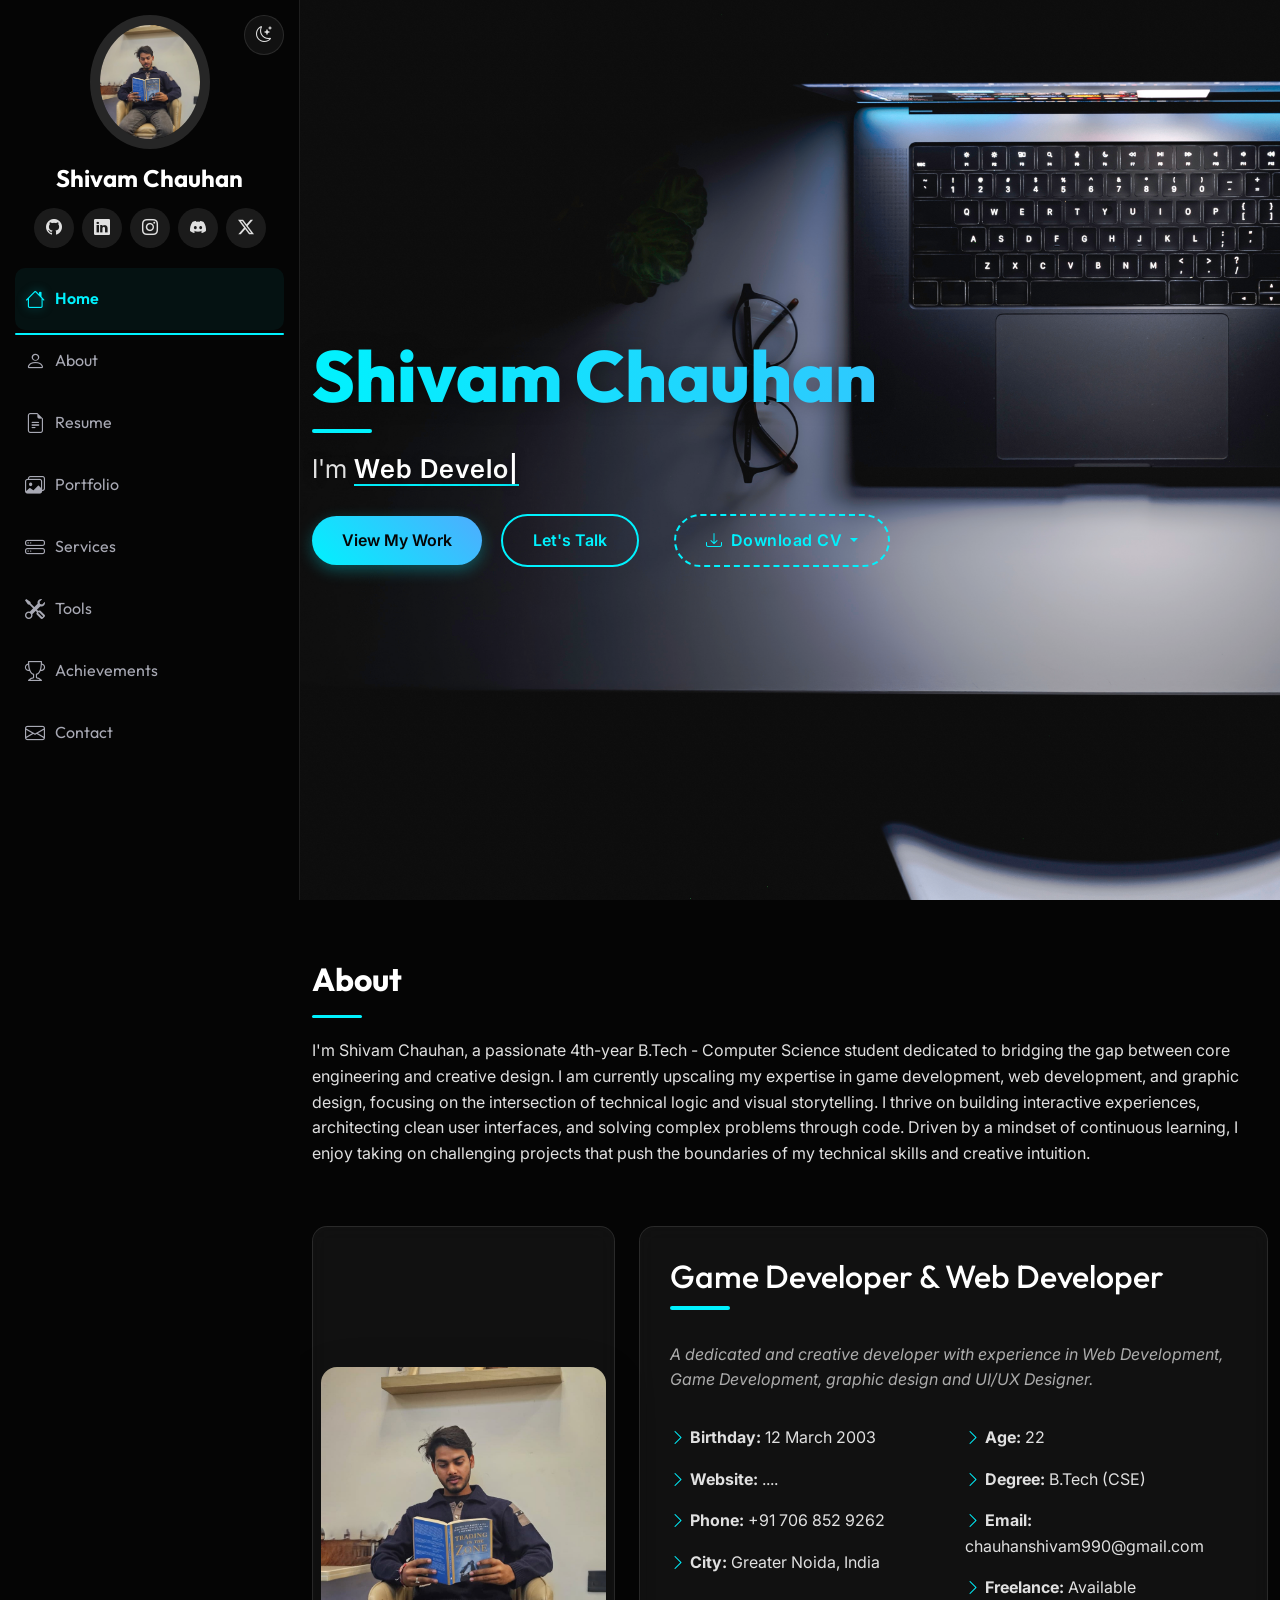
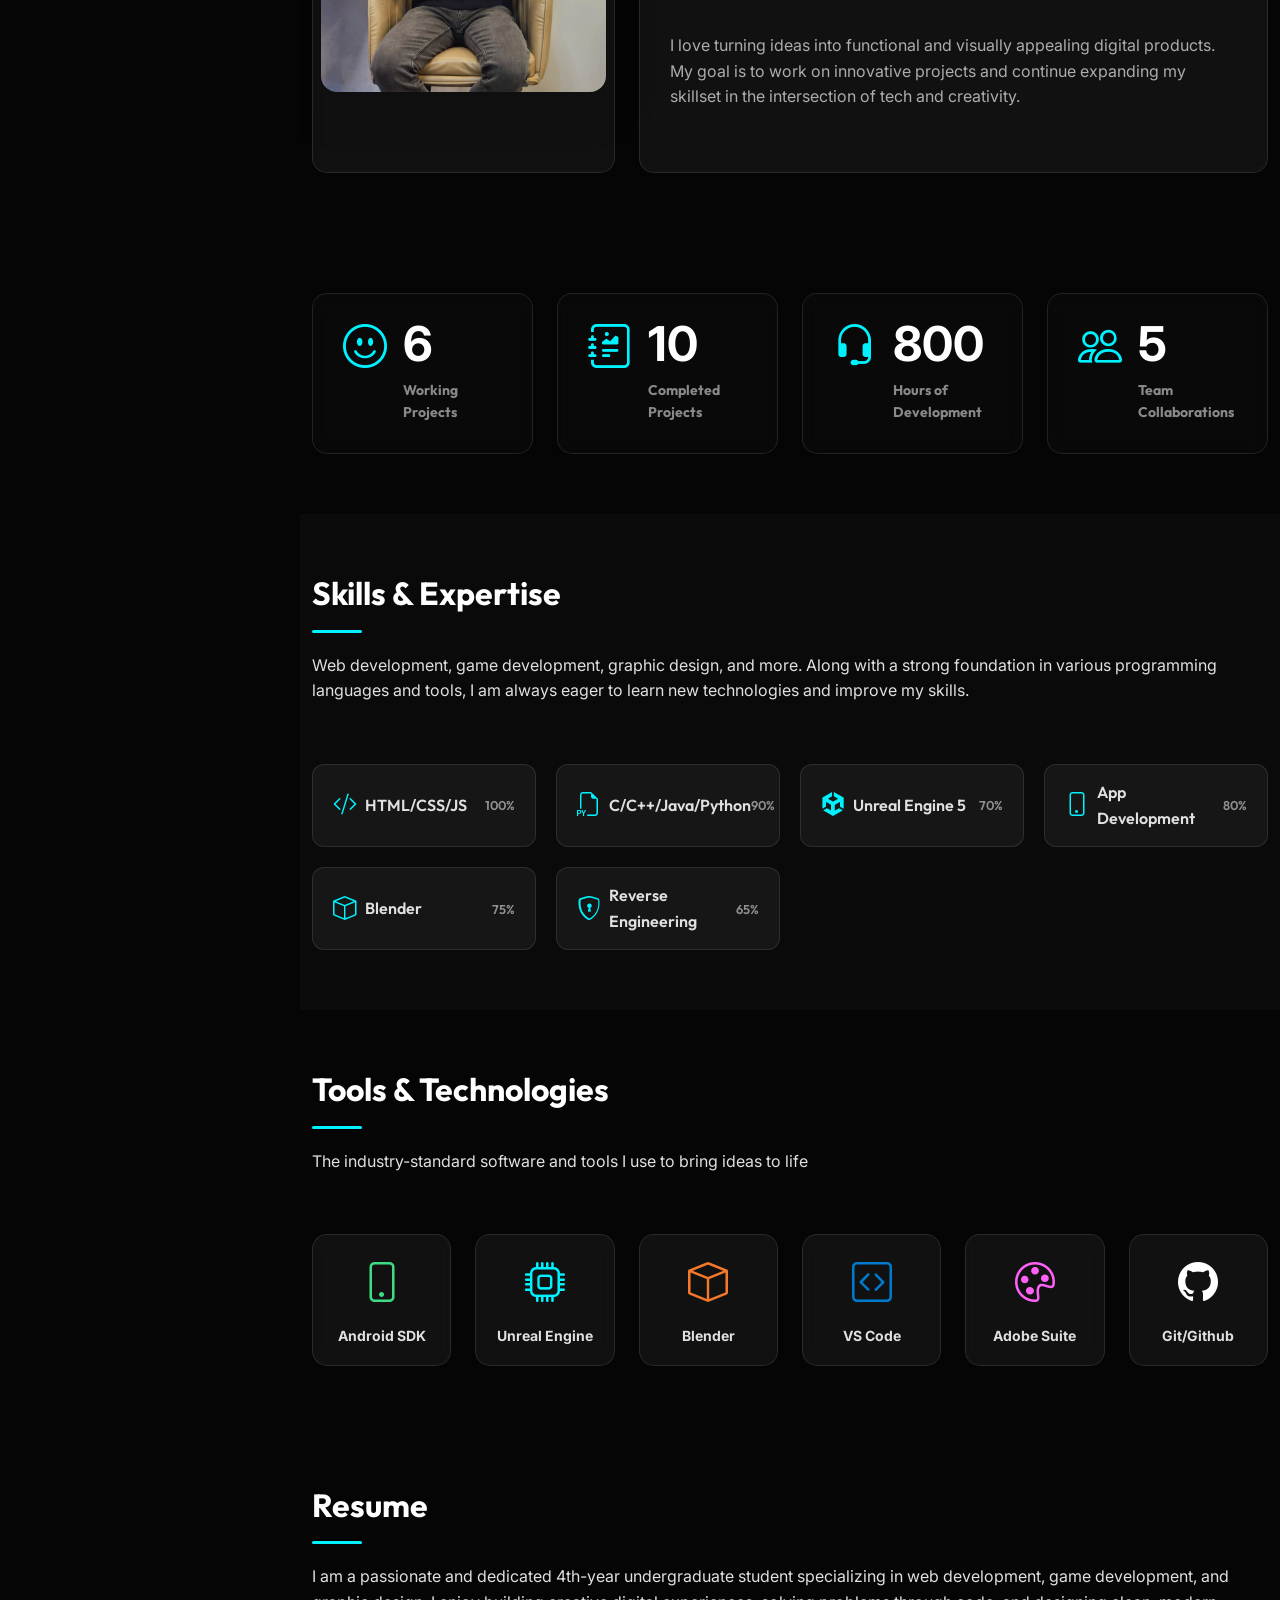
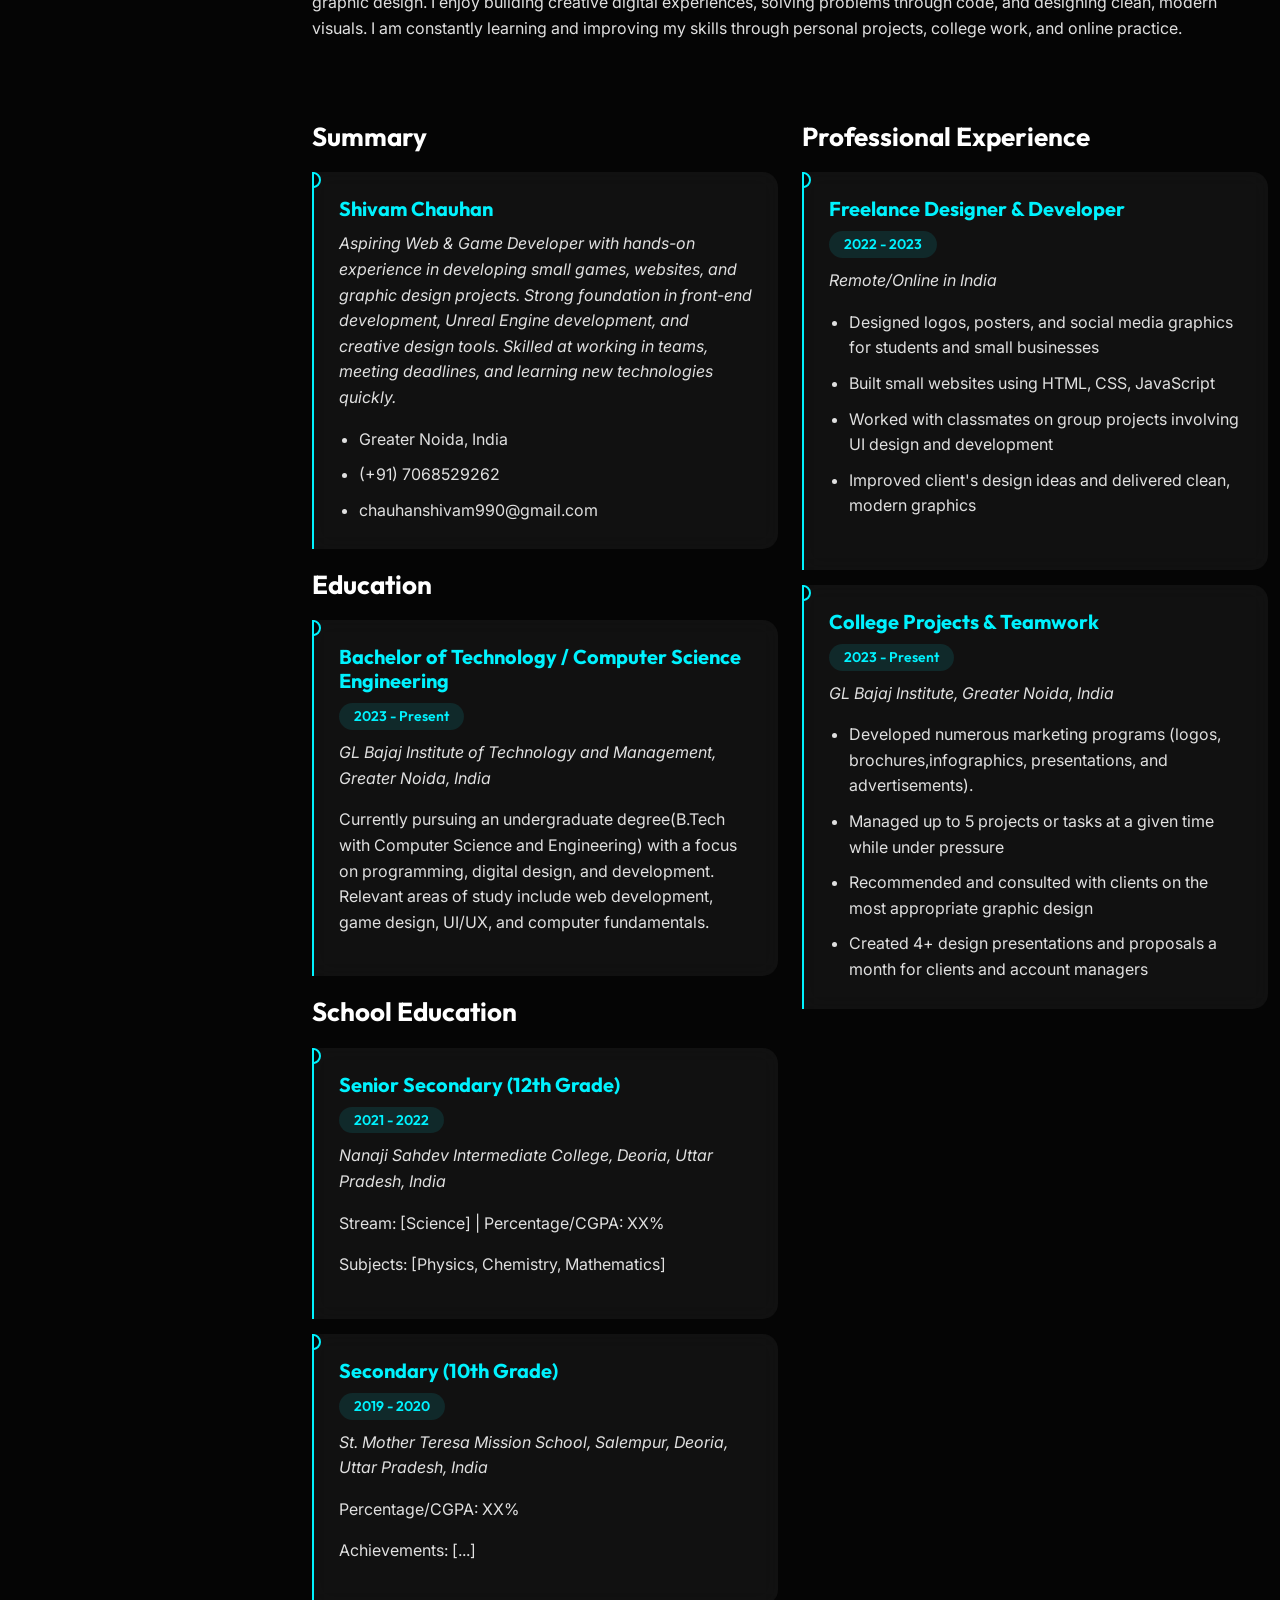
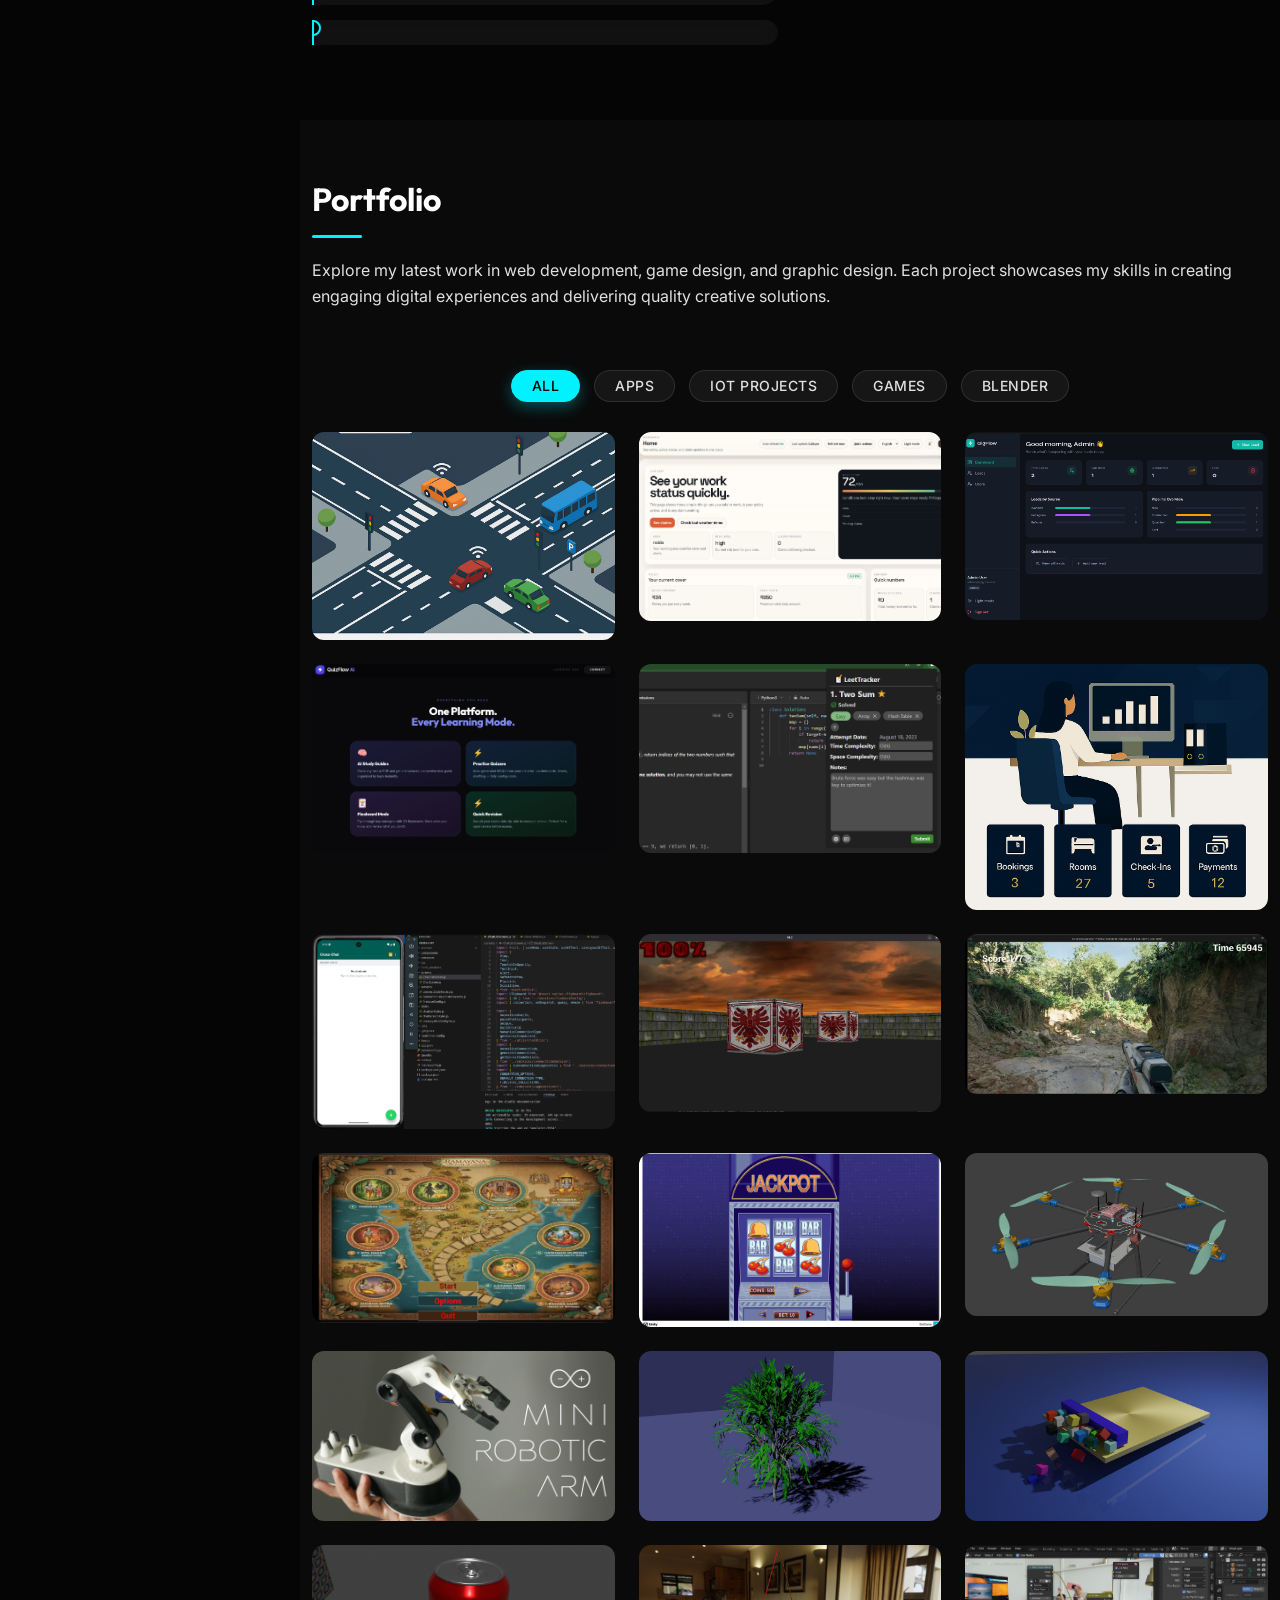
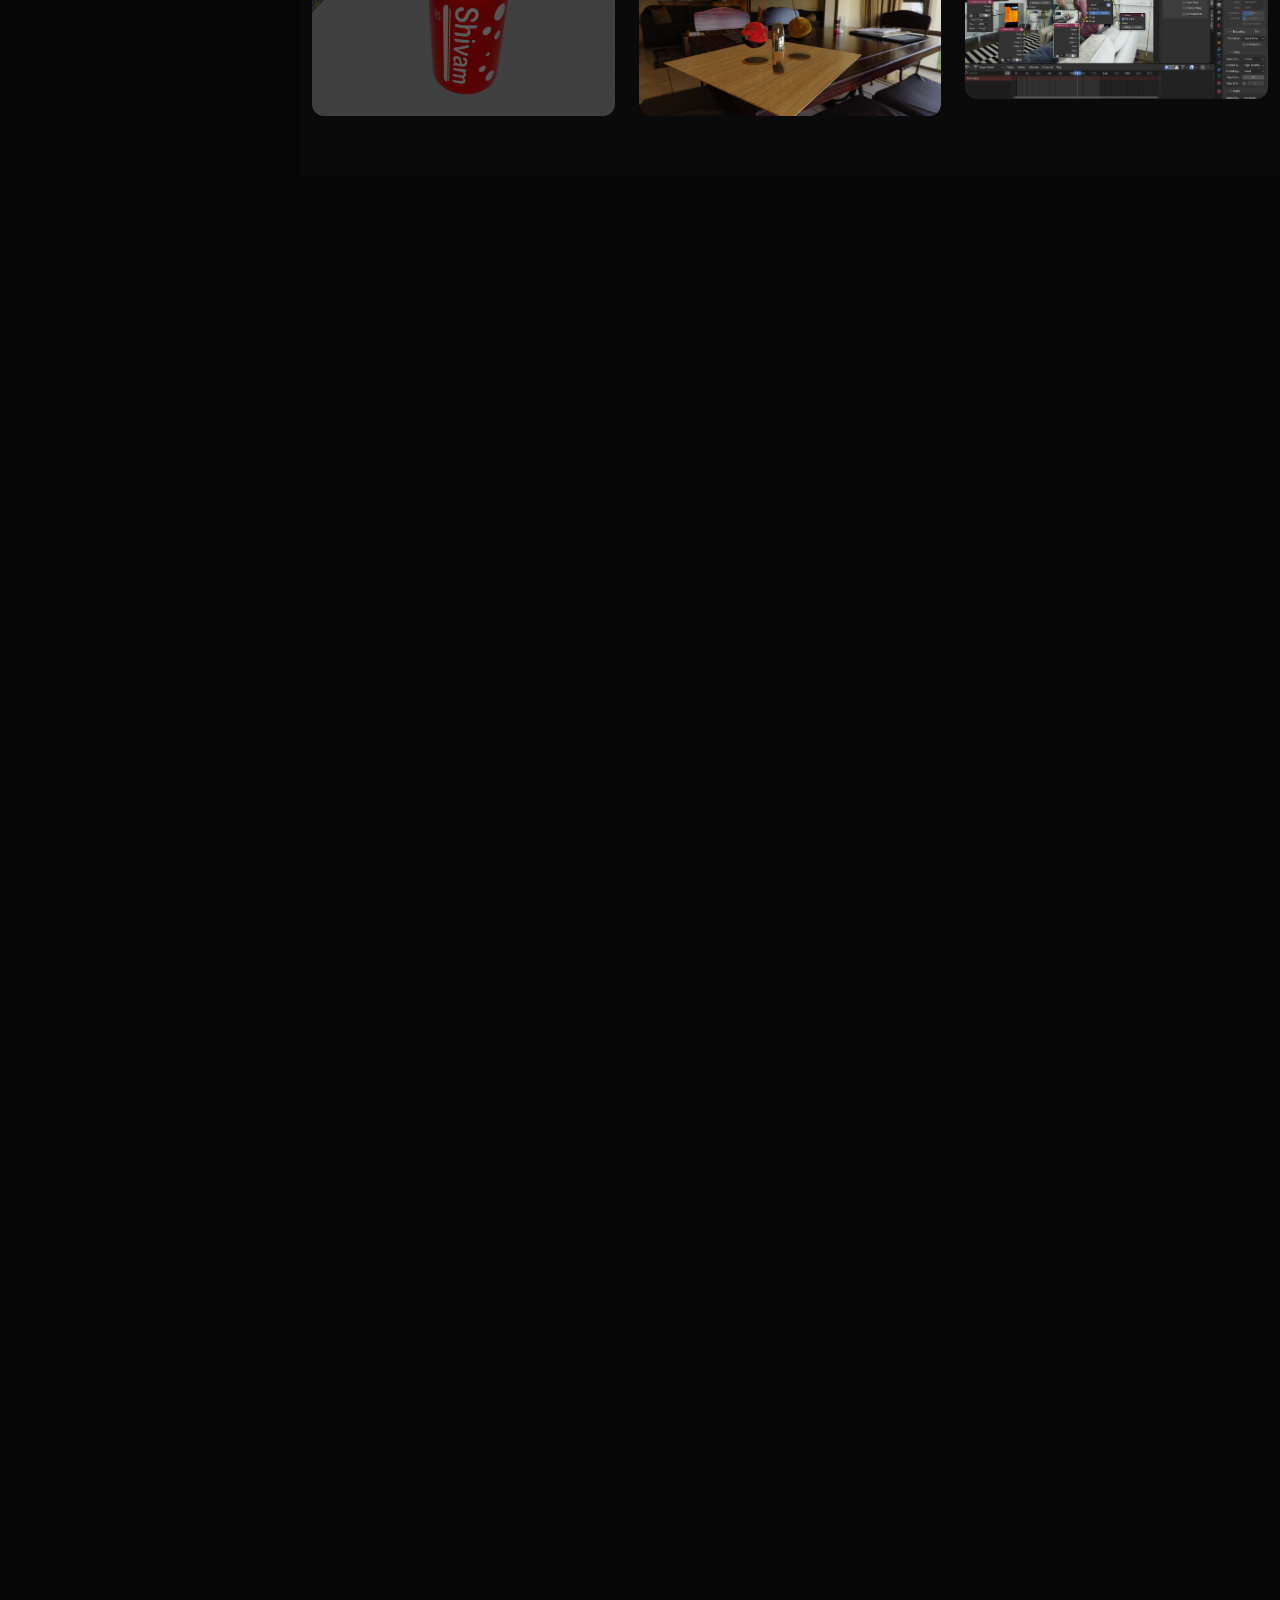
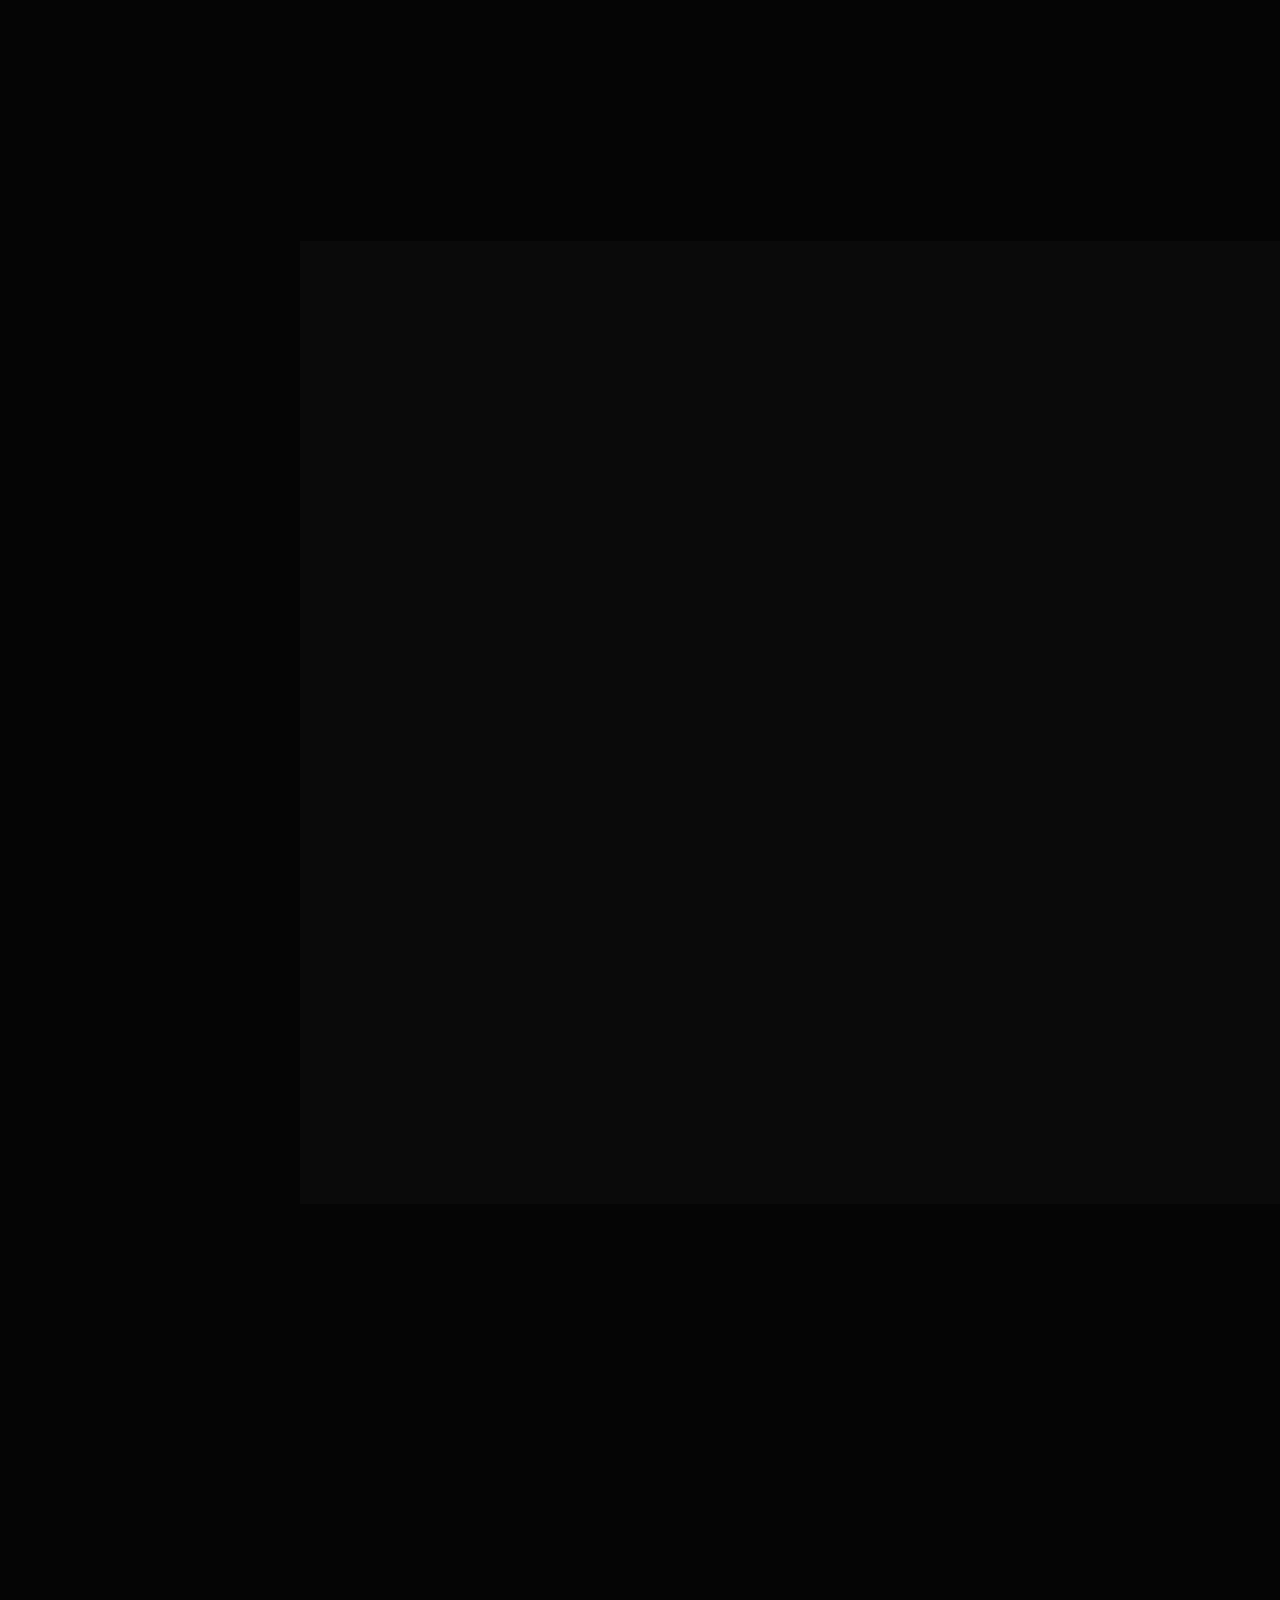
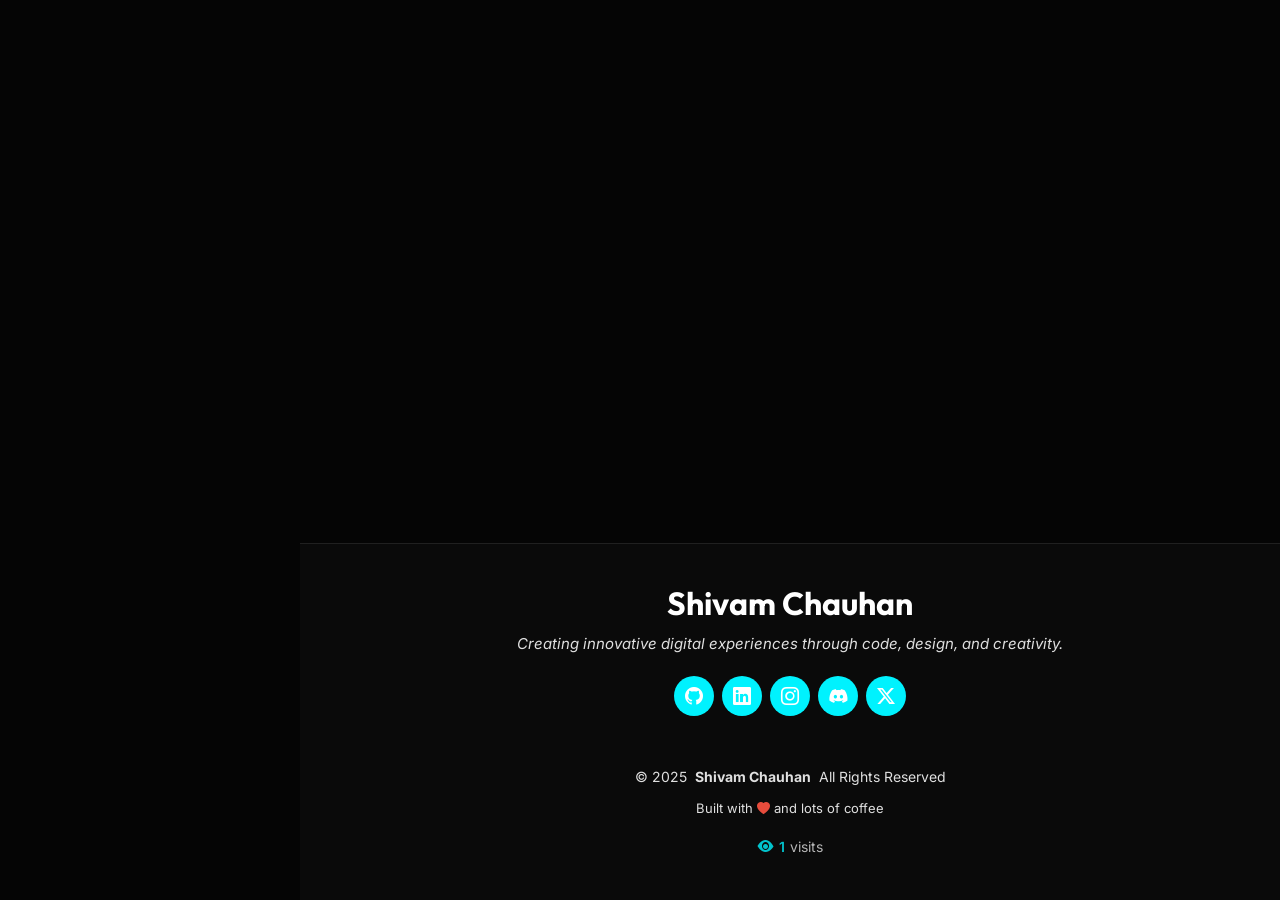
==== index.html @ 2ec89a2a "professional update" ====
<!DOCTYPE html>
<html lang="en">

<head>
  <meta charset="utf-8">
  <meta content="width=device-width, initial-scale=1.0, maximum-scale=5.0, user-scalable=yes" name="viewport">
  <title>Shivam Chauhan - Web Developer, Game Developer & Graphic Designer</title>
  <meta content="Shivam Chauhan - Portfolio showcasing web development, game development, and graphic design projects" name="description">
  <meta content="WebApps development,App development, game development, graphic design, UI/UX, portfolio" name="keywords">
  <meta content="Shivam Chauhan" name="author">
  <meta content="#149ddd" name="theme-color">
  <meta name="mobile-web-app-capable" content="yes">
  <meta name="apple-mobile-web-app-capable" content="yes">
  <meta name="apple-mobile-web-app-status-bar-style" content="black-translucent">
  <meta property="og:title" content="Shivam Chauhan - Web Developer & Game Developer">
  <meta property="og:description" content="Professional portfolio showcasing creative projects in web development, game development, and design">
  <meta property="og:type" content="website">

  <!-- Favicons -->
  <link href="assets/img/favicon.png" rel="icon">
  <link href="assets/img/apple-touch-icon.png" rel="apple-touch-icon">

  <!-- Fonts -->
  <link href="https://fonts.googleapis.com" rel="preconnect">
  <link href="https://fonts.gstatic.com" rel="preconnect" crossorigin>
  <link href="https://fonts.googleapis.com/css2?family=Inter:wght@100;200;300;400;500;600;700;800;900&family=Outfit:wght@100;200;300;400;500;600;700;800;900&display=swap" rel="stylesheet">

  <!-- Vendor CSS Files -->
  <link href="assets/vendor/bootstrap/css/bootstrap.min.css" rel="stylesheet">
  <link href="assets/vendor/bootstrap-icons/bootstrap-icons.css" rel="stylesheet">
  <link href="assets/vendor/aos/aos.css" rel="stylesheet">
  <link href="assets/vendor/glightbox/css/glightbox.min.css" rel="stylesheet">
  <link href="assets/vendor/swiper/swiper-bundle.min.css" rel="stylesheet">

  <!-- Main CSS File -->
  <link href="assets/css/main.css" rel="stylesheet">

  <!-- Google Analytics -->
  <!-- Replace 'G-XXXXXXXXXX' with your actual Google Analytics Measurement ID -->
  <script async src="https://www.googletagmanager.com/gtag/js?id=G-NN6TX69HTN"></script>
  <script>
    window.dataLayer = window.dataLayer || [];
    function gtag(){dataLayer.push(arguments);}
    gtag('js', new Date());
    gtag('config', 'G-NN6TX69HTN'); // Replace with your Measurement ID
  </script>

  <!-- =======================================================
  * Template Name: iPortfolio
  * Template URL: https://bootstrapmade.com/iportfolio-bootstrap-portfolio-websites-template/
  * Updated: Jun 29 2024 with Bootstrap v5.3.3
  * Author: BootstrapMade.com
  * License: https://bootstrapmade.com/license/
  ======================================================== -->
</head>

<body class="index-page">

  <header id="header" class="header dark-background d-flex flex-column">
    <i class="header-toggle d-xl-none bi bi-list"></i>

    <div class="theme-toggle" id="theme-toggle" title="Toggle Theme">
      <i class="bi bi-moon-stars" id="theme-icon"></i>
    </div>

    <div class="profile-img">
      <img src="assets/img/my-profile-img.jpg" alt="" class="img-fluid rounded-circle">
    </div>

    <a href="index.html" class="logo d-flex align-items-center justify-content-center">
      <!-- Uncomment the line below if you also wish to use an image logo -->
      <!-- <img src="assets/img/logo.png" alt=""> -->
      <h1 class="sitename">Shivam Chauhan</h1>
    </a>

    <div class="social-links text-center">
      <!-- <a href="https://leetcode.com/shiv06" class="leetcode"><i class="bi bi-leetcode"></i></a> -->
      <a href="https://github.com/shiv0-6" class="github"><i class="bi bi-github"></i></a>
      <a href="https://www.linkedin.com/in/shivam2306" class="linkedin"><i class="bi bi-linkedin"></i></a>
      <a href="https://www.instagram.com/shiv_eden" class="instagram"><i class="bi bi-instagram"></i></a>
      <a href="https://discord.com/users/shivam0-01" class="google-plus"><i class="bi bi-discord"></i></a>
      <a href="https://x.com/sibbu464" class="twitter"><i class="bi bi-twitter-x"></i></a>
    </div>

    <nav id="navmenu" class="navmenu">
      <ul>
        <li><a href="#hero" class="active"><i class="bi bi-house navicon"></i>Home</a></li>
        <li><a href="#about"><i class="bi bi-person navicon"></i> About</a></li>
        <li><a href="#resume"><i class="bi bi-file-earmark-text navicon"></i> Resume</a></li>
        <li><a href="#portfolio"><i class="bi bi-images navicon"></i> Portfolio</a></li>
        <li><a href="#services"><i class="bi bi-hdd-stack navicon"></i> Services</a></li>
        <li><a href="#tools"><i class="bi bi-tools navicon"></i> Tools</a></li>
        <li><a href="#achievements"><i class="bi bi-trophy navicon"></i> Achievements</a></li>
        <li><a href="#contact"><i class="bi bi-envelope navicon"></i> Contact</a></li>
      </ul>
    </nav>

  </header>

  <main class="main">

    <!-- Hero Section -->
    <section id="hero" class="hero section dark-background">

      <img src="assets/img/Background.jpg" alt="" class="hero-bg">

      <div class="container" data-aos="fade-up" data-aos-delay="100">
        <h2>Shivam Chauhan</h2>
        <p>I'm <span class="typed" data-typed-items="Software Engineer, Web Developer, Android App Developer, Game Developer, 3D Artist">Software Engineer</span></p>
        <div class="hero-actions mt-4">
          <a href="#portfolio" class="btn-hero">View My Work</a>
          <a href="#contact" class="btn-hero secondary">Let's Talk</a>
          <div class="dropdown d-inline-block ms-lg-3 mt-3 mt-lg-0">
            <button type="button" class="btn-hero outline dropdown-toggle" data-bs-toggle="dropdown" aria-expanded="false"><i class="bi bi-download me-2"></i>Download CV</button>
            <ul class="dropdown-menu resume-download-menu">
              <li>
                <a class="dropdown-item resume-download-item" href="assets/resumes/Resume_SDE.pdf" download="Shivam_Chauhan_Resume_SDE.pdf">
                  <i class="bi bi-code-slash"></i>
                  <span>
                    <strong>Software Engineer (SDE)</strong>
                    <small>Web, Android &amp; full-stack</small>
                  </span>
                </a>
              </li>
              <li>
                <a class="dropdown-item resume-download-item" href="assets/resumes/Game_Dev.pdf" download="Shivam_Chauhan_Resume_GameDev.pdf">
                  <i class="bi bi-controller"></i>
                  <span>
                    <strong>Game Developer</strong>
                    <small>Unreal Engine &amp; 3D</small>
                  </span>
                </a>
              </li>
              <li>
                <a class="dropdown-item resume-download-item" href="assets/resumes/Game_QA.pdf" download="Shivam_Chauhan_Resume_GameTester.pdf">
                  <i class="bi bi-bug"></i>
                  <span>
                    <strong>Game Tester</strong>
                    <small>QA &amp; playtesting</small>
                  </span>
                </a>
              </li>
            </ul>
          </div>
        </div>
      </div>

    </section><!-- /Hero Section -->

    <!-- About Section -->
    <section id="about" class="about section">

      <!-- Section Title -->
      <div class="container section-title" data-aos="fade-up">
        <h2>About</h2>
        <p>I'm Shivam Chauhan, a passionate 4th-year B.Tech - Computer Science student dedicated to bridging the gap between core engineering and creative design. I am currently upscaling my expertise in game development, web development, and graphic design, focusing on the intersection of technical logic and visual storytelling. I thrive on building interactive experiences, architecting clean user interfaces, and solving complex problems through code. Driven by a mindset of continuous learning, I enjoy taking on challenging projects that push the boundaries of my technical skills and creative intuition.</p>
      </div><!-- End Section Title -->

      <div class="container" data-aos="fade-up" data-aos-delay="100">

        <div class="row gy-4 justify-content-center">
          <div class="col-lg-4" data-aos="fade-right">
            <div class="glass-card p-2 text-center h-100 d-flex align-items-center justify-content-center">
              <img src="assets/img/my-profile-img.jpg" class="img-fluid rounded-4 shadow-lg" alt="Shivam Chauhan" style="max-height: 400px; object-fit: cover;">
            </div>
          </div>
          <div class="col-lg-8" data-aos="fade-left">
            <div class="glass-card h-100">
              <h2 class="mb-4">Game Developer &amp; Web Developer</h2>
              <p class="fst-italic py-2 opacity-75">
                  A dedicated and creative developer with experience in Web Development, Game Development, graphic design and UI/UX Designer.
              </p>
              <div class="row mt-4">
                <div class="col-lg-6">
                  <ul class="list-unstyled">
                    <li class="mb-3"><i class="bi bi-chevron-right text-accent"></i> <strong>Birthday:</strong> <span>12 March 2003</span></li>
                    <li class="mb-3"><i class="bi bi-chevron-right text-accent"></i> <strong>Website:</strong> <span>....</span></li>
                    <li class="mb-3"><i class="bi bi-chevron-right text-accent"></i> <strong>Phone:</strong> <span>+91 706 852 9262</span></li>
                    <li class="mb-3"><i class="bi bi-chevron-right text-accent"></i> <strong>City:</strong> <span>Greater Noida, India</span></li>
                  </ul>
                </div>
                <div class="col-lg-6">
                  <ul class="list-unstyled">
                    <li class="mb-3"><i class="bi bi-chevron-right text-accent"></i> <strong>Age:</strong> <span>22</span></li>
                    <li class="mb-3"><i class="bi bi-chevron-right text-accent"></i> <strong>Degree:</strong> <span>B.Tech (CSE)</span></li>
                    <li class="mb-3"><i class="bi bi-chevron-right text-accent"></i> <strong>Email:</strong> <span>chauhanshivam990@gmail.com</span></li>
                    <li class="mb-3"><i class="bi bi-chevron-right text-accent"></i> <strong>Freelance:</strong> <span>Available</span></li>
                  </ul>
                </div>
              </div>
              <p class="py-3 opacity-75">
              I love turning ideas into functional and visually appealing digital products. My goal is to work on innovative projects and continue expanding my skillset in the intersection of tech and creativity.
              </p>
            </div>
          </div>
        </div>

      </div>

    </section><!-- /About Section -->

    <!-- Stats Section -->
    <section id="stats" class="stats section">

      <div class="container" data-aos="fade-up" data-aos-delay="100">

        <div class="row gy-4">

          <div class="col-lg-3 col-md-6">
            <div class="stats-item">
              <i class="bi bi-emoji-smile"></i>
              <span data-purecounter-start="0" data-purecounter-end="6" data-purecounter-duration="1" class="purecounter"></span>
              <p><strong>Working Projects</strong></p>
            </div>
          </div><!-- End Stats Item -->

          <div class="col-lg-3 col-md-6">
            <div class="stats-item">
              <i class="bi bi-journal-richtext"></i>
              <span data-purecounter-start="0" data-purecounter-end="10" data-purecounter-duration="1" class="purecounter"></span>
              <p><strong>Completed Projects</strong></p>
            </div>
          </div><!-- End Stats Item -->

          <div class="col-lg-3 col-md-6">
            <div class="stats-item">
              <i class="bi bi-headset"></i>
              <span data-purecounter-start="0" data-purecounter-end="800" data-purecounter-duration="1" class="purecounter"></span>
              <p><strong>Hours of Development</strong></p>
            </div>
          </div><!-- End Stats Item -->

          <div class="col-lg-3 col-md-6">
            <div class="stats-item">
              <i class="bi bi-people"></i>
              <span data-purecounter-start="0" data-purecounter-end="5" data-purecounter-duration="1" class="purecounter"></span>
              <p><strong>Team Collaborations</strong></p>
            </div>
          </div><!-- End Stats Item -->

        </div>

      </div>

    </section><!-- /Stats Section -->

    <!-- Skills Section -->
    <section id="skills" class="skills section light-background">

      <!-- Section Title -->
      <div class="container section-title" data-aos="fade-up">
        <h2>Skills & Expertise</h2>
        <p>Web development, game development, graphic design, and more. Along with a strong foundation in various programming languages and tools, I am always eager to learn new technologies and improve my skills.</p>
      </div><!-- End Section Title -->

      <div class="container" data-aos="fade-up" data-aos-delay="100">

        <div class="skill-grid">
          <div class="skill-chip" data-aos="zoom-in" data-aos-delay="100">
            <div class="d-flex align-items-center">
              <i class="bi bi-code-slash me-2"></i>
              <span>HTML/CSS/JS</span>
            </div>
            <span class="val">100%</span>
          </div>
          <div class="skill-chip" data-aos="zoom-in" data-aos-delay="200">
            <div class="d-flex align-items-center">
              <i class="bi bi-filetype-py me-2"></i>
              <span>C/C++/Java/Python</span>
            </div>
            <span class="val">90%</span>
          </div>
          <div class="skill-chip" data-aos="zoom-in" data-aos-delay="300">
            <div class="d-flex align-items-center">
              <i class="bi bi-unity me-2"></i>
              <span>Unreal Engine 5</span>
            </div>
            <span class="val">70%</span>
          </div>
          <div class="skill-chip" data-aos="zoom-in" data-aos-delay="400">
            <div class="d-flex align-items-center">
              <i class="bi bi-phone me-2"></i>
              <span>App Development</span>
            </div>
            <span class="val">80%</span>
          </div>
          <div class="skill-chip" data-aos="zoom-in" data-aos-delay="500">
            <div class="d-flex align-items-center">
              <i class="bi bi-box me-2"></i>
              <span>Blender</span>
            </div>
            <span class="val">75%</span>
          </div>
          <div class="skill-chip" data-aos="zoom-in" data-aos-delay="600">
            <div class="d-flex align-items-center">
              <i class="bi bi-shield-lock me-2"></i>
              <span>Reverse Engineering</span>
            </div>
            <span class="val">65%</span>
          </div>
        </div>

      </div>

    </section><!-- /Skills Section -->

    <!-- Tools Section -->
    <section id="tools" class="tools section">
      <div class="container section-title" data-aos="fade-up">
        <h2>Tools & Technologies</h2>
        <p>The industry-standard software and tools I use to bring ideas to life</p>
      </div>

      <div class="container">
        <div class="row gy-4 justify-content-center">
          <div class="col-6 col-md-3 col-lg-2" data-aos="zoom-in" data-aos-delay="100">
            <div class="glass-card text-center p-3">
              <i class="bi bi-phone d-block mb-2" style="font-size: 2.5rem; color: #3ddc84;"></i>
              <span class="small fw-bold">Android SDK</span>
            </div>
          </div>
          <div class="col-6 col-md-3 col-lg-2" data-aos="zoom-in" data-aos-delay="200">
            <div class="glass-card text-center p-3">
              <i class="bi bi-cpu d-block mb-2" style="font-size: 2.5rem; color: #00f2fe;"></i>
              <span class="small fw-bold">Unreal Engine</span>
            </div>
          </div>
          <div class="col-6 col-md-3 col-lg-2" data-aos="zoom-in" data-aos-delay="300">
            <div class="glass-card text-center p-3">
              <i class="bi bi-box d-block mb-2" style="font-size: 2.5rem; color: #f5792a;"></i>
              <span class="small fw-bold">Blender</span>
            </div>
          </div>
          <div class="col-6 col-md-3 col-lg-2" data-aos="zoom-in" data-aos-delay="400">
            <div class="glass-card text-center p-3">
              <i class="bi bi-code-square d-block mb-2" style="font-size: 2.5rem; color: #007acc;"></i>
              <span class="small fw-bold">VS Code</span>
            </div>
          </div>
          <div class="col-6 col-md-3 col-lg-2" data-aos="zoom-in" data-aos-delay="500">
            <div class="glass-card text-center p-3">
              <i class="bi bi-palette d-block mb-2" style="font-size: 2.5rem; color: #ff61f6;"></i>
              <span class="small fw-bold">Adobe Suite</span>
            </div>
          </div>
          <div class="col-6 col-md-3 col-lg-2" data-aos="zoom-in" data-aos-delay="600">
            <div class="glass-card text-center p-3">
              <i class="bi bi-github d-block mb-2" style="font-size: 2.5rem; color: #ffffff;"></i>
              <span class="small fw-bold">Git/Github</span>
            </div>
          </div>
        </div>
      </div>
    </section><!-- /Tools Section -->

    <!-- Resume Section -->
    <section id="resume" class="resume section">

      <!-- Section Title -->
      <div class="container section-title" data-aos="fade-up">
        <h2>Resume</h2>
        <p>I am a passionate and dedicated 4th-year undergraduate student specializing in web development, game development, and graphic design. I enjoy building creative digital experiences, solving problems through code, and designing clean, modern visuals. I am constantly learning and improving my skills through personal projects, college work, and online practice.</p>
      </div><!-- End Section Title -->

      <div class="container">

        <div class="row">

          <div class="col-lg-6" data-aos="fade-up" data-aos-delay="100">
            <h3 class="resume-title">Summary</h3>

            <div class="resume-item pb-0">
              <h4>Shivam Chauhan</h4>
              <p><em>Aspiring Web & Game Developer with hands-on experience in developing small games, websites, and graphic design projects. Strong foundation in front-end development, Unreal Engine development, and creative design tools. Skilled at working in teams, meeting deadlines, and learning new technologies quickly.</em></p>
              <ul>
                <li>Greater Noida, India</li>
                <li>(+91) 7068529262</li>
                <li>chauhanshivam990@gmail.com</li>
              </ul>
            </div><!-- Edn Resume Item -->

            <h3 class="resume-title">Education</h3>
            <div class="resume-item">
              <h4>Bachelor of Technology / Computer Science Engineering</h4>
              <h5>2023 - Present</h5>
              <p><em>GL Bajaj Institute of Technology and Management, Greater Noida, India</em></p>
              <p>Currently pursuing an undergraduate degree(B.Tech with Computer Science and Engineering) with a focus on programming, digital design, and development.
Relevant areas of study include web development, game design, UI/UX, and computer fundamentals.</p>
            </div><!-- Edn Resume Item -->

            <h3 class="resume-title">School Education</h3>
            
            <div class="resume-item">
              <h4>Senior Secondary (12th Grade)</h4>
              <h5>2021 - 2022</h5>
              <p><em>Nanaji Sahdev Intermediate College, Deoria, Uttar Pradesh, India</em></p>
              <p>Stream: [Science] | Percentage/CGPA: XX%</p>
              <p>Subjects: [Physics, Chemistry, Mathematics]</p>
            </div><!-- End Resume Item -->

            <div class="resume-item">
              <h4>Secondary (10th Grade)</h4>
              <h5>2019 - 2020</h5>
              <p><em>St. Mother Teresa Mission School, Salempur, Deoria, Uttar Pradesh, India</em></p>
              <p>Percentage/CGPA: XX%</p>
              <p>Achievements: [...]</p>
            </div><!-- End Resume Item -->

            <div class="resume-item">
            </div><!-- Edn Resume Item -->

          </div>

          <div class="col-lg-6" data-aos="fade-up" data-aos-delay="200">
            <h3 class="resume-title">Professional Experience</h3>
            <div class="resume-item">
              <h4>Freelance Designer & Developer</h4>
              <h5>2022 - 2023</h5>
              <p><em>Remote/Online in India</em></p>
              <ul>
                <li>Designed logos, posters, and social media graphics for students and small businesses</li>
                <li>Built small websites using HTML, CSS, JavaScript </li>
                <li>Worked with classmates on group projects involving UI design and development</li>
                <li>Improved client's design ideas and delivered clean, modern graphics</li>
              </ul>
            </div><!-- Edn Resume Item -->

            <div class="resume-item">
              <h4>College Projects & Teamwork</h4>
              <h5>2023 - Present</h5>
              <p><em>GL Bajaj Institute, Greater Noida, India</em></p>
              <ul>
                <li>Developed numerous marketing programs (logos, brochures,infographics, presentations, and advertisements).</li>
                <li>Managed up to 5 projects or tasks at a given time while under pressure</li>
                <li>Recommended and consulted with clients on the most appropriate graphic design</li>
                <li>Created 4+ design presentations and proposals a month for clients and account managers</li>
              </ul>
            </div><!-- Edn Resume Item -->

          </div>

        </div>

      </div>

    </section><!-- /Resume Section -->

    <!-- Portfolio Section -->
    <section id="portfolio" class="portfolio section light-background">

      <!-- Section Title -->
      <div class="container section-title" data-aos="fade-up">
        <h2>Portfolio</h2>
        <p>
          Explore my latest work in web development, game design, and graphic design. Each project showcases my skills in creating engaging digital experiences and delivering quality creative solutions.
        </p>
      </div><!-- End Section Title -->

      <div class="container">

        <div class="isotope-layout" data-default-filter="*" data-layout="fitRows" data-sort="original-order">

          <ul class="portfolio-filters isotope-filters" data-aos="fade-up" data-aos-delay="100">
            <li data-filter="*" class="filter-active">All</li>
            <li data-filter=".filter-app">Apps</li>
            <li data-filter=".filter-iot">IOT Projects</li>
            <li data-filter=".filter-games">Games</li>
            <li data-filter=".filter-product">Blender</li>
          </ul><!-- End Portfolio Filters -->

          <div class="row gy-4 isotope-container" data-aos="fade-up" data-aos-delay="200">

            <div class="col-lg-4 col-md-6 portfolio-item isotope-item filter-app">
              <div class="portfolio-content h-100">
                <img src="assets/img/portfolio/STMS.png" class="img-fluid" alt="STMS dashboard">
                <div class="portfolio-info">
                  <h4>App 1</h4>
                  <p>Smart Transportation Management System</p>
                  <a href="assets/img/portfolio/STMS.png" title="App 1" data-gallery="portfolio-gallery-app" class="glightbox preview-link"><i class="bi bi-zoom-in"></i></a>
                  <a href="https://github.com/Shiv0-6/Smart-Traffic-management-System" title="More Details" class="details-link"><i class="bi bi-link-45deg"></i></a>
                </div>
              </div>
            </div><!-- End Portfolio Item -->

            <div class="col-lg-4 col-md-6 portfolio-item isotope-item filter-app">
              <div class="portfolio-content h-100">
                <img src="assets/img/portfolio/GigShield-ai.png" class="img-fluid" alt="GigShield-AI dashboard">
                <div class="portfolio-info">
                  <h4>App 2</h4>
                  <p>Gigshield-AI</p>
                  <a href="assets/img/portfolio/GigShield-ai.png" title="App 2" data-gallery="portfolio-gallery-app" class="glightbox preview-link"><i class="bi bi-zoom-in"></i></a>
                  <a href="https://github.com/satsbee09/GigShield-AI" title="More Details" class="details-link"><i class="bi bi-link-45deg"></i></a>
                </div>
              </div>
            </div><!-- End Portfolio Item -->

            <div class="col-lg-4 col-md-6 portfolio-item isotope-item filter-app">
              <div class="portfolio-content h-100">
                <img src="assets/img/portfolio/GigFlow.png" class="img-fluid" alt="GigFlow dashboard">
                <div class="portfolio-info">
                  <h4>App 3</h4>
                  <p>GigFlow</p>
                  <a href="assets/img/portfolio/GigFlow.png" title="App 2" data-gallery="portfolio-gallery-app" class="glightbox preview-link"><i class="bi bi-zoom-in"></i></a>
                  <a href="https://github.com/shiv0-6/GigFlow" title="More Details" class="details-link"><i class="bi bi-link-45deg"></i></a>
                </div>
              </div>
            </div><!-- End Portfolio Item -->

            <div class="col-lg-4 col-md-6 portfolio-item isotope-item filter-app">
              <div class="portfolio-content h-100">
                <img src="assets/img/portfolio/QuizFlow-ai.png" class="img-fluid" alt="STMS dashboard">
                <div class="portfolio-info">
                  <h4>App 4</h4>
                  <p>QuizeFlow-AI</p>
                  <a href="assets/img/portfolio/QuizFlow-ai.png" title="App 3" data-gallery="portfolio-gallery-app" class="glightbox preview-link"><i class="bi bi-zoom-in"></i></a>
                  <a href="https://github.com/Shiv0-6/QuizFlow-Ai" title="More Details" class="details-link"><i class="bi bi-link-45deg"></i></a>
                </div>
              </div>
            </div><!-- End Portfolio Item -->


            <div class="col-lg-4 col-md-6 portfolio-item isotope-item filter-app">
              <div class="portfolio-content h-100">
                <img src="assets/img/portfolio/LeetSign.png" class="img-fluid" alt="LeetSign dashboard">
                <div class="portfolio-info">
                  <h4>App 5</h4>
                  <p>CodeVault</p>
                  <a href="assets/img/portfolio/LeetSign.png" title="App 4" data-gallery="portfolio-gallery-app" class="glightbox preview-link"><i class="bi bi-zoom-in"></i></a>
                  <a href="https://github.com/Shiv0-6/LeetSign" title="More Details" class="details-link"><i class="bi bi-link-45deg"></i></a>
                </div>
              </div>
            </div><!-- End Portfolio Item -->

            <div class="col-lg-4 col-md-6 portfolio-item isotope-item filter-app">
              <div class="portfolio-content h-100">
                <img src="assets/img/portfolio/HMS-1.png" class="img-fluid" alt="Hotel management dashboard">
                <div class="portfolio-info">
                  <h4>App 6</h4>
                  <p>Hotel Management System</p>
                  <a href="assets/img/portfolio/HMS-1.png" title="App 2" data-gallery="portfolio-gallery-app" class="glightbox preview-link"><i class="bi bi-zoom-in"></i></a>
                  <a href="https://github.com/satsbee09/HOTELMAANGEMT_SYSTEM" title="More Details" class="details-link"><i class="bi bi-link-45deg"></i></a>
                </div>
              </div>
            </div><!-- End Portfolio Item -->

                        <div class="col-lg-4 col-md-6 portfolio-item isotope-item filter-app">
              <div class="portfolio-content h-100">
                <img src="assets/img/portfolio/Cross-Chat.png" class="img-fluid" alt="Cross-Platform Application">
                <div class="portfolio-info">
                  <h4>App 3</h4>
                  <p>Cross-Platform Application</p>
                  <a href="assets/img/portfolio/Cross-Chat.png" title="App 3" data-gallery="portfolio-gallery-app" class="glightbox preview-link"><i class="bi bi-zoom-in"></i></a>
                  <a href="https://github.com/Shiv0-6/Cross-Chat" title="More Details" class="details-link"><i class="bi bi-link-45deg"></i></a>
                </div>
              </div>
            </div><!-- End Portfolio Item -->


            <div class="col-lg-4 col-md-6 portfolio-item isotope-item filter-games">
              <div class="portfolio-content h-100">
                <img src="assets/img/portfolio/game-1.jpg" class="img-fluid" alt="Game prototype">
                <div class="portfolio-info">
                  <h4>Doom-Game</h4>
                  <p>A pygame based game.</p>
                  <a href="assets/img/portfolio/game-1.jpg" title="Game 1" data-gallery="portfolio-gallery-games" class="glightbox preview-link"><i class="bi bi-zoom-in"></i></a>
                  <a href="https://github.com/Shiv0-6/Doom-Game" title="More Details" class="details-link"><i class="bi bi-link-45deg"></i></a>
                </div>
              </div>
            </div><!-- End Portfolio Item -->

            <div class="col-lg-4 col-md-6 portfolio-item isotope-item filter-games">
              <div class="portfolio-content h-100">
                <img src="assets/img/portfolio/BullesEyes1.png" class="img-fluid" alt="Game level design">
                <div class="portfolio-info">
                  <h4>Bulleseyes Challenge</h4>
                  <p>A target shooting high graphic 3D visual game using Unreal Engine 5 and Blender</p>
                  <a href="assets/img/portfolio/BullesEyes1.png" title="Game 2" data-gallery="portfolio-gallery-games" class="glightbox preview-link"><i class="bi bi-zoom-in"></i></a>
                  <a href="https://drive.google.com/drive/folders/1-fgWp3Gog7GTEkj0jB8euZ1Blaqgjf0W?usp=drive_link" title="More Details" class="details-link"><i class="bi bi-link-45deg"></i></a>
                </div>
              </div>
            </div><!-- End Portfolio Item -->

            <div class="col-lg-4 col-md-6 portfolio-item isotope-item filter-games">
              <div class="portfolio-content h-100">
                <img src="assets/img/portfolio/Astraverse1.png" class="img-fluid" alt="Game level design">
                <div class="portfolio-info">
                  <h4>Astraverse</h4>
                  <p>A Cultural based Game that bind people together with their culture(Unreal Engine 5 and Blender)--Ongoing</p>
                  <a href="assets/img/portfolio/Astraverse1.png" title="Game 3" data-gallery="portfolio-gallery-games" class="glightbox preview-link"><i class="bi bi-zoom-in"></i></a>
                  <a href="https://drive.google.com/drive/folders/1nUlCOl8LWo-eucXUzgLZdv_29Klc-bCn?usp=drive_link" title="More Details" class="details-link"><i class="bi bi-link-45deg"></i></a>
                </div>
              </div>
            </div><!-- End Portfolio Item -->

            <div class="col-lg-4 col-md-6 portfolio-item isotope-item filter-games">
              <div class="portfolio-content h-100">
                <img src="assets/img/portfolio/SlotGame.png" class="img-fluid" alt="Game level design">
                <div class="portfolio-info">
                  <h4>Slot Game</h4>
                  <p>A simple slot machine game with engaging visuals and sound effects</p>
                  <a href="assets/img/portfolio/SlotGame.png" title="Game 4" data-gallery="portfolio-gallery-games" class="glightbox preview-link"><i class="bi bi-zoom-in"></i></a>
                  <a href="https://github.com/shiv0-6/SlotGame" title="More Details" class="details-link"><i class="bi bi-link-45deg"></i></a>
                </div>
              </div>
            </div><!-- End Portfolio Item -->

            <div class="col-lg-4 col-md-6 portfolio-item isotope-item filter-iot">
              <div class="portfolio-content h-100">
                <img src="assets/img/portfolio/Drone.jpg" class="img-fluid" alt="IOT device dashboard">
                <div class="portfolio-info">
                  <h4>Nidar-Drone</h4>
                  <p>Fully Automated Drone System for Surveillance and Monitoring</p>
                  <a href="assets/img/portfolio/Drone.jpg" title="Nidar-Drone" data-gallery="portfolio-gallery-iot" class="glightbox preview-link"><i class="bi bi-zoom-in"></i></a>
                  <a href="https://github.com/Skydra-Drone" title="More Details" class="details-link"><i class="bi bi-link-45deg"></i></a>
                </div>
              </div>
            </div><!-- End Portfolio Item -->

            <div class="col-lg-4 col-md-6 portfolio-item isotope-item filter-iot">
              <div class="portfolio-content h-100">
                <img src="assets/img/portfolio/Robotic-Arm.jpg" class="img-fluid" alt="IoT hardware setup">
                <div class="portfolio-info">
                  <h4>Robotic Arm</h4>
                  <p>A robotic arm for automated tasks and precision operations</p>
                  <a href="assets/img/portfolio/Robotic-Arm.jpg" title="Robotic Arm" data-gallery="portfolio-gallery-iot" class="glightbox preview-link"><i class="bi bi-zoom-in"></i></a>
                  <a href="portfolio-details.html" title="More Details" class="details-link"><i class="bi bi-link-45deg"></i></a>
                </div>
              </div>
            </div><!-- End Portfolio Item -->


            <div class="col-lg-4 col-md-6 portfolio-item isotope-item filter-product">
              <div class="portfolio-content h-100">
                <img src="assets/img/portfolio/Tree_anim.jpg" class="img-fluid" alt="Product render">
                <div class="portfolio-info">
                  <h4>Tree Animation</h4>
                  <p>3D animation of a tree showing my starting journey in animation</p>
                  <a href="assets/img/portfolio/Tree_anim.jpg" title="Tree Animation" data-gallery="portfolio-gallery-product" class="glightbox preview-link"><i class="bi bi-zoom-in"></i></a>
                  <a href="portfolio-details.html" title="More Details" class="details-link"><i class="bi bi-link-45deg"></i></a>
                </div>
              </div>
            </div><!-- End Portfolio Item -->

            <div class="col-lg-4 col-md-6 portfolio-item isotope-item filter-product">
              <div class="portfolio-content h-100">
                <img src="assets/img/portfolio/Slide_anim.jpg" class="img-fluid" alt="Product visualization">
                <div class="portfolio-info">
                  <h4>Slide Animation</h4>
                  <p>3D product visualization and rendering</p>
                  <a href="assets/img/portfolio/Slide_anim.jpg" title="Slide Animation" data-gallery="portfolio-gallery-product" class="glightbox preview-link"><i class="bi bi-zoom-in"></i></a>
                  <a href="https://drive.google.com/file/d/1sojG0h0Q83EP8W0pNRK6UTkQdblhM1rl/view?usp=drive_link" title="More Details" class="details-link"><i class="bi bi-link-45deg"></i></a>
                </div>
              </div>
            </div><!-- End Portfolio Item -->

            <div class="col-lg-4 col-md-6 portfolio-item isotope-item filter-product">
              <div class="portfolio-content h-100">
                <img src="assets/img/portfolio/Can.png" class="img-fluid" alt="Product visualization">
                <div class="portfolio-info">
                  <h4>Can</h4>
                  <p>Just a simple can design showcasing my product visualization skills</p>
                  <a href="assets/img/portfolio/Can.png" title="Can" data-gallery="portfolio-gallery-product" class="glightbox preview-link"><i class="bi bi-zoom-in"></i></a>
                  <a href="portfolio-details.html" title="More Details" class="details-link"><i class="bi bi-link-45deg"></i></a>
                </div>
              </div>
            </div><!-- End Portfolio Item -->

            <div class="col-lg-4 col-md-6 portfolio-item isotope-item filter-product">
              <div class="portfolio-content h-100">
                <img src="assets/img/portfolio/Pendulam.png" class="img-fluid" alt="Product visualization">
                <div class="portfolio-info">
                  <h4>Pendulam</h4>
                  <p>Just a simple pendulam design showcasing my product visualization skills</p>
                  <a href="assets/img/portfolio/Pendulam.png" title="Pendulam" data-gallery="portfolio-gallery-product" class="glightbox preview-link"><i class="bi bi-zoom-in"></i></a>
                  <a href="portfolio-details.html" title="More Details" class="details-link"><i class="bi bi-link-45deg"></i></a>
                </div>
              </div>
            </div><!-- End Portfolio Item -->

            <div class="col-lg-4 col-md-6 portfolio-item isotope-item filter-product">
              <div class="portfolio-content h-100">
                <img src="assets/img/portfolio/node.png" class="img-fluid" alt="Product visualization">
                <div class="portfolio-info">
                  <h4>Motion_tracking</h4>
                  <p>Just a simple motion tracking design showcasing my product visualization skills</p>
                  <a href="assets/img/portfolio/node.png" title="Motion_tracking" data-gallery="portfolio-gallery-product" class="glightbox preview-link"><i class="bi bi-zoom-in"></i></a>
                  <a href="portfolio-details.html" title="More Details" class="details-link"><i class="bi bi-link-45deg"></i></a>
                </div>
              </div>
            </div><!-- End Portfolio Item -->

          </div><!-- End Portfolio Container -->

        </div>

      </div>

    </section><!-- /Portfolio Section -->

    <!-- Services Section -->
    <section id="services" class="services section">

      <!-- Section Title -->
      <div class="container section-title" data-aos="fade-up">
        <h2>Services</h2>
        <!-- <p>Magnam dolores commodi suscipit. Necessitatibus eius consequatur ex aliquid fuga eum quidem. Sit sint consectetur velit. Quisquam quos quisquam cupiditate. Et nemo qui impedit suscipit alias ea. Quia fugiat sit in iste officiis commodi quidem hic quas.</p> -->
      </div><!-- End Section Title -->

      <div class="container">

        <div class="row gy-4">

          <div class="col-lg-4 col-md-6 service-item d-flex" data-aos="fade-up" data-aos-delay="100">
            <div class="glass-card w-100 h-100 d-flex flex-column">
              <div class="icon flex-shrink-0 mb-3"><i class="bi bi-briefcase"></i></div>
              <div>
                <h4 class="title"><a href="service-details.html" class="stretched-link">Graphic Design</a></h4>
                <p class="description">I create clean, modern, and visually appealing designs including logos, posters, banners, and social media graphics.</p>
              </div>
            </div>
          </div>
          <!-- End Service Item -->

          <div class="col-lg-4 col-md-6 service-item d-flex" data-aos="fade-up" data-aos-delay="200">
            <div class="glass-card w-100 h-100 d-flex flex-column">
              <div class="icon flex-shrink-0 mb-3"><i class="bi bi-card-checklist"></i></div>
              <div>
                <h4 class="title"><a href="service-details.html" class="stretched-link">Web Development</a></h4>
                <p class="description">I build responsive and user-friendly websites using HTML, CSS, and JavaScript with optimized layouts.</p>
              </div>
            </div>
          </div><!-- End Service Item -->

          <div class="col-lg-4 col-md-6 service-item d-flex" data-aos="fade-up" data-aos-delay="300">
            <div class="glass-card w-100 h-100 d-flex flex-column">
              <div class="icon flex-shrink-0 mb-3"><i class="bi bi-bar-chart"></i></div>
              <div>
                <h4 class="title"><a href="service-details.html" class="stretched-link">Game Development</a></h4>
                <p class="description">I develop 2D & 3D games using Unity and Unreal Engine, focusing on mechanics and interactive experiences.</p>
              </div>
            </div>
          </div><!-- End Service Item -->

          <div class="col-lg-4 col-md-6 service-item d-flex" data-aos="fade-up" data-aos-delay="400">
            <div class="glass-card w-100 h-100 d-flex flex-column">
              <div class="icon flex-shrink-0 mb-3"><i class="bi bi-binoculars"></i></div>
              <div>
                <h4 class="title"><a href="service-details.html" class="stretched-link">UI/UX Design</a></h4>
                <p class="description">I design intuitive and visually consistent user interfaces for websites and apps with modern styles.</p>
              </div>
            </div>
          </div><!-- End Service Item -->

          <div class="col-lg-4 col-md-6 service-item d-flex" data-aos="fade-up" data-aos-delay="500">
            <div class="glass-card w-100 h-100 d-flex flex-column">
              <div class="icon flex-shrink-0 mb-3"><i class="bi bi-brightness-high"></i></div>
              <div>
                <h4 class="title"><a href="service-details.html" class="stretched-link">IOT & Visual Identity</a></h4>
                <p class="description">I help create cohesive brand identities through logos and typography that communicate your brand’s values.</p>
              </div>
            </div>
          </div><!-- End Service Item -->

          <div class="col-lg-4 col-md-6 service-item d-flex" data-aos="fade-up" data-aos-delay="600">
            <div class="glass-card w-100 h-100 d-flex flex-column">
              <div class="icon flex-shrink-0 mb-3"><i class="bi bi-calendar4-week"></i></div>
              <div>
                <h4 class="title"><a href="service-details.html" class="stretched-link">Collaboration</a></h4>
                <p class="description">I assist students and small teams with design ideas, coding help, and development tasks.</p>
              </div>
            </div>
          </div><!-- End Service Item -->

        </div>

      </div>

    </section><!-- /Services Section -->

    <!-- Achievements Section -->
    <section id="achievements" class="achievements section">
      
      <div class="container section-title" data-aos="fade-up">
        <h2>Achievements & Certifications</h2>
        <p>Recognition and credentials that showcase my skills and dedication</p>
      </div><!-- End Section Title -->

      <div class="container">

        <div class="row gy-4">

          <div class="col-lg-6" data-aos="fade-up" data-aos-delay="100">
            <div class="glass-card achievement-item position-relative h-100">
              <div class="icon mb-3"><i class="bi bi-trophy-fill" style="font-size: 2rem; color: var(--accent-color);"></i></div>
              <h3>Hackathon Participant</h3>
              <p>Participated in multiple coding hackathons and competitive programming events, solving real-world problems.</p>
            </div>
          </div><!-- End Achievement Item -->

          <div class="col-lg-6" data-aos="fade-up" data-aos-delay="200">
            <div class="glass-card achievement-item position-relative h-100">
              <div class="icon mb-3"><i class="bi bi-code-square" style="font-size: 2rem; color: var(--accent-color);"></i></div>
              <h3>Full-Stack Development</h3>
              <p>Completed comprehensive web development training covering modern development practices.</p>
            </div>
          </div><!-- End Achievement Item -->

          <div class="col-lg-6" data-aos="fade-up" data-aos-delay="300">
            <div class="achievement-item position-relative">
              <div class="icon"><i class="bi bi-joystick"></i></div>
              <h3>Game Development</h3>
              <p>Proficient in Unity and Unreal Engine with experience in 2D/3D game mechanics, level design, and interactive gameplay systems.</p>
            </div>
          </div><!-- End Achievement Item -->

          <div class="col-lg-6" data-aos="fade-up" data-aos-delay="400">
            <div class="achievement-item position-relative">
              <div class="icon"><i class="bi bi-palette-fill"></i></div>
              <h3>Design Excellence</h3>
              <p>Strong foundation in UI/UX principles, Adobe Creative Suite, and modern design tools for creating visually appealing interfaces.</p>
            </div>
          </div><!-- End Achievement Item -->

        </div>

      </div>

    </section><!-- /Achievements Section -->

    <!-- FAQ Section -->
    <section id="faq" class="faq section light-background">

      <div class="container section-title" data-aos="fade-up">
        <h2>Frequently Asked Questions</h2>
        <p>Quick answers to common questions about my work and services</p>
      </div><!-- End Section Title -->

      <div class="container">

        <div class="row justify-content-center">

          <div class="col-lg-10" data-aos="fade-up" data-aos-delay="100">

            <div class="faq-container">

              <div class="faq-item faq-active">
                <h3>What technologies do you work with?</h3>
                <div class="faq-content">
                  <p>I work with HTML, CSS, JavaScript, React, Node.js for web development. I use Blender for asset creation and Unreal Engine for game development. I'm also proficient in Adobe Creative Suite (Photoshop, Illustrator, After Effects) for design work.</p>
                </div>
                <i class="faq-toggle bi bi-chevron-right"></i>
              </div><!-- End Faq item-->

              <div class="faq-item">
                <h3>How long does it take to complete a typical project?</h3>
                <div class="faq-content">
                  <p>Project timelines vary based on complexity and requirements. A simple website might take 1-2 weeks, while a full web application or game could take 1-3 months. I always provide a detailed timeline after understanding your specific needs.</p>
                </div>
                <i class="faq-toggle bi bi-chevron-right"></i>
              </div><!-- End Faq item-->

              <div class="faq-item">
                <h3>Do you work with teams or collaborate on projects?</h3>
                <div class="faq-content">
                  <p>Absolutely! I enjoy collaborating with teams and other developers. Whether it's contributing to open-source projects, helping students with their assignments, or working with small teams, I'm always open to collaboration.</p>
                </div>
                <i class="faq-toggle bi bi-chevron-right"></i>
              </div><!-- End Faq item-->

              <div class="faq-item">
                <h3>Can you help with existing projects or only new ones?</h3>
                <div class="faq-content">
                  <p>I can work on both! Whether you need help improving an existing website, debugging code, adding new features, or starting from scratch, I'm here to assist. I'm comfortable jumping into ongoing projects and understanding existing codebases.</p>
                </div>
                <i class="faq-toggle bi bi-chevron-right"></i>
              </div><!-- End Faq item-->

              <div class="faq-item">
                <h3>What's your approach to responsive design?</h3>
                <div class="faq-content">
                  <p>I follow a mobile-first approach using modern CSS frameworks like Bootstrap and custom responsive CSS. All my projects are tested across multiple devices and screen sizes to ensure a seamless experience on desktop, tablet, and mobile.</p>
                </div>
                <i class="faq-toggle bi bi-chevron-right"></i>
              </div><!-- End Faq item-->

              <div class="faq-item">
                <h3>How can I get started working with you?</h3>
                <div class="faq-content">
                  <p>Simply reach out through the contact form below or connect with me on LinkedIn or GitHub. Share your project details, timeline, and budget, and I'll get back to you within 24 hours to discuss how we can work together!</p>
                </div>
                <i class="faq-toggle bi bi-chevron-right"></i>
              </div><!-- End Faq item-->

            </div>

          </div><!-- End Faq Column-->

        </div>

      </div>

    </section><!-- /FAQ Section -->

    <!-- Testimonials Section -->
    <!-- <section id="testimonials" class="testimonials section light-background">

      <div class="container section-title" data-aos="fade-up">
        <h2>Testimonials</h2>
        <p>Necessitatibus eius consequatur ex aliquid fuga eum quidem sint consectetur velit</p>
      </div>

      <div class="container" data-aos="fade-up" data-aos-delay="100">

        <div class="swiper init-swiper">
          <script type="application/json" class="swiper-config">
            {
              "loop": true,
              "speed": 600,
              "autoplay": {
                "delay": 5000
              },
              "slidesPerView": "auto",
              "pagination": {
                "el": ".swiper-pagination",
                "type": "bullets",
                "clickable": true
              },
              "breakpoints": {
                "320": {
                  "slidesPerView": 1,
                  "spaceBetween": 40
                },
                "1200": {
                  "slidesPerView": 3,
                  "spaceBetween": 1
                }
              }
            }
          </script>
          <div class="swiper-wrapper">

            <div class="swiper-slide">
              <div class="testimonial-item">
                <p>
                  <i class="bi bi-quote quote-icon-left"></i>
                  <span>Proin iaculis purus consequat sem cure digni ssim donec porttitora entum suscipit rhoncus. Accusantium quam, ultricies eget id, aliquam eget nibh et. Maecen aliquam, risus at semper.</span>
                  <i class="bi bi-quote quote-icon-right"></i>
                </p>
                <img src="assets/img/testimonials/testimonials-1.jpg" class="testimonial-img" alt="">
                <h3>Saul Goodman</h3>
                <h4>Ceo &amp; Founder</h4>
              </div>
            </div>

            <div class="swiper-slide">
              <div class="testimonial-item">
                <p>
                  <i class="bi bi-quote quote-icon-left"></i>
                  <span>Export tempor illum tamen malis malis eram quae irure esse labore quem cillum quid malis quorum velit fore eram velit sunt aliqua noster fugiat irure amet legam anim culpa.</span>
                  <i class="bi bi-quote quote-icon-right"></i>
                </p>
                <img src="assets/img/testimonials/testimonials-2.jpg" class="testimonial-img" alt="">
                <h3>Sara Wilsson</h3>
                <h4>Designer</h4>
              </div>
            </div>

            <div class="swiper-slide">
              <div class="testimonial-item">
                <p>
                  <i class="bi bi-quote quote-icon-left"></i>
                  <span>Enim nisi quem export duis labore cillum quae magna enim sint quorum nulla quem veniam duis minim tempor labore quem eram duis noster aute amet eram fore quis sint minim.</span>
                  <i class="bi bi-quote quote-icon-right"></i>
                </p>
                <img src="assets/img/testimonials/testimonials-3.jpg" class="testimonial-img" alt="">
                <h3>Jena Karlis</h3>
                <h4>Store Owner</h4>
              </div>
            </div>

            <div class="swiper-slide">
              <div class="testimonial-item">
                <p>
                  <i class="bi bi-quote quote-icon-left"></i>
                  <span>Fugiat enim eram quae cillum dolore dolor amet nulla culpa multos export minim fugiat dolor enim duis veniam ipsum anim magna sunt elit fore quem dolore labore illum veniam.</span>
                  <i class="bi bi-quote quote-icon-right"></i>
                </p>
                <img src="assets/img/testimonials/testimonials-4.jpg" class="testimonial-img" alt="">
                <h3>Matt Brandon</h3>
                <h4>Freelancer</h4>
              </div>
            </div>

            <div class="swiper-slide">
              <div class="testimonial-item">
                <p>
                  <i class="bi bi-quote quote-icon-left"></i>
                  <span>Quis quorum aliqua sint quem legam fore sunt eram irure aliqua veniam tempor noster veniam sunt culpa nulla illum cillum fugiat legam esse veniam culpa fore nisi cillum quid.</span>
                  <i class="bi bi-quote quote-icon-right"></i>
                </p>
                <img src="assets/img/testimonials/testimonials-5.jpg" class="testimonial-img" alt="">
                <h3>John Larson</h3>
                <h4>Entrepreneur</h4>
              </div>
            </div>

          </div>
          <div class="swiper-pagination"></div>
        </div>

      </div>

    </section> -->
    <!-- /Testimonials Section -->

    <!-- Contact Section -->
    <section id="contact" class="contact section">

      <!-- Section Title -->
      <div class="container section-title" data-aos="fade-up">
        <h2>Get In Touch</h2>
        <p>I'm currently looking for new opportunities. Whether you have a question or just want to say hi, I'll get back to you as soon as possible!</p>
      </div><!-- End Section Title -->

      <div class="container" data-aos="fade-up" data-aos-delay="100">

        <div class="row gy-4">

          <div class="col-lg-5">
            <div class="info-wrap glass-card">
              <div class="info-item d-flex" data-aos="fade-up" data-aos-delay="200">
                <i class="bi bi-geo-alt flex-shrink-0"></i>
                <div>
                  <h3>Address</h3>
                  <p>3rd Cross street, Beta II, Greater Noida, India </p>
                </div>
              </div><!-- End Info Item -->

              <div class="info-item d-flex" data-aos="fade-up" data-aos-delay="300">
                <i class="bi bi-telephone flex-shrink-0"></i>
                <div>
                  <h3>Call</h3>
                  <p>+91 70685 29262</p>
                </div>
              </div><!-- End Info Item -->

              <div class="info-item d-flex" data-aos="fade-up" data-aos-delay="400">
                <i class="bi bi-envelope flex-shrink-0"></i>
                <div>
                  <h3>Email</h3>
                  <p>chauhanshivam990@gmail.com</p>
                </div>
              </div><!-- End Info Item -->

              <iframe src="https://www.google.com/maps/embed?pb=!1m14!1m12!1m3!1d22062.354752733692!2d77.51403077800099!3d28.483653215856993!2m3!1f0!2f0!3f0!3m2!1i1024!2i768!4f13.1!5e0!3m2!1sen!2sin!4v1764865936262!5m2!1sen!2sin" width="100%" height="270" style="border:0; border-radius: 10px; filter: invert(90%) hue-rotate(180deg);" allowfullscreen="" loading="lazy" referrerpolicy="no-referrer-when-downgrade"></iframe>
            </div>
          </div>

          <div class="col-lg-7">
            <form action="https://formspree.io/f/xwvayoga" method="POST" class="glass-card h-100 p-4" data-aos="fade-up" data-aos-delay="200">
              <div class="row gy-4">

                <div class="col-md-6">
                  <label for="name-field" class="pb-2">Your Name</label>
                  <input type="text" name="name" id="name-field" class="form-control glass-input" required="">
                </div>

                <div class="col-md-6">
                  <label for="email-field" class="pb-2">Your Email</label>
                  <input type="email" class="form-control glass-input" name="email" id="email-field" required="">
                </div>

                <div class="col-md-12">
                  <label for="subject-field" class="pb-2">Subject</label>
                  <input type="text" class="form-control glass-input" name="subject" id="subject-field" required="">
                </div>

                <div class="col-md-12">
                  <label for="message-field" class="pb-2">Message</label>
                  <textarea class="form-control glass-input" name="message" rows="8" id="message-field" required=""></textarea>
                </div>

                <div class="col-md-12 text-center">
                  <button type="submit" class="btn-hero w-100">Send Message</button>
                </div>

              </div>
            </form>
          </div><!-- End Contact Form -->

        </div>

      </div>

    </section><!-- /Contact Section -->

  </main>

  <footer id="footer" class="footer position-relative light-background">

    <div class="container">
      
      <h3 class="sitename">Shivam Chauhan</h3>
      <p>Creating innovative digital experiences through code, design, and creativity.</p>
      
      <div class="social-links d-flex justify-content-center">
        <a href="https://github.com/shiv0-6"><i class="bi bi-github"></i></a>
        <a href="https://www.linkedin.com/in/shivam2306"><i class="bi bi-linkedin"></i></a>
        <a href="https://www.instagram.com/shiv_eden"><i class="bi bi-instagram"></i></a>
        <a href="https://discord.com/users/shivam0-01"><i class="bi bi-discord"></i></a>
        <a href="https://x.com/sibbu464"><i class="bi bi-twitter-x"></i></a>
      </div>

      <div class="container">
        <div class="copyright">
          <span>© 2025 </span> <strong class="px-1 sitename">Shivam Chauhan</strong> <span>All Rights Reserved</span>
        </div>
        <div class="credits">
          Built with <i class="bi bi-heart-fill"></i> and lots of coffee
        </div>
        <!-- Visitor Counter -->
        <div class="visitor-counter" id="visitorCounter">
          <i class="bi bi-eye-fill"></i> <span id="visitorCount">0</span> visits
        </div>
      </div>
    </div>

  </footer>

  <!-- Scroll Top -->
  <a href="#" id="scroll-top" class="scroll-top d-flex align-items-center justify-content-center"><i class="bi bi-arrow-up-short"></i></a>

  <!-- Preloader -->
  <div id="preloader"></div>

  <!-- Vendor JS Files -->
  <script src="assets/vendor/bootstrap/js/bootstrap.bundle.min.js"></script>
  <script src="assets/vendor/php-email-form/validate.js"></script>
  <script src="assets/vendor/aos/aos.js"></script>
  <script src="assets/vendor/typed.js/typed.umd.js"></script>
  <script src="assets/vendor/purecounter/purecounter_vanilla.js"></script>
  <script src="assets/vendor/waypoints/noframework.waypoints.js"></script>
  <script src="assets/vendor/glightbox/js/glightbox.min.js"></script>
  <script src="assets/vendor/imagesloaded/imagesloaded.pkgd.min.js"></script>
  <script src="assets/vendor/isotope-layout/isotope.pkgd.min.js"></script>
  <script src="assets/vendor/swiper/swiper-bundle.min.js"></script>

  <!-- Main JS File -->
  <script src="assets/js/main.js"></script>

</body>

</html>
---- assets/css/main.css ----
/**
* Template Name: iPortfolio
* Template URL: https://bootstrapmade.com/iportfolio-bootstrap-portfolio-websites-template/
* Updated: Jun 29 2024 with Bootstrap v5.3.3
* Author: BootstrapMade.com
* License: https://bootstrapmade.com/license/
*/

/*--------------------------------------------------------------
# Font & Color Variables
# Help: https://bootstrapmade.com/color-system/
--------------------------------------------------------------*/
/* Fonts */
:root {
  --default-font: "Inter",  system-ui, -apple-system, "Segoe UI", Roboto, "Helvetica Neue", Arial, "Noto Sans", "Liberation Sans", sans-serif, "Apple Color Emoji", "Segoe UI Emoji", "Segoe UI Symbol", "Noto Color Emoji";
  --heading-font: "Outfit",  sans-serif;
  --nav-font: "Outfit",  sans-serif;
}

/* Global Colors */
:root { 
  --accent-color: #00f2fe;
  --accent-secondary: #4facfe;
  --contrast-color: #ffffff;
}

body.dark-theme {
  --background-color: #050505;
  --secondary-background: #0a0a0a;
  --default-color: #e0e0e0;
  --heading-color: #ffffff;
  --surface-color: rgba(255, 255, 255, 0.05);
  --glass-border: rgba(255, 255, 255, 0.1);
  --nav-color: #a8a9b4;
  --nav-hover-color: #00f2fe;
  --nav-dropdown-background-color: #0a0a0a;
  --nav-dropdown-color: #a8a9b4;
  --nav-dropdown-hover-color: #00f2fe;
  --overlay-color: transparent;
  --accent-text: var(--accent-color);
  --accent-gradient: linear-gradient(to right, #00f2fe, #4facfe);
}

body.light-theme {
  --background-color: #ffffff;
  --secondary-background: #f4f6fd;
  --default-color: #272829;
  --heading-color: #050d18;
  --surface-color: #ffffff;
  --glass-border: rgba(0, 0, 0, 0.1);
  --nav-color: #272829;
  --nav-hover-color: #0563bb;
  --nav-dropdown-background-color: #ffffff;
  --nav-dropdown-color: #272829;
  --nav-dropdown-hover-color: #0563bb;
  --overlay-color: transparent;
  --accent-text: #0563bb;
  --accent-gradient: linear-gradient(to right, #0563bb, #007bff);
}

.light-background {
  background-color: var(--secondary-background) !important;
}

.dark-background {
  background-color: var(--background-color) !important;
}

/* Smooth scroll */
:root {
  scroll-behavior: smooth;
}

/*--------------------------------------------------------------
# General Styling & Shared Classes
--------------------------------------------------------------*/
body {
  color: var(--default-color);
  background-color: var(--background-color);
  font-family: var(--default-font);
  line-height: 1.6;
}

/* Custom Scrollbar */
::-webkit-scrollbar {
  width: 8px;
}

::-webkit-scrollbar-track {
  background: var(--background-color);
}

::-webkit-scrollbar-thumb {
  background: var(--surface-color);
  border-radius: 10px;
  border: 2px solid var(--background-color);
}

::-webkit-scrollbar-thumb:hover {
  background: var(--accent-color);
}

/* Glassmorphism Utility */
/* Glassmorphism & Card Utility */
.glass-card {
  background: var(--surface-color);
  backdrop-filter: blur(10px);
  border: 1px solid var(--glass-border);
  border-radius: 15px;
  padding: 30px;
  transition: all 0.3s ease;
}

body.light-theme .glass-card {
  box-shadow: 0 5px 25px rgba(0, 0, 0, 0.05);
}

.glass-card:hover {
  transform: translateY(-2px);
  box-shadow: 0 8px 20px rgba(0, 0, 0, 0.4);
  border-color: rgba(255, 255, 255, 0.2);
}

body.light-theme .glass-card:hover {
  box-shadow: 0 8px 20px rgba(0, 0, 0, 0.08);
  border-color: rgba(0, 0, 0, 0.2);
}

a {
  color: var(--accent-color);
  text-decoration: none;
  transition: 0.3s;
}

a:hover {
  color: color-mix(in srgb, var(--accent-color), transparent 25%);
  text-decoration: none;
}

h1,
h2,
h3,
h4,
h5,
h6 {
  color: var(--heading-color);
  font-family: var(--heading-font);
}

/* PHP Email Form Messages
------------------------------*/
.text-accent {
  color: var(--accent-color) !important;
}

.php-email-form .error-message {
  display: none;
  background: #df1529;
  color: #ffffff;
  text-align: left;
  padding: 15px;
  margin-bottom: 24px;
  font-weight: 600;
}

.php-email-form .sent-message {
  display: none;
  color: #ffffff;
  background: #059652;
  text-align: center;
  padding: 15px;
  margin-bottom: 24px;
  font-weight: 600;
}

.php-email-form .loading {
  display: none;
  background: var(--surface-color);
  text-align: center;
  padding: 15px;
  margin-bottom: 24px;
}

.php-email-form .loading:before {
  content: "";
  display: inline-block;
  border-radius: 50%;
  width: 24px;
  height: 24px;
  margin: 0 10px -6px 0;
  border: 3px solid var(--accent-color);
  border-top-color: var(--surface-color);
  animation: php-email-form-loading 1s linear infinite;
}

@keyframes php-email-form-loading {
  0% {
    transform: rotate(0deg);
  }

  100% {
    transform: rotate(360deg);
  }
}

/*--------------------------------------------------------------
# Global Header
--------------------------------------------------------------*/
.header {
  color: var(--default-color);
  background-color: color-mix(in srgb, var(--background-color), transparent 15%);
  backdrop-filter: blur(15px);
  position: fixed;
  top: 0;
  left: 0;
  bottom: 0;
  padding: 0 15px;
  width: 300px;
  transition: all ease-in-out 0.3s;
  overflow-y: auto;
  z-index: 997;
  border-right: 1px solid var(--glass-border);
}

.header .profile-img img {
  margin: 15px auto;
  display: block;
  width: 120px;
  border: 10px solid color-mix(in srgb, var(--default-color), transparent 85%);
}
.header .logo {
  line-height: 1;
  margin-bottom: 15px;
}

.header .logo img {
  max-height: 32px;
  margin-right: 8px;
}

.header .logo h1 {
  font-size: 24px;
  margin: 0;
  font-weight: 700;
  color: var(--heading-color);
}

.theme-toggle {
  position: absolute;
  top: 15px;
  right: 15px;
  width: 40px;
  height: 40px;
  background: var(--surface-color);
  border: 1px solid var(--glass-border);
  border-radius: 50%;
  display: flex;
  align-items: center;
  justify-content: center;
  cursor: pointer;
  transition: 0.3s;
  z-index: 1000;
}

.theme-toggle:hover {
  background: var(--accent-color);
  color: #050505;
  transform: rotate(20deg);
}

.header .social-links {
  margin: 0 0 20px 0;
}

.header .social-links a {
  font-size: 16px;
  display: inline-flex;
  align-items: center;
  justify-content: center;
  background: color-mix(in srgb, var(--default-color), transparent 90%);
  color: var(--default-color);
  margin: 0 2px;
  border-radius: 50%;
  text-align: center;
  width: 40px;
  height: 40px;
  transition: 0.3s;
}

.header .social-links a:hover {
  color: var(--contrast-color);
  background: var(--accent-color);
}

@media (min-width: 1200px) {

  .header~main,
  .header~#footer {
    margin-left: 300px;
  }
}

@media (max-width: 1199px) {
  .header {
    left: -100%;
  }
}

.header.header-show {
  left: 0;
}

.header .header-toggle {
  color: var(--contrast-color);
  background-color: var(--accent-color);
  font-size: 22px;
  display: flex;
  align-items: center;
  justify-content: center;
  width: 40px;
  height: 40px;
  border-radius: 50%;
  cursor: pointer;
  position: fixed;
  top: 15px;
  right: 15px;
  z-index: 9999;
  transition: background-color 0.3s;
}

.header .header-toggle:hover {
  color: var(--contrast-color);
  background-color: color-mix(in srgb, var(--accent-color) 90%, white 15%);
}

/*--------------------------------------------------------------
# Navigation Menu
--------------------------------------------------------------*/
.mobile-nav-toggle {
  display: none;
}

.navmenu {
  padding: 0;
  z-index: 9997;
}

.navmenu ul {
  list-style: none;
  padding: 0 0 20px 0;
  margin: 0;
}

.navmenu a,
.navmenu a:focus {
  color: var(--nav-color);
  padding: 15px 10px;
  font-family: var(--nav-font);
  font-size: 16px;
  font-weight: 400;
  display: flex;
  align-items: center;
  white-space: nowrap;
  transition: 0.3s;
  width: 100%;
}

.navmenu a .navicon,
.navmenu a:focus .navicon {
  font-size: 20px;
  margin-right: 10px;
}

.navmenu a .toggle-dropdown,
.navmenu a:focus .toggle-dropdown {
  font-size: 12px;
  line-height: 0;
  margin-left: auto;
  width: 30px;
  height: 30px;
  display: flex;
  align-items: center;
  justify-content: center;
  border-radius: 50%;
  transition: 0.3s;
  flex-shrink: 0;
  background-color: color-mix(in srgb, var(--accent-color), transparent 90%);
}

.navmenu a .toggle-dropdown:hover,
.navmenu a:focus .toggle-dropdown:hover {
  background-color: var(--accent-color);
  color: var(--contrast-color);
}

.navmenu a:hover,
.navmenu .active,
.navmenu .active:focus {
  color: var(--nav-hover-color);
  background: rgba(0, 242, 254, 0.05);
  border-radius: 10px;
}

.navmenu a:hover .navicon,
.navmenu .active .navicon,
.navmenu .active:focus .navicon {
  color: var(--accent-color);
  text-shadow: 0 0 10px rgba(0, 242, 254, 0.5);
}

.navmenu .active .toggle-dropdown,
.navmenu .active:focus .toggle-dropdown {
  background-color: var(--accent-color);
  color: var(--contrast-color);
  transform: rotate(180deg);
}

.navmenu .dropdown {
  display: block;
}

.navmenu .dropdown a,
.navmenu .dropdown a:focus {
  color: --nav-dropdown-color;
}

.navmenu .dropdown a:hover,
.navmenu .dropdown .active,
.navmenu .dropdown .active:focus {
  color: var(--nav-dropdown-hover-color);
}

.navmenu .dropdown ul {
  position: static;
  display: none;
  z-index: 99;
  padding: 5px 10px;
  margin: 5px 10px;
  background-color: var(--nav-dropdown-background-color);
  border: 1px solid color-mix(in srgb, var(--default-color), transparent 90%);
  box-shadow: none;
  transition: all 0.5s ease-in-out;
}

.navmenu .dropdown ul ul {
  background-color: rgba(33, 37, 41, 0.1);
}

.navmenu .dropdown>.dropdown-active {
  display: block;
  background-color: rgba(33, 37, 41, 0.03);
}

/*--------------------------------------------------------------
# Global Footer
--------------------------------------------------------------*/
.footer {
  color: var(--default-color);
  background-color: var(--background-color);
  font-size: 14px;
  padding: 40px 0;
  position: relative;
  border-top: 1px solid color-mix(in srgb, var(--default-color), transparent 90%);
}

.footer .copyright p {
  margin-bottom: 0;
}

.footer .credits {
  margin-top: 4px;
  font-size: 13px;
  text-align: center;
}

/*--------------------------------------------------------------
# Preloader
--------------------------------------------------------------*/
#preloader {
  position: fixed;
  inset: 0;
  z-index: 999999;
  overflow: hidden;
  background: var(--background-color);
  transition: all 0.6s ease-out;
  display: flex;
  align-items: center;
  justify-content: center;
}

#preloader:before {
  content: "";
  border: 6px solid #ffffff;
  border-color: var(--accent-color) transparent var(--accent-color) transparent;
  border-radius: 50%;
  width: 60px;
  height: 60px;
  animation: animate-preloader 1.5s linear infinite;
}

@keyframes animate-preloader {
  0% {
    transform: rotate(0deg);
  }

  100% {
    transform: rotate(360deg);
  }
}

/*--------------------------------------------------------------
# Scroll Top Button
--------------------------------------------------------------*/
.scroll-top {
  position: fixed;
  visibility: hidden;
  opacity: 0;
  right: 15px;
  bottom: -15px;
  z-index: 99999;
  background-color: var(--accent-color);
  width: 44px;
  height: 44px;
  border-radius: 50px;
  transition: all 0.4s;
}

.scroll-top i {
  font-size: 24px;
  color: var(--contrast-color);
  line-height: 0;
}

.scroll-top:hover {
  background-color: color-mix(in srgb, var(--accent-color), transparent 20%);
  color: var(--contrast-color);
}

.scroll-top.active {
  visibility: visible;
  opacity: 1;
  bottom: 15px;
}

/*--------------------------------------------------------------
# Disable aos animation delay on mobile devices
--------------------------------------------------------------*/
@media screen and (max-width: 768px) {
  [data-aos-delay] {
    transition-delay: 0 !important;
  }
}

/*--------------------------------------------------------------
# Global Page Titles & Breadcrumbs
--------------------------------------------------------------*/
.page-title {
  color: var(--default-color);
  background-color: var(--background-color);
  padding: 25px 0;
  position: relative;
}

.page-title h1 {
  font-size: 24px;
  font-weight: 700;
}

.page-title .breadcrumbs ol {
  display: flex;
  flex-wrap: wrap;
  list-style: none;
  padding: 0;
  margin: 0;
  font-size: 14px;
  font-weight: 400;
}

.page-title .breadcrumbs ol li+li {
  padding-left: 10px;
}

.page-title .breadcrumbs ol li+li::before {
  content: "/";
  display: inline-block;
  padding-right: 10px;
  color: color-mix(in srgb, var(--default-color), transparent 70%);
}

/*--------------------------------------------------------------
# Global Sections
--------------------------------------------------------------*/
section,
.section {
  color: var(--default-color);
  background-color: var(--background-color);
  padding: 60px 0;
  overflow: clip;
}

/*--------------------------------------------------------------
# Global Section Titles
--------------------------------------------------------------*/
.section-title {
  padding-bottom: 60px;
  position: relative;
}

.section-title h2 {
  font-size: 32px;
  font-weight: 700;
  margin-bottom: 20px;
  padding-bottom: 20px;
  position: relative;
}

.section-title h2:after {
  content: "";
  position: absolute;
  display: block;
  width: 50px;
  height: 3px;
  background: var(--accent-color);
  left: 0;
  bottom: 0;
}

.section-title p {
  margin-bottom: 0;
}

/*--------------------------------------------------------------
# Hero Section
--------------------------------------------------------------*/
.hero {
  width: 100%;
  min-height: 100vh;
  position: relative;
  padding: 80px 0;
  display: flex;
  align-items: center;
  justify-content: center;
}

.hero .hero-bg {
  position: absolute;
  inset: 0;
  display: block;
  width: 100%;
  height: 100%;
  object-fit: cover;
  z-index: 1;
  filter: none !important;
  backdrop-filter: none !important;
  transition: none !important;
}

.hero:before {
  content: "";
  background: var(--overlay-color);
  backdrop-filter: none !important;
  filter: none !important;
  position: absolute;
  inset: 0;
  z-index: 2;
}

.hero .container {
  position: relative;
  z-index: 3;
}

.hero h2 {
  margin: 0;
  font-size: 72px;
  font-weight: 800;
  background: var(--accent-gradient);
  -webkit-background-clip: text;
  -webkit-text-fill-color: transparent;
  margin-bottom: 15px;
  filter: drop-shadow(0 2px 10px rgba(0,0,0,0.3));
}

.hero p {
  margin: 5px 0 0 0;
  font-size: 26px;
  color: var(--default-color);
  text-shadow: 0 2px 10px rgba(0,0,0,0.5);
}

.hero p span {
  letter-spacing: 1px;
  border-bottom: 2px solid var(--accent-color);
  color: var(--heading-color);
  font-weight: 600;
}

.hero .social-links {
  margin-top: 25px;
}

.hero .social-links a {
  font-size: 24px;
  display: inline-block;
  color: color-mix(in srgb, var(--default-color), transparent 50%);
  line-height: 1;
  margin-right: 20px;
  transition: 0.3s;
}

.hero .social-links a:hover {
  color: var(--accent-color);
}

.btn-hero {
  display: inline-block;
  padding: 12px 30px;
  background: linear-gradient(45deg, var(--accent-color), var(--accent-secondary));
  color: #050505;
  font-weight: 600;
  border-radius: 50px;
  margin-right: 15px;
  transition: 0.3s;
  box-shadow: 0 5px 15px rgba(0, 242, 254, 0.3);
}

.btn-hero:hover {
  transform: translateY(-2px);
  box-shadow: 0 5px 15px rgba(0, 0, 0, 0.3);
  color: #050505;
}

.btn-hero.secondary {
  background: transparent;
  border: 2px solid var(--accent-color);
  color: var(--accent-text);
  box-shadow: none;
}

.btn-hero.secondary:hover {
  background: var(--accent-color);
  color: #050505;
  box-shadow: 0 5px 15px rgba(0, 0, 0, 0.3);
  border-color: var(--accent-color);
}

body.light-theme .btn-hero.secondary:hover {
  background: var(--accent-text);
  color: #ffffff;
  box-shadow: 0 5px 15px rgba(0, 0, 0, 0.15);
  border-color: var(--accent-text);
}

.btn-hero.outline {
  background: transparent;
  border: 2px dashed var(--accent-color);
  color: var(--accent-text);
  box-shadow: none;
}

.btn-hero.outline:hover {
  background: rgba(0, 242, 254, 0.05);
  border-style: solid;
  color: var(--accent-color);
  transform: translateY(-2px);
  box-shadow: 0 5px 15px rgba(0, 0, 0, 0.2);
}

body.light-theme .btn-hero.outline {
  border-color: var(--accent-text);
}

body.light-theme .btn-hero.outline:hover {
  background: rgba(5, 99, 187, 0.05);
  color: var(--accent-text);
  box-shadow: 0 5px 15px rgba(0, 0, 0, 0.1);
}

/* Resume Download Dropdown */
.hero-actions .dropdown-toggle::after {
  margin-left: 0.5rem;
}

.resume-download-menu {
  min-width: 280px;
  padding: 8px;
  background: var(--secondary-background);
  border: 1px solid var(--glass-border);
  border-radius: 12px;
  box-shadow: 0 10px 30px rgba(0, 0, 0, 0.35);
}

body.light-theme .resume-download-menu {
  box-shadow: 0 10px 30px rgba(0, 0, 0, 0.12);
}

.resume-download-item {
  display: flex;
  align-items: center;
  gap: 12px;
  padding: 12px 14px;
  border-radius: 8px;
  color: var(--default-color);
  white-space: normal;
}

.resume-download-item i {
  display: flex;
  align-items: center;
  justify-content: center;
  width: 36px;
  height: 36px;
  border-radius: 8px;
  background: linear-gradient(45deg, var(--accent-color), var(--accent-secondary));
  color: #050505;
  font-size: 1rem;
  flex-shrink: 0;
}

.resume-download-item span {
  display: flex;
  flex-direction: column;
  min-width: 0;
}

.resume-download-item strong {
  color: var(--heading-color);
  font-size: 0.95rem;
  font-weight: 600;
}

.resume-download-item small {
  color: color-mix(in srgb, var(--default-color), transparent 25%);
  font-size: 0.8rem;
}

.resume-download-item:hover,
.resume-download-item:focus {
  background: color-mix(in srgb, var(--accent-color) 10%, var(--surface-color));
  color: var(--heading-color);
}

.resume-download-item:active {
  background: color-mix(in srgb, var(--accent-color) 15%, var(--surface-color));
  color: var(--heading-color);
}

@media (max-width: 768px) {
  .hero h2 {
    font-size: 32px;
  }

  .hero p {
    font-size: 20px;
  }
}
/*--------------------------------------------------------------
# About Section
--------------------------------------------------------------*/
.about img {
  margin-top: 60px;
}

.about .content h2 {
  font-weight: 700;
  font-size: 24px;
}

.about .content ul {
  list-style: none;
  padding: 0;
}

.about .content ul li {
  margin-bottom: 20px;
  display: flex;
  align-items: center;
}

.about .content ul strong {
  margin-right: 10px;
}

.about .content ul i {
  font-size: 16px;
  margin-right: 5px;
  color: var(--accent-color);
  line-height: 0;
}

/*--------------------------------------------------------------
# Stats Section
--------------------------------------------------------------*/
.stats .stats-item {
  background: var(--surface-color);
  backdrop-filter: blur(10px);
  border: 1px solid var(--glass-border);
  border-radius: 15px;
  padding: 30px;
  width: 100%;
  transition: 0.3s;
}

.stats .stats-item:hover {
  transform: translateY(-5px);
  border-color: var(--accent-color);
}

.stats .stats-item i {
  color: var(--accent-color);
  display: block;
  font-size: 44px;
  float: left;
  line-height: 0;
}

.stats .stats-item .purecounter {
  color: var(--heading-color);
  font-size: 48px;
  line-height: 40px;
  display: block;
  font-weight: 700;
  margin-left: 60px;
}

.stats .stats-item p {
  color: color-mix(in srgb, var(--default-color), transparent 40%);
  padding: 15px 0 0 0;
  margin: 0 0 0 60px;
  font-family: var(--heading-font);
  font-size: 14px;
}

/* Skills Section */
.skill-grid {
  display: grid;
  grid-template-columns: repeat(auto-fill, minmax(200px, 1fr));
  gap: 20px;
}

.skill-chip {
  background: var(--surface-color);
  border: 1px solid var(--glass-border);
  padding: 15px 20px;
  border-radius: 12px;
  display: flex;
  align-items: center;
  justify-content: space-between;
  transition: 0.3s;
}

.skill-chip:hover {
  border-color: var(--accent-color);
  background: rgba(0, 242, 254, 0.05);
  transform: scale(1.05);
}

.skill-chip i {
  color: var(--accent-color);
  font-size: 1.5rem;
}

.skill-chip span {
  font-weight: 600;
  font-family: var(--heading-font);
}

.skill-chip .val {
  font-size: 0.8rem;
  opacity: 0.6;
}

/*--------------------------------------------------------------
# Resume Section
--------------------------------------------------------------*/
.resume .resume-title {
  color: var(--heading-color);
  font-size: 26px;
  font-weight: 700;
  margin-top: 20px;
  margin-bottom: 20px;
}

.resume .resume-item {
  padding: 25px;
  margin-top: 15px;
  margin-bottom: 15px;
  border-left: 2px solid var(--accent-color);
  position: relative;
  background: var(--surface-color);
  backdrop-filter: blur(10px);
  border-radius: 0 15px 15px 0;
  transition: 0.3s;
}

.resume .resume-item:hover {
  background: rgba(255, 255, 255, 0.08);
  transform: translateX(5px);
}

.resume .resume-item h4 {
  line-height: 1.2;
  font-size: 20px;
  font-weight: 700;
  color: var(--accent-color);
  margin-bottom: 10px;
}

.resume .resume-item h5 {
  font-size: 14px;
  padding: 5px 15px;
  display: inline-block;
  font-weight: 600;
  margin-bottom: 10px;
  background: rgba(0, 242, 254, 0.1);
  color: var(--accent-color);
  border-radius: 50px;
}

.resume .resume-item ul {
  padding-left: 20px;
}

.resume .resume-item ul li {
  padding-bottom: 10px;
}

.resume .resume-item:last-child {
  padding-bottom: 0;
}

.resume .resume-item::before {
  content: "";
  position: absolute;
  width: 16px;
  height: 16px;
  border-radius: 50px;
  left: -9px;
  top: 0;
  background: var(--background-color);
  border: 2px solid var(--accent-color);
}

/*--------------------------------------------------------------
# Portfolio Section
--------------------------------------------------------------*/
.portfolio .portfolio-filters {
  padding: 0;
  margin: 0 auto 20px auto;
  list-style: none;
  text-align: center;
}

.portfolio .portfolio-filters li {
  cursor: pointer;
  display: inline-block;
  padding: 8px 20px;
  font-size: 14px;
  font-weight: 500;
  margin: 0 5px;
  line-height: 1;
  text-transform: uppercase;
  margin-bottom: 10px;
  transition: all 0.3s ease-in-out;
  border-radius: 50px;
  background: var(--surface-color);
  border: 1px solid var(--glass-border);
}

.portfolio .portfolio-filters li:hover,
.portfolio .portfolio-filters li.filter-active {
  color: #050505;
  background: var(--accent-color);
  border-color: var(--accent-color);
  box-shadow: 0 5px 15px rgba(0, 242, 254, 0.3);
}

.portfolio .portfolio-filters li:first-child {
  margin-left: 0;
}

.portfolio .portfolio-filters li:last-child {
  margin-right: 0;
}

@media (max-width: 575px) {
  .portfolio .portfolio-filters li {
    font-size: 14px;
    margin: 0 5px;
  }
}

.portfolio .portfolio-content {
  position: relative;
  overflow: hidden;
  border-radius: 8px;
}

.portfolio .portfolio-content img {
  transition: 0.3s;
  display: block;
  width: 100%;
  height: auto;
}

.portfolio .portfolio-content .portfolio-info {
  opacity: 0;
  position: absolute;
  inset: 0;
  z-index: 3;
  transition: all ease-in-out 0.3s;
  background: rgba(5, 13, 24, 0.85);
  backdrop-filter: blur(4px);
  display: flex;
  flex-direction: column;
  justify-content: center;
  align-items: center;
  padding: 15px;
  text-align: center;
}

.portfolio .portfolio-content .portfolio-info h4 {
  font-size: 18px;
  font-weight: 700;
  color: #ffffff;
  margin-bottom: 5px;
}

.portfolio .portfolio-content .portfolio-info p {
  color: rgba(255, 255, 255, 0.7);
  font-size: 13px;
  margin-bottom: 15px;
}

.portfolio .portfolio-content .portfolio-info .preview-link,
.portfolio .portfolio-content .portfolio-info .details-link {
  display: inline-block;
  font-size: 24px;
  color: rgba(255, 255, 255, 0.7);
  transition: 0.3s;
  margin: 0 10px;
  line-height: 1;
}

.portfolio .portfolio-content .portfolio-info .preview-link:hover,
.portfolio .portfolio-content .portfolio-info .details-link:hover {
  color: var(--accent-color);
}

.portfolio .portfolio-content .portfolio-info .details-link {
  font-size: 30px;
}

.portfolio .portfolio-content:hover .portfolio-info {
  opacity: 1;
}

.portfolio .portfolio-content:hover img {
  transform: scale(1.1);
  will-change: transform;
}

.portfolio .portfolio-item {
  will-change: auto;
}

.portfolio .isotope-container {
  will-change: auto;
  min-height: 400px;
}

.portfolio .portfolio-filter-hidden {
  display: none !important;
}

/*--------------------------------------------------------------
# Services Section
--------------------------------------------------------------*/
.services .service-item {
  position: relative;
}

.services .service-item .icon {
  background: var(--accent-color);
  display: flex;
  align-items: center;
  justify-content: center;
  width: 54px;
  height: 54px;
  border-radius: 50%;
  transition: 0.5s;
  border: 1px solid var(--accent-color);
  margin-right: 20px;
}

.services .service-item .icon i {
  color: var(--contrast-color);
  font-size: 24px;
  line-height: 0;
}

.services .service-item:hover .icon {
  background: var(--surface-color);
}

.services .service-item:hover .icon i {
  color: var(--accent-color);
}

.services .service-item .title {
  font-weight: 700;
  margin-bottom: 15px;
  font-size: 18px;
}

.services .service-item .title a {
  color: var(--heading-color);
}

.services .service-item .title a:hover {
  color: var(--accent-color);
}

.services .service-item .description {
  line-height: 24px;
  font-size: 14px;
}

/*--------------------------------------------------------------
# Testimonials Section
--------------------------------------------------------------*/
.testimonials .testimonials-carousel,
.testimonials .testimonials-slider {
  overflow: hidden;
}

.testimonials .testimonial-item {
  box-sizing: content-box;
  text-align: center;
  min-height: 320px;
}

.testimonials .testimonial-item .testimonial-img {
  width: 90px;
  border-radius: 50%;
  margin: 0 auto;
}

.testimonials .testimonial-item h3 {
  font-size: 18px;
  font-weight: bold;
  margin: 10px 0 5px 0;
}

.testimonials .testimonial-item h4 {
  font-size: 14px;
  color: color-mix(in srgb, var(--default-color), transparent 20%);
  margin: 0;
}

.testimonials .testimonial-item .quote-icon-left,
.testimonials .testimonial-item .quote-icon-right {
  color: color-mix(in srgb, var(--accent-color), transparent 40%);
  font-size: 26px;
  line-height: 0;
}

.testimonials .testimonial-item .quote-icon-left {
  display: inline-block;
  left: -5px;
  position: relative;
}

.testimonials .testimonial-item .quote-icon-right {
  display: inline-block;
  right: -5px;
  position: relative;
  top: 10px;
  transform: scale(-1, -1);
}

.testimonials .testimonial-item p {
  font-style: italic;
  margin: 0 15px 15px 15px;
  padding: 20px;
  background-color: var(--surface-color);
  position: relative;
  margin-bottom: 35px;
  border-radius: 6px;
  box-shadow: 0px 2px 15px rgba(0, 0, 0, 0.1);
}

.testimonials .testimonial-item p::after {
  content: "";
  width: 0;
  height: 0;
  border-top: 20px solid var(--surface-color);
  border-right: 20px solid transparent;
  border-left: 20px solid transparent;
  position: absolute;
  bottom: -20px;
  left: calc(50% - 20px);
}

.testimonials .swiper-wrapper {
  height: auto;
}

.testimonials .swiper-pagination {
  margin-top: 40px;
  position: relative;
}

.testimonials .swiper-pagination .swiper-pagination-bullet {
  width: 12px;
  height: 12px;
  background-color: var(--background-color);
  opacity: 1;
  border: 1px solid var(--accent-color);
}

.testimonials .swiper-pagination .swiper-pagination-bullet-active {
  background-color: var(--accent-color);
}

/*--------------------------------------------------------------
# Contact Section
--------------------------------------------------------------*/
.contact .info-wrap {
  padding: 30px;
}

@media (max-width: 575px) {
  .contact .info-wrap {
    padding: 20px;
  }
}

.contact .info-item {
  margin-bottom: 40px;
}

.contact .info-item i {
  font-size: 20px;
  color: var(--accent-color);
  background: rgba(0, 242, 254, 0.1);
  width: 44px;
  height: 44px;
  display: flex;
  justify-content: center;
  align-items: center;
  border-radius: 50px;
  transition: all 0.3s ease-in-out;
  margin-right: 15px;
}

.contact .info-item h3 {
  padding: 0;
  font-size: 18px;
  font-weight: 700;
  margin-bottom: 5px;
  color: var(--heading-color);
}

.contact .info-item p {
  padding: 0;
  margin-bottom: 0;
  font-size: 14px;
  color: var(--default-color);
  opacity: 0.8;
}

.contact .info-item:hover i {
  background: var(--accent-color);
  color: #050505;
}

.contact .php-email-form {
  padding: 30px;
}

.glass-input {
  background: rgba(255, 255, 255, 0.05) !important;
  border: 1px solid var(--glass-border) !important;
  color: var(--default-color) !important;
  border-radius: 10px !important;
  padding: 12px 15px !important;
  transition: 0.3s !important;
}

.glass-input:focus {
  background: rgba(255, 255, 255, 0.08) !important;
  border-color: var(--accent-color) !important;
  box-shadow: 0 0 15px rgba(0, 242, 254, 0.1) !important;
}

@media (max-width: 575px) {
  .contact .php-email-form {
    padding: 20px;
  }
}

.contact .php-email-form input[type=text],
.contact .php-email-form input[type=email],
.contact .php-email-form textarea {
  font-size: 14px;
  padding: 10px 15px;
  box-shadow: none;
  border-radius: 0;
  color: var(--default-color);
  background-color: var(--surface-color);
  border-color: color-mix(in srgb, var(--default-color), transparent 80%);
}

.contact .php-email-form input[type=text]:focus,
.contact .php-email-form input[type=email]:focus,
.contact .php-email-form textarea:focus {
  border-color: var(--accent-color);
}

.contact .php-email-form input[type=text]::placeholder,
.contact .php-email-form input[type=email]::placeholder,
.contact .php-email-form textarea::placeholder {
  color: color-mix(in srgb, var(--default-color), transparent 70%);
}

.contact .php-email-form button[type=submit] {
  color: var(--contrast-color);
  background: linear-gradient(135deg, var(--accent-color) 0%, #0ea5e9 100%);
  border: 0;
  padding: 12px 35px;
  transition: all 0.4s cubic-bezier(0.25, 0.46, 0.45, 0.94);
  border-radius: 50px;
  font-weight: 600;
  letter-spacing: 0.5px;
  cursor: pointer;
  position: relative;
  overflow: hidden;
}

.contact .php-email-form button[type=submit]:hover {
  background: linear-gradient(135deg, #0ea5e9 0%, var(--accent-color) 100%);
  transform: translateY(-3px);
  box-shadow: 0 10px 30px rgba(20, 157, 221, 0.4);
}

/*--------------------------------------------------------------
# Portfolio Details Section
--------------------------------------------------------------*/
.portfolio-details .portfolio-details-slider img {
  width: 100%;
}

.portfolio-details .portfolio-details-slider .swiper-pagination {
  margin-top: 20px;
  position: relative;
}

.portfolio-details .portfolio-details-slider .swiper-pagination .swiper-pagination-bullet {
  width: 12px;
  height: 12px;
  background-color: color-mix(in srgb, var(--default-color), transparent 85%);
  opacity: 1;
}

.portfolio-details .portfolio-details-slider .swiper-pagination .swiper-pagination-bullet-active {
  background-color: var(--accent-color);
}

.portfolio-details .portfolio-info {
  padding: 30px;
  box-shadow: 0px 0 30px rgba(0, 0, 0, 0.1);
}

.portfolio-details .portfolio-info h3 {
  font-size: 22px;
  font-weight: 700;
  margin-bottom: 20px;
  padding-bottom: 20px;
  border-bottom: 1px solid color-mix(in srgb, var(--default-color), transparent 85%);
}

.portfolio-details .portfolio-info ul {
  list-style: none;
  padding: 0;
  font-size: 15px;
}

.portfolio-details .portfolio-info ul li+li {
  margin-top: 10px;
}

.portfolio-details .portfolio-description {
  padding-top: 30px;
}

.portfolio-details .portfolio-description h2 {
  font-size: 26px;
  font-weight: 700;
  margin-bottom: 20px;
}

.portfolio-details .portfolio-description p {
  padding: 0;
  color: color-mix(in srgb, var(--default-color), transparent 30%);
}

/*--------------------------------------------------------------
# Service Details Section
--------------------------------------------------------------*/
.service-details .services-list {
  padding: 10px 30px;
  border: 1px solid color-mix(in srgb, var(--default-color), transparent 90%);
  margin-bottom: 20px;
}

.service-details .services-list a {
  display: block;
  line-height: 1;
  padding: 8px 0 8px 15px;
  border-left: 3px solid color-mix(in srgb, var(--default-color), transparent 70%);
  margin: 20px 0;
  color: color-mix(in srgb, var(--default-color), transparent 20%);
  transition: 0.3s;
}

.service-details .services-list a.active {
  color: var(--heading-color);
  font-weight: 700;
  border-color: var(--accent-color);
}

.service-details .services-list a:hover {
  border-color: var(--accent-color);
}

.service-details .services-img {
  margin-bottom: 20px;
}

.service-details h3 {
  font-size: 26px;
  font-weight: 700;
}

.service-details h4 {
  font-size: 20px;
  font-weight: 700;
}

.service-details p {
  font-size: 15px;
}

.service-details ul {
  list-style: none;
  padding: 0;
  font-size: 15px;
}

.service-details ul li {
  padding: 5px 0;
  display: flex;
  align-items: center;
}

.service-details ul i {
  font-size: 20px;
  margin-right: 8px;
  color: var(--accent-color);
}

/*--------------------------------------------------------------
# Starter Section Section
--------------------------------------------------------------*/
.faq .faq-container .faq-item {
  background-color: var(--surface-color);
  backdrop-filter: blur(10px);
  border: 1px solid var(--glass-border);
  padding: 20px;
  margin-bottom: 20px;
  border-radius: 12px;
  position: relative;
  transition: 0.3s;
}

.faq .faq-container .faq-item:hover {
  border-color: var(--accent-color);
}

.faq .faq-container .faq-item h3 {
  font-weight: 600;
  font-size: 18px;
  line-height: 24px;
  margin: 0 30px 0 0;
  transition: 0.3s;
  cursor: pointer;
  color: var(--heading-color);
}

.faq .faq-container .faq-item .faq-content {
  display: none;
  padding-top: 10px;
}

.faq .faq-container .faq-item .faq-toggle {
  position: absolute;
  top: 20px;
  right: 20px;
  font-size: 16px;
  line-height: 0;
  transition: 0.3s;
  cursor: pointer;
}

.faq .faq-container .faq-item.faq-active h3 {
  color: var(--accent-color);
}

.faq .faq-container .faq-item.faq-active .faq-content {
  display: block;
}

.faq .faq-container .faq-item.faq-active .faq-toggle {
  transform: rotate(90deg);
  color: var(--accent-color);
}

/*--------------------------------------------------------------
# Modern Enhancements - Dark Mode & Advanced Effects
--------------------------------------------------------------*/

/* Dark Mode Toggle Button */
.theme-toggle-btn {
  position: fixed;
  top: 20px;
  right: 20px;
  z-index: 9999;
  width: 50px;
  height: 50px;
  border-radius: 50%;
  border: 2px solid var(--accent-color);
  background: var(--surface-color);
  color: var(--accent-color);
  cursor: pointer;
  display: flex;
  align-items: center;
  justify-content: center;
  font-size: 20px;
  transition: all 0.3s ease;
  box-shadow: 0 4px 15px rgba(20, 157, 221, 0.2);
}

.theme-toggle-btn:hover {
  transform: scale(1.1) rotate(20deg);
  box-shadow: 0 6px 25px rgba(20, 157, 221, 0.4);
  background: var(--accent-color);
  color: var(--surface-color);
}

/* Smooth Page Transitions */
* {
  transition: background-color 0.3s ease, color 0.3s ease;
}

/* Enhanced Hover Effects for Cards */
.portfolio-content,
.service-item,
.resume-item,
.stats-item {
  border-radius: 12px;
  transition: all 0.3s cubic-bezier(0.25, 0.46, 0.45, 0.94);
  position: relative;
  overflow: hidden;
}

/* Ensure portfolio items remain visible during filtering */
.portfolio-item {
  opacity: 1 !important;
}

.portfolio-content:hover,
.service-item:hover,
.resume-item:hover {
  transform: translateY(-8px);
  box-shadow: 0 15px 40px rgba(20, 157, 221, 0.15);
}

/* Gradient Overlay on Images */
.portfolio-content img {
  transition: transform 0.4s ease;
  border-radius: 12px;
}

.portfolio-content:hover img {
  transform: scale(1.05);
}

.portfolio-info {
  background: linear-gradient(135deg, rgba(20, 157, 221, 0.9) 0%, rgba(20, 157, 221, 0.7) 100%);
  backdrop-filter: blur(10px);
  border-radius: 12px;
}

/* Modern Button Styles */
button,
a.btn,
.service-item .stretched-link::after {
  position: relative;
  overflow: hidden;
  border-radius: 8px;
  transition: all 0.3s ease;
  font-weight: 600;
  letter-spacing: 0.5px;
}

button:hover,
a.btn:hover {
  transform: translateY(-3px);
  box-shadow: 0 10px 30px rgba(20, 157, 221, 0.3);
}

/* Scroll Progress Bar */
.scroll-progress {
  position: fixed;
  top: 0;
  left: 0;
  height: 4px;
  background: linear-gradient(90deg, var(--accent-color), rgba(20, 157, 221, 0.5));
  width: 0%;
  z-index: 10000;
  transition: width 0.2s ease;
  box-shadow: 0 2px 10px rgba(20, 157, 221, 0.3);
}

/* Enhanced Form Elements */
.form-control,
textarea.form-control {
  border-radius: 8px;
  border: 2px solid color-mix(in srgb, var(--accent-color), transparent 80%);
  background: var(--surface-color);
  color: var(--default-color);
  transition: all 0.3s ease;
  padding: 12px 16px;
  font-size: 15px;
}

.form-control:focus,
textarea.form-control:focus {
  border-color: var(--accent-color);
  box-shadow: 0 0 0 4px rgba(20, 157, 221, 0.1);
  transform: translateY(-2px);
}

/* Enhanced Progress Bars */
.progress {
  background-color: color-mix(in srgb, var(--accent-color), transparent 90%);
  border-radius: 10px;
  height: 8px;
  overflow: hidden;
  box-shadow: inset 0 2px 4px rgba(0, 0, 0, 0.1);
}

.progress-bar {
  background: linear-gradient(90deg, var(--accent-color) 0%, #06b6d4 100%);
  border-radius: 10px;
  transition: width 0.8s cubic-bezier(0.25, 0.46, 0.45, 0.94);
  box-shadow: 0 2px 8px rgba(20, 157, 221, 0.3);
}

/* Floating Animation */
@keyframes float {
  0%, 100% {
    transform: translateY(0px);
  }
  50% {
    transform: translateY(-10px);
  }
}

.profile-img img {
  animation: float 3s ease-in-out infinite;
}

/* Glassmorphism Effect for Cards */
.stats-item {
  background: rgba(255, 255, 255, 0.05);
  backdrop-filter: blur(10px);
  border: 1px solid rgba(255, 255, 255, 0.1);
  border-radius: 16px;
  padding: 30px 25px;
}

body.dark-theme .stats-item {
  background: rgba(255, 255, 255, 0.02);
}

/* Smooth Section Transitions */
section {
  scroll-margin-top: 100px;
}

/* Enhanced Navigation Highlighting */
.navmenu a.active {
  color: var(--accent-color);
  font-weight: 600;
  position: relative;
}

.navmenu a.active::before {
  content: '';
  position: absolute;
  bottom: -5px;
  left: 0;
  width: 100%;
  height: 2px;
  background: var(--accent-color);
  border-radius: 1px;
  animation: slideIn 0.3s ease;
}

@keyframes slideIn {
  from {
    width: 0;
    left: 0;
  }
  to {
    width: 100%;
  }
}

/* Ripple Effect on Click */
button,
.service-item .stretched-link {
  position: relative;
}

button::before {
  content: '';
  position: absolute;
  top: 50%;
  left: 50%;
  width: 0;
  height: 0;
  border-radius: 50%;
  background: rgba(255, 255, 255, 0.5);
  transform: translate(-50%, -50%);
  transition: width 0.6s, height 0.6s;
}

button:active::before {
  width: 300px;
  height: 300px;
}

/* Enhanced Icon Styling */
.icon {
  font-size: 36px;
  color: var(--accent-color);
  transition: all 0.3s ease;
  width: 56px;
  height: 56px;
  display: flex;
  align-items: center;
  justify-content: center;
  background: rgba(20, 157, 221, 0.1);
  border-radius: 12px;
  margin-right: 20px;
}

.service-item:hover .icon {
  transform: scale(1.2) rotate(10deg);
  background: rgba(20, 157, 221, 0.2);
  color: var(--accent-color);
}

/* Smooth Link Transitions */
a {
  position: relative;
  transition: color 0.3s ease;
}

a::after {
  content: '';
  position: absolute;
  bottom: -2px;
  left: 0;
  width: 0;
  height: 2px;
  background: var(--accent-color);
  transition: width 0.3s ease;
}

a:hover::after {
  width: 100%;
}

/* Portfolio Filter Button Enhancement */
.portfolio-filters li {
  border-radius: 25px;
  padding: 8px 20px;
  border: 2px solid transparent;
  transition: all 0.3s ease;
  cursor: pointer;
  font-weight: 600;
  letter-spacing: 0.5px;
}

.portfolio-filters li.filter-active {
  background: var(--accent-color);
  color: white;
  border-color: var(--accent-color);
  box-shadow: 0 8px 25px rgba(20, 157, 221, 0.3);
}

.portfolio-filters li:hover {
  border-color: var(--accent-color);
  transform: translateY(-3px);
}

/* Heading Underline Animation */
h2::after {
  content: '';
  display: block;
  width: 60px;
  height: 4px;
  background: var(--accent-color);
  border-radius: 2px;
  margin: 10px 0 0 0;
  animation: expandWidth 0.6s ease;
}

@keyframes expandWidth {
  from {
    width: 0;
  }
  to {
    width: 60px;
  }
}

/* Smooth Footer Links */
footer a:hover {
  color: var(--accent-color);
  text-decoration: underline;
}

/* Mobile Optimization */
@media (max-width: 768px) {
  .theme-toggle-btn {
    width: 45px;
    height: 45px;
    top: 15px;
    right: 15px;
    font-size: 18px;
  }

  .profile-img {
    animation: none;
  }

  .portfolio-filters li {
    padding: 6px 14px;
    font-size: 13px;
  }

  /* Mobile Hero Enhancements */
  .hero h2 {
    font-size: 28px !important;
    line-height: 1.2;
  }

  .hero p {
    font-size: 18px !important;
  }

  /* Mobile Stats */
  .stats .stats-item {
    padding: 20px;
  }

  .stats .stats-item i {
    font-size: 32px;
  }

  .stats .stats-item span {
    font-size: 36px;
  }

  /* Mobile Skills */
  .skills .progress {
    height: 50px;
  }

  .skills .progress .skill {
    font-size: 13px;
  }

  /* Mobile Resume */
  .resume .resume-title {
    font-size: 22px;
  }

  .resume .resume-item h4 {
    font-size: 16px;
  }

  /* Mobile Portfolio */
  .portfolio .portfolio-filters {
    margin-bottom: 20px;
  }

  .portfolio .portfolio-item {
    margin-bottom: 20px;
  }

  /* Mobile Services */
  .services .service-item {
    padding: 25px;
  }

  /* Mobile Achievements */
  .achievements .achievement-item {
    padding: 25px;
    margin-bottom: 20px;
  }

  .achievements .achievement-item .icon {
    width: 50px;
    height: 50px;
    font-size: 24px;
  }

  .achievements .achievement-item h3 {
    font-size: 18px;
  }

  /* Mobile FAQ */
  .faq .faq-item {
    padding: 15px;
  }

  .faq .faq-item h3 {
    font-size: 16px;
    margin-right: 25px;
  }

  /* Mobile Contact */
  .contact .info-item {
    padding: 20px;
  }

  /* Mobile Footer */
  .footer h3 {
    font-size: 24px;
  }

  .footer .social-links a {
    width: 36px;
    height: 36px;
    font-size: 16px;
  }
}

/* Tablet Optimization (768px - 1024px) */
@media (min-width: 769px) and (max-width: 1024px) {
  .hero h2 {
    font-size: 36px;
  }

  .hero p {
    font-size: 22px;
  }

  .stats .stats-item {
    padding: 25px;
  }

  .portfolio .col-lg-4 {
    flex: 0 0 50%;
    max-width: 50%;
  }

  .services .col-lg-4 {
    flex: 0 0 50%;
    max-width: 50%;
  }

  .achievements .col-lg-6 {
    flex: 0 0 100%;
    max-width: 100%;
  }
}

/* Small Mobile (max-width: 576px) */
@media (max-width: 576px) {
  .scroll-progress-bar {
    height: 3px;
  }

  .section-title h2 {
    font-size: 28px;
  }

  .section-title p {
    font-size: 14px;
  }

  .stats .stats-item {
    margin-bottom: 15px;
  }

  .portfolio-filters {
    justify-content: center !important;
  }

  .portfolio-filters li {
    padding: 5px 10px;
    font-size: 12px;
    margin: 3px;
  }

  .contact iframe {
    height: 250px !important;
  }

  .faq .faq-item h3 {
    font-size: 15px;
    line-height: 1.4;
  }
}

/*--------------------------------------------------------------
# Achievements Section
--------------------------------------------------------------*/
.achievements .achievement-item {
  background: var(--surface-color);
  padding: 30px;
  border-radius: 15px;
  box-shadow: 0 5px 20px rgba(0, 0, 0, 0.1);
  transition: all 0.3s ease;
  height: 100%;
}

.achievements .achievement-item:hover {
  transform: translateY(-10px);
  box-shadow: 0 10px 30px rgba(20, 157, 221, 0.2);
}

.achievements .achievement-item .icon {
  width: 60px;
  height: 60px;
  background: linear-gradient(135deg, var(--accent-color), #0ea8d4);
  border-radius: 50%;
  display: flex;
  align-items: center;
  justify-content: center;
  margin-bottom: 20px;
  font-size: 28px;
  color: #fff;
  transition: all 0.3s ease;
}

.achievements .achievement-item:hover .icon {
  transform: rotate(360deg) scale(1.1);
}

.achievements .achievement-item h3 {
  font-size: 22px;
  font-weight: 700;
  margin-bottom: 15px;
  color: var(--heading-color);
}

.achievements .achievement-item p {
  color: var(--default-color);
  line-height: 1.6;
  margin-bottom: 0;
}

/* FAQ Section */
.faq .faq-container .faq-item {
  background-color: var(--surface-color);
  backdrop-filter: blur(15px);
  border: 1px solid var(--glass-border);
  padding: 25px;
  margin-bottom: 20px;
  border-radius: 15px;
  position: relative;
  transition: 0.3s;
}

.faq .faq-container .faq-item:hover {
  border-color: var(--accent-color);
  box-shadow: 0 10px 30px rgba(0, 242, 254, 0.1);
}

.faq .faq-item h3 {
  font-weight: 600;
  font-size: 18px;
  line-height: 24px;
  margin: 0 30px 0 0;
  transition: 0.3s;
  cursor: pointer;
  color: var(--heading-color);
}

.faq .faq-item h3:hover {
  color: var(--accent-color);
}

.faq .faq-item .faq-content {
  display: none;
  padding: 15px 0 0 0;
  color: var(--default-color);
  opacity: 0.8;
}

.faq .faq-item .faq-toggle {
  position: absolute;
  top: 25px;
  right: 25px;
  font-size: 16px;
  line-height: 0;
  transition: 0.3s;
  cursor: pointer;
  color: var(--accent-color);
}

.faq .faq-active h3 {
  color: var(--accent-color);
}

.faq .faq-active .faq-content {
  display: block;
}

.faq .faq-active .faq-toggle {
  transform: rotate(90deg);
}

/*--------------------------------------------------------------
# Enhanced Footer
--------------------------------------------------------------*/
.footer {
  padding: 40px 0;
  text-align: center;
}

.footer h3 {
  font-size: 32px;
  font-weight: 700;
  margin-bottom: 10px;
  color: var(--heading-color);
}

.footer p {
  font-size: 15px;
  font-style: italic;
  margin-bottom: 20px;
  color: var(--default-color);
}

.footer .social-links {
  margin: 0 auto 30px auto;
}

.footer .social-links a {
  font-size: 18px;
  display: inline-flex;
  align-items: center;
  justify-content: center;
  background: var(--accent-color);
  color: var(--contrast-color);
  line-height: 1;
  margin: 0 4px;
  border-radius: 50%;
  width: 40px;
  height: 40px;
  transition: 0.3s;
}

.footer .social-links a:hover {
  background: #0ea8d4;
  transform: translateY(-5px);
}

.footer .copyright {
  margin-top: 20px;
  padding-top: 20px;
  border-top: 1px solid rgba(var(--default-color-rgb), 0.1);
}

.footer .credits {
  margin-top: 10px;
  font-size: 13px;
  color: var(--default-color);
}

.footer .credits i {
  color: #e74c3c;
  animation: heartbeat 1.5s ease infinite;
}

.footer .visitor-counter {
  margin-top: 15px;
  font-size: 14px;
  color: var(--default-color);
  opacity: 0.8;
  display: flex;
  align-items: center;
  justify-content: center;
  gap: 5px;
}

.footer .visitor-counter i {
  color: var(--accent-color);
  font-size: 16px;
  animation: none;
}

.footer .visitor-counter span {
  font-weight: 600;
  color: var(--accent-color);
}

@keyframes heartbeat {
  0%, 100% { transform: scale(1); }
  50% { transform: scale(1.2); }
}

/*--------------------------------------------------------------
# Mobile Touch Enhancements
--------------------------------------------------------------*/
.mobile-device .portfolio-item.touch-active .portfolio-info {
  opacity: 1 !important;
}

.mobile-device .portfolio-item.touch-active img {
  transform: scale(1.05);
}

/* Smooth scrolling for mobile */
html.mobile-device {
  scroll-behavior: smooth;
  -webkit-overflow-scrolling: touch;
}

/* Better tap targets for mobile */
@media (max-width: 768px) {
  a, button, .portfolio-filters li {
    min-height: 44px;
    min-width: 44px;
    display: inline-flex;
    align-items: center;
    justify-content: center;
  }

  .portfolio-filters li {
    padding: 10px 16px;
  }

  /* Prevent text selection on touch */
  .portfolio-item, .service-item, .achievement-item, .faq-item {
    -webkit-tap-highlight-color: rgba(20, 157, 221, 0.1);
    -webkit-touch-callout: none;
    user-select: none;
  }

  /* Mobile-friendly spacing */
  .section {
    padding: 40px 0;
  }

  /* Improve readability on small screens */
  body {
    font-size: 15px;
    line-height: 1.6;
  }

  p {
    margin-bottom: 15px;
  }

  /* Mobile navigation improvements */
  .navmenu {
    -webkit-overflow-scrolling: touch;
  }

  .navmenu a {
    padding: 15px 25px;
    font-size: 16px;
  }

  /* Mobile button enhancements */
  button, .btn {
    padding: 12px 24px;
    font-size: 15px;
    border-radius: 8px;
  }

  /* Touch-friendly social links */
  .social-links a {
    width: 44px;
    height: 44px;
    font-size: 20px;
    margin: 0 6px;
  }

  /* Mobile header adjustments */
  .header {
    width: 280px;
  }

  .header .profile-img {
    width: 100px;
    height: 100px;
    margin: 15px auto;
  }

  .header .sitename {
    font-size: 24px;
  }
}

/* Landscape mobile optimization */
@media (max-width: 768px) and (orientation: landscape) {
  .hero {
    min-height: 60vh;
  }

  .header .profile-img {
    width: 80px;
    height: 80px;
  }

  .navmenu a {
    padding: 10px 20px;
  }

  .section {
    padding: 30px 0;
  }
}

/* High DPI screens (Retina) */
@media (-webkit-min-device-pixel-ratio: 2), (min-resolution: 192dpi) {
  .portfolio-content img,
  .profile-img img {
    image-rendering: -webkit-optimize-contrast;
    image-rendering: crisp-edges;
  }
}
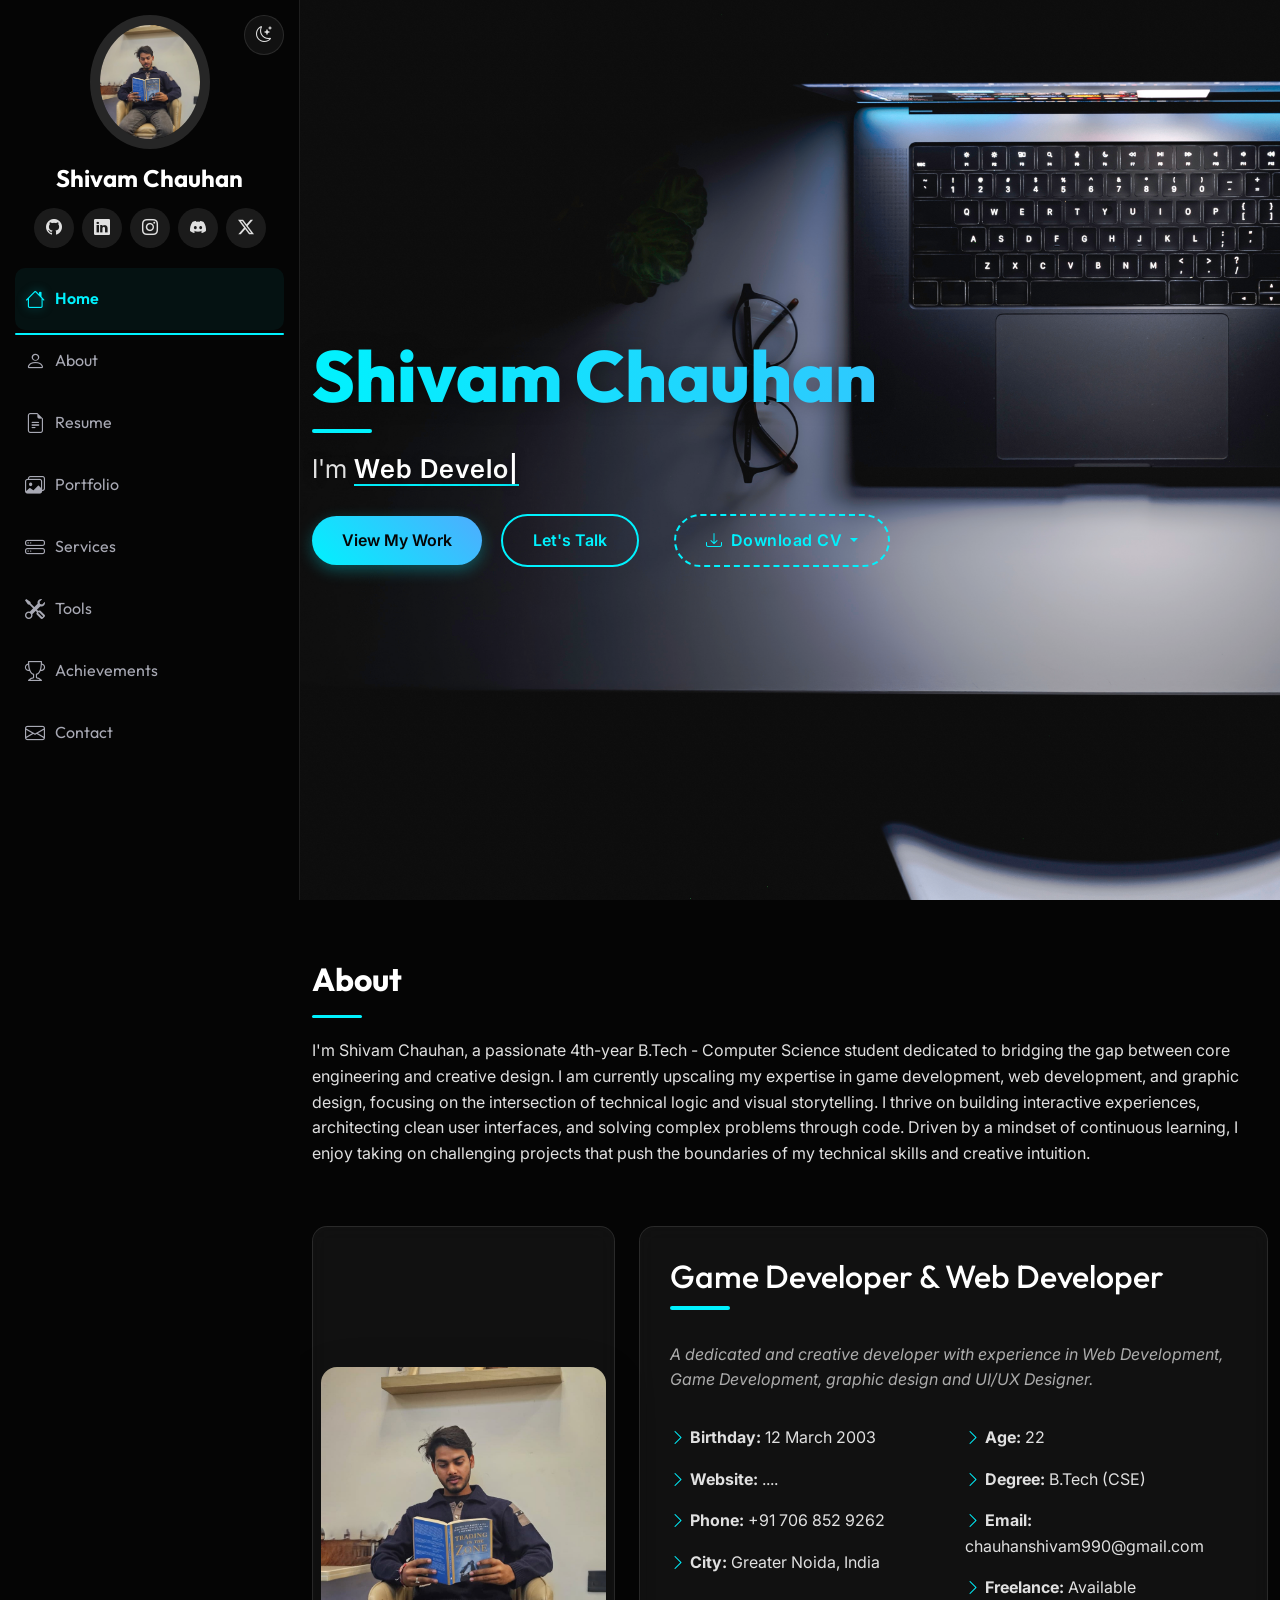
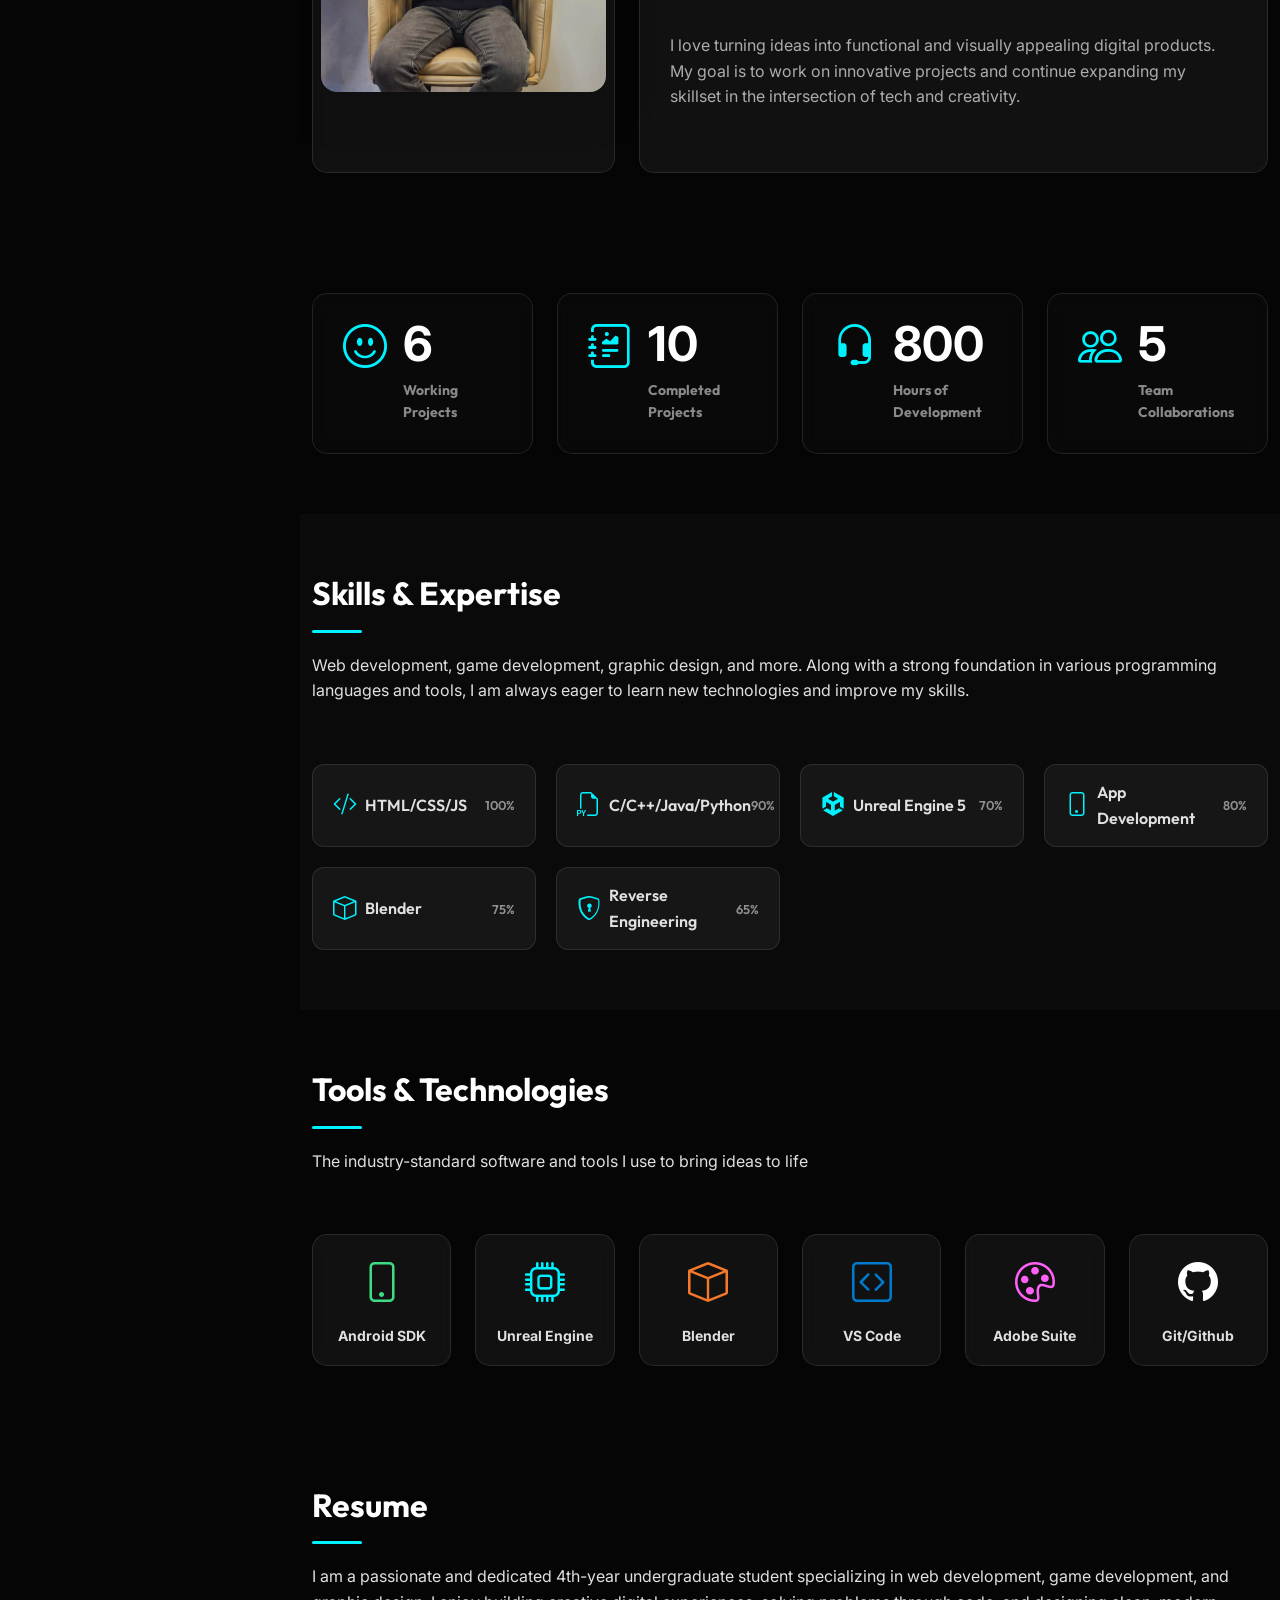
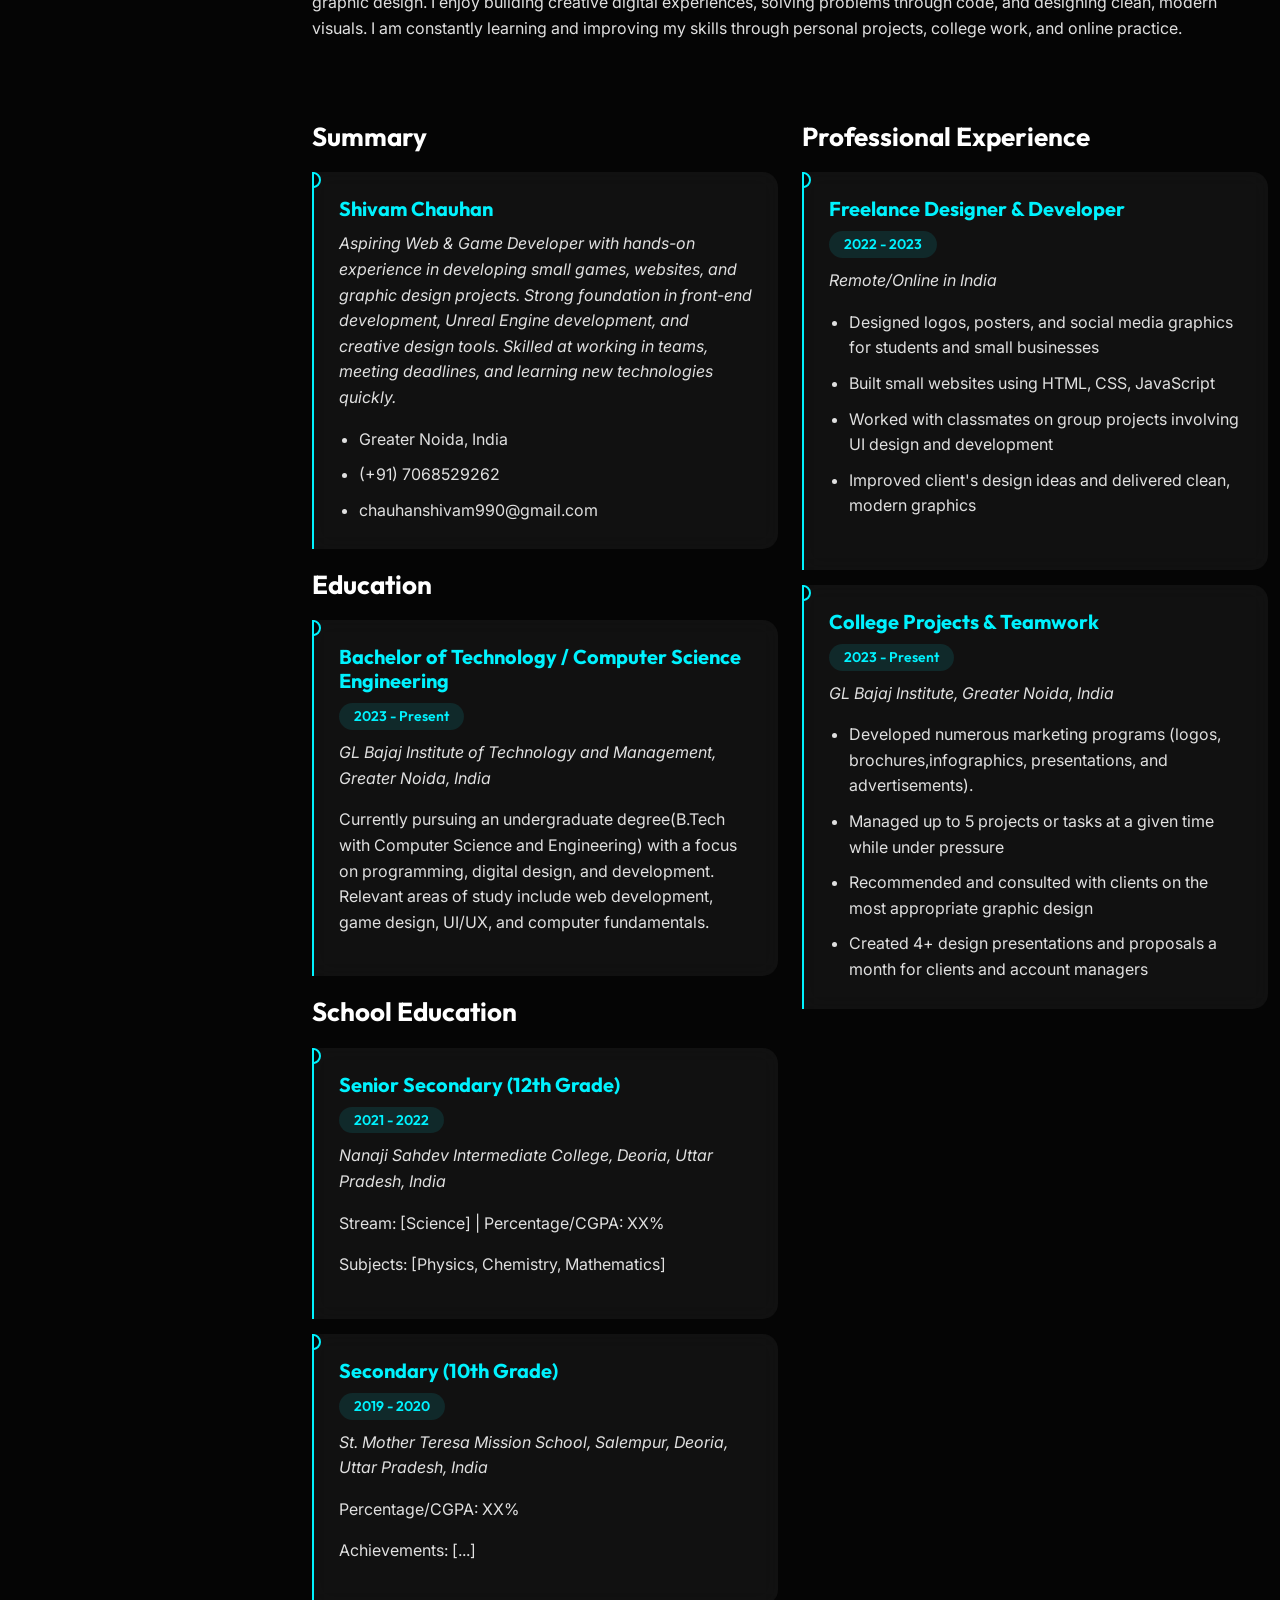
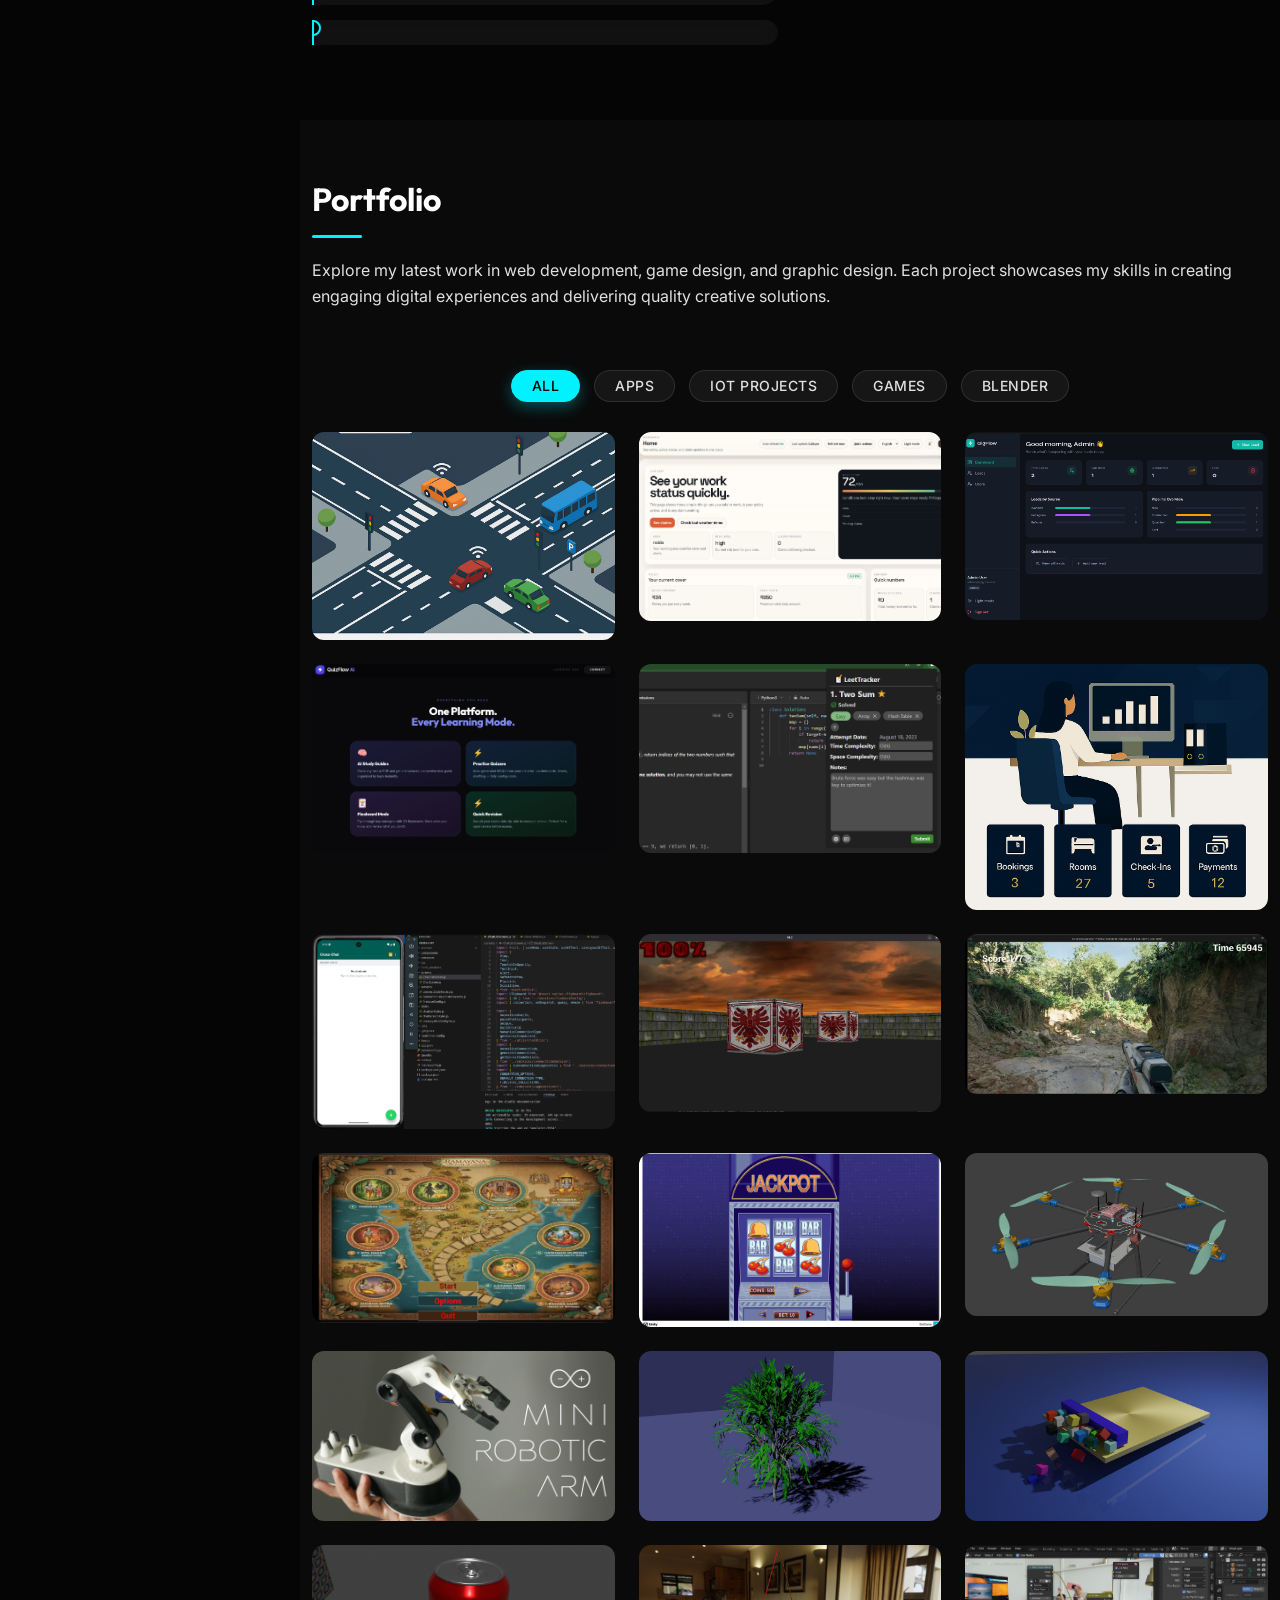
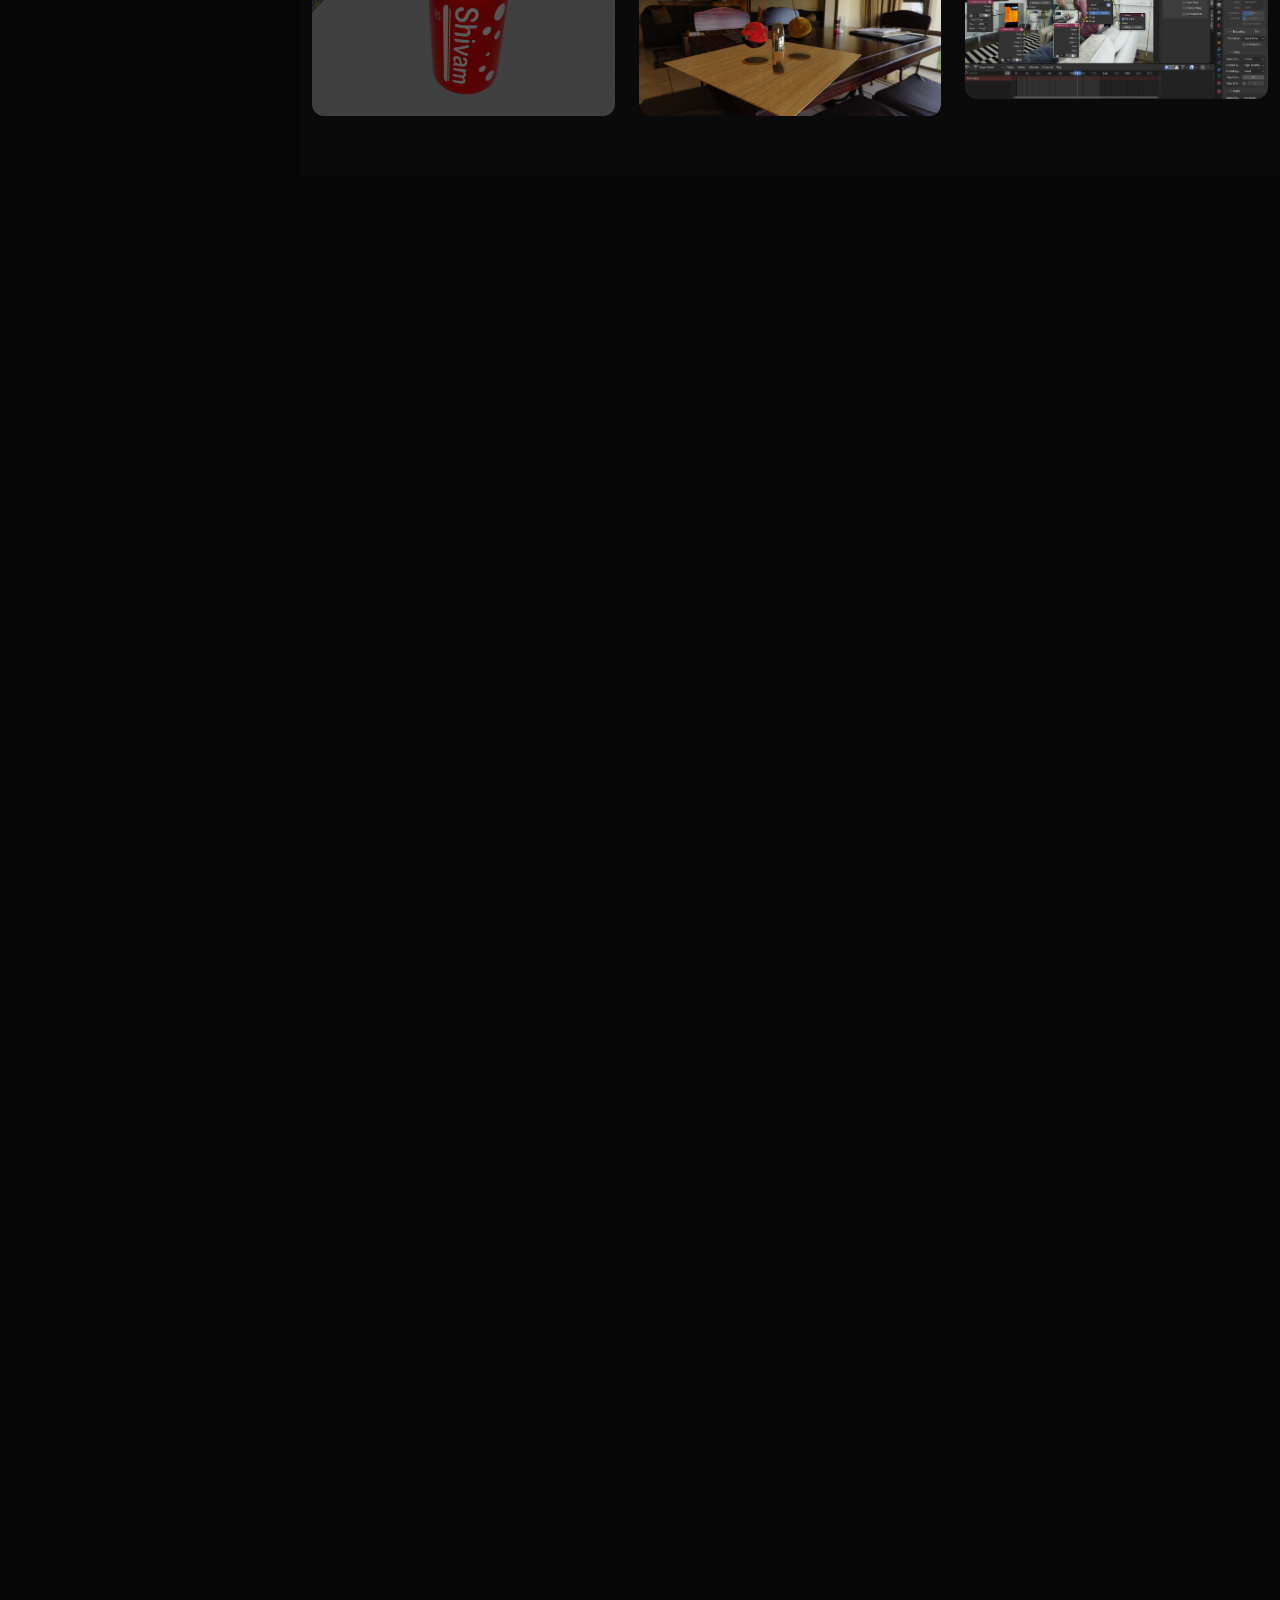
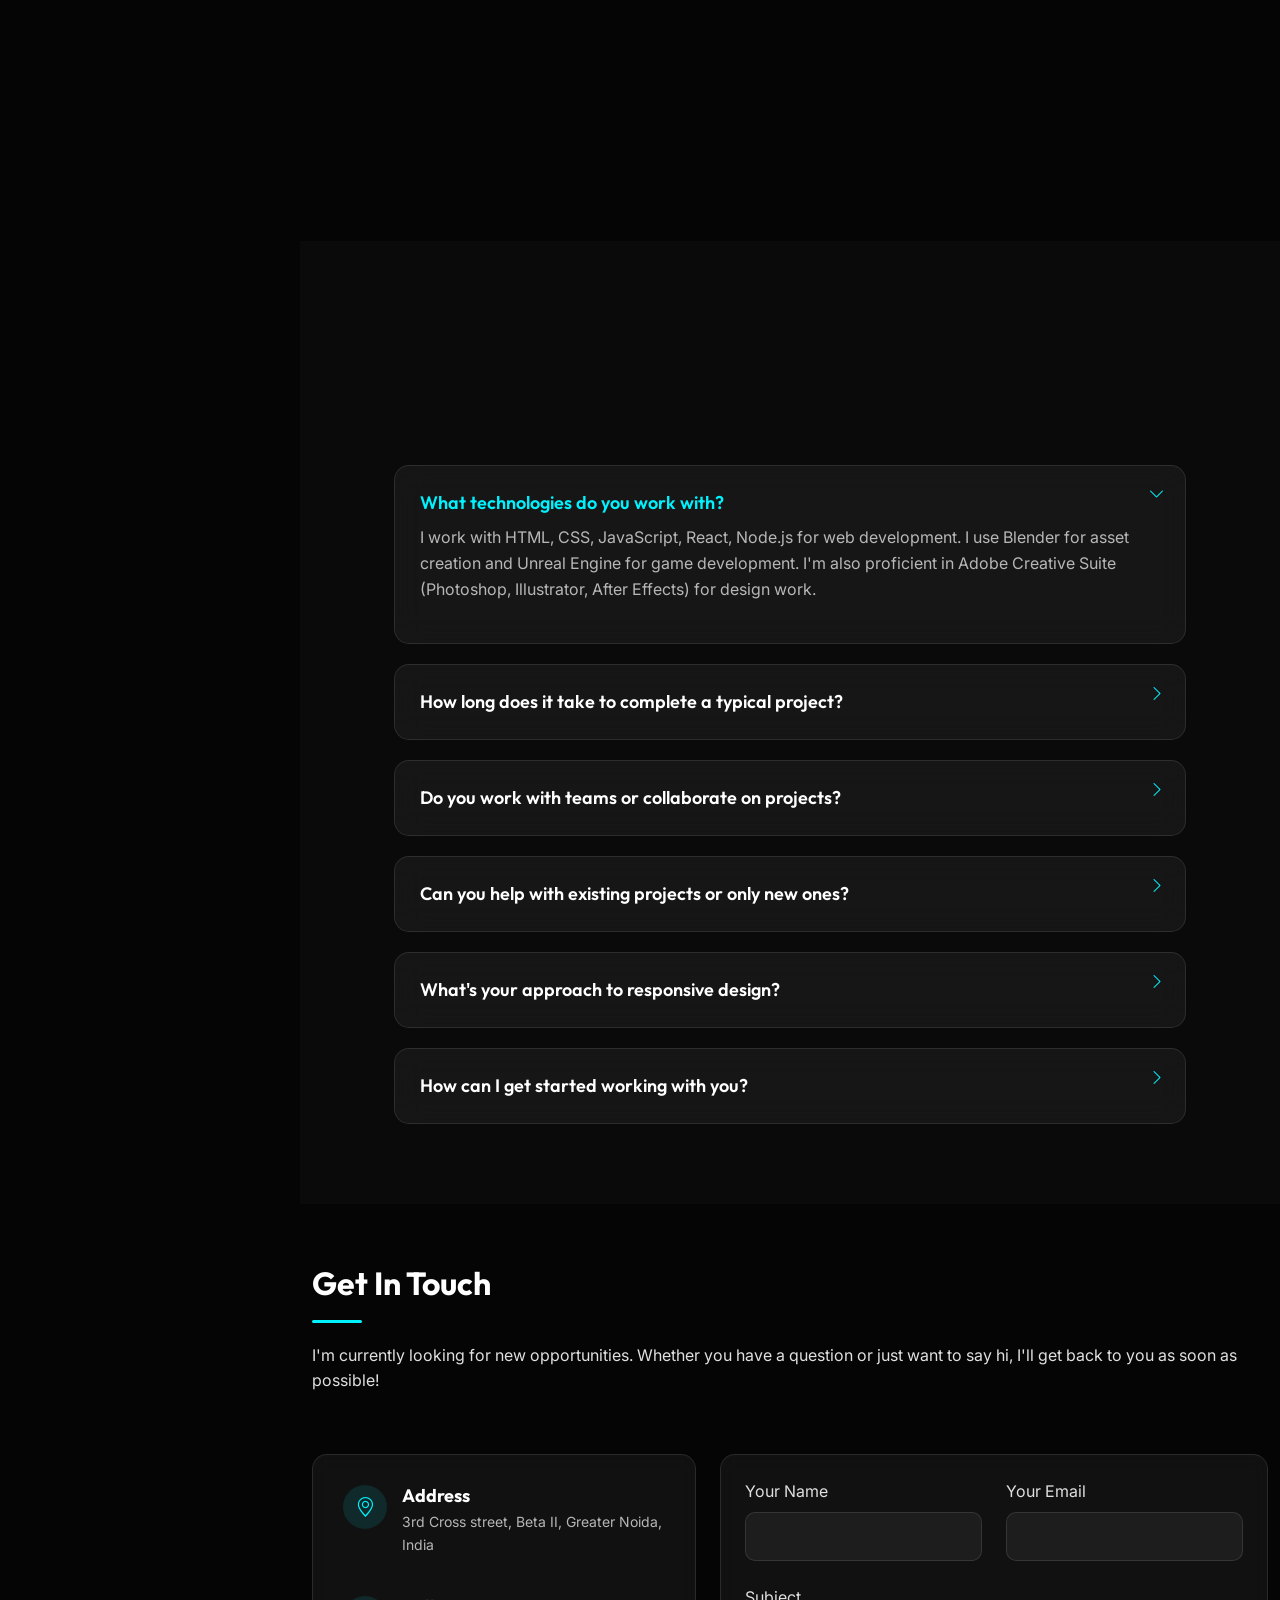
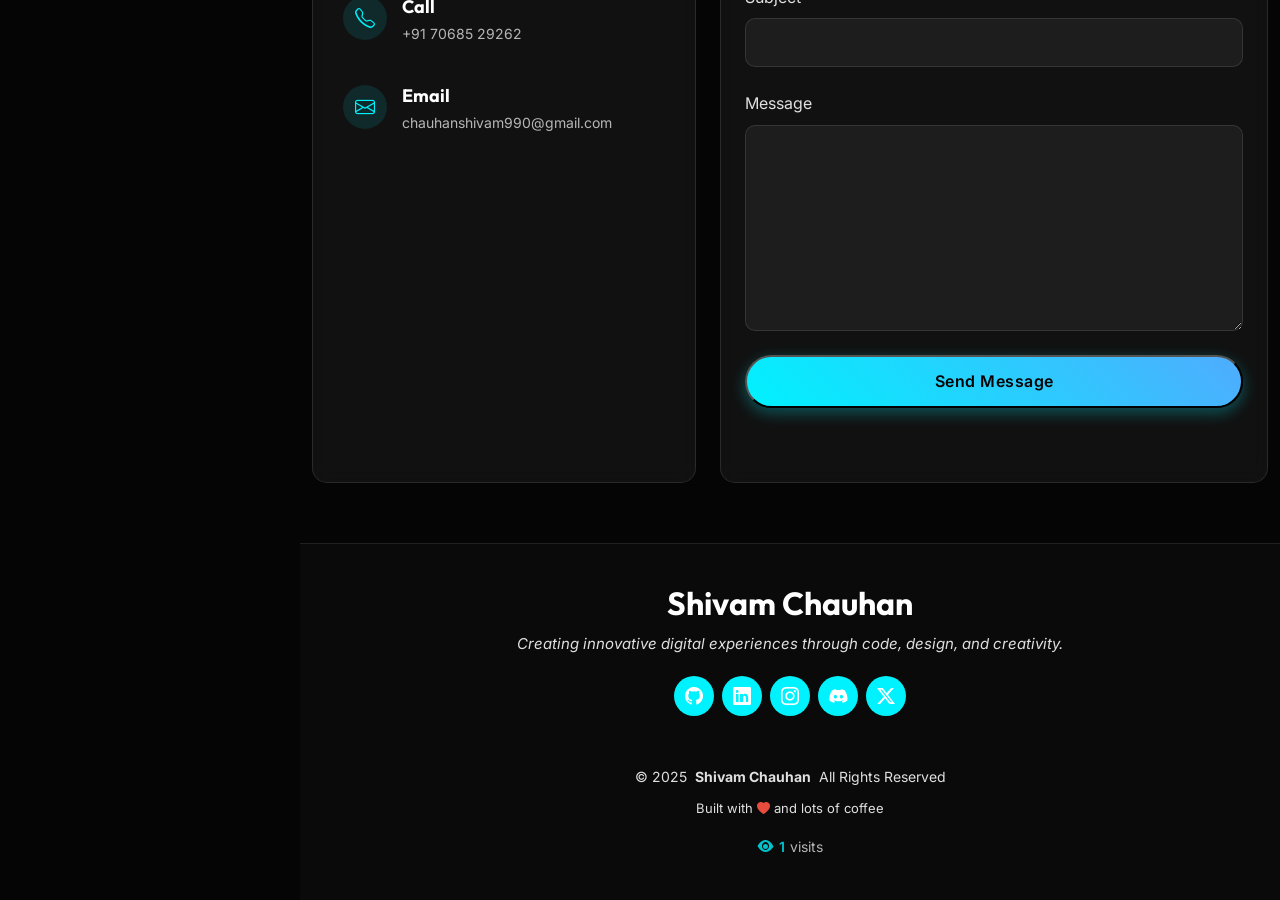
==== commit 97707b5f: "role" ====
--- a/index.html
+++ b/index.html
@@ -4,7 +4,7 @@
 <head>
   <meta charset="utf-8">
   <meta content="width=device-width, initial-scale=1.0, maximum-scale=5.0, user-scalable=yes" name="viewport">
-  <title>Shivam Chauhan - Web Developer, Game Developer & Graphic Designer</title>
+  <title>Shivam Chauhan - Software Engineer</title>
   <meta content="Shivam Chauhan - Portfolio showcasing web development, game development, and graphic design projects" name="description">
   <meta content="WebApps development,App development, game development, graphic design, UI/UX, portfolio" name="keywords">
   <meta content="Shivam Chauhan" name="author">
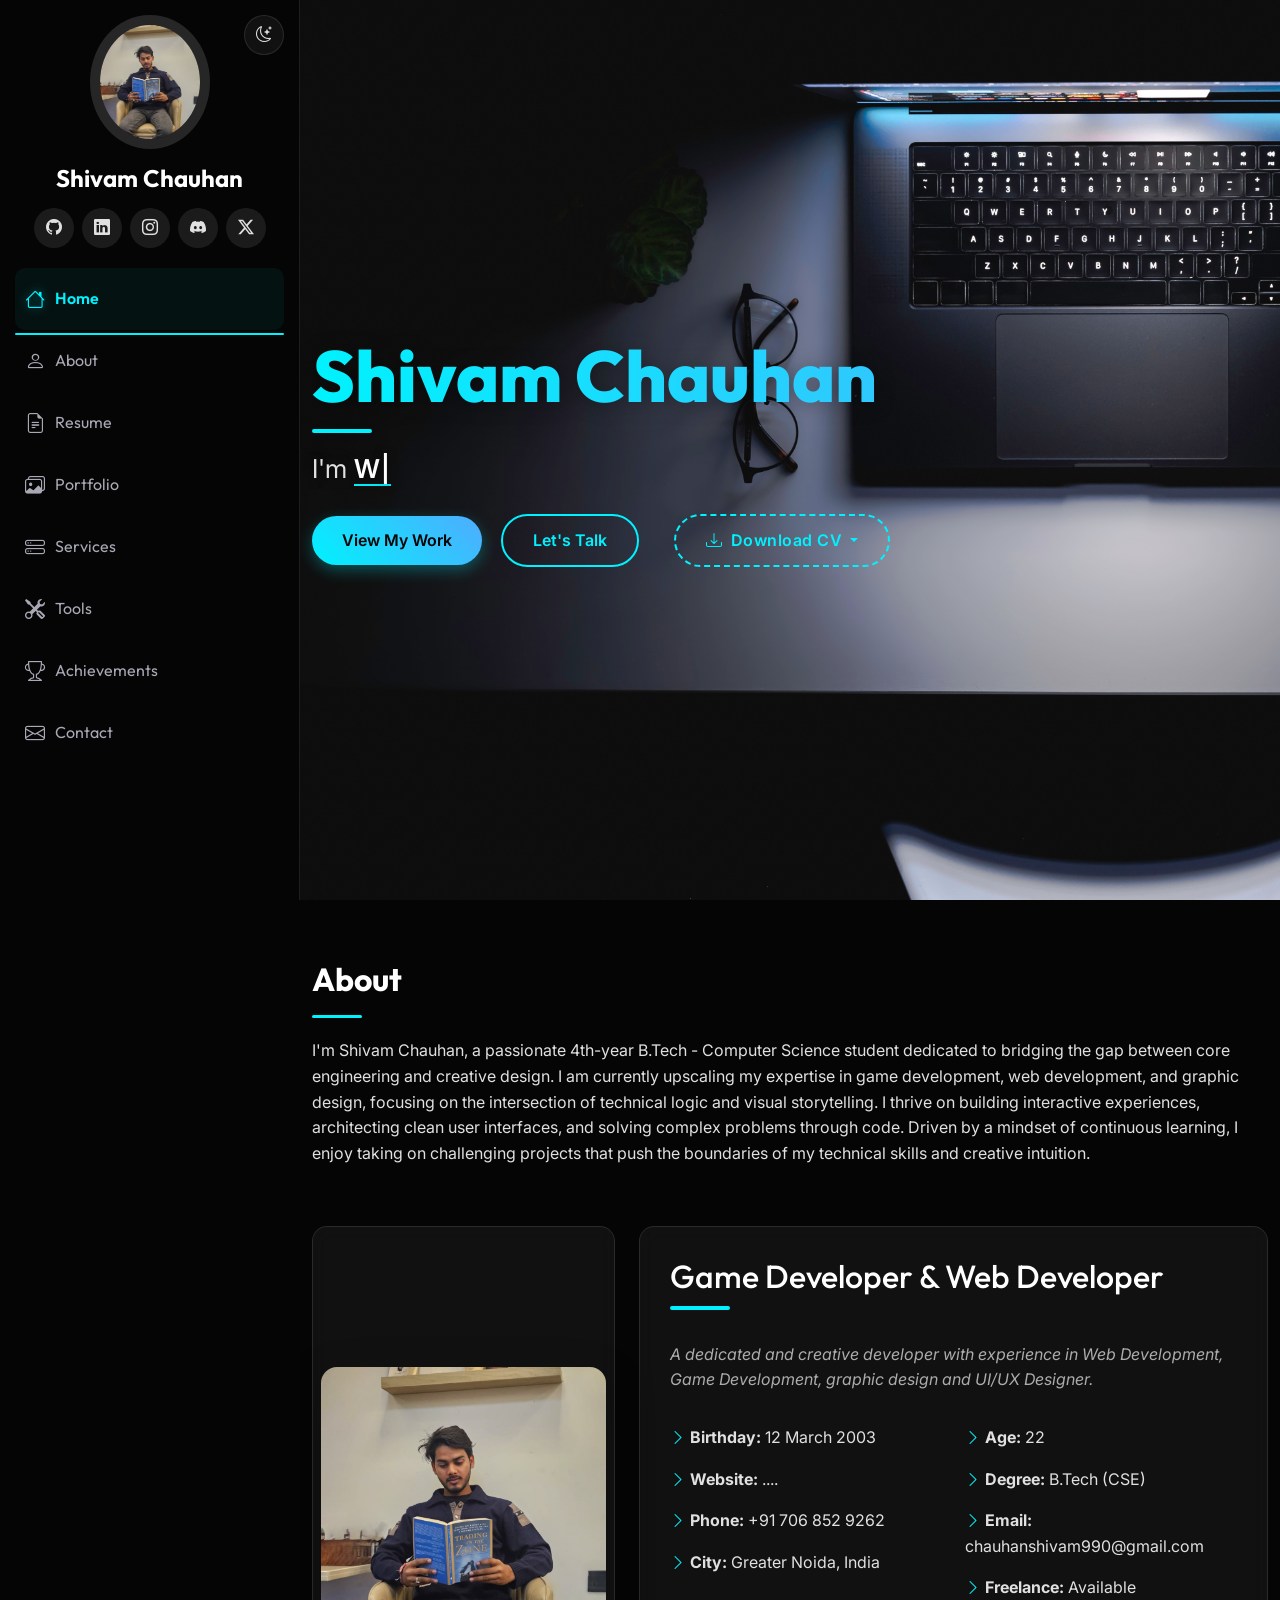
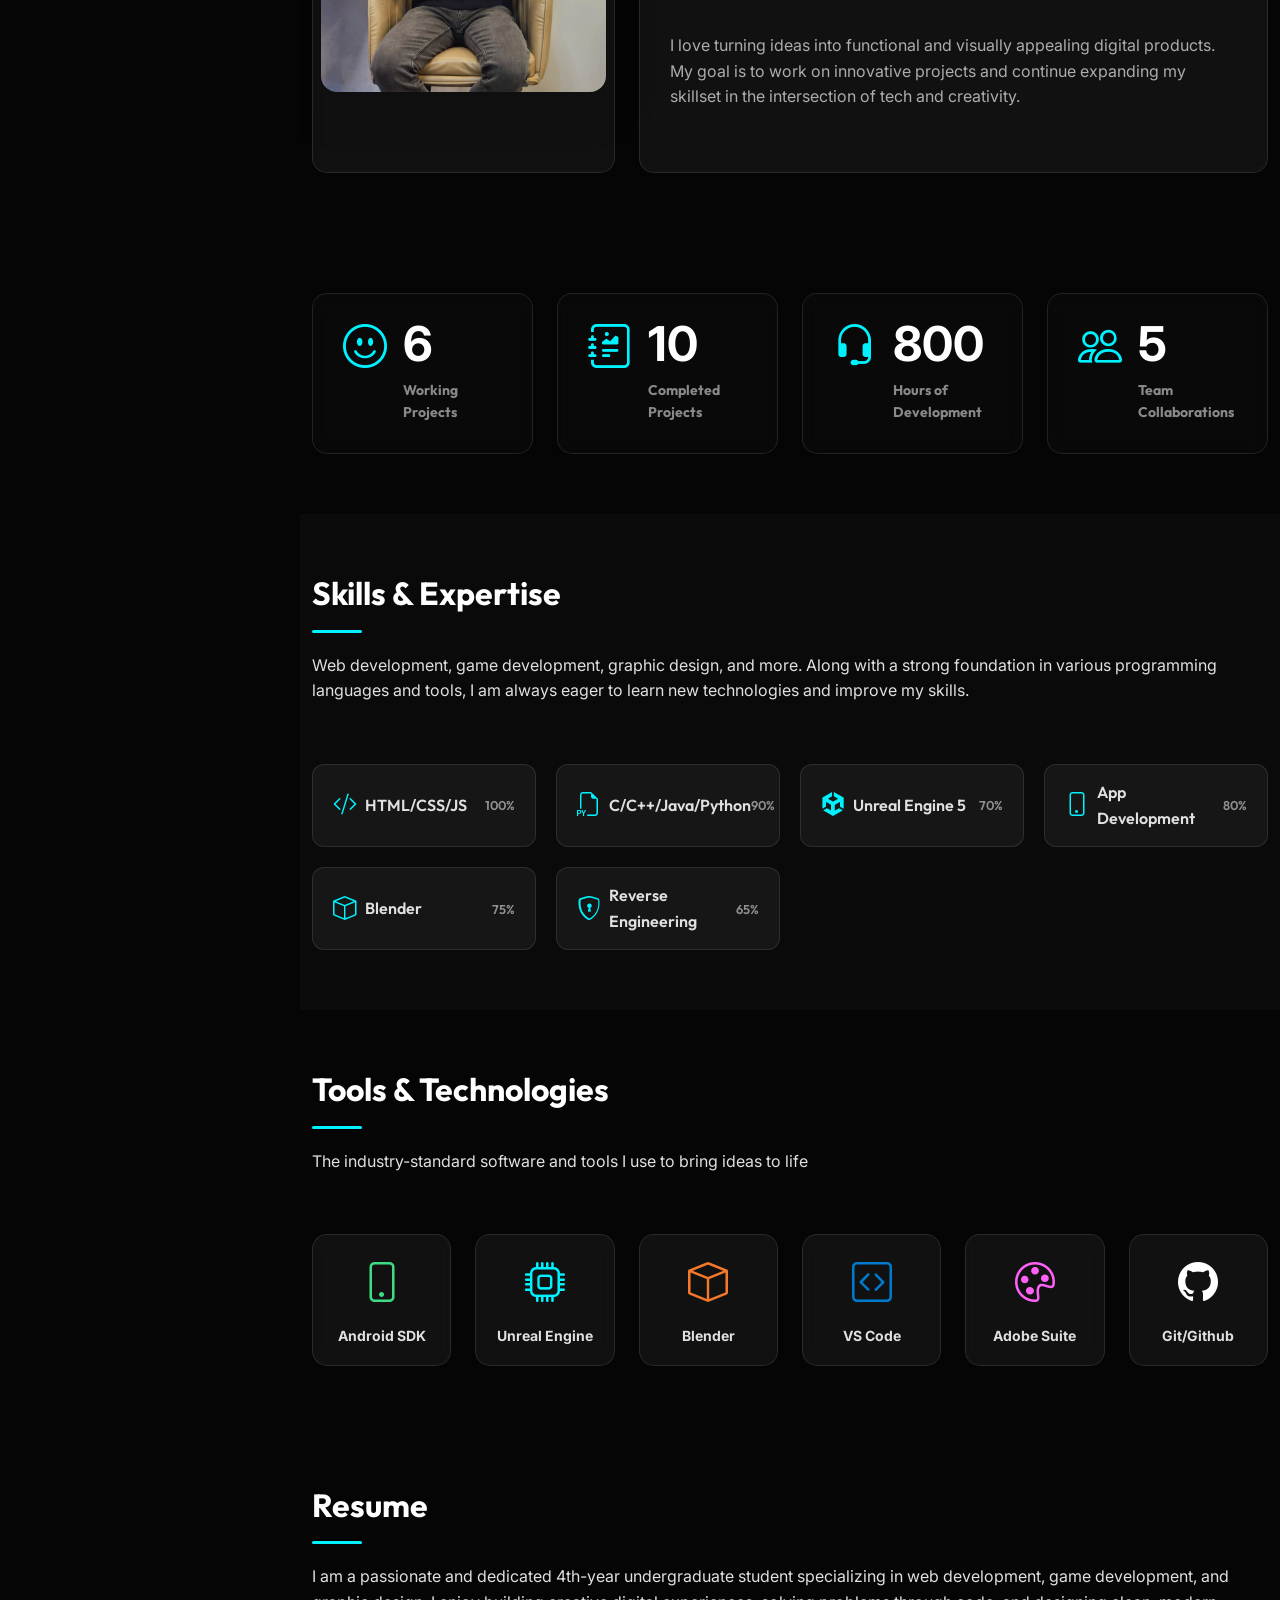
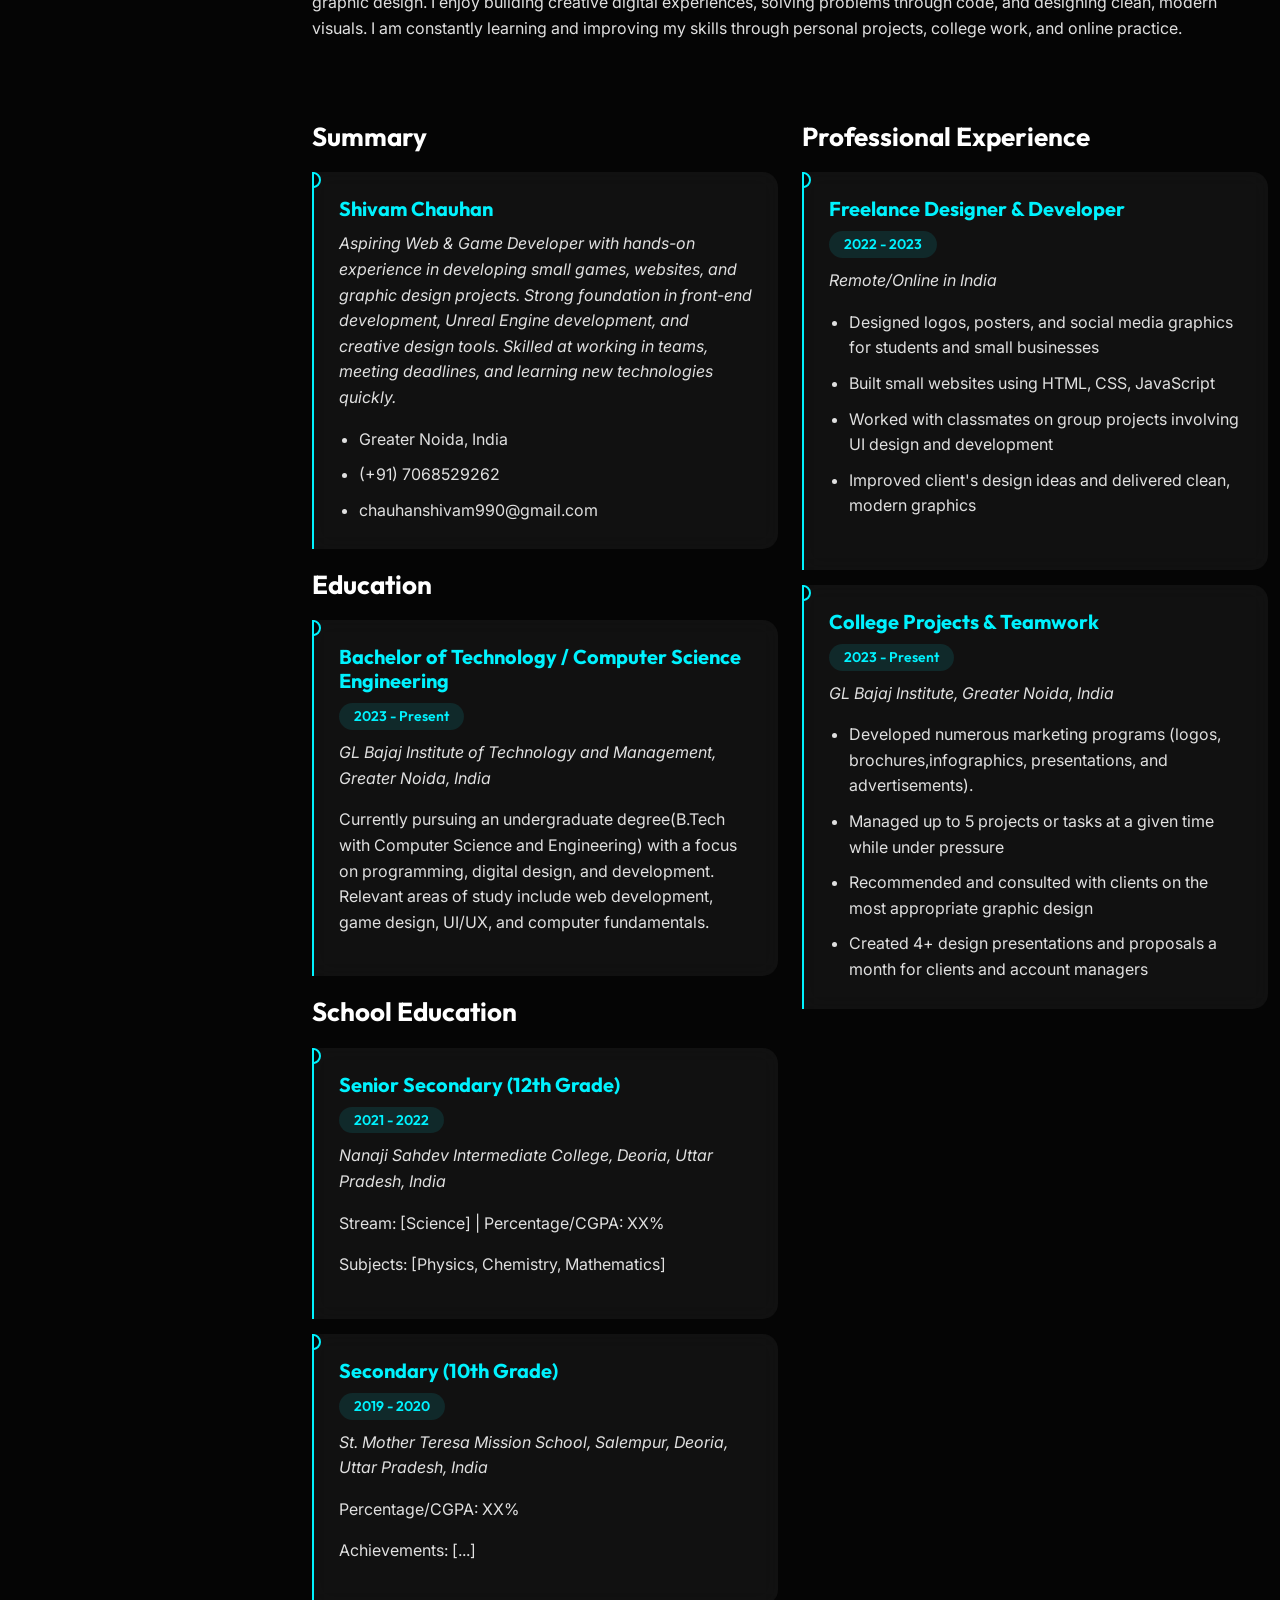
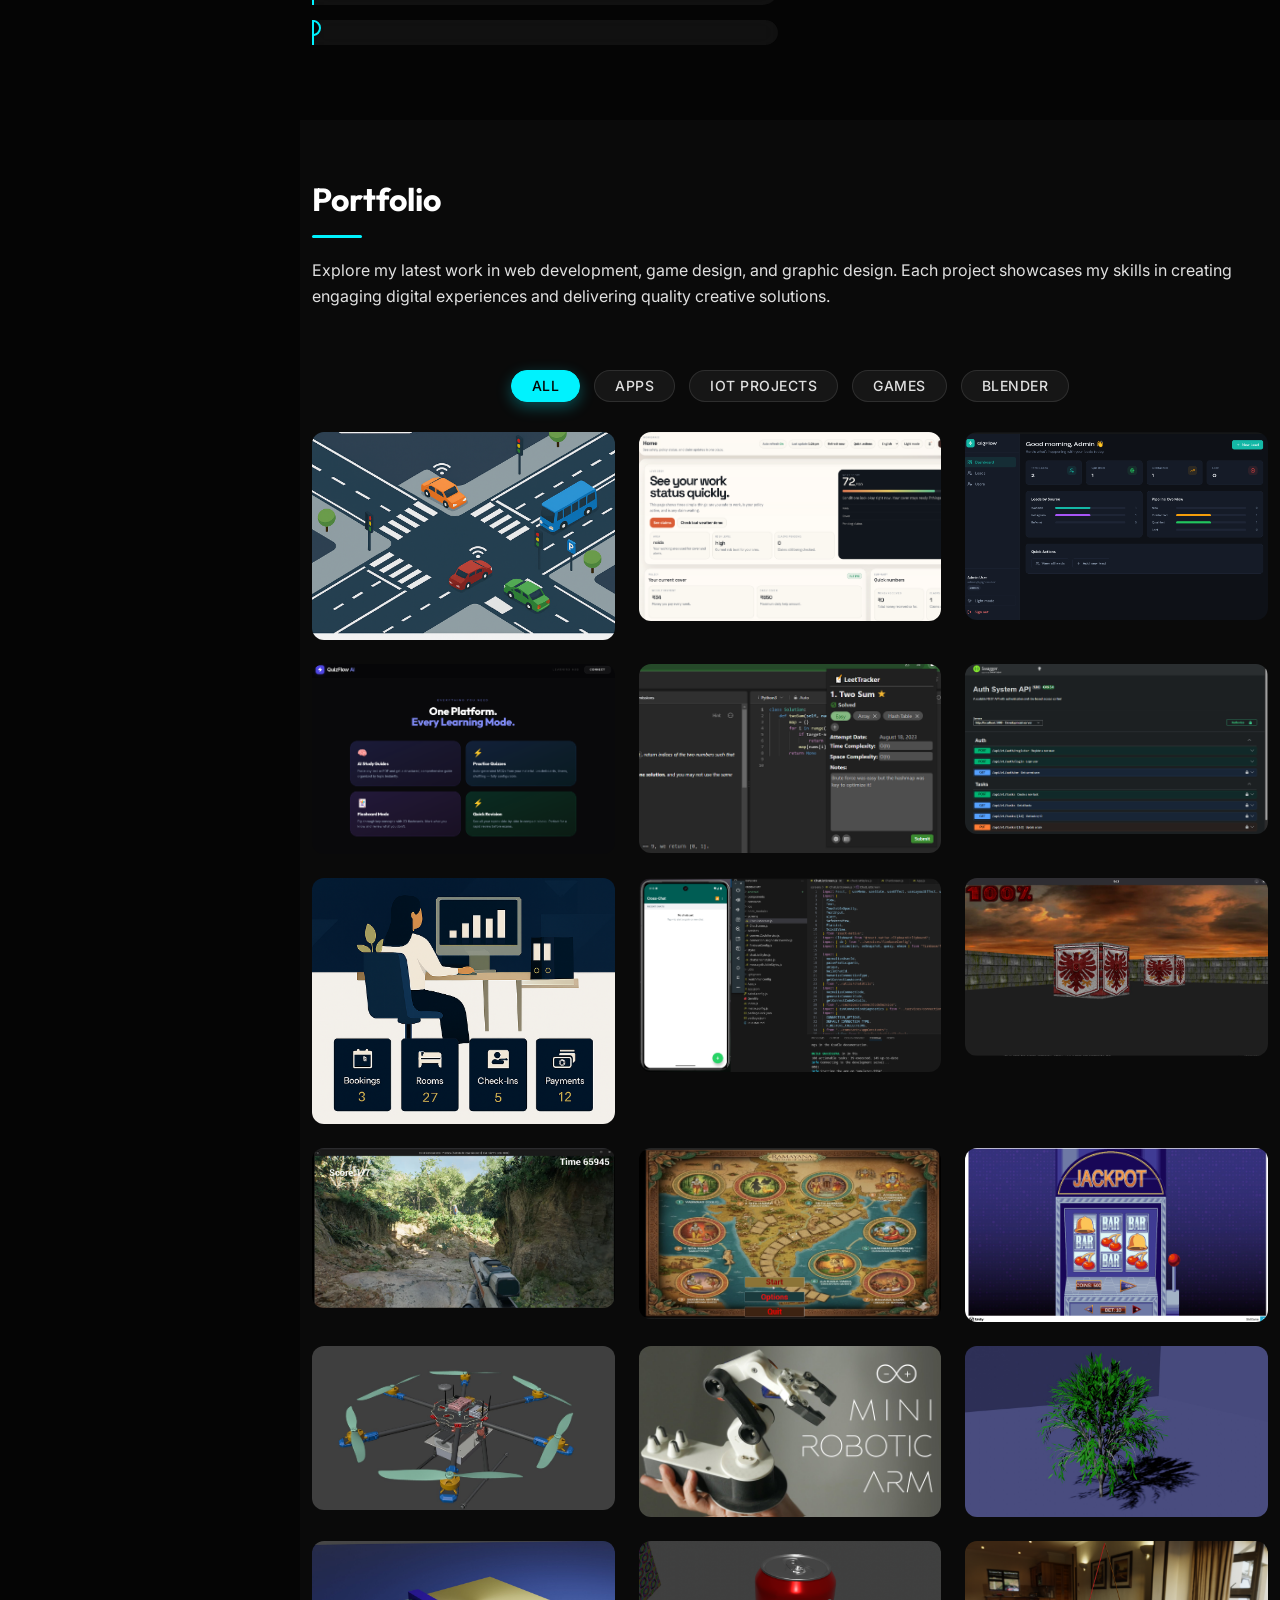
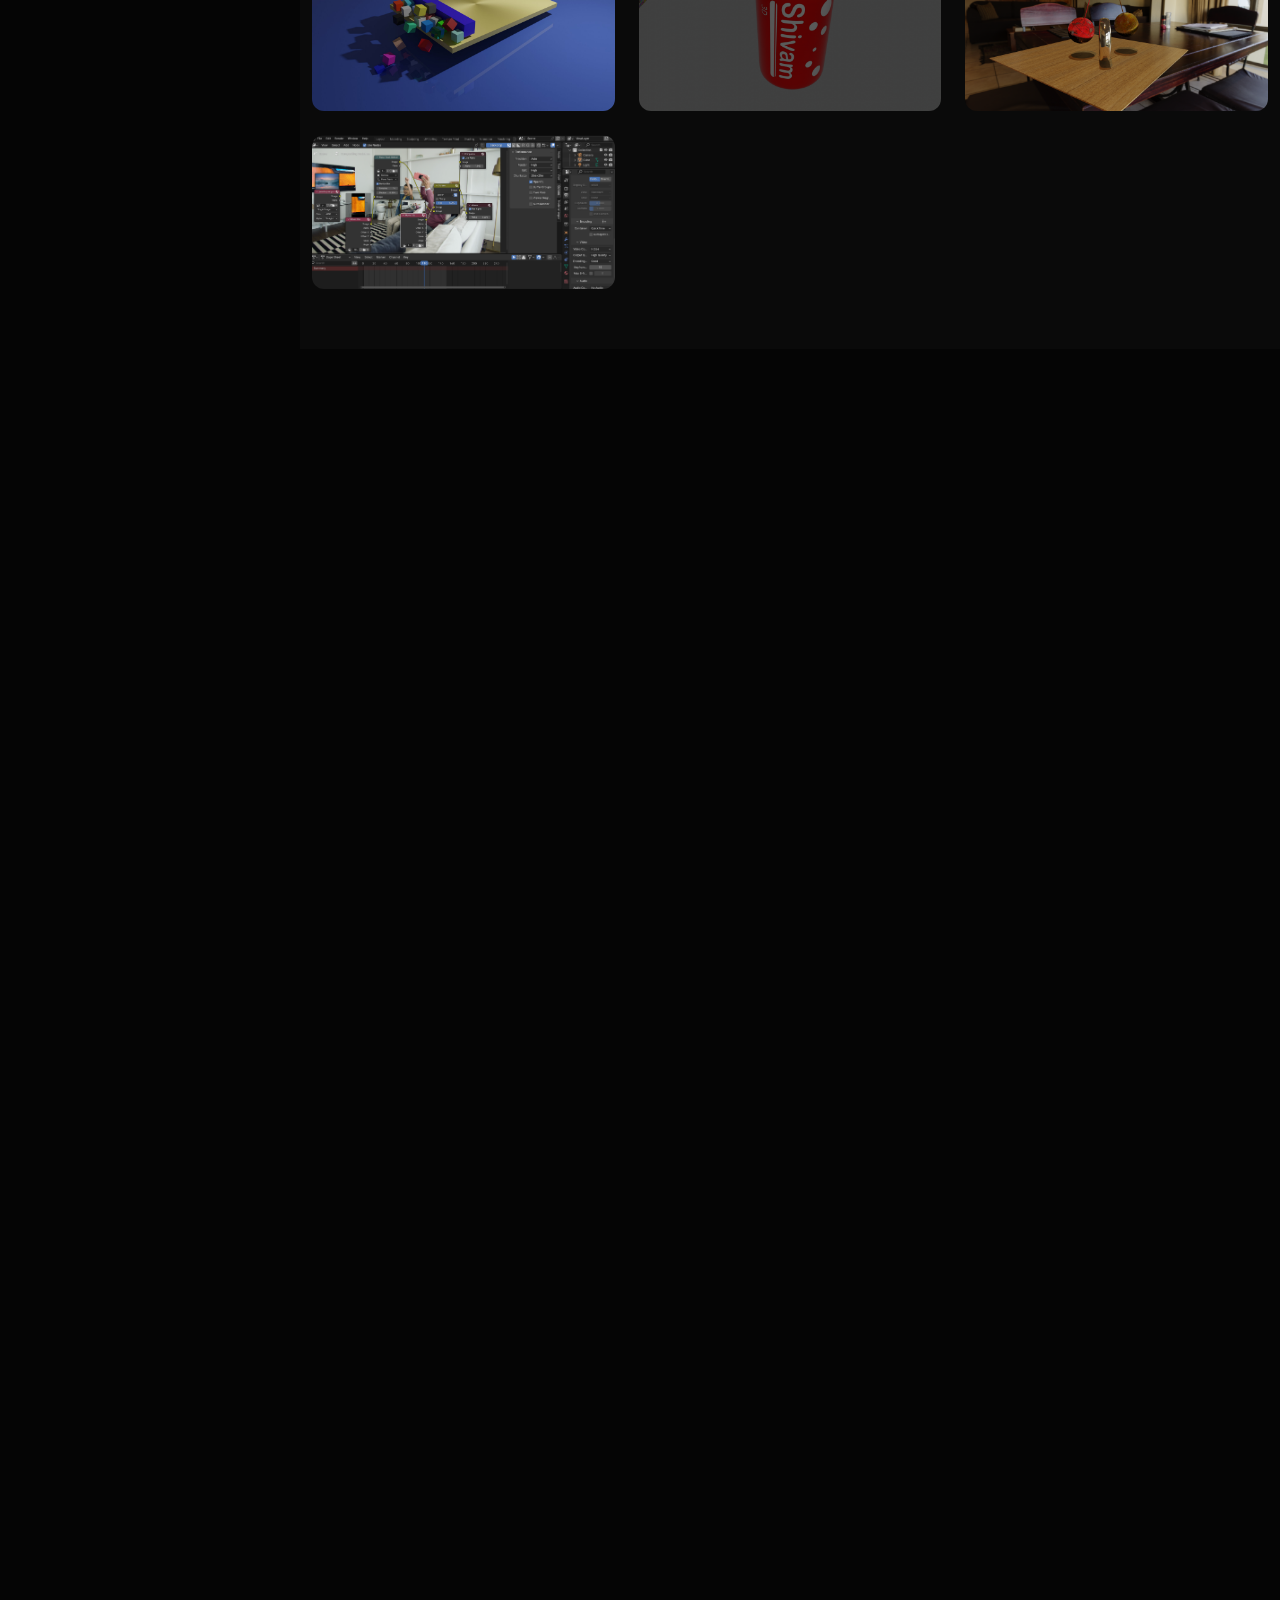
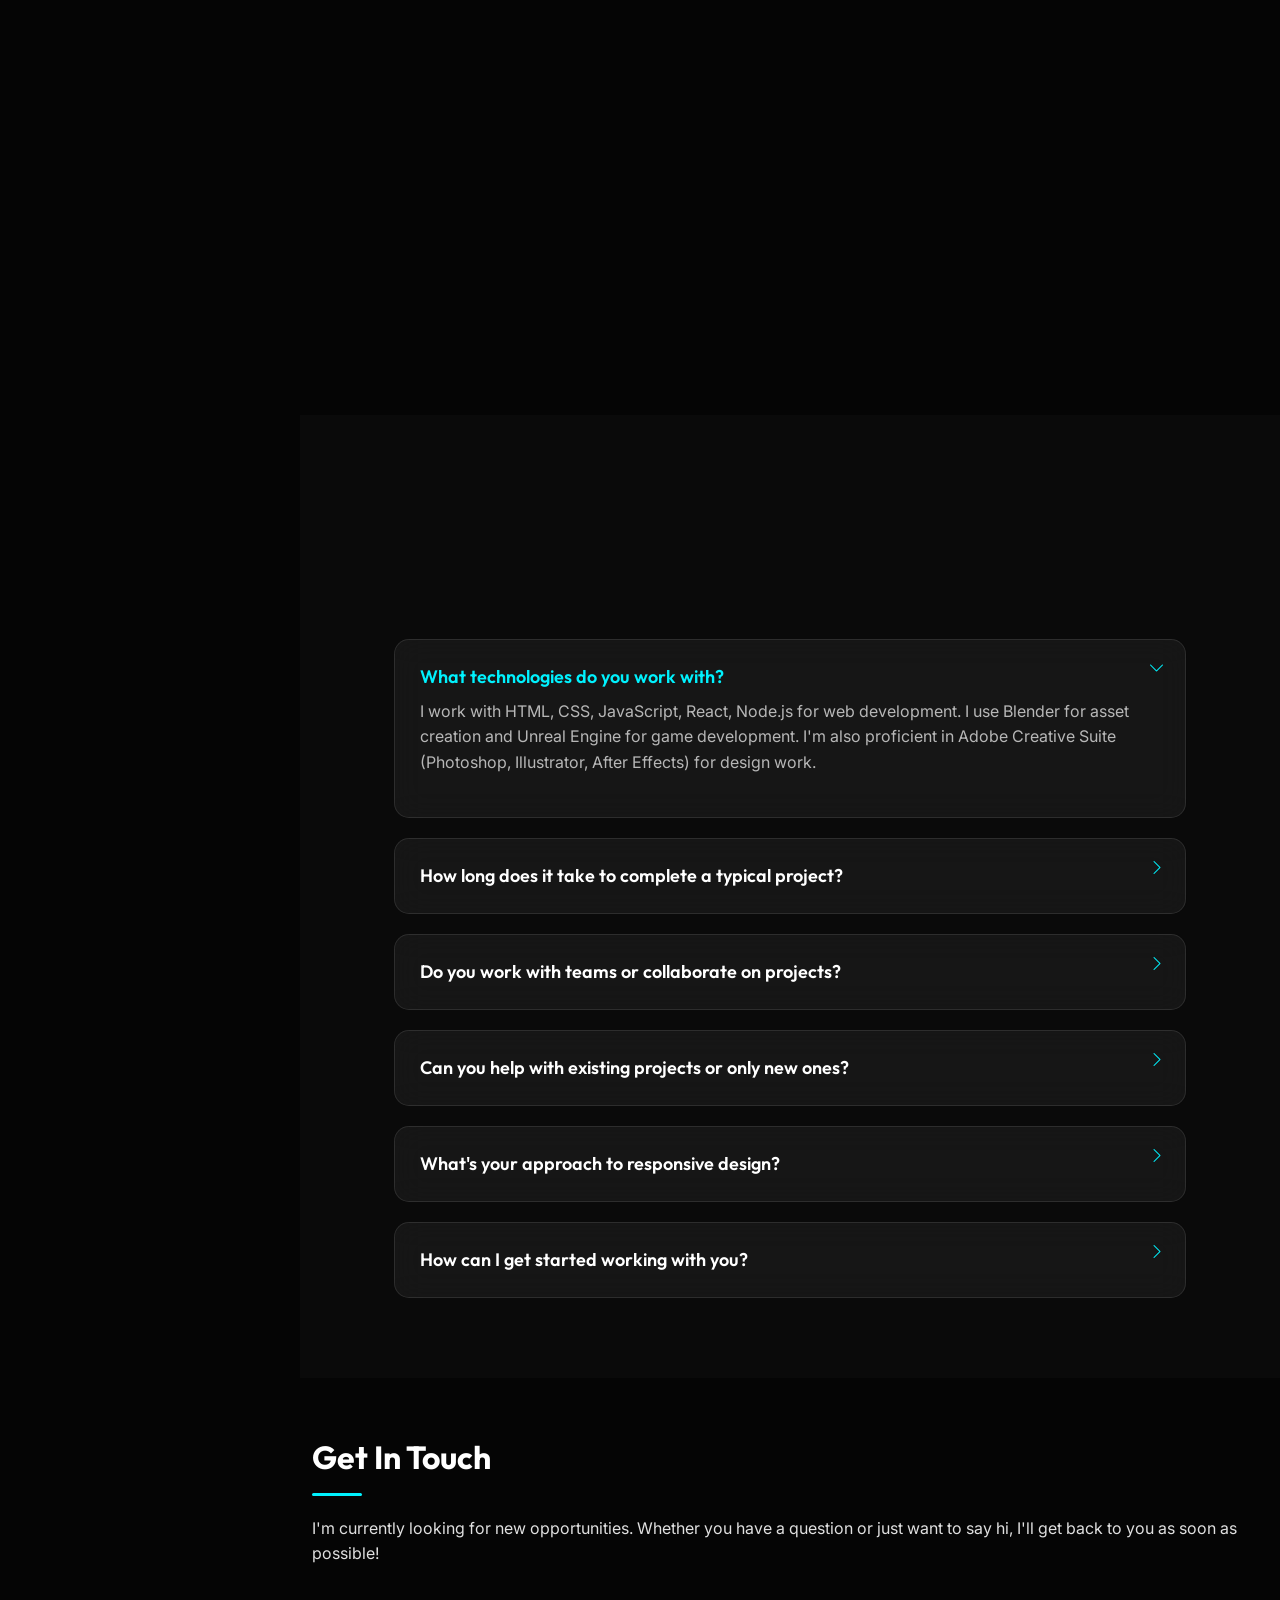
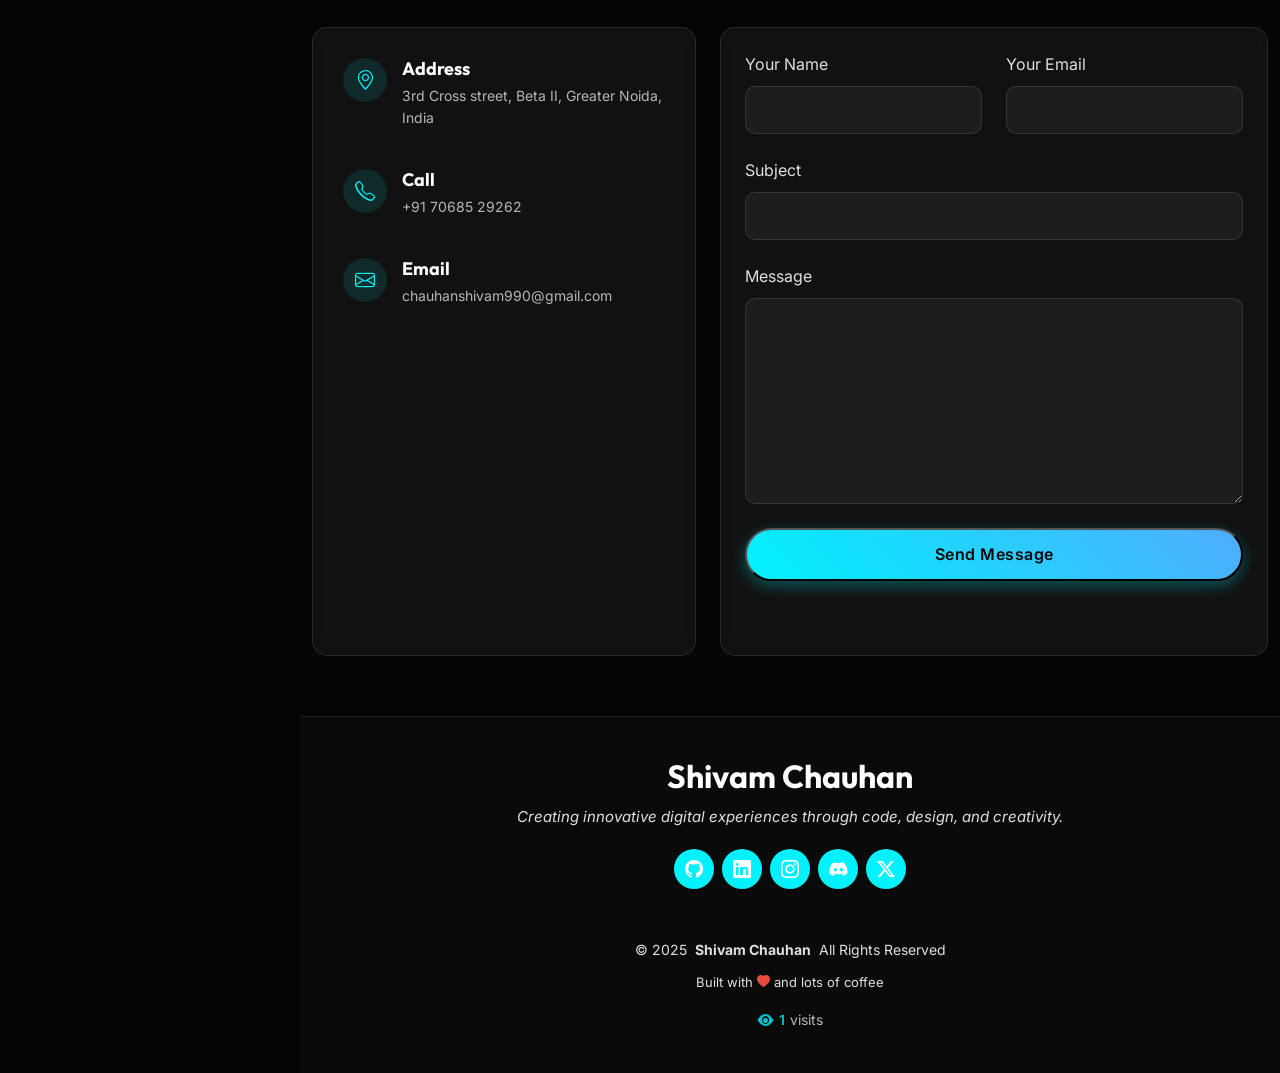
==== commit ae7c139f: "add Core Auth System project to portfolio section" ====
--- a/index.html
+++ b/index.html
@@ -533,6 +533,18 @@
 
             <div class="col-lg-4 col-md-6 portfolio-item isotope-item filter-app">
               <div class="portfolio-content h-100">
+                <img src="assets/img/portfolio/Core-Auth.png" class="img-fluid" alt="CoreAuth dashboard">
+                <div class="portfolio-info">
+                  <h4>App 6</h4>
+                  <p>Core Auth System</p>
+                  <a href="assets/img/portfolio/Core-Auth.png" title="App 6" data-gallery="portfolio-gallery-app" class="glightbox preview-link"><i class="bi bi-zoom-in"></i></a>
+                  <a href="https://github.com/Shiv0-6/core-api-auth-system" title="More Details" class="details-link"><i class="bi bi-link-45deg"></i></a>
+                </div>
+              </div>
+            </div><!-- End Portfolio Item -->
+
+            <div class="col-lg-4 col-md-6 portfolio-item isotope-item filter-app">
+              <div class="portfolio-content h-100">
                 <img src="assets/img/portfolio/HMS-1.png" class="img-fluid" alt="Hotel management dashboard">
                 <div class="portfolio-info">
                   <h4>App 6</h4>
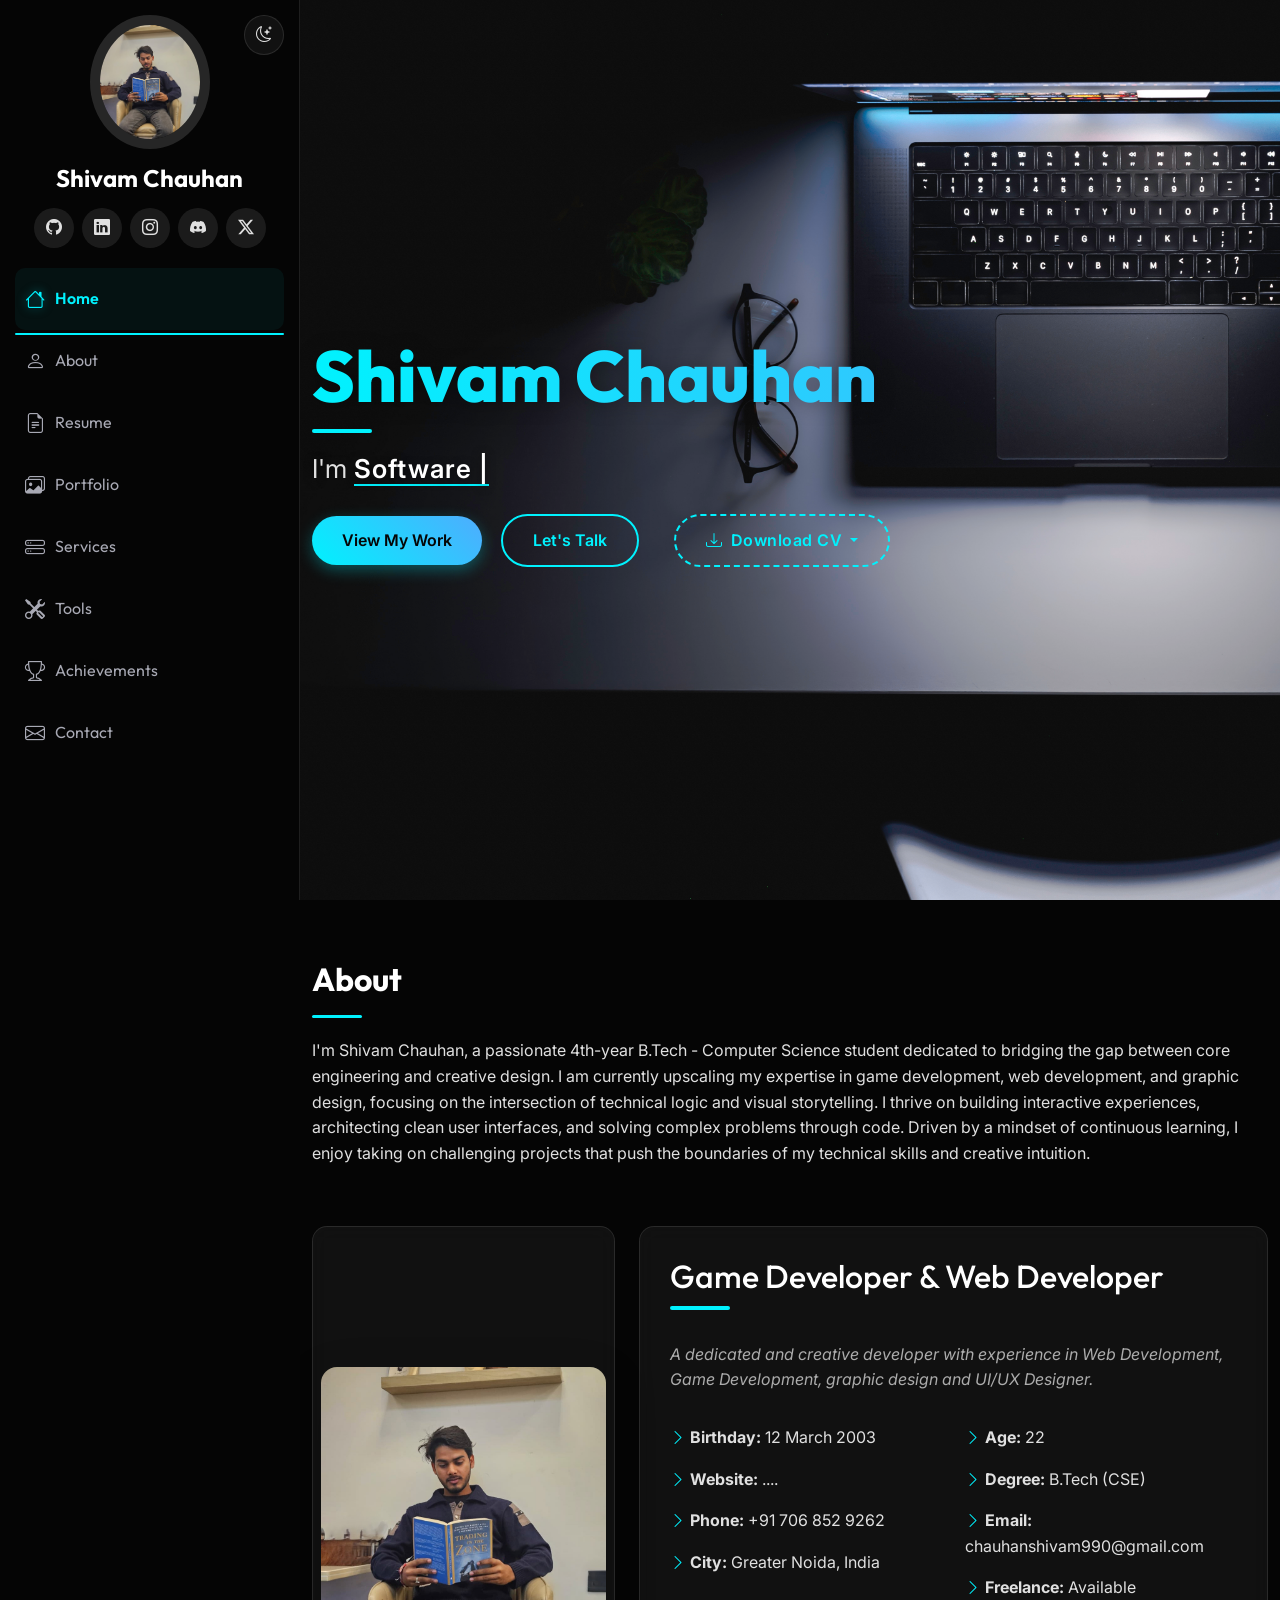
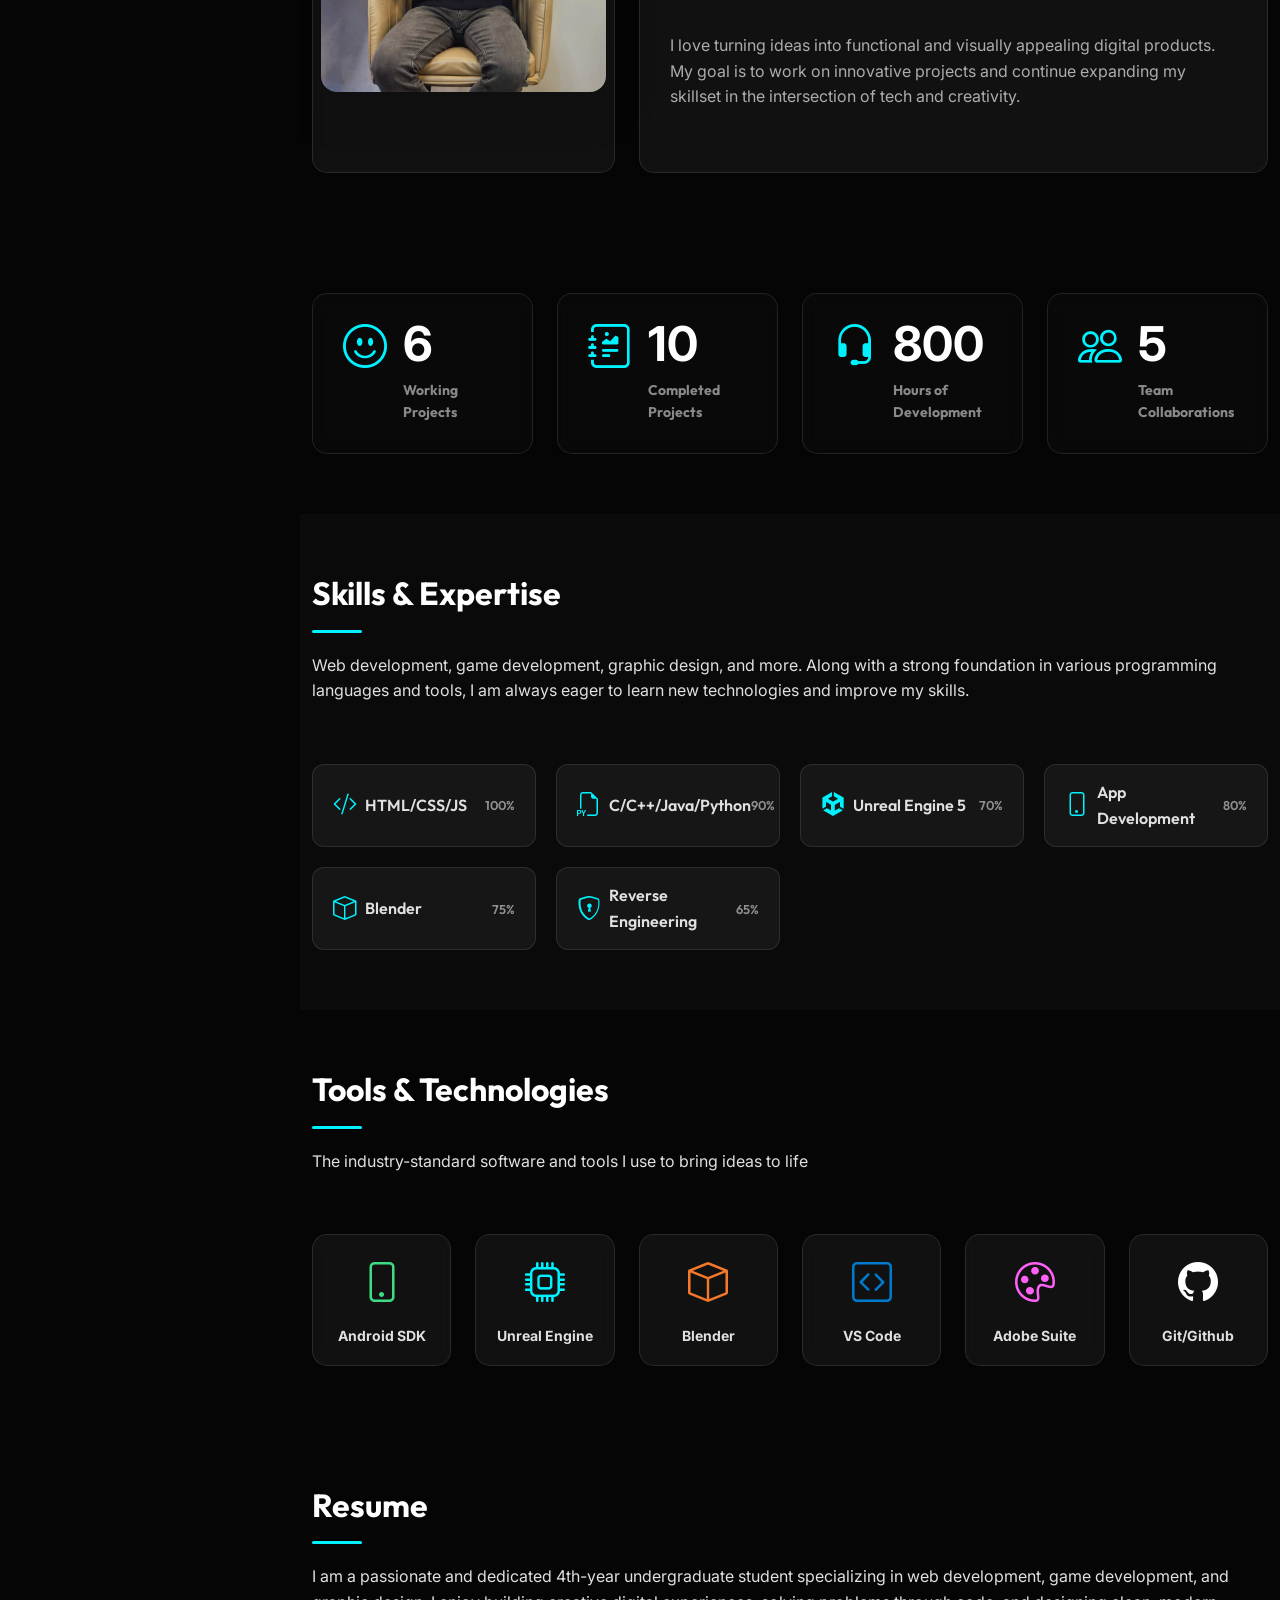
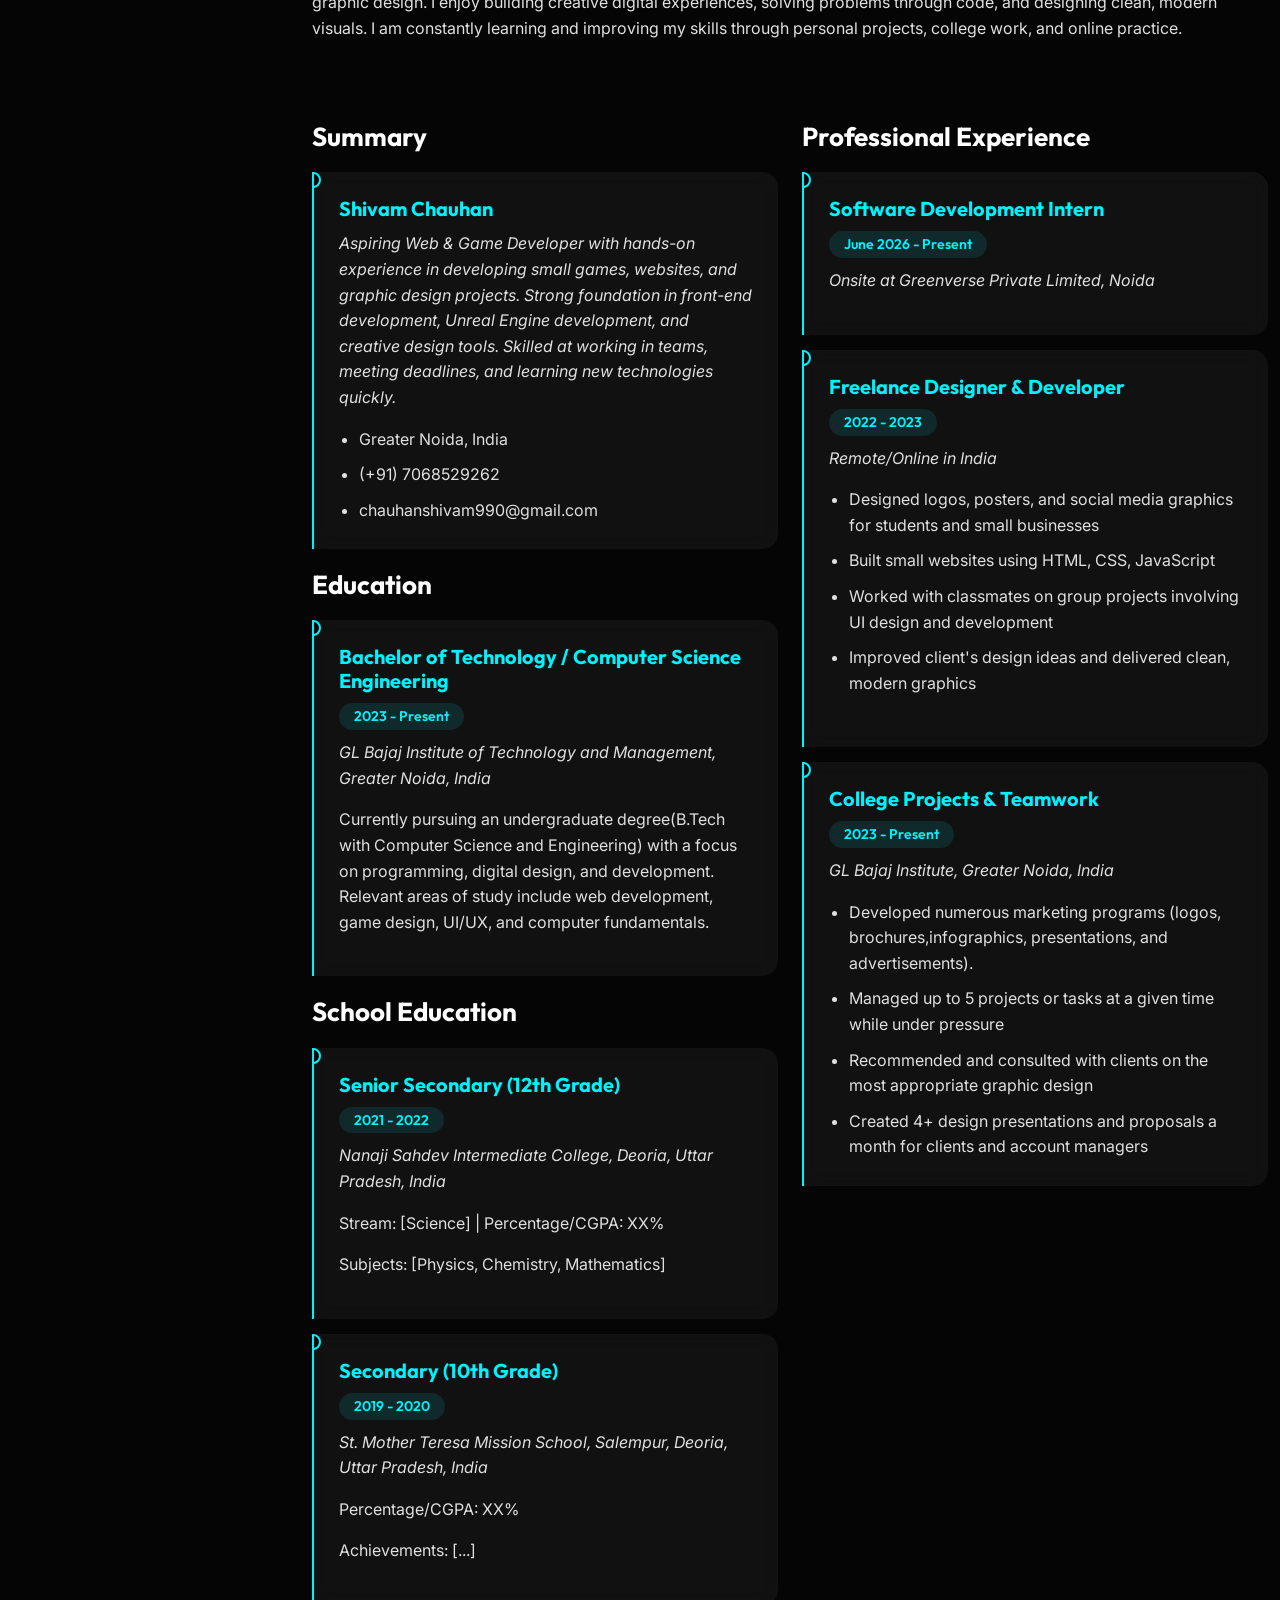
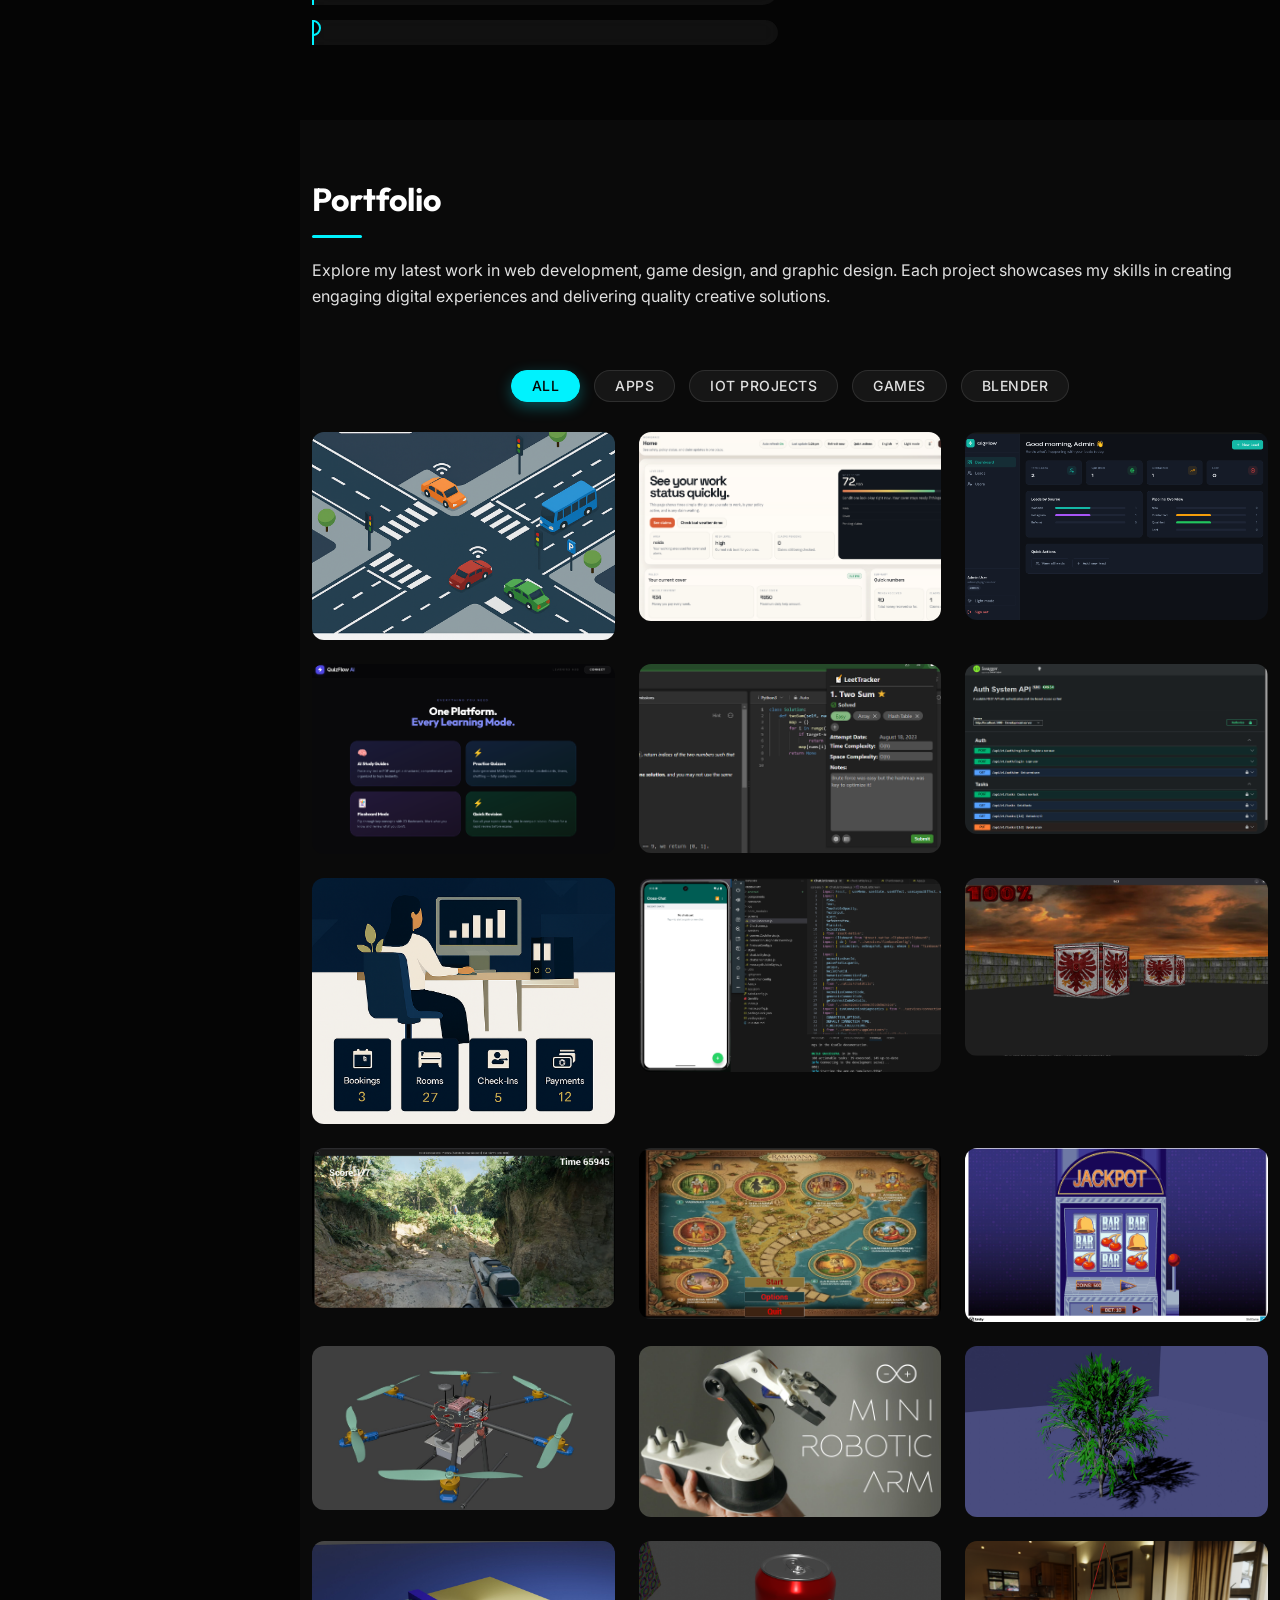
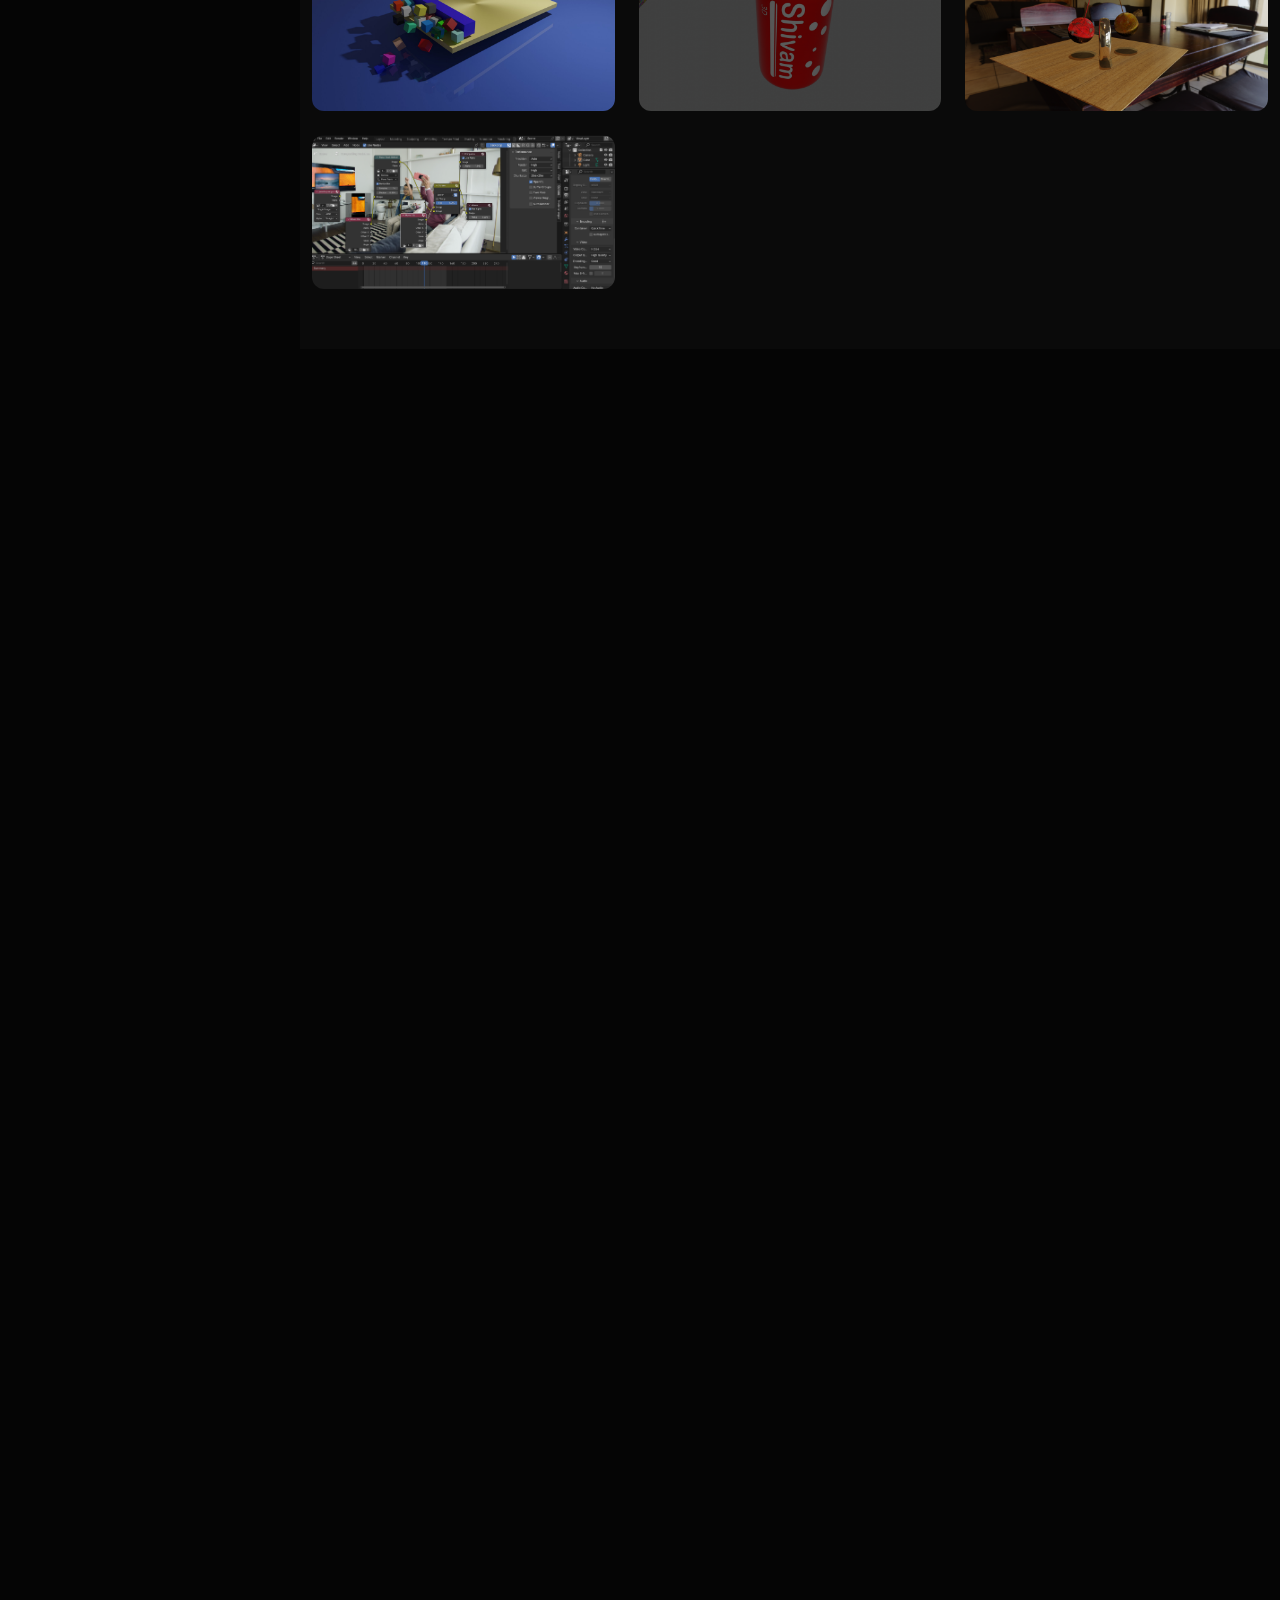
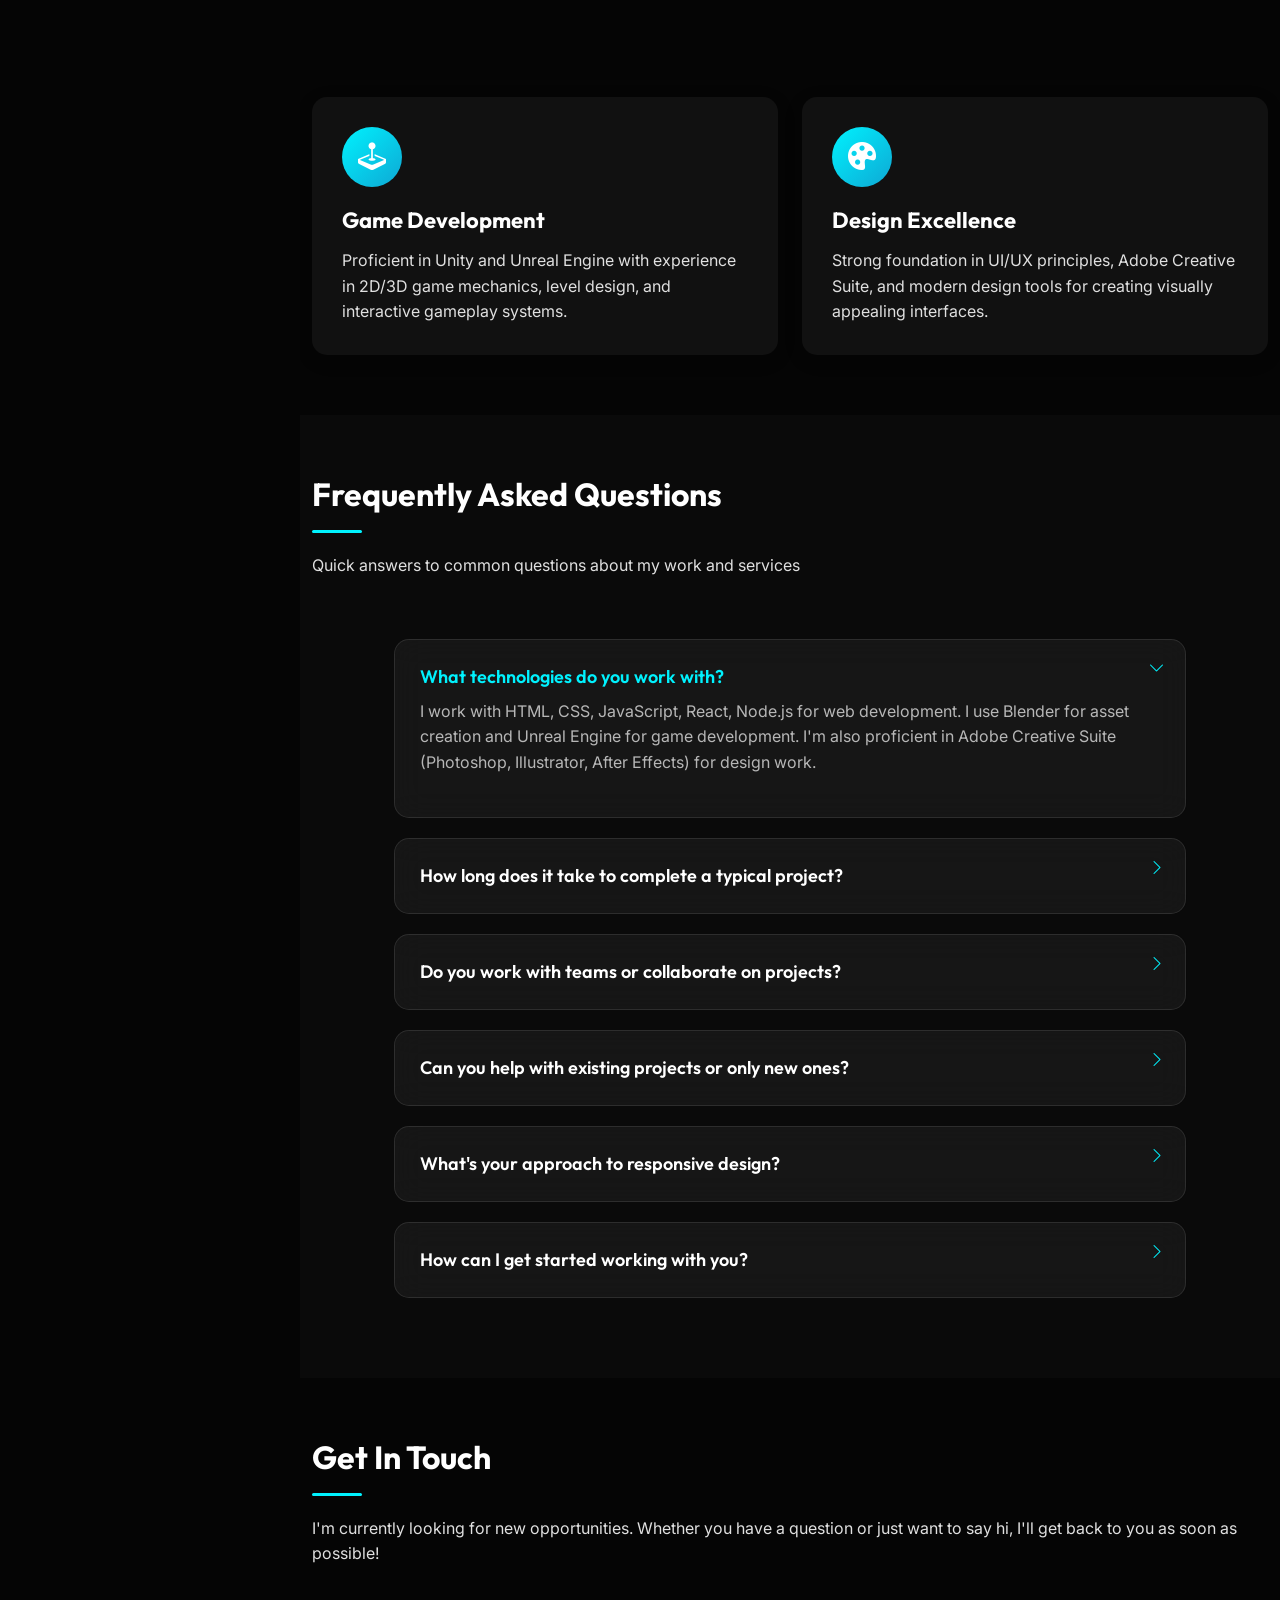
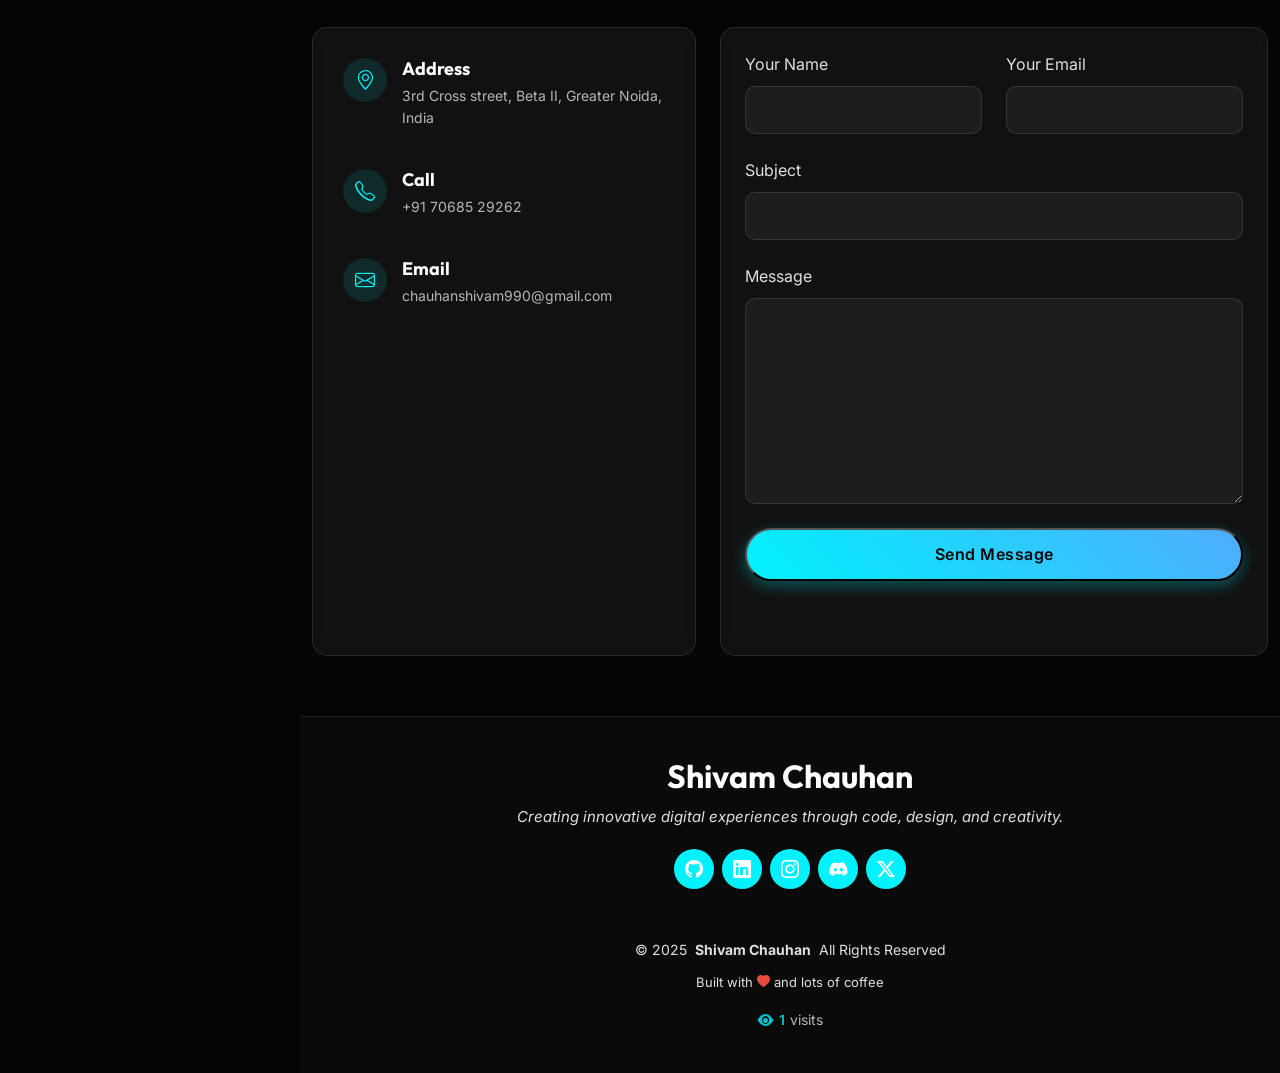
==== commit f63d48f5: "adding experinence" ====
--- a/index.html
+++ b/index.html
@@ -413,6 +413,19 @@
 
           <div class="col-lg-6" data-aos="fade-up" data-aos-delay="200">
             <h3 class="resume-title">Professional Experience</h3>
+            
+            <div class="resume-item">
+              <h4>Software Development Intern</h4>
+              <h5>June 2026 - Present</h5>
+              <p><em>Onsite at Greenverse Private Limited, Noida</em></p>
+              <!-- <ul>
+                <li>Designed logos, posters, and social media graphics for students and small businesses</li>
+                <li>Built small websites using HTML, CSS, JavaScript </li>
+                <li>Worked with classmates on group projects involving UI design and development</li>
+                <li>Improved client's design ideas and delivered clean, modern graphics</li>
+              </ul> -->
+            </div><!-- Edn Resume Item -->
+
             <div class="resume-item">
               <h4>Freelance Designer & Developer</h4>
               <h5>2022 - 2023</h5>
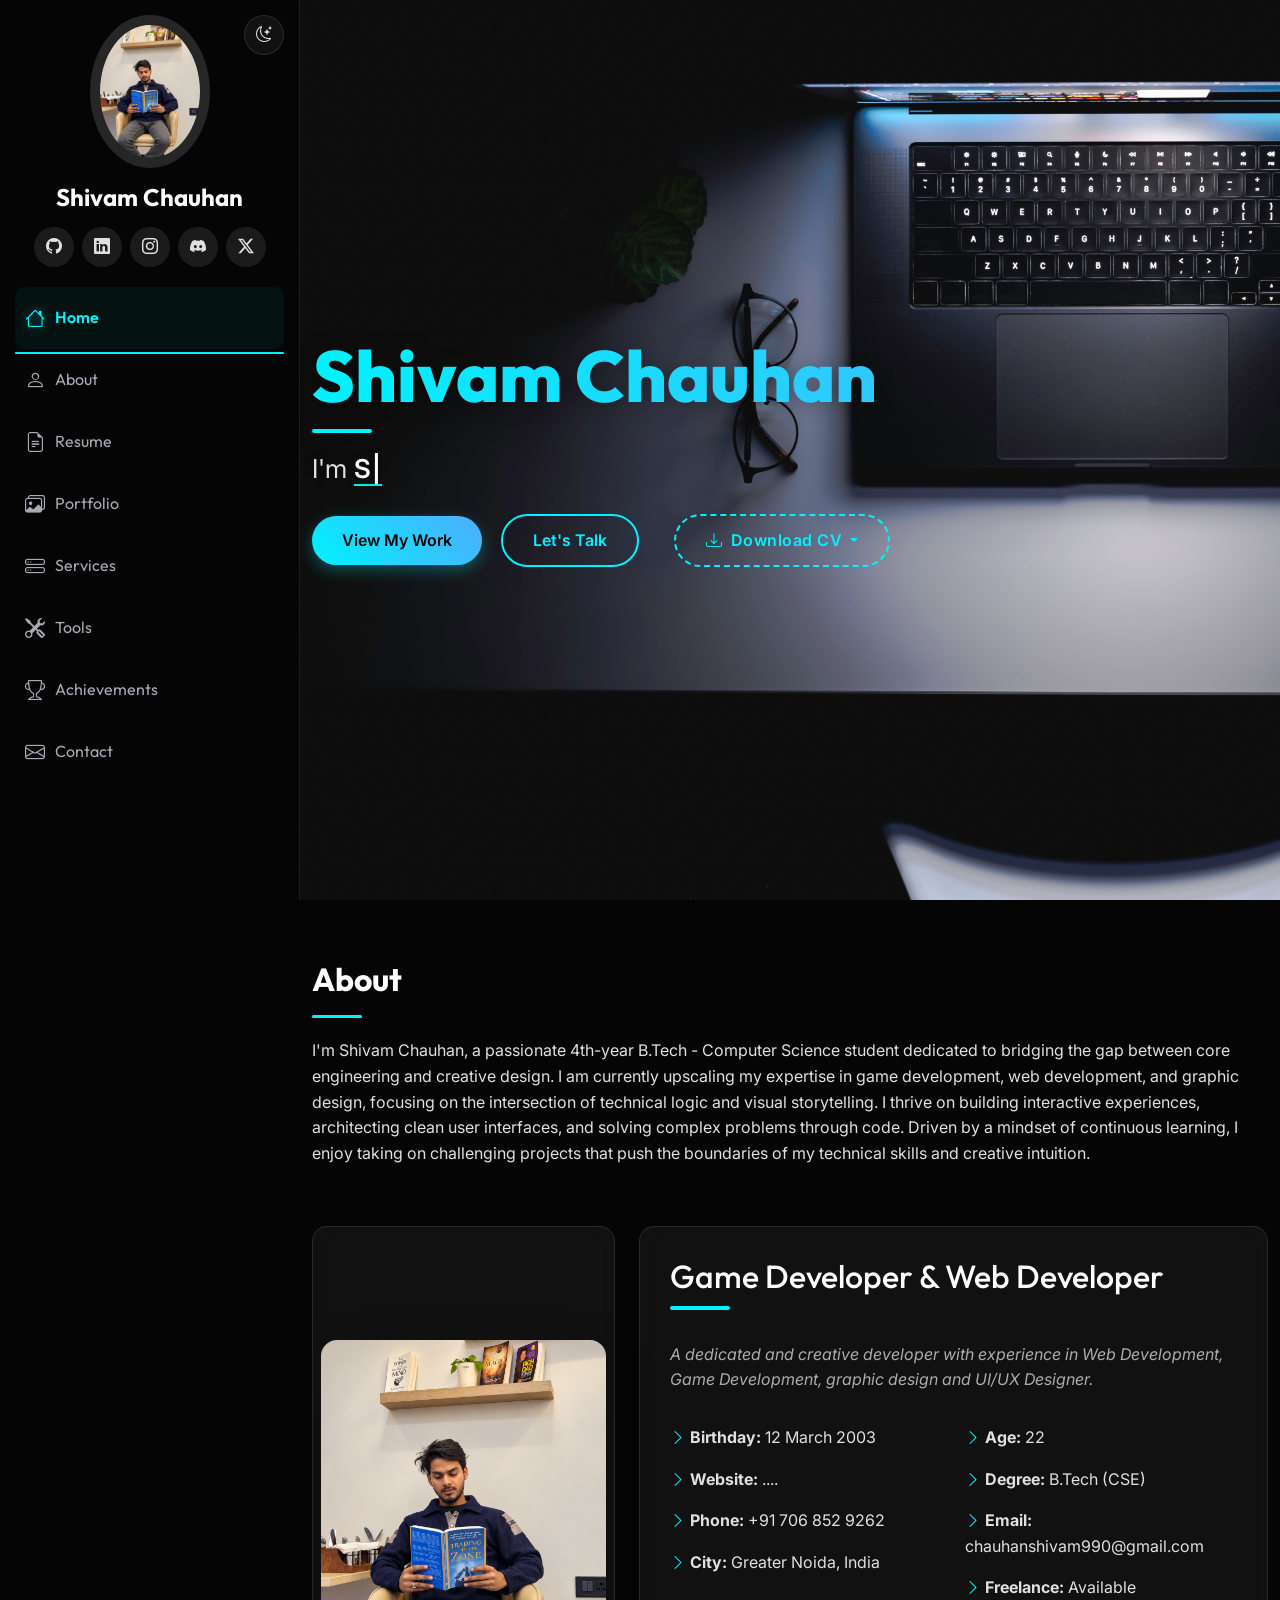
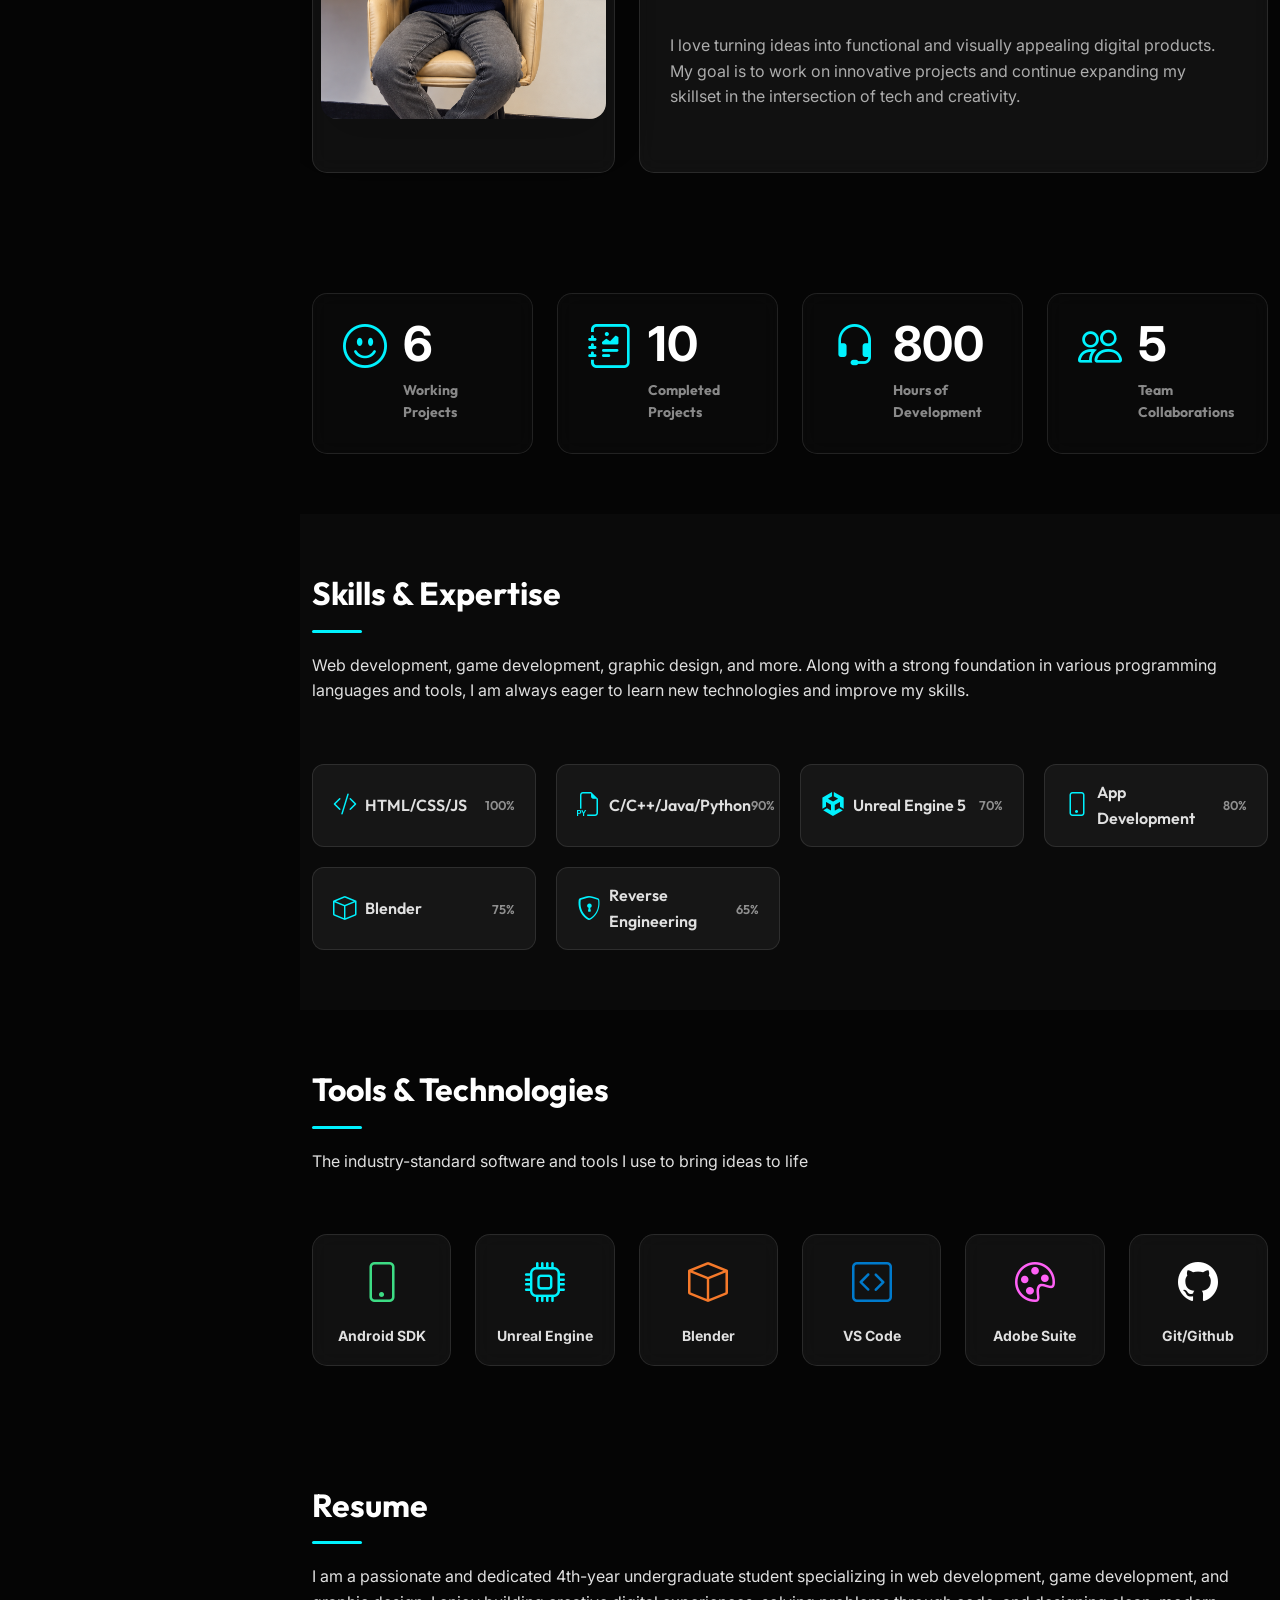
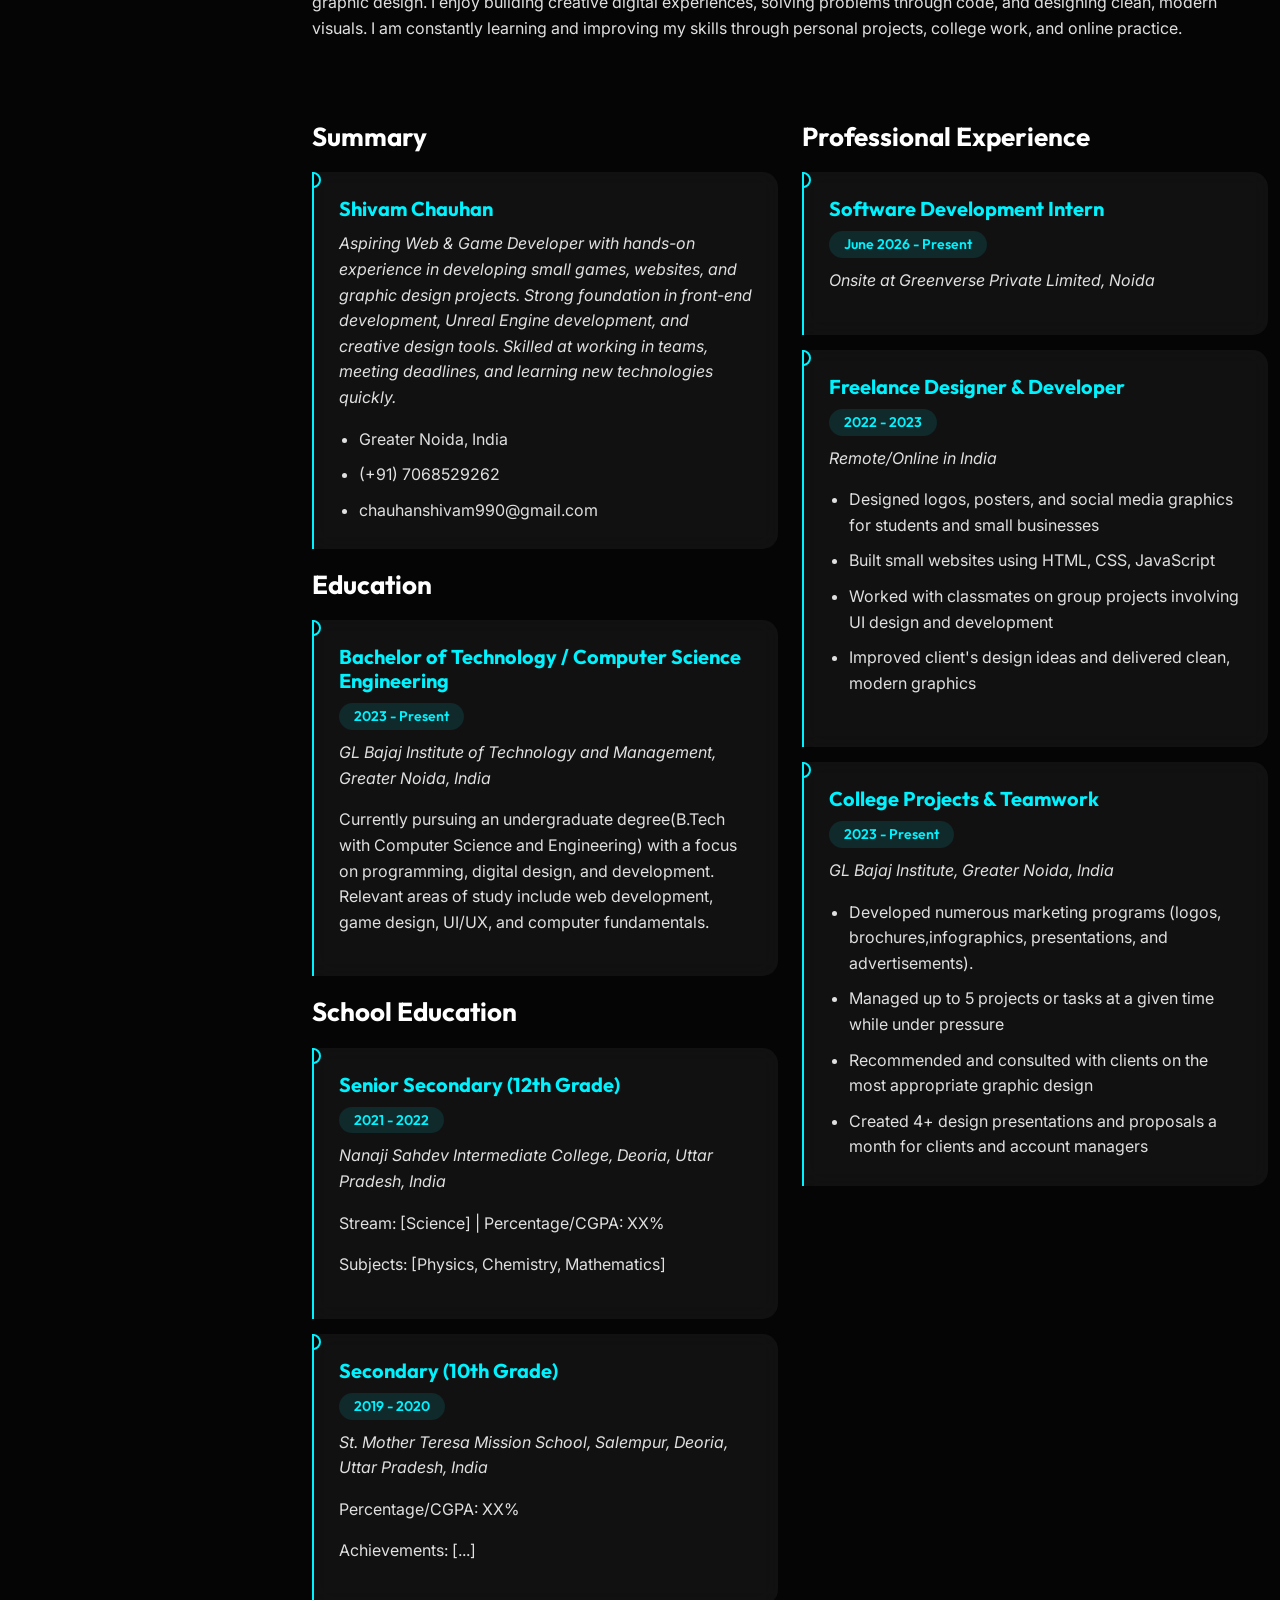
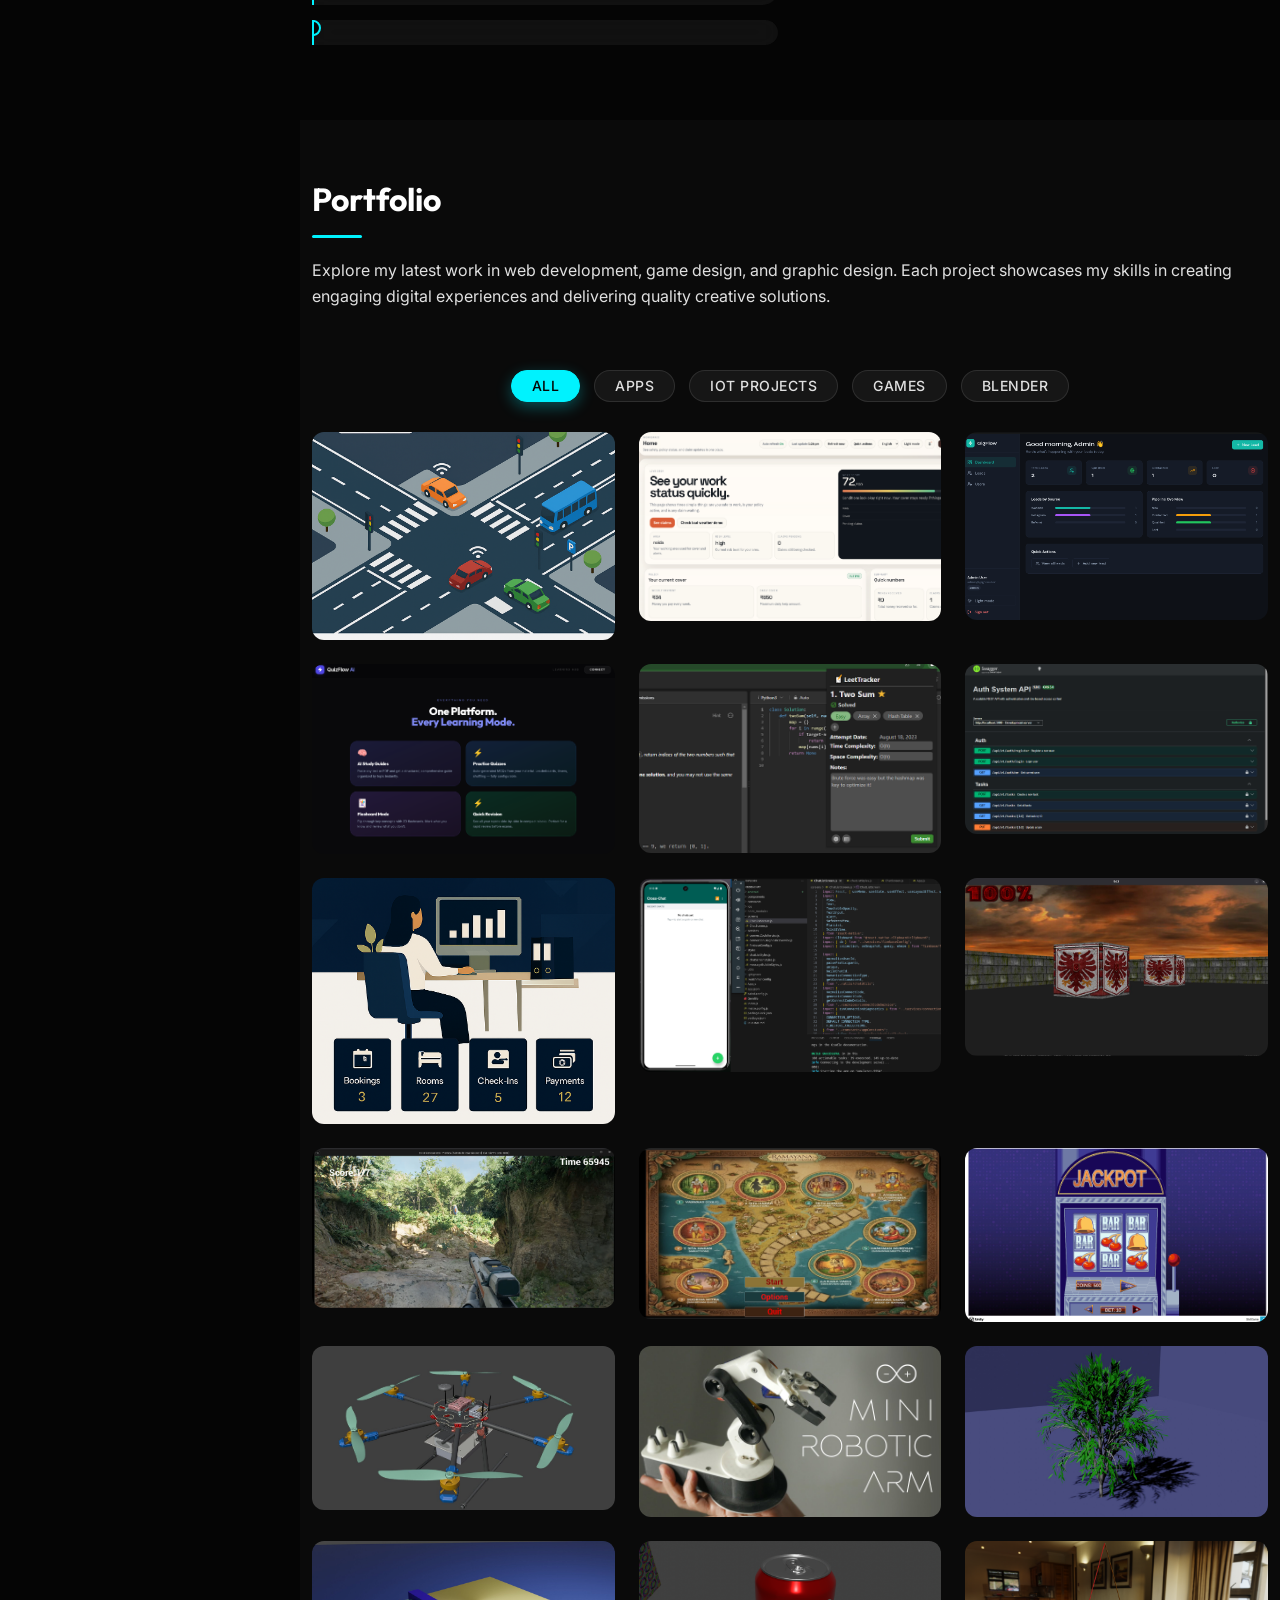
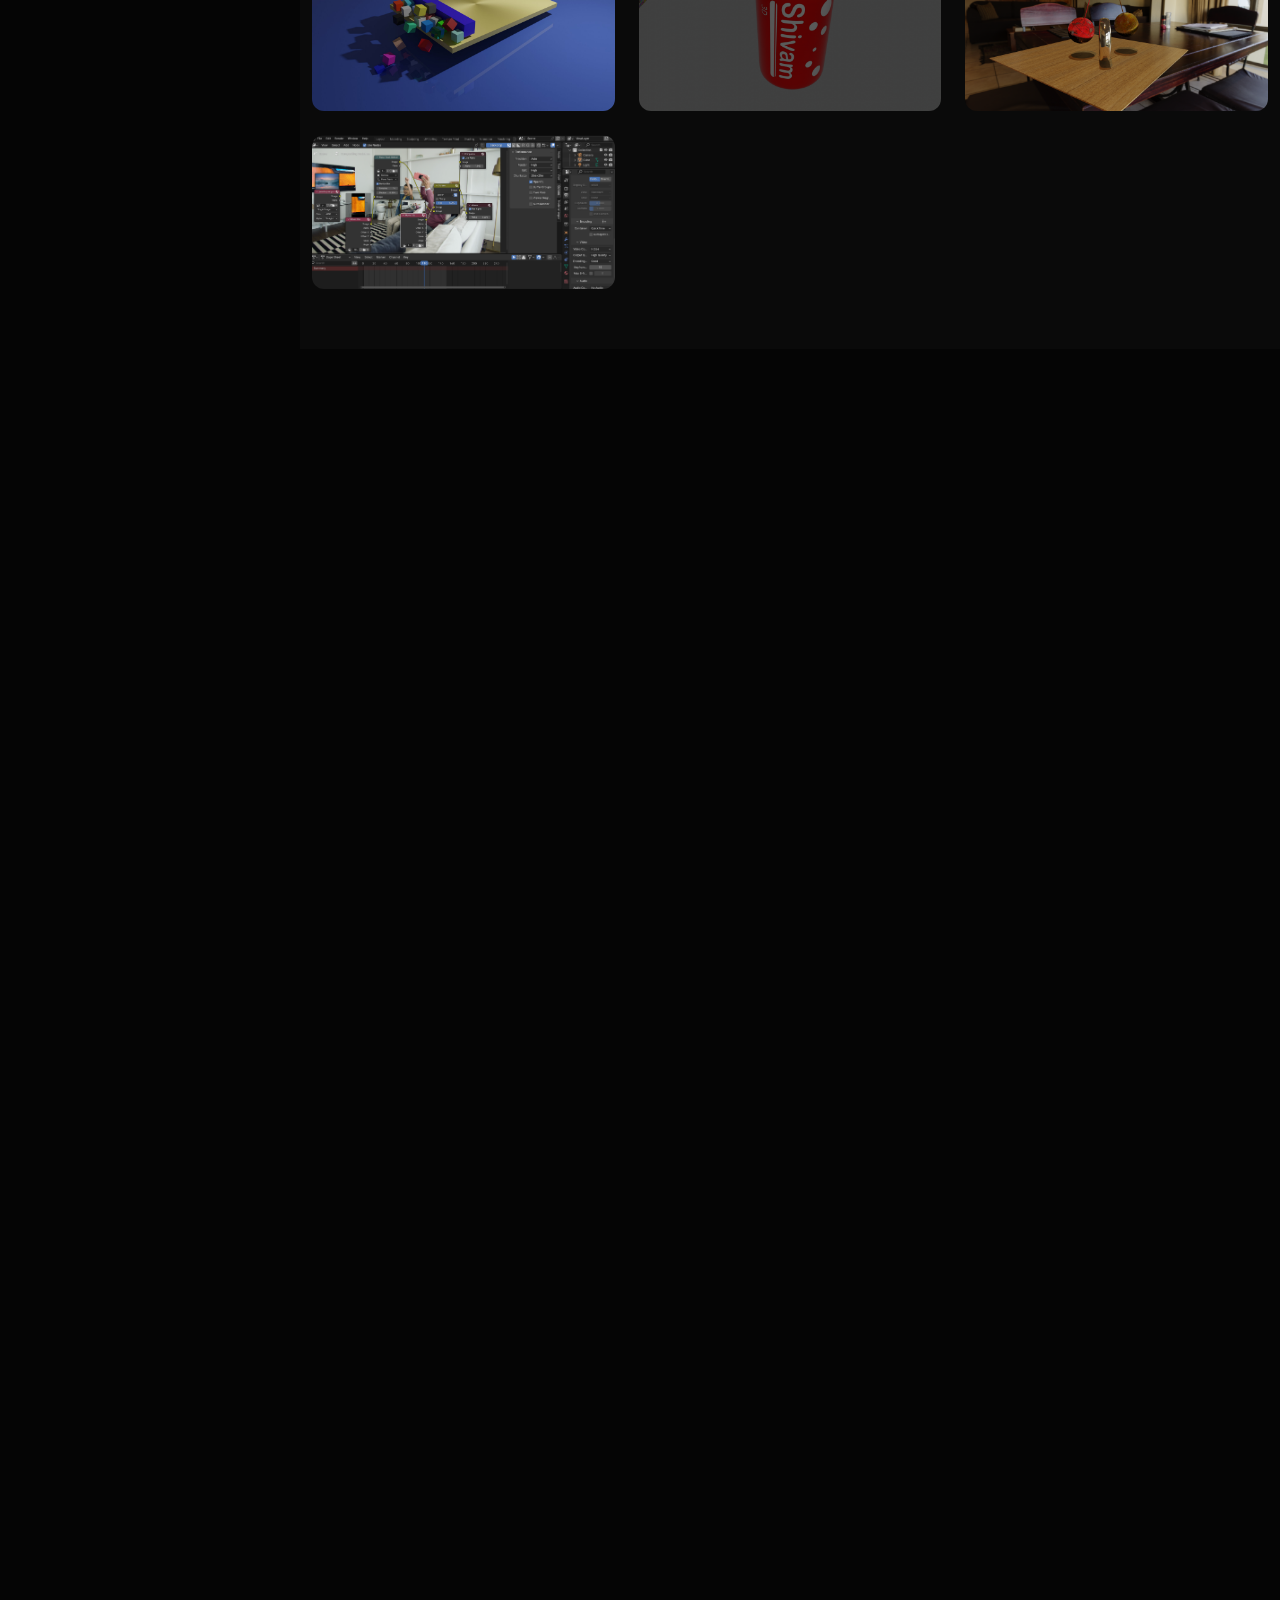
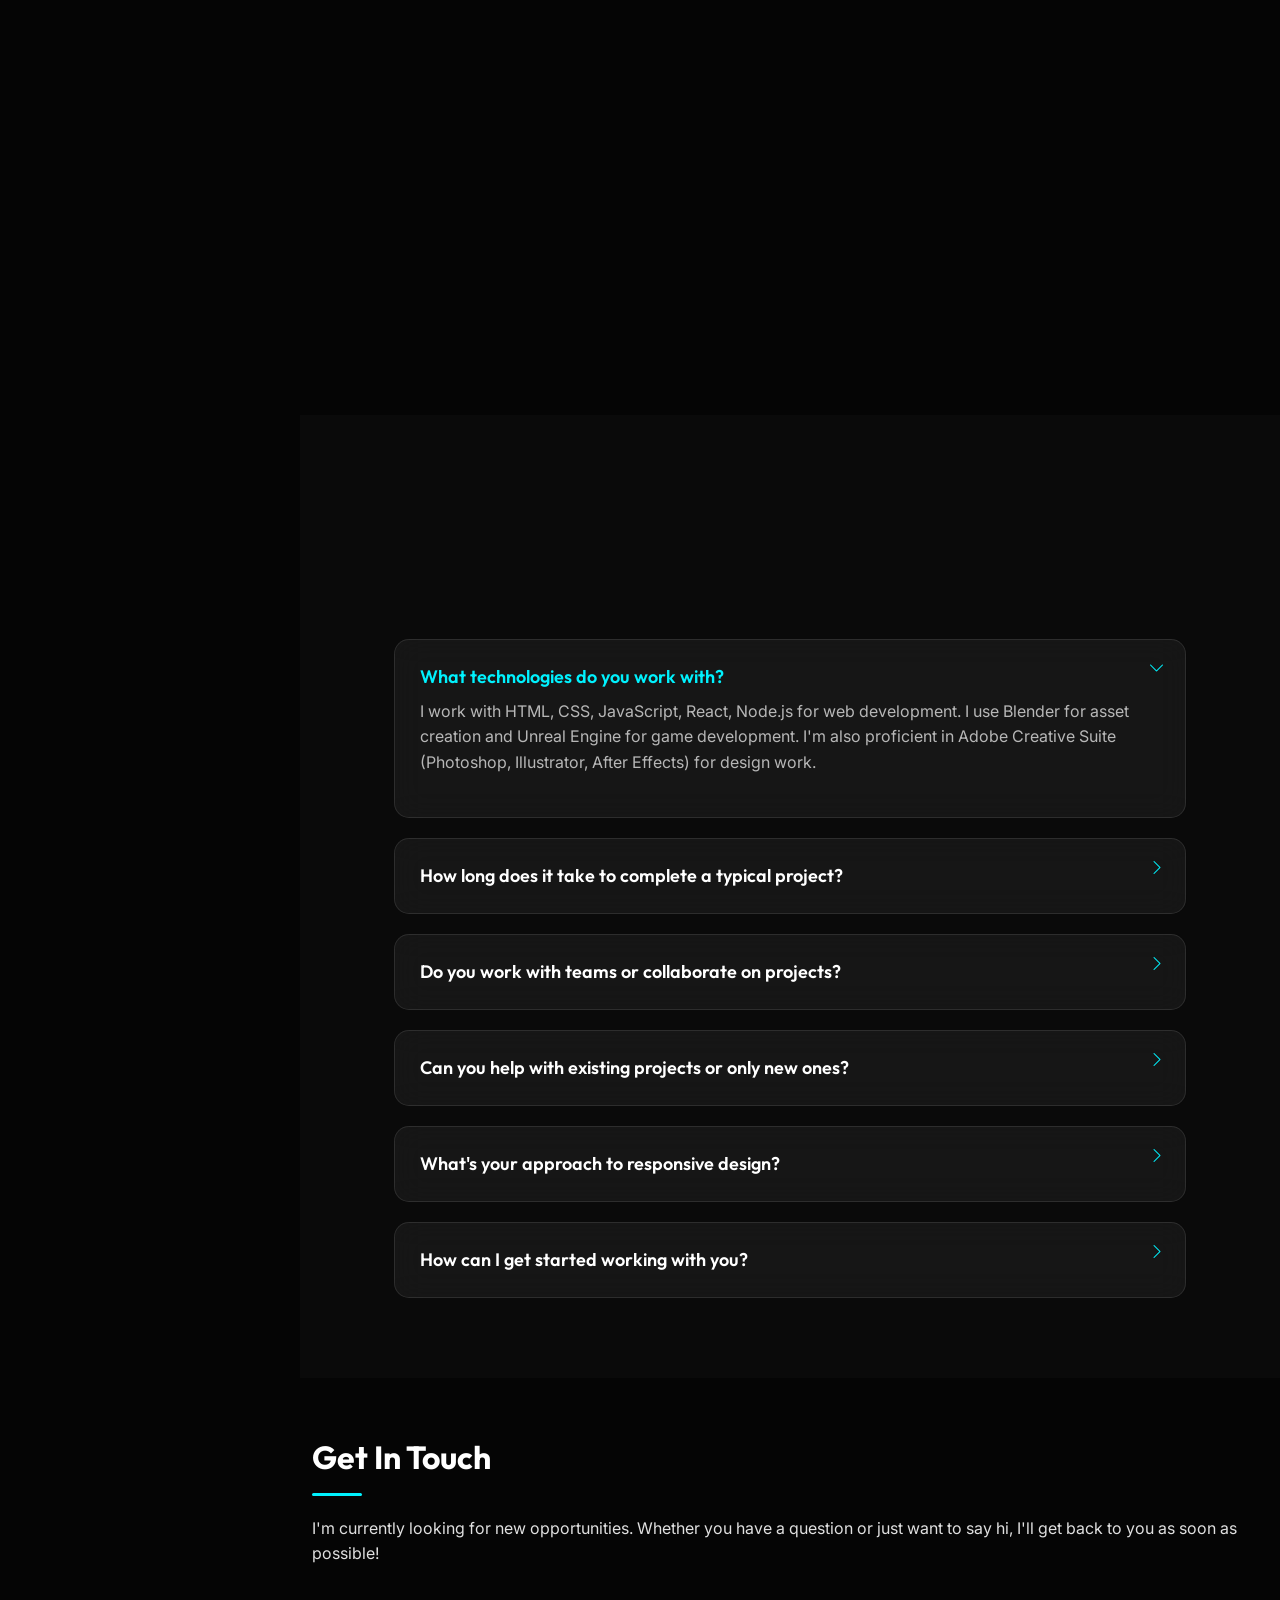
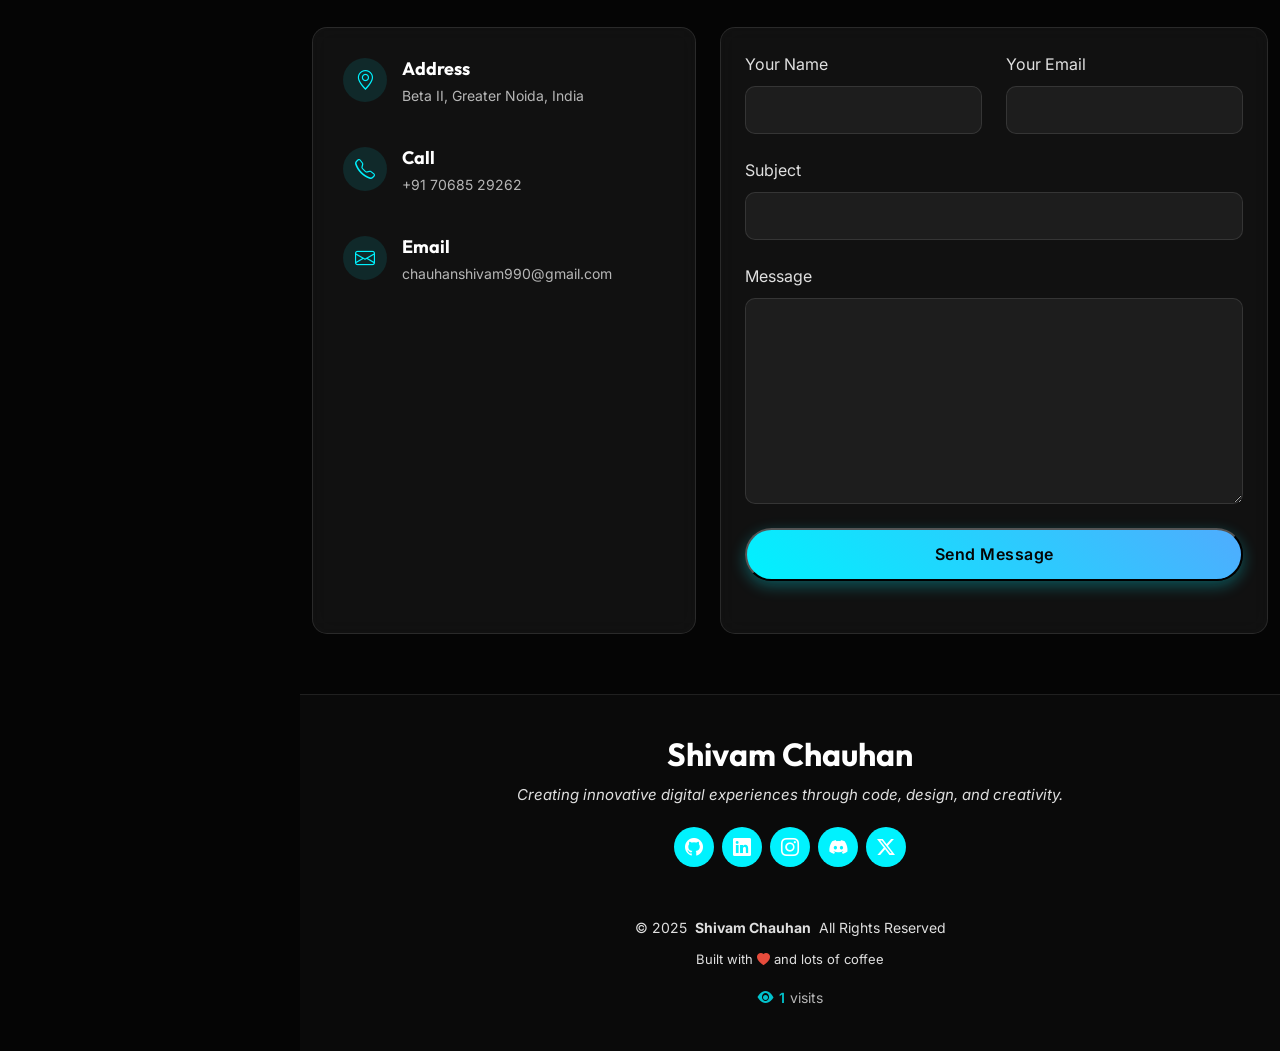
==== commit f8e21b47: ".." ====
--- a/index.html
+++ b/index.html
@@ -1057,7 +1057,7 @@
                 <i class="bi bi-geo-alt flex-shrink-0"></i>
                 <div>
                   <h3>Address</h3>
-                  <p>3rd Cross street, Beta II, Greater Noida, India </p>
+                  <p>Beta II, Greater Noida, India </p>
                 </div>
               </div><!-- End Info Item -->
 
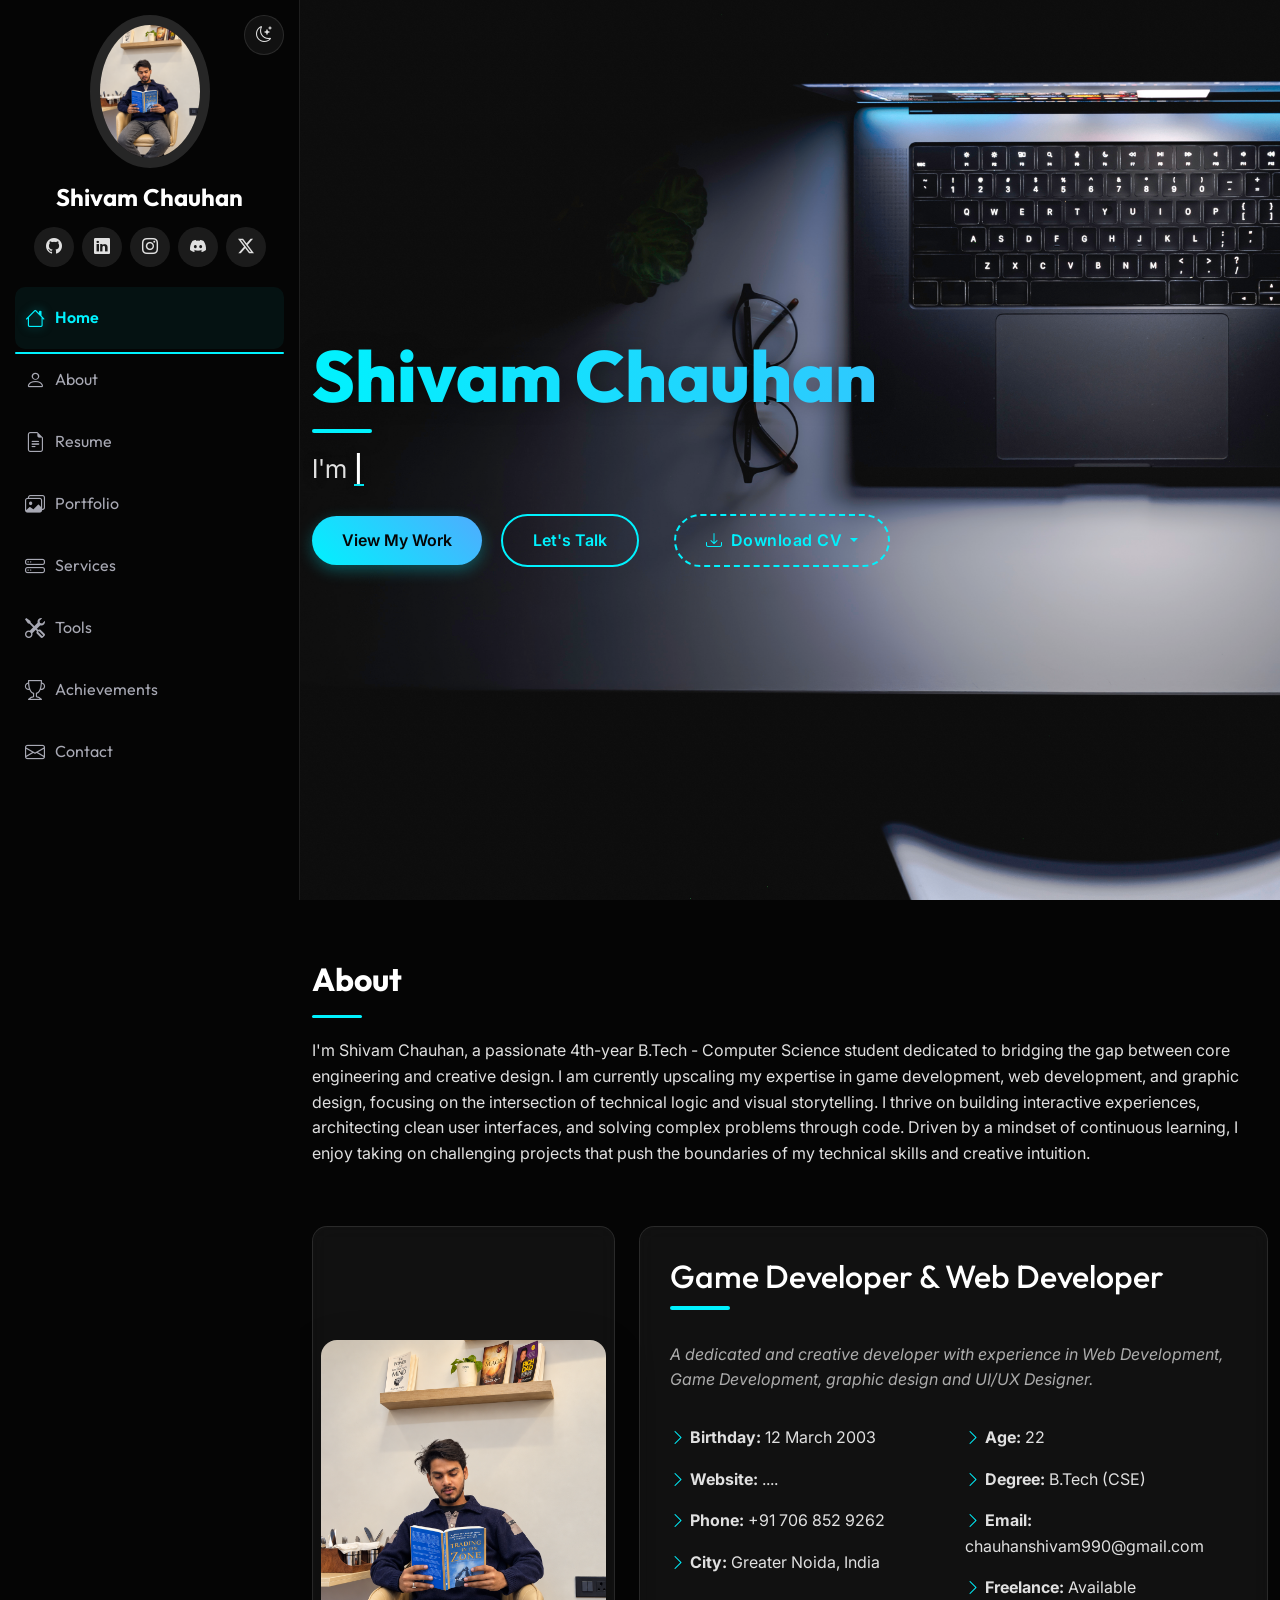
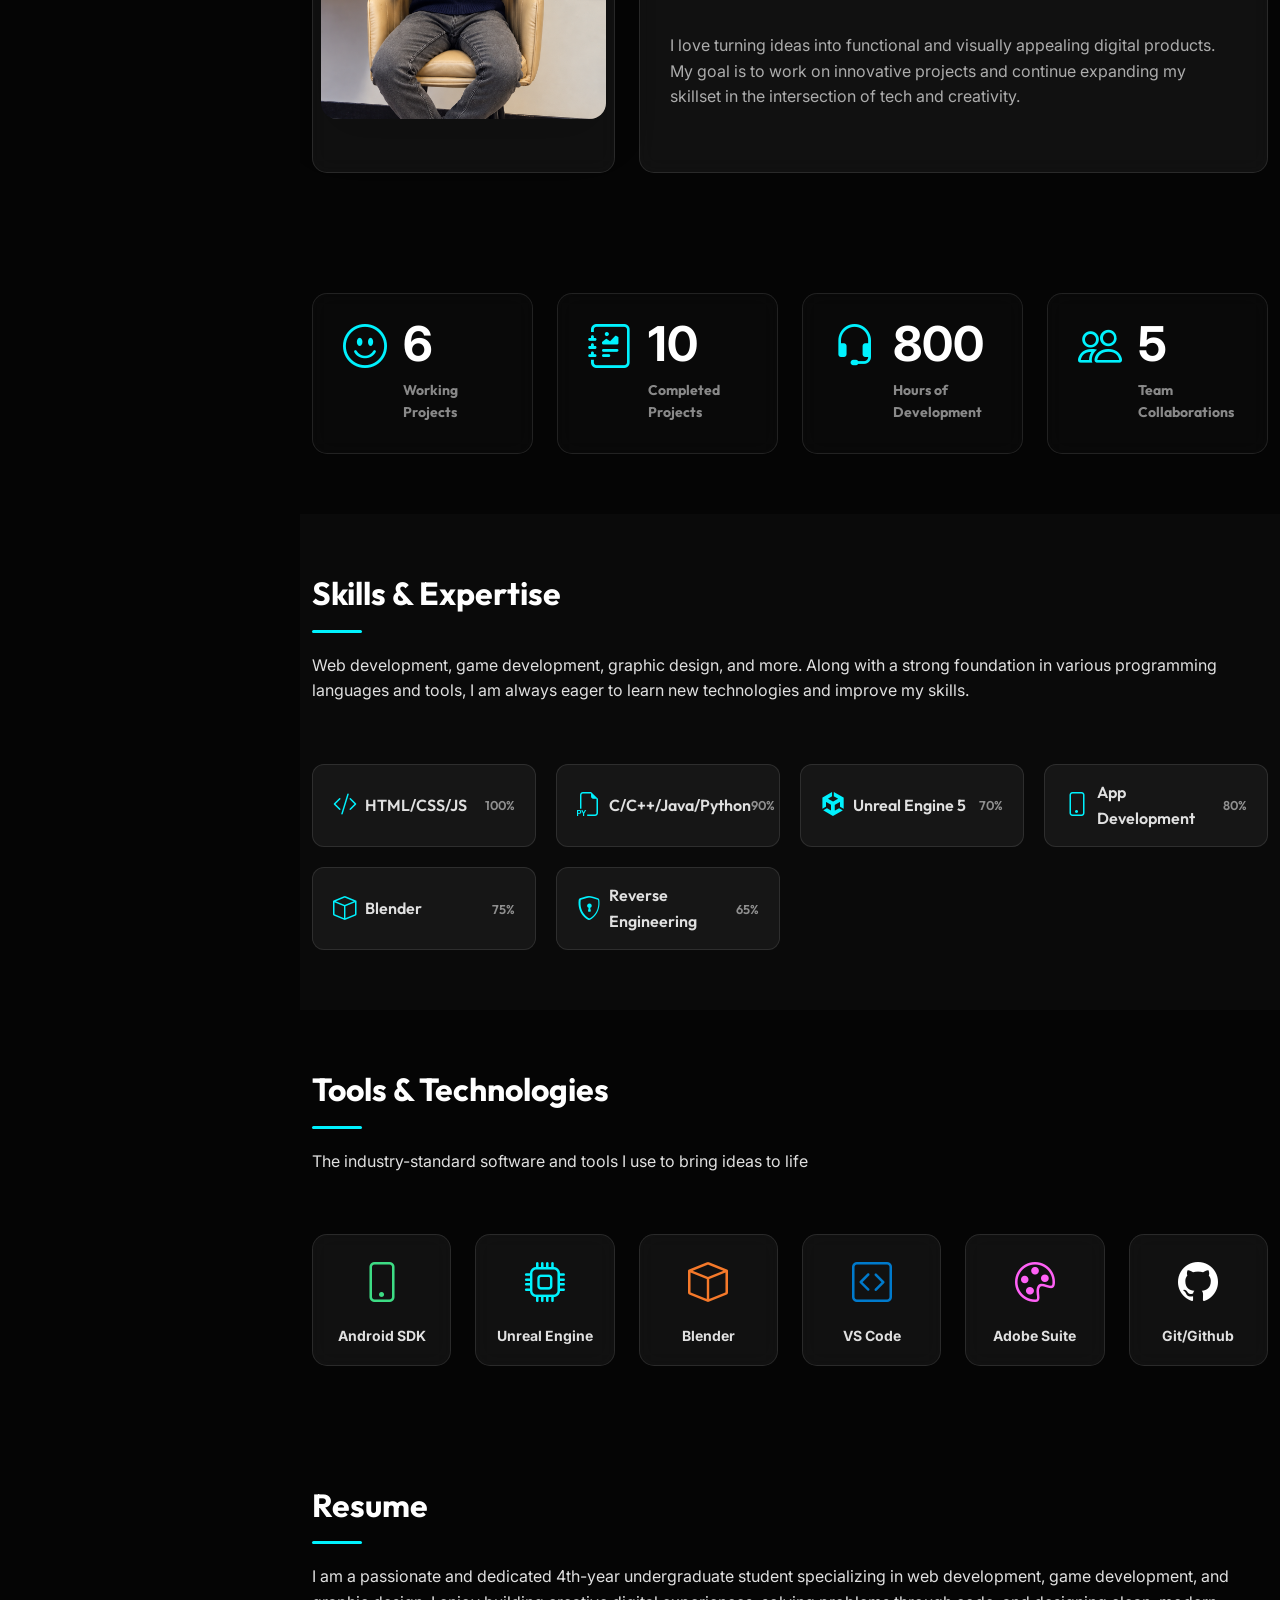
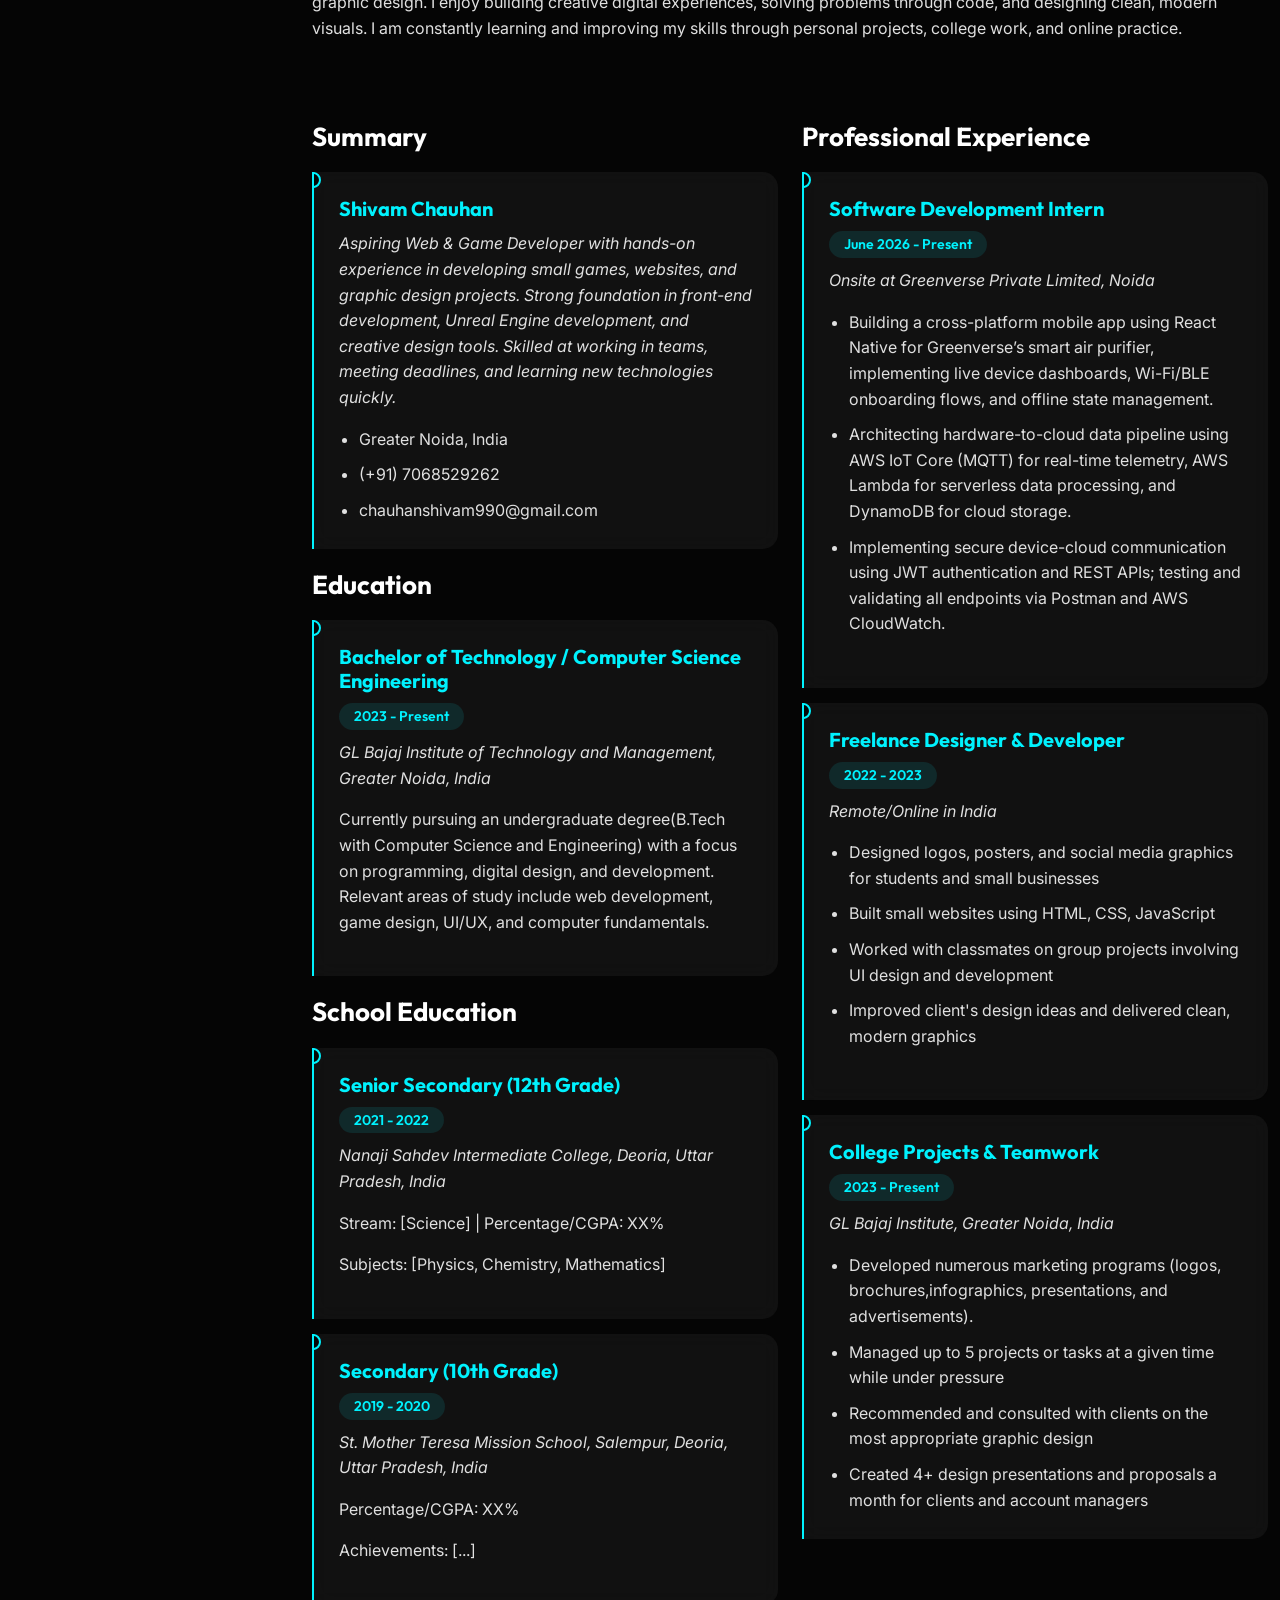
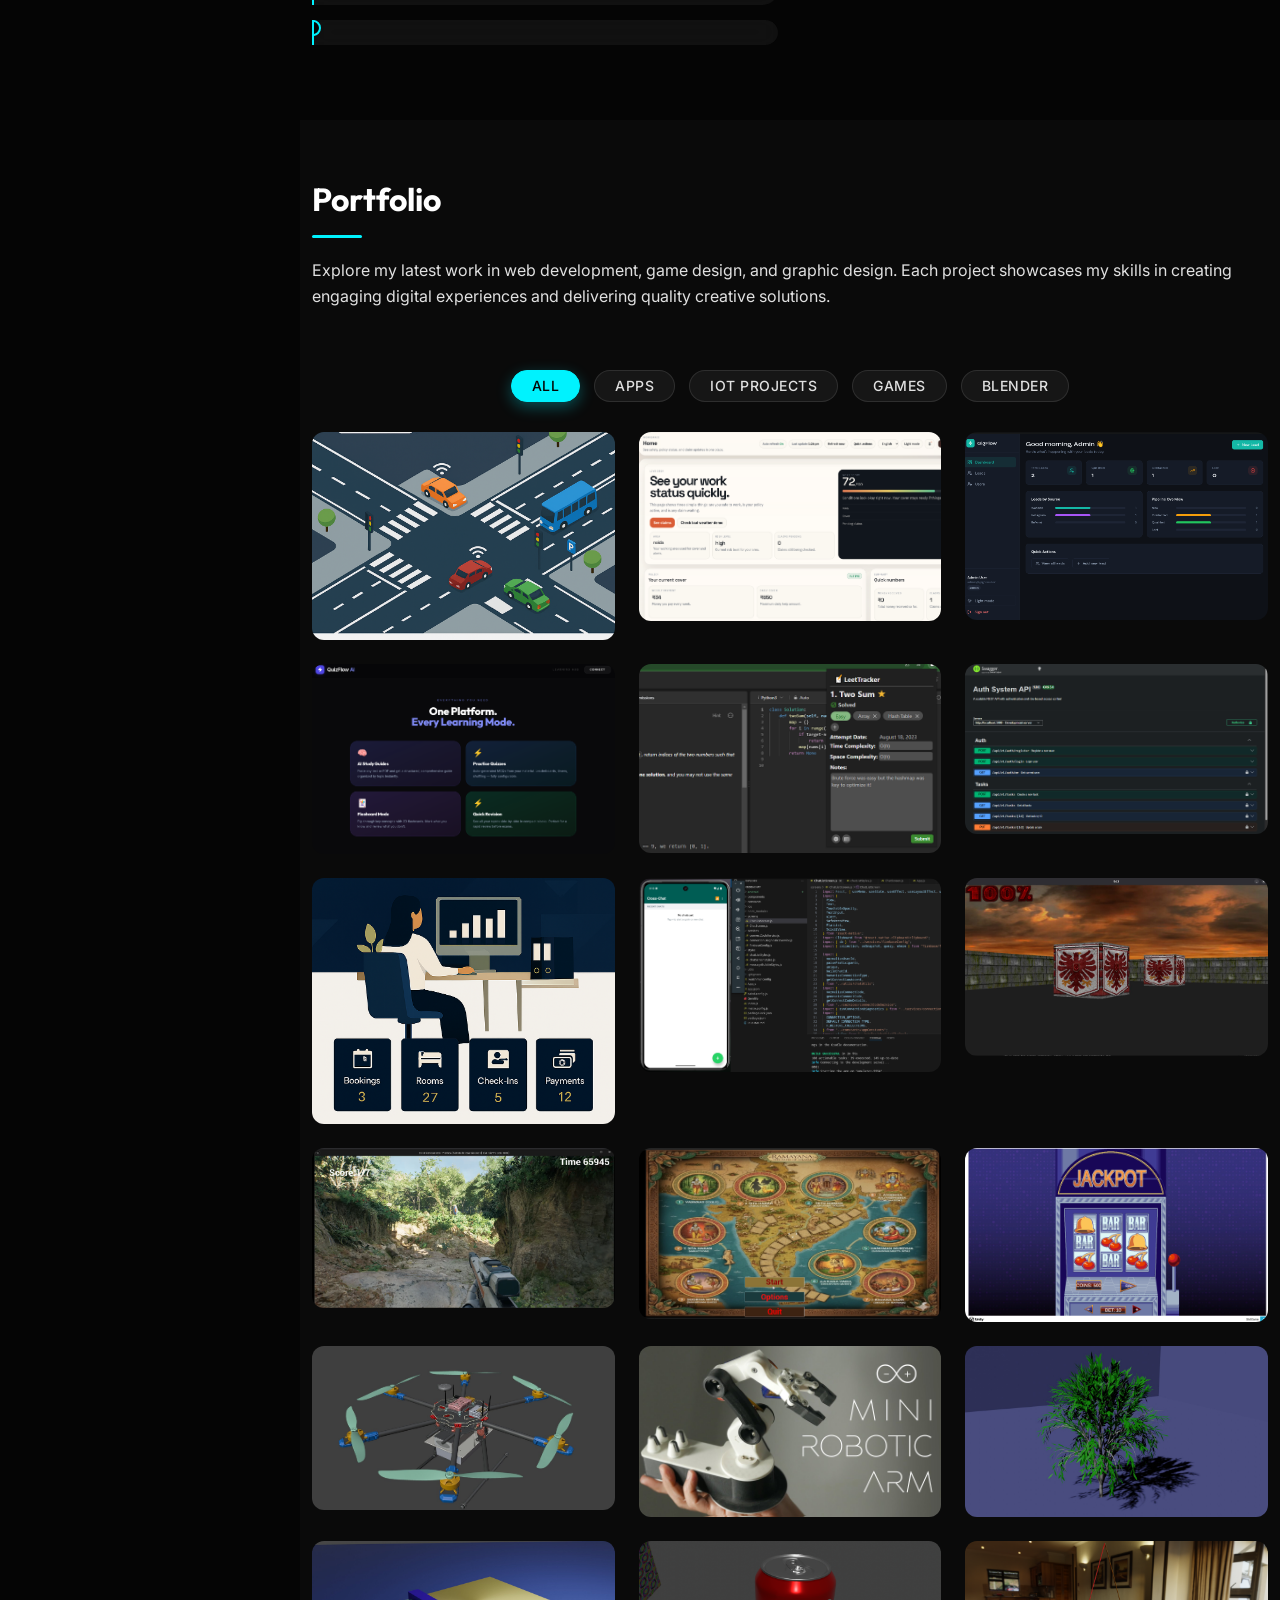
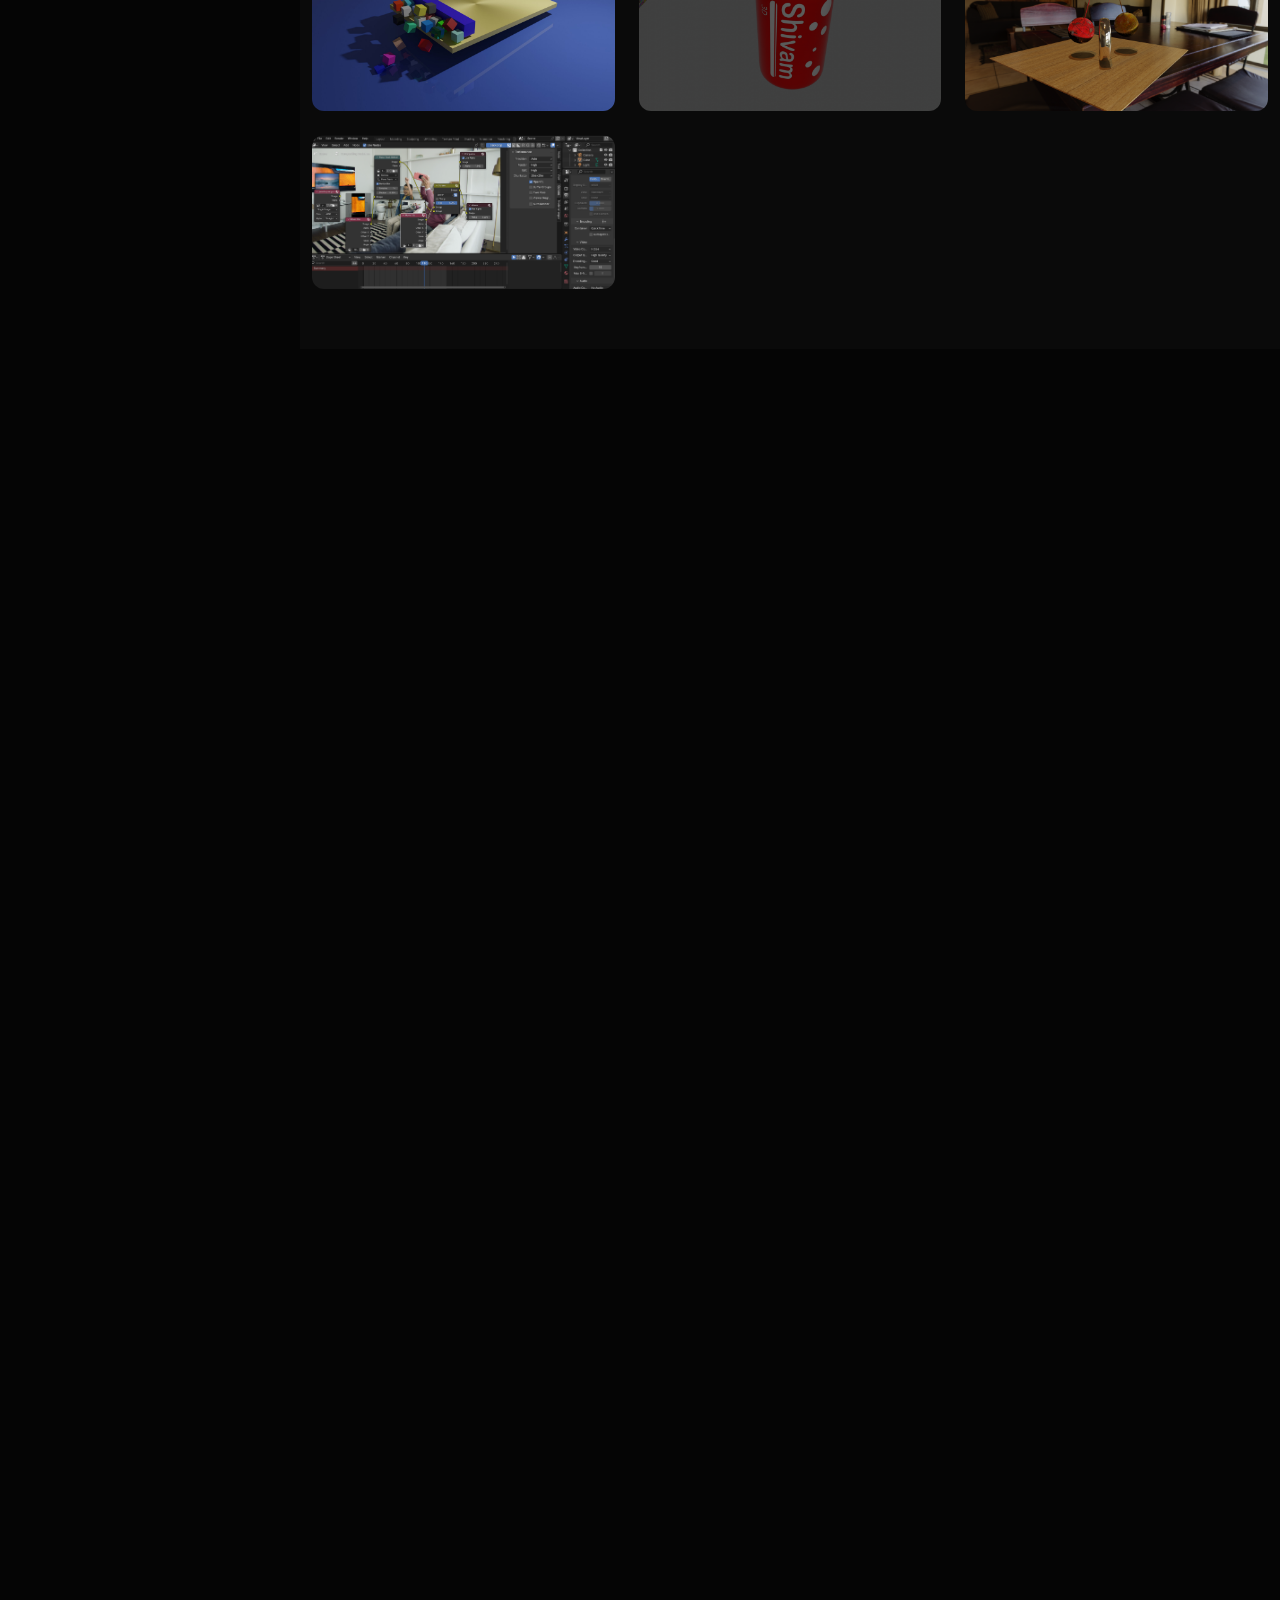
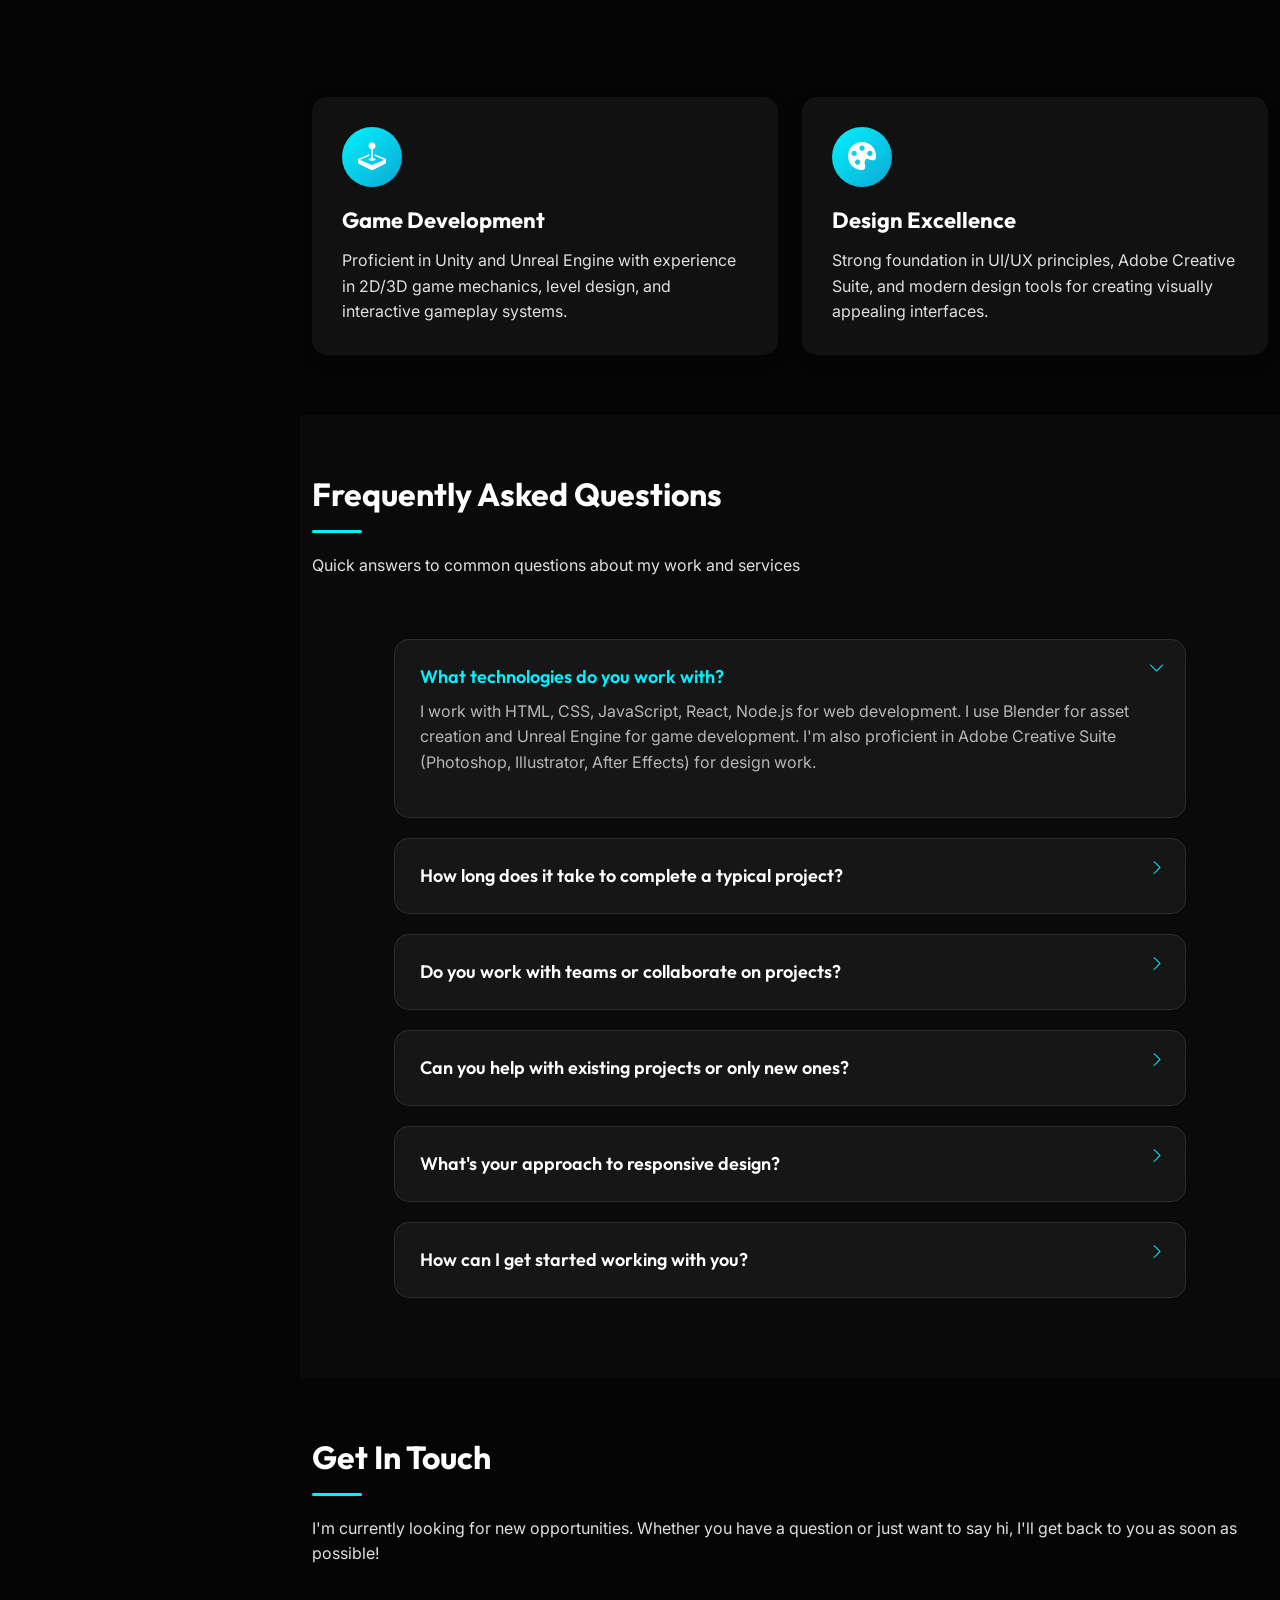
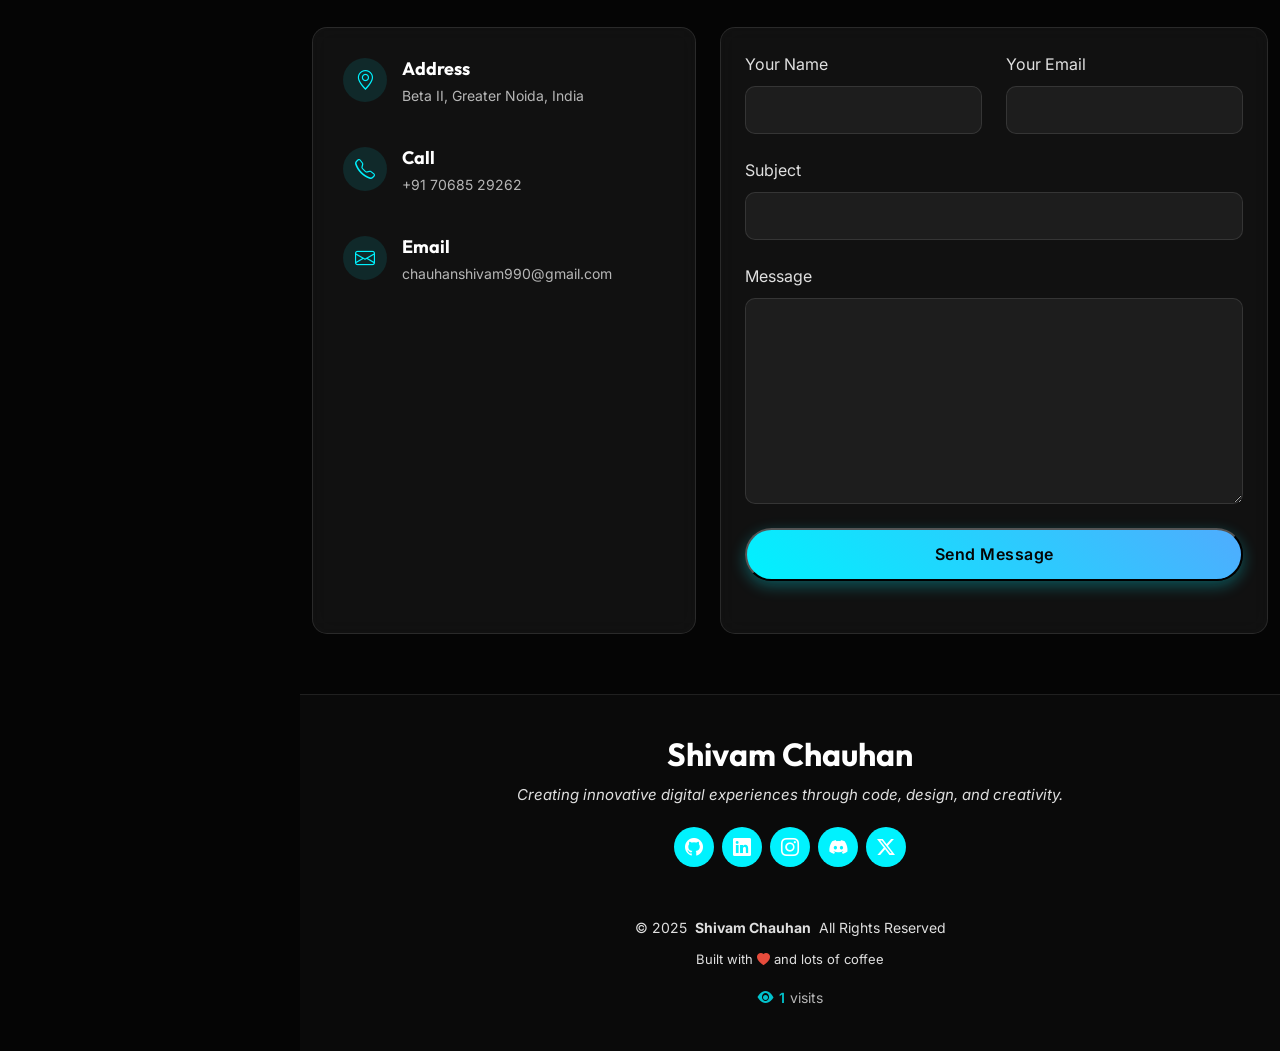
==== commit 7a14e17c: "added intern details" ====
--- a/index.html
+++ b/index.html
@@ -418,12 +418,14 @@
               <h4>Software Development Intern</h4>
               <h5>June 2026 - Present</h5>
               <p><em>Onsite at Greenverse Private Limited, Noida</em></p>
-              <!-- <ul>
-                <li>Designed logos, posters, and social media graphics for students and small businesses</li>
-                <li>Built small websites using HTML, CSS, JavaScript </li>
-                <li>Worked with classmates on group projects involving UI design and development</li>
-                <li>Improved client's design ideas and delivered clean, modern graphics</li>
-              </ul> -->
+              <ul>
+                <li> Building a cross-platform mobile app using React Native for Greenverse’s smart air purifier, implementing live
+                    device dashboards, Wi-Fi/BLE onboarding flows, and offline state management.</li>
+                <li>Architecting hardware-to-cloud data pipeline using AWS IoT Core (MQTT) for real-time telemetry, AWS
+                    Lambda for serverless data processing, and DynamoDB for cloud storage. </li>
+                <li>Implementing secure device-cloud communication using JWT authentication and REST APIs; testing and
+                    validating all endpoints via Postman and AWS CloudWatch.</li>
+              </ul>
             </div><!-- Edn Resume Item -->
 
             <div class="resume-item">
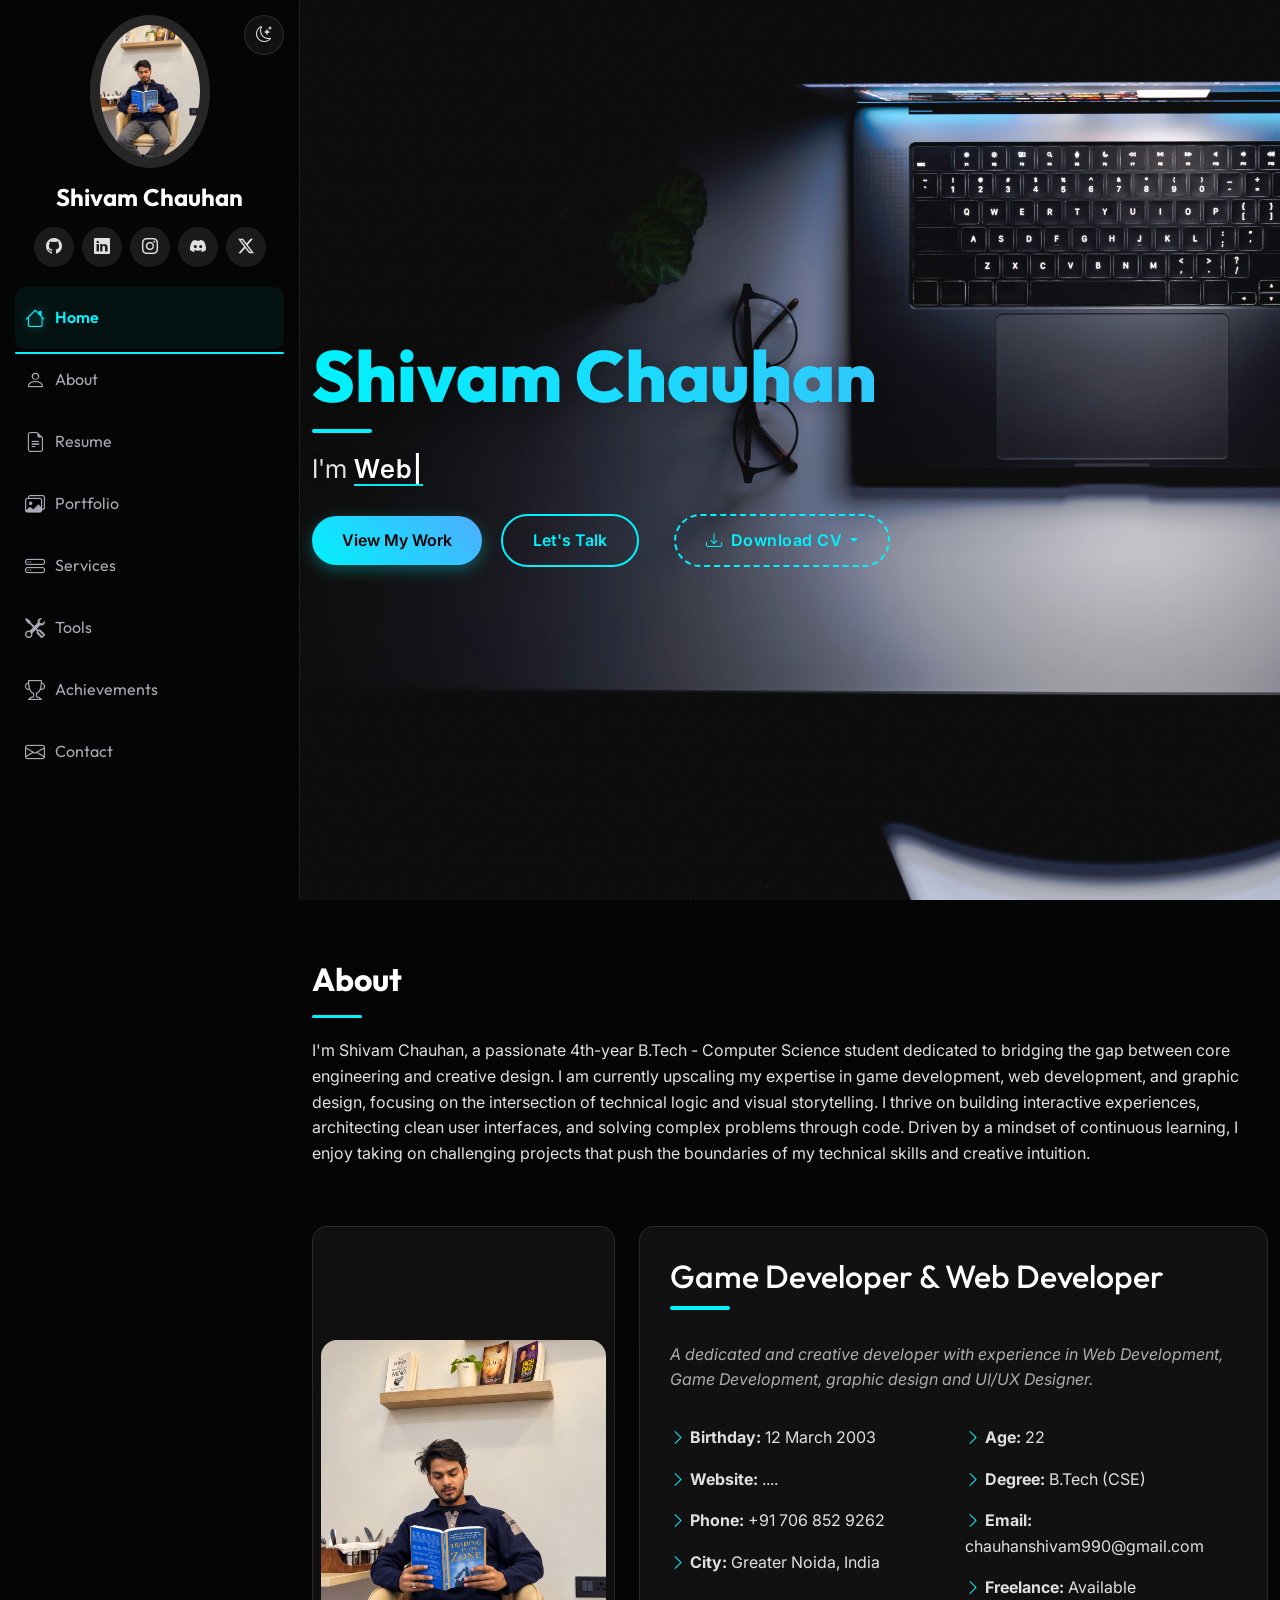
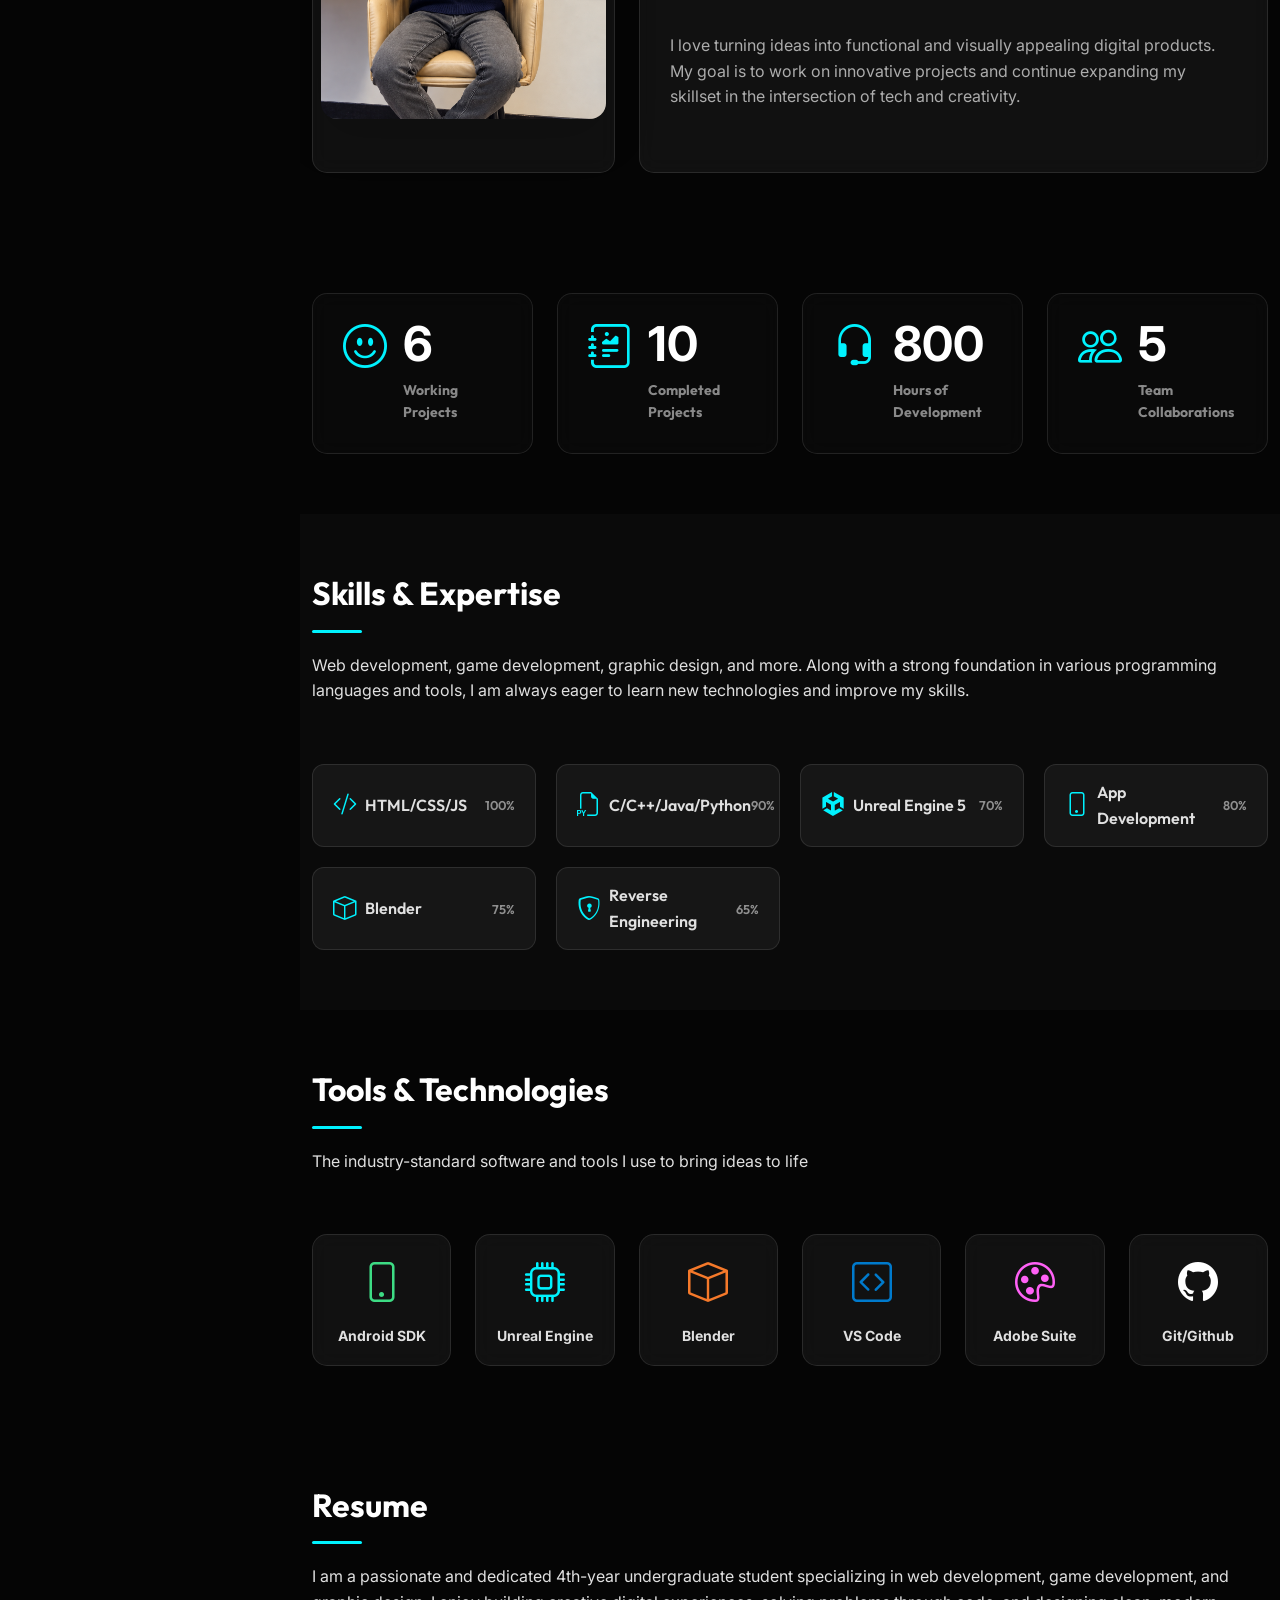
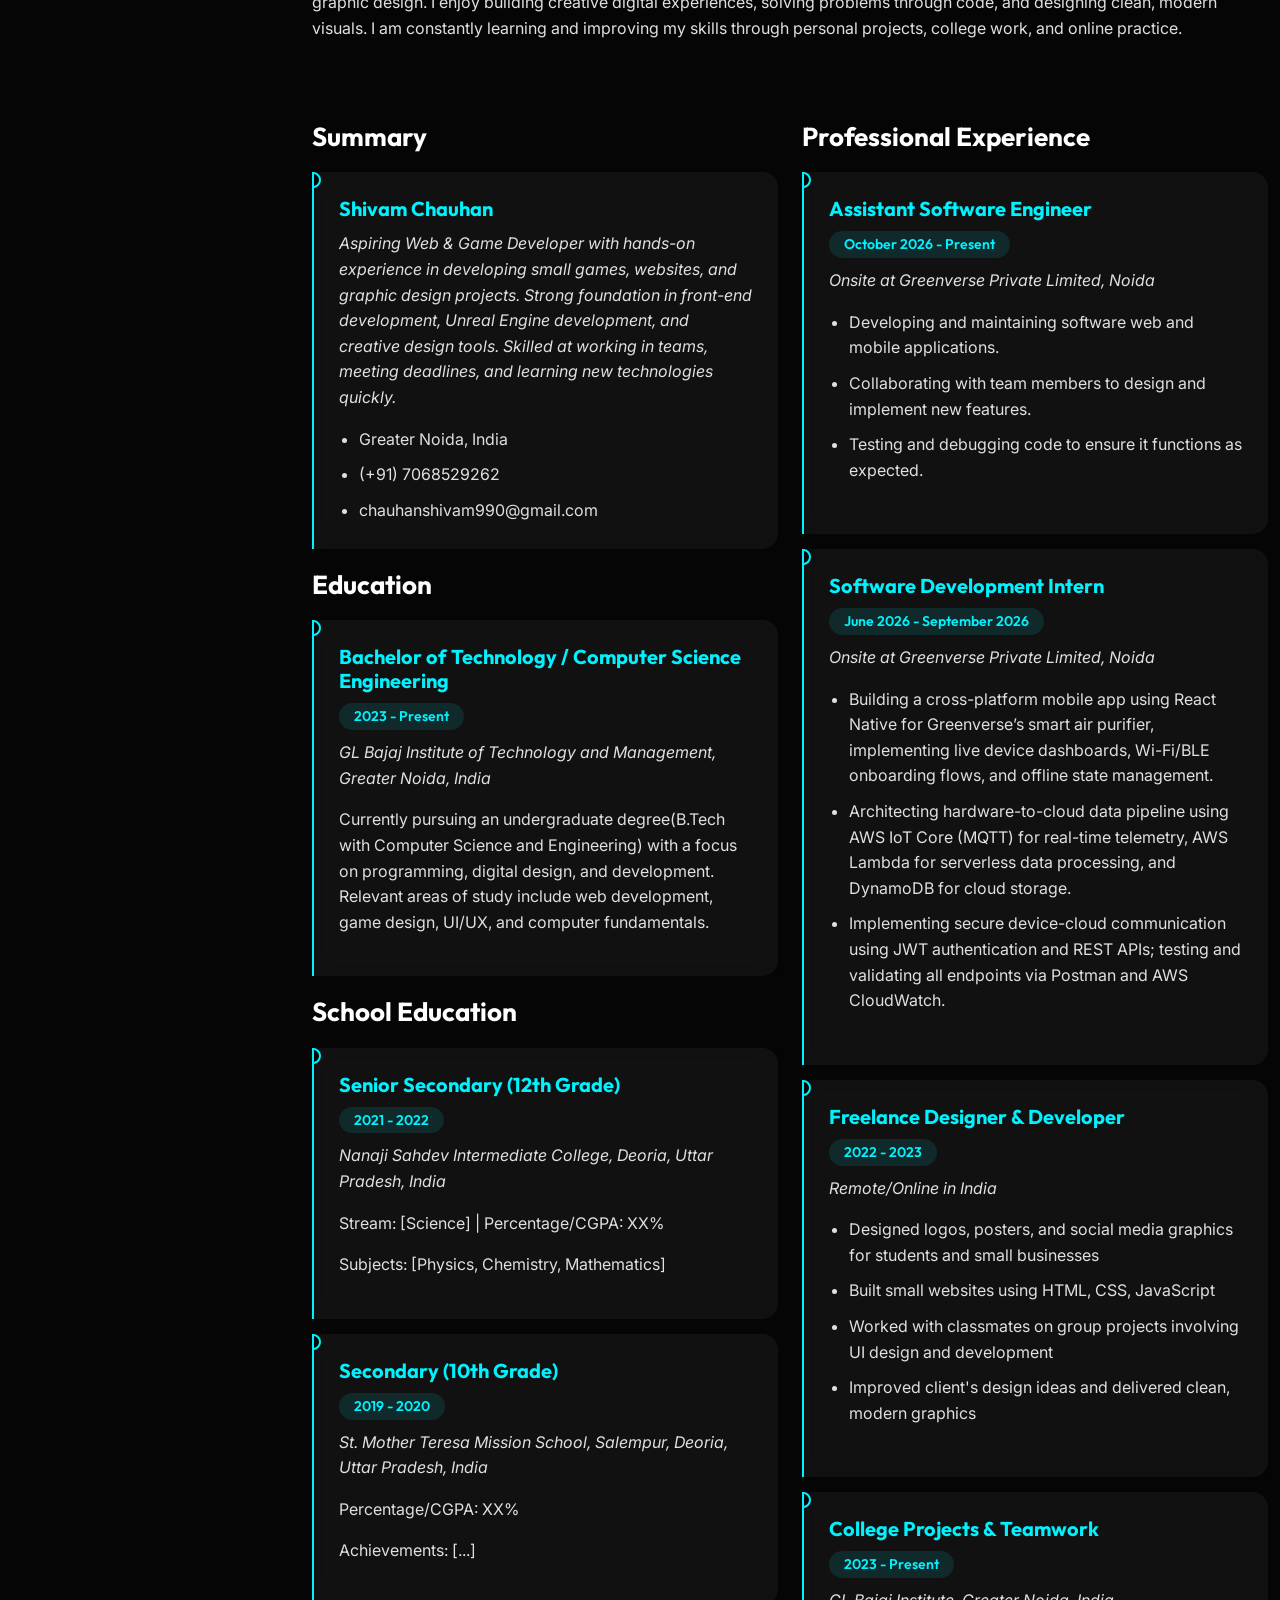
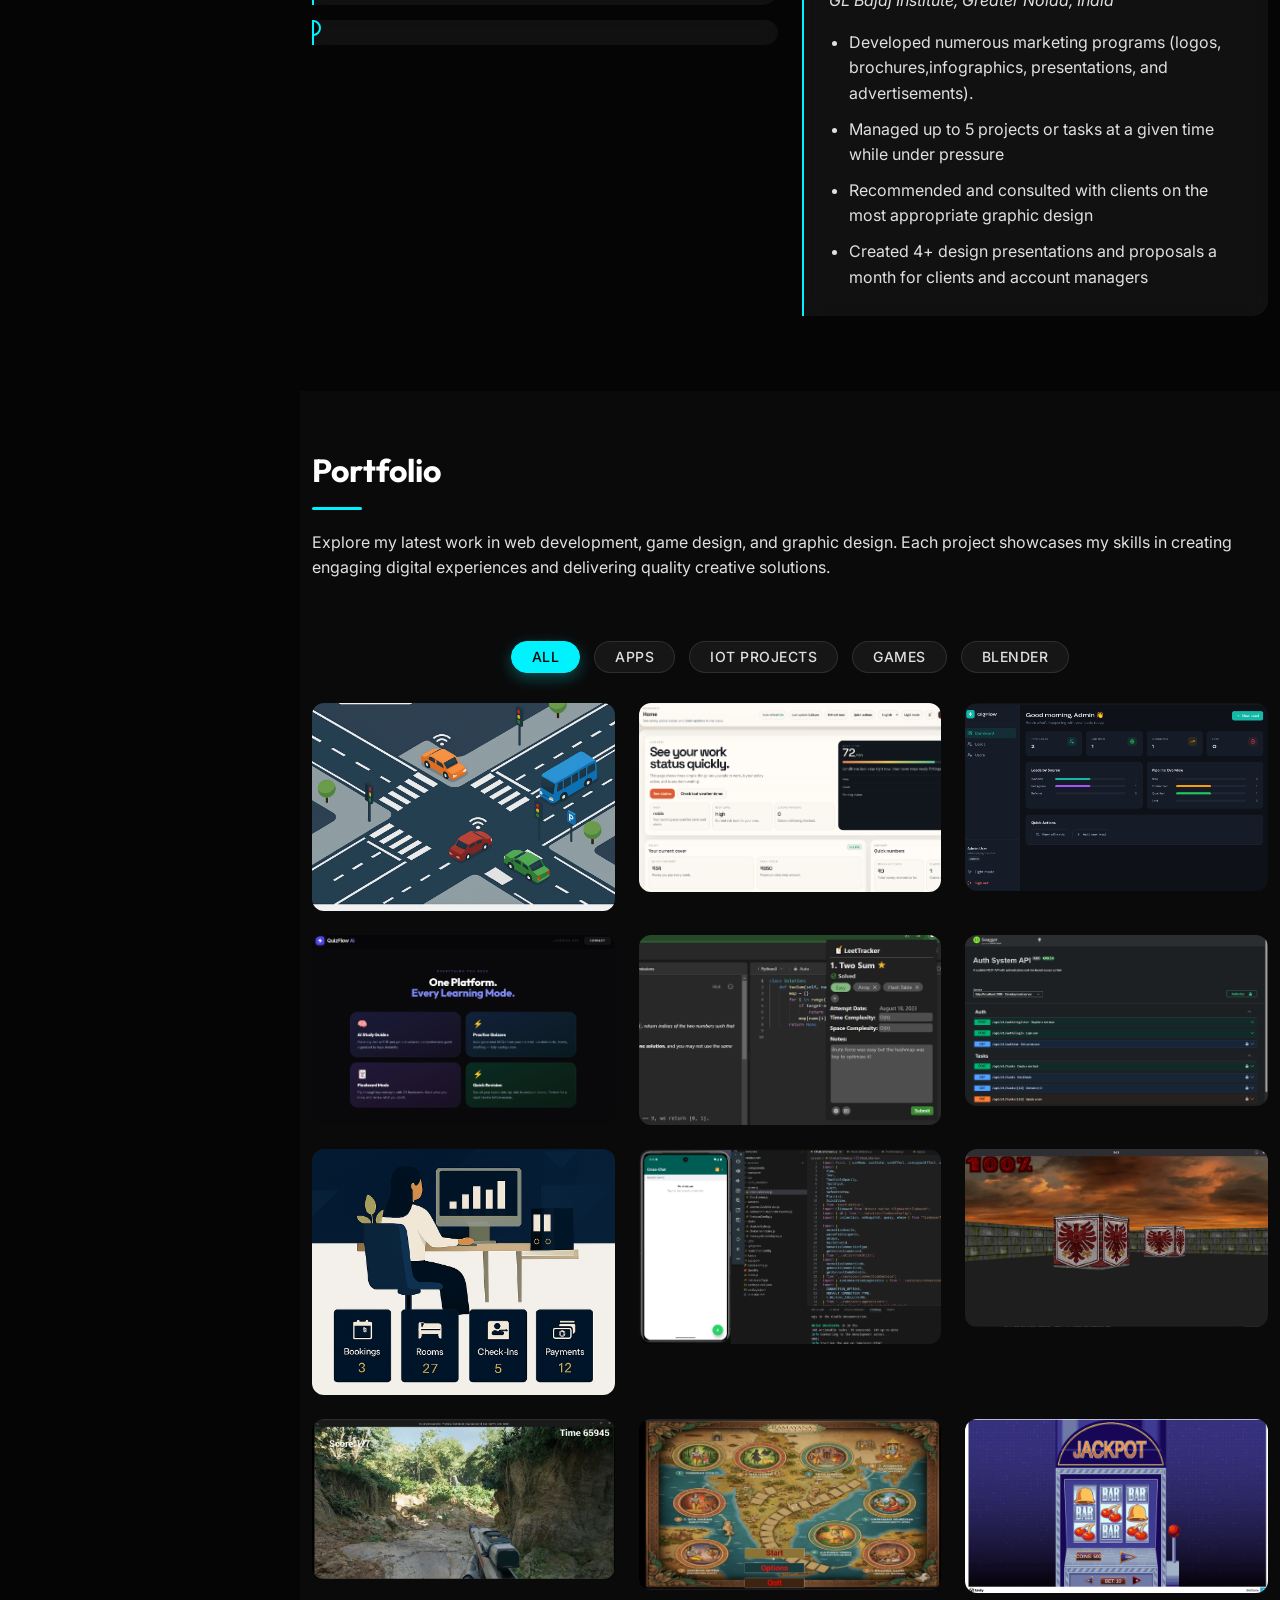
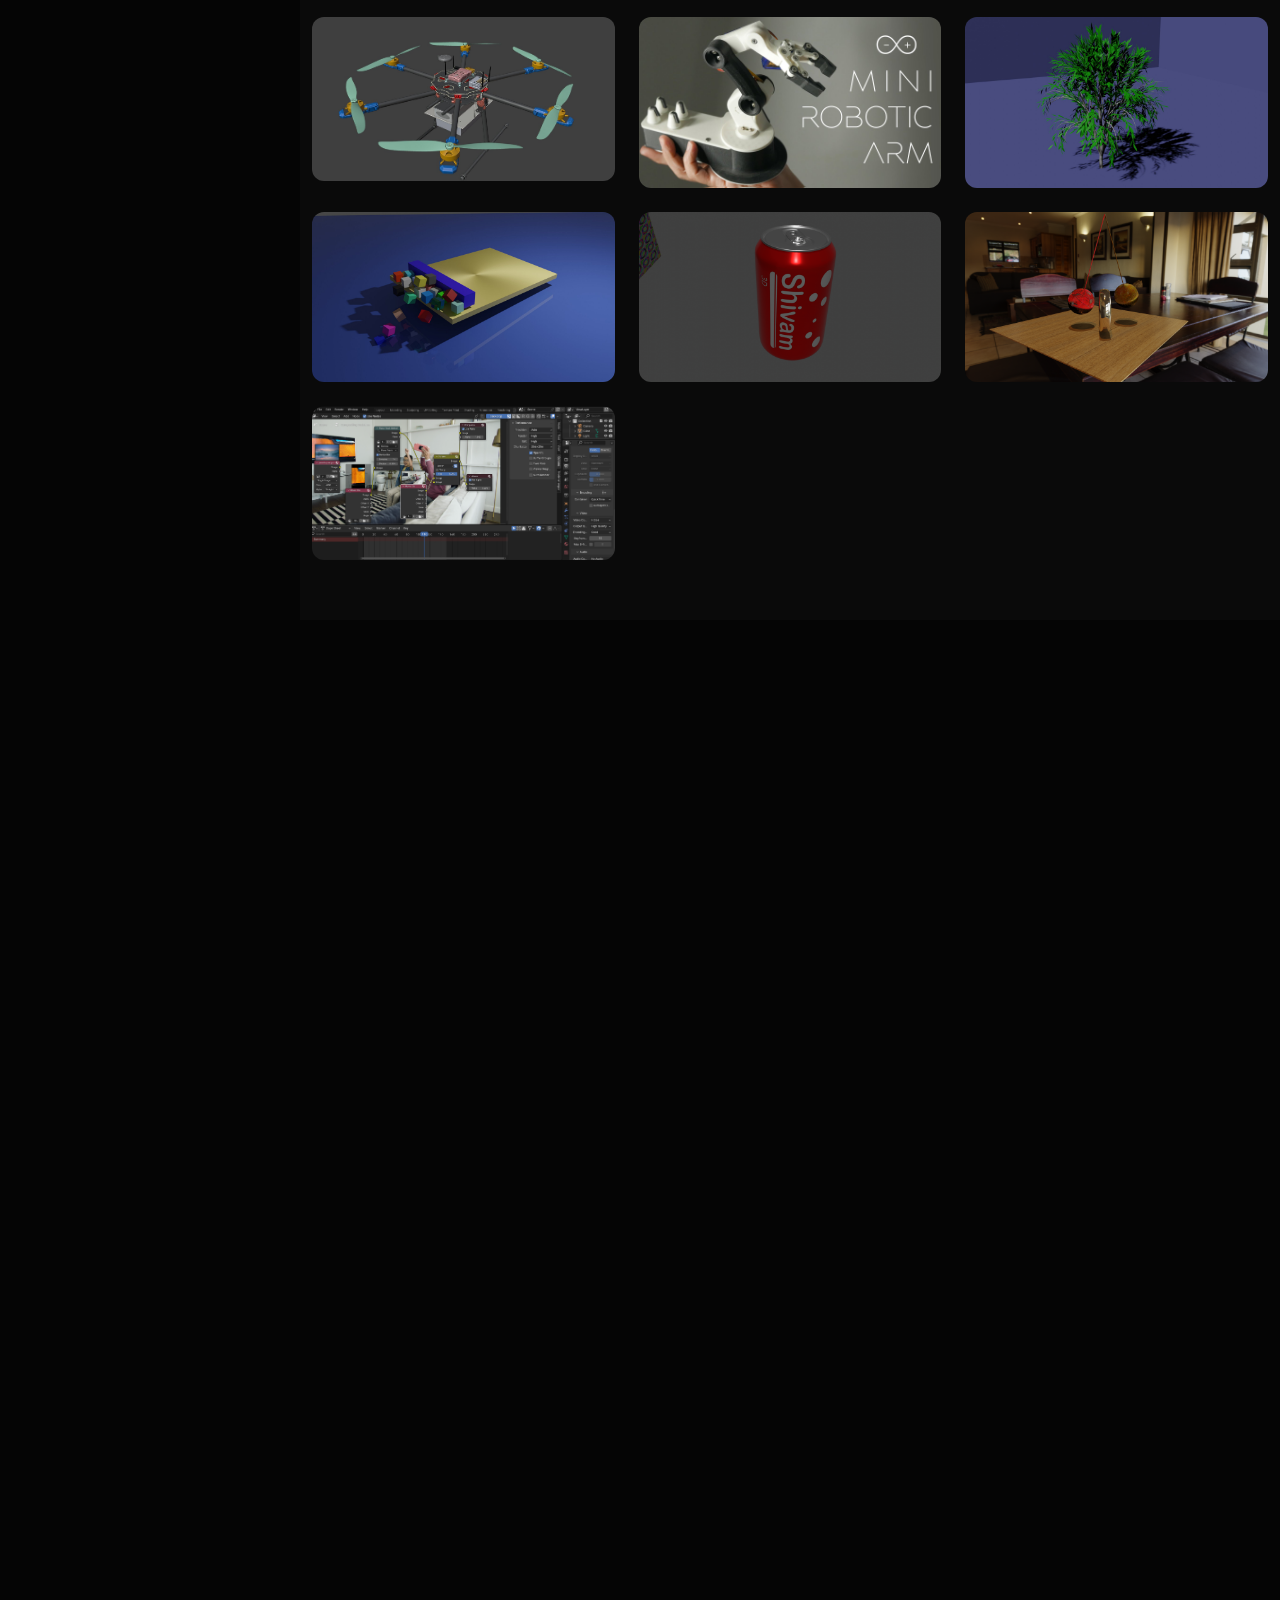
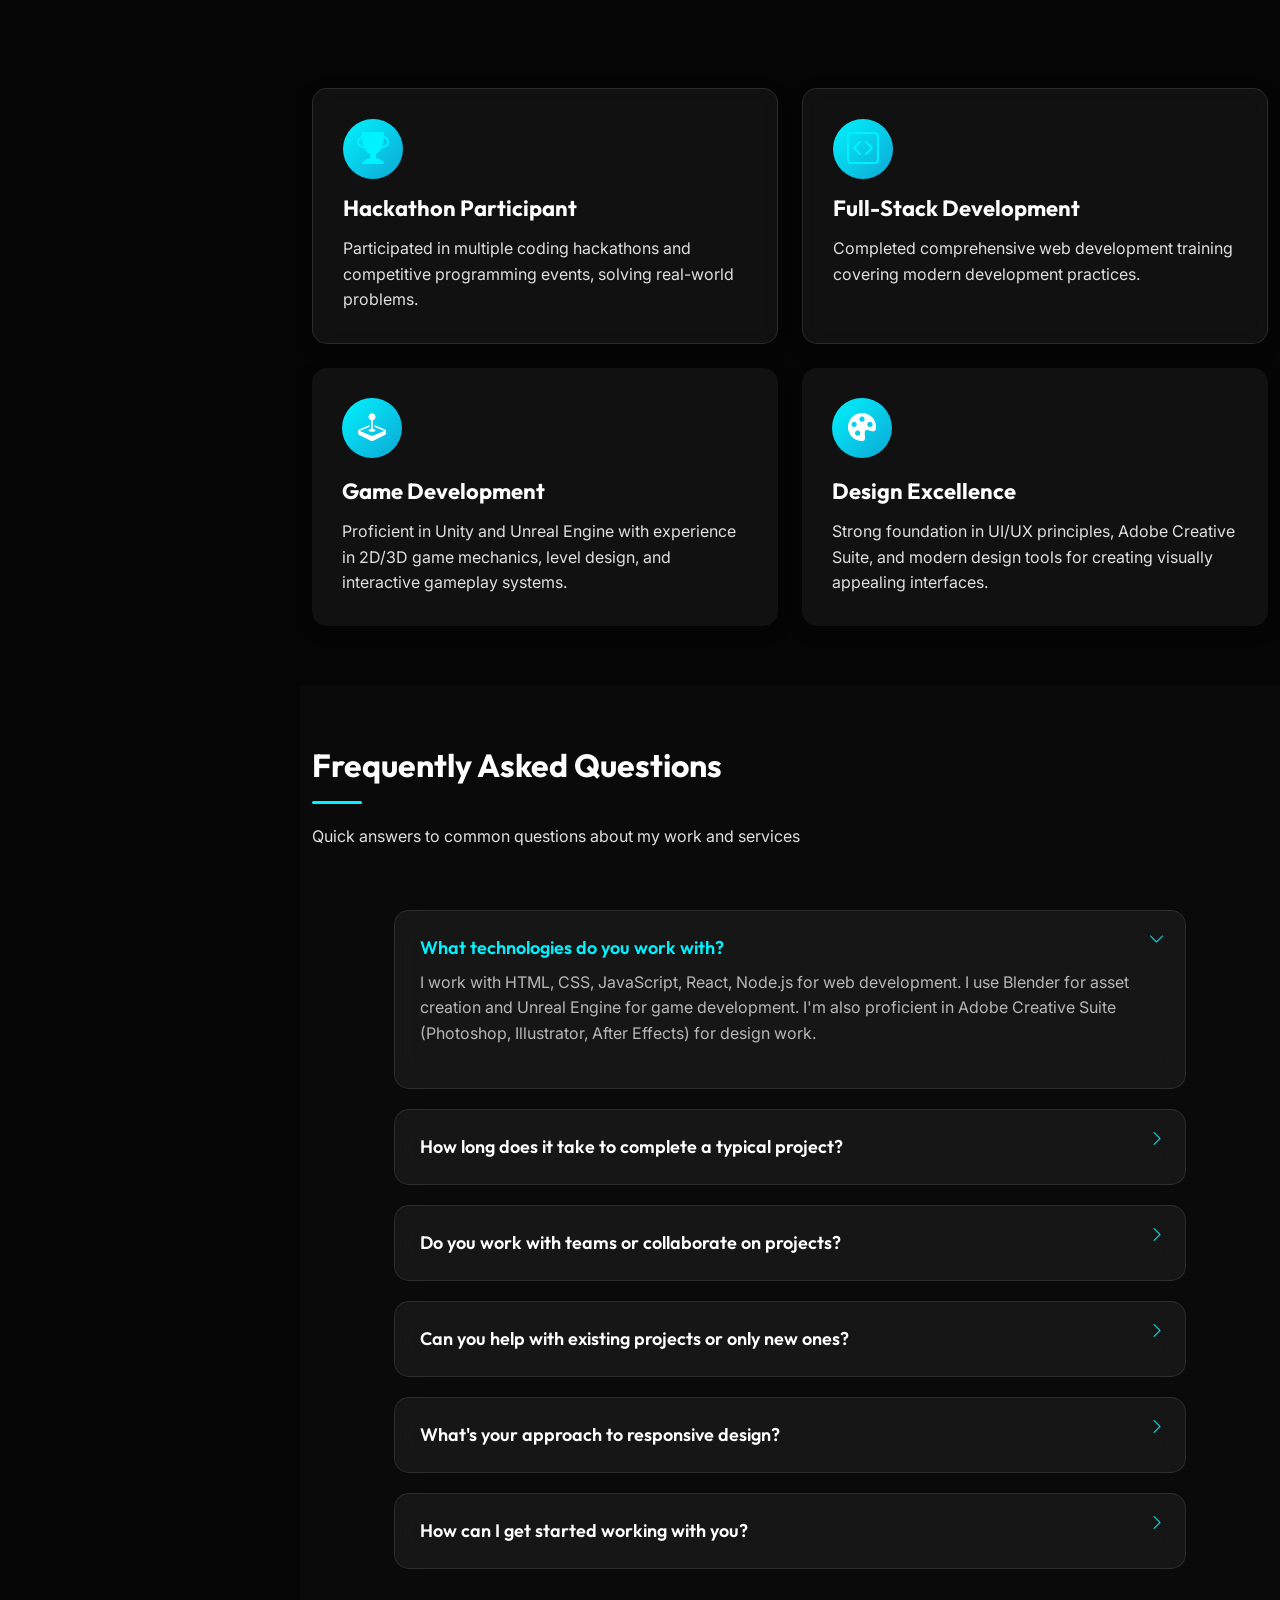
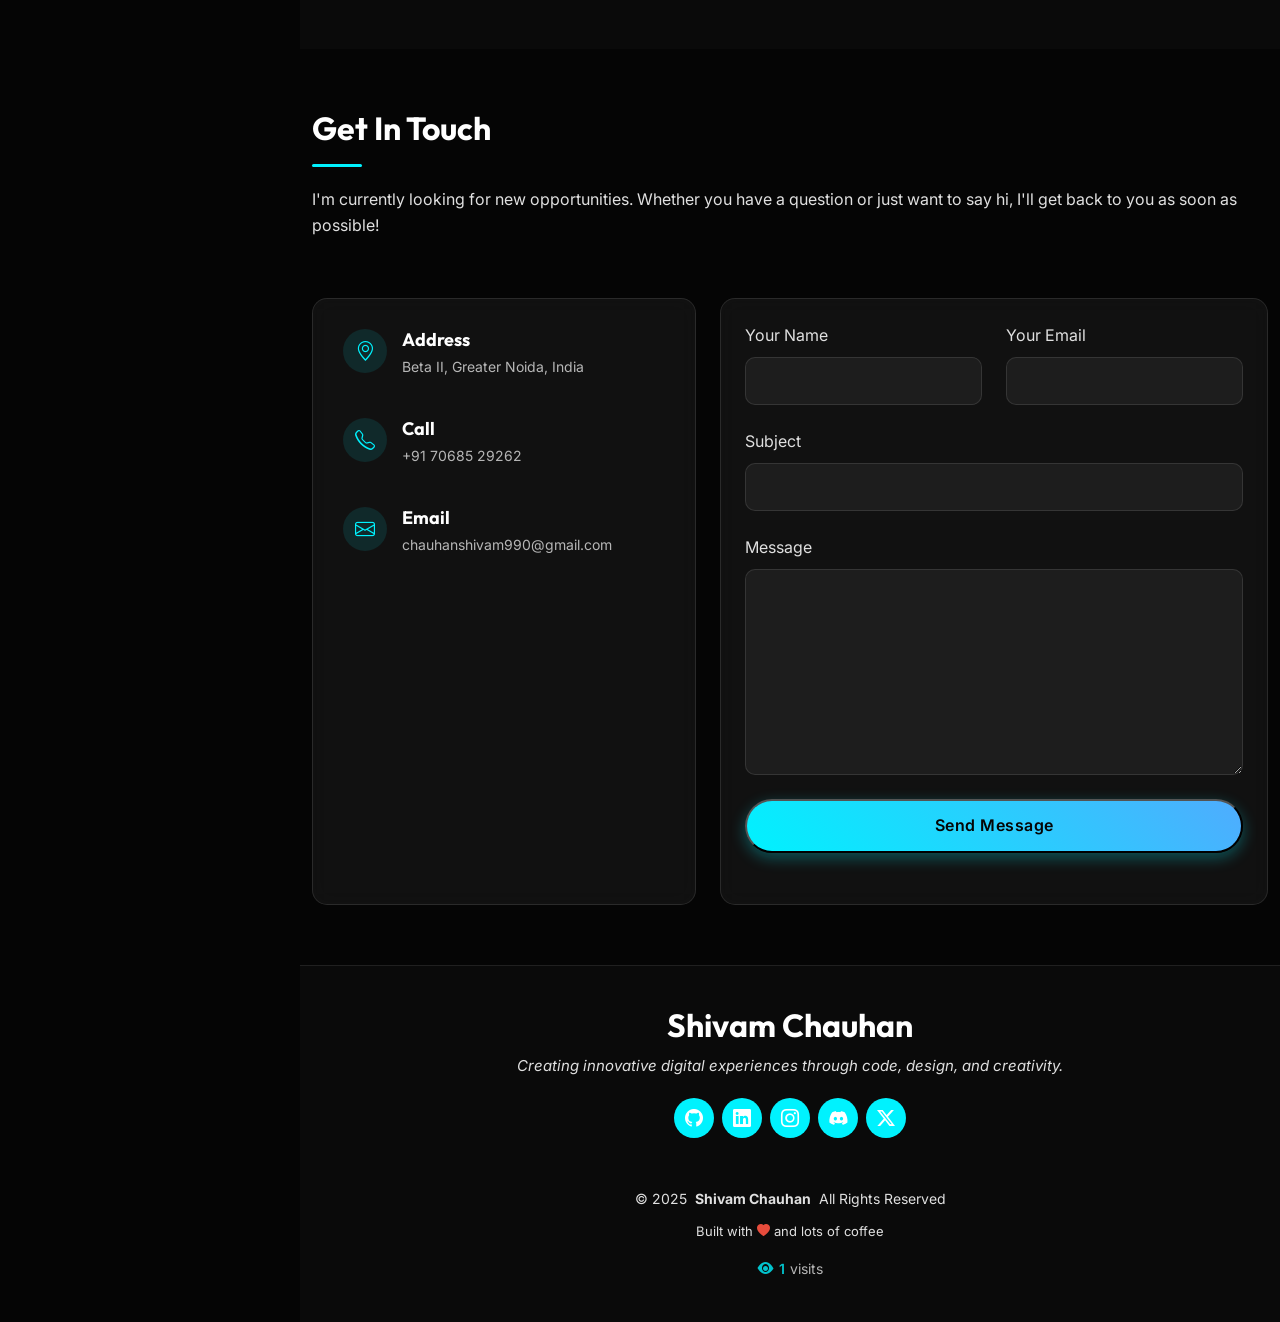
==== commit 7545156d: "Added new position" ====
--- a/index.html
+++ b/index.html
@@ -413,10 +413,21 @@
 
           <div class="col-lg-6" data-aos="fade-up" data-aos-delay="200">
             <h3 class="resume-title">Professional Experience</h3>
+
+            <div class="resume-item">
+              <h4>Assistant Software Engineer</h4>
+              <h5>October 2026 - Present</h5>
+              <p><em>Onsite at Greenverse Private Limited, Noida</em></p>
+              <ul>
+                <li>Developing and maintaining software web and mobile applications.</li>
+                <li>Collaborating with team members to design and implement new features.</li>
+                <li>Testing and debugging code to ensure it functions as expected.</li>
+              </ul>
+            </div><!-- Edn Resume Item -->
             
             <div class="resume-item">
               <h4>Software Development Intern</h4>
-              <h5>June 2026 - Present</h5>
+              <h5>June 2026 - September 2026</h5>
               <p><em>Onsite at Greenverse Private Limited, Noida</em></p>
               <ul>
                 <li> Building a cross-platform mobile app using React Native for Greenverse’s smart air purifier, implementing live
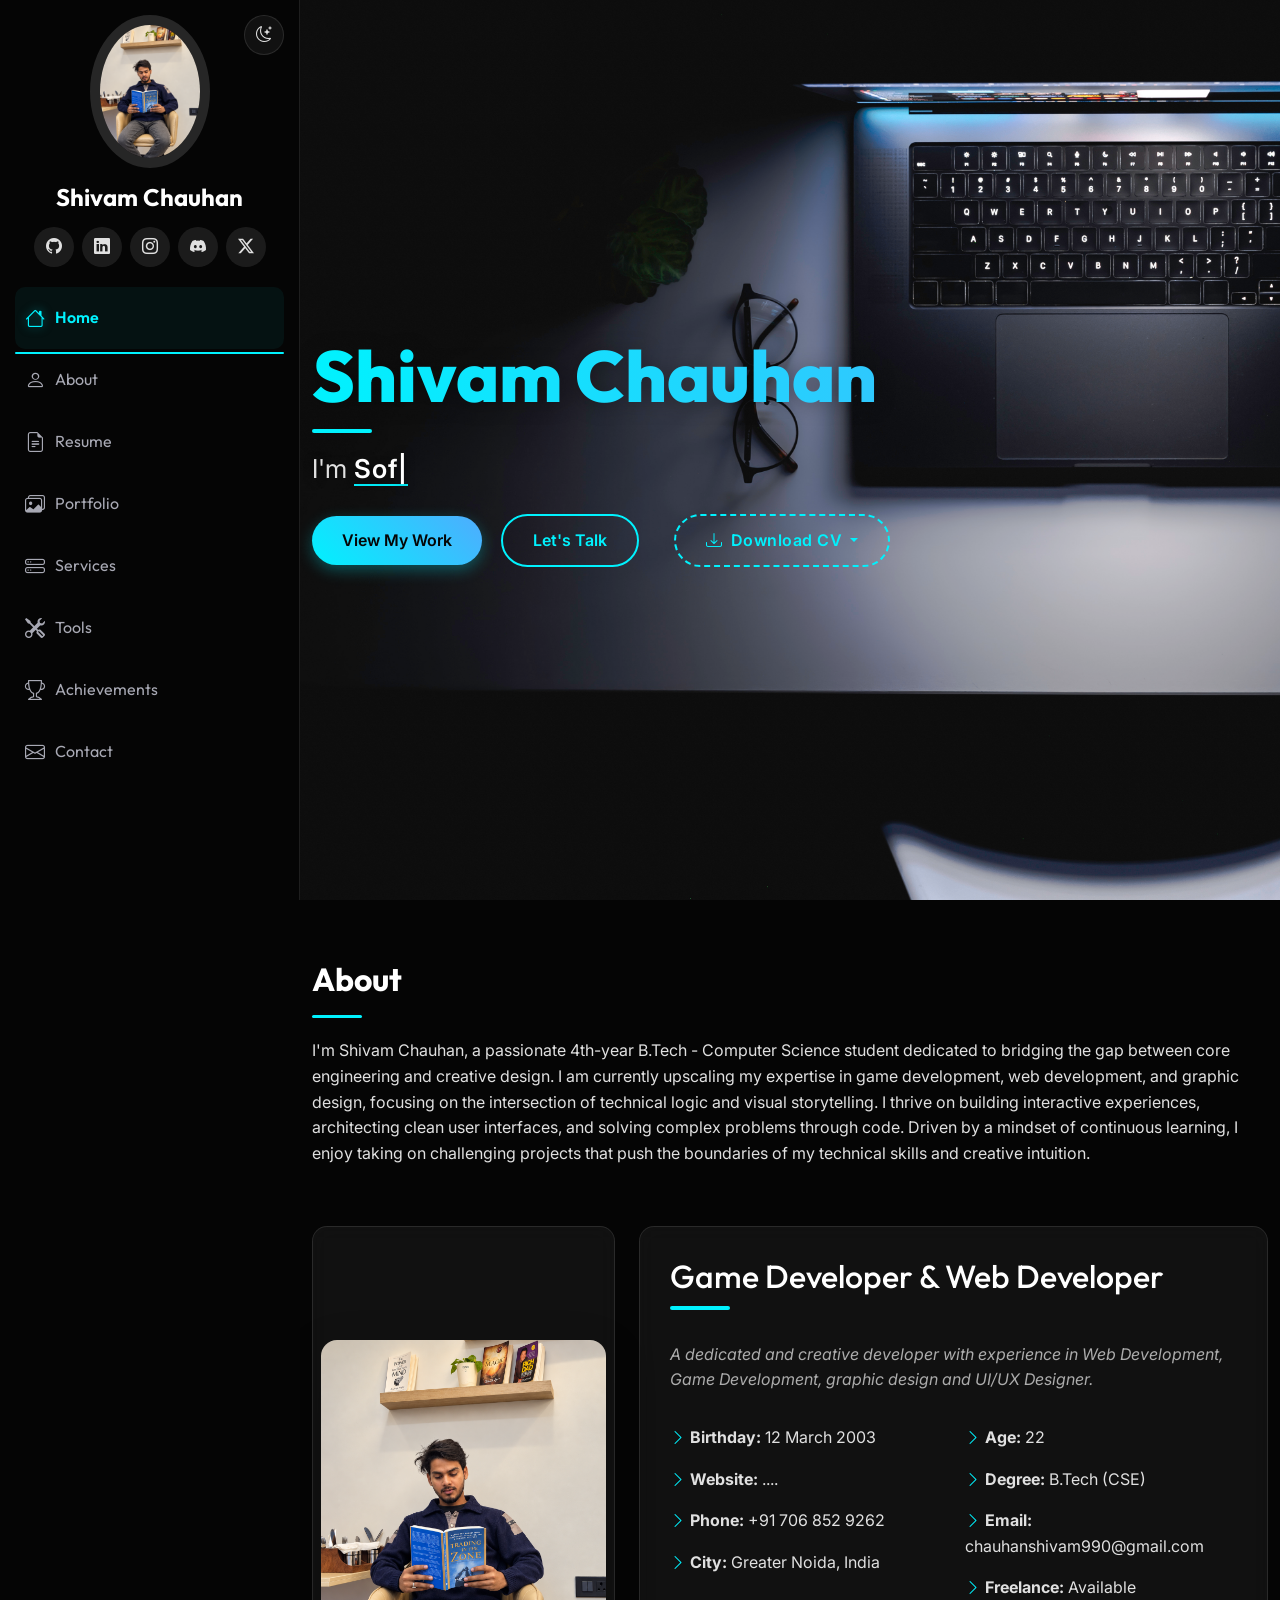
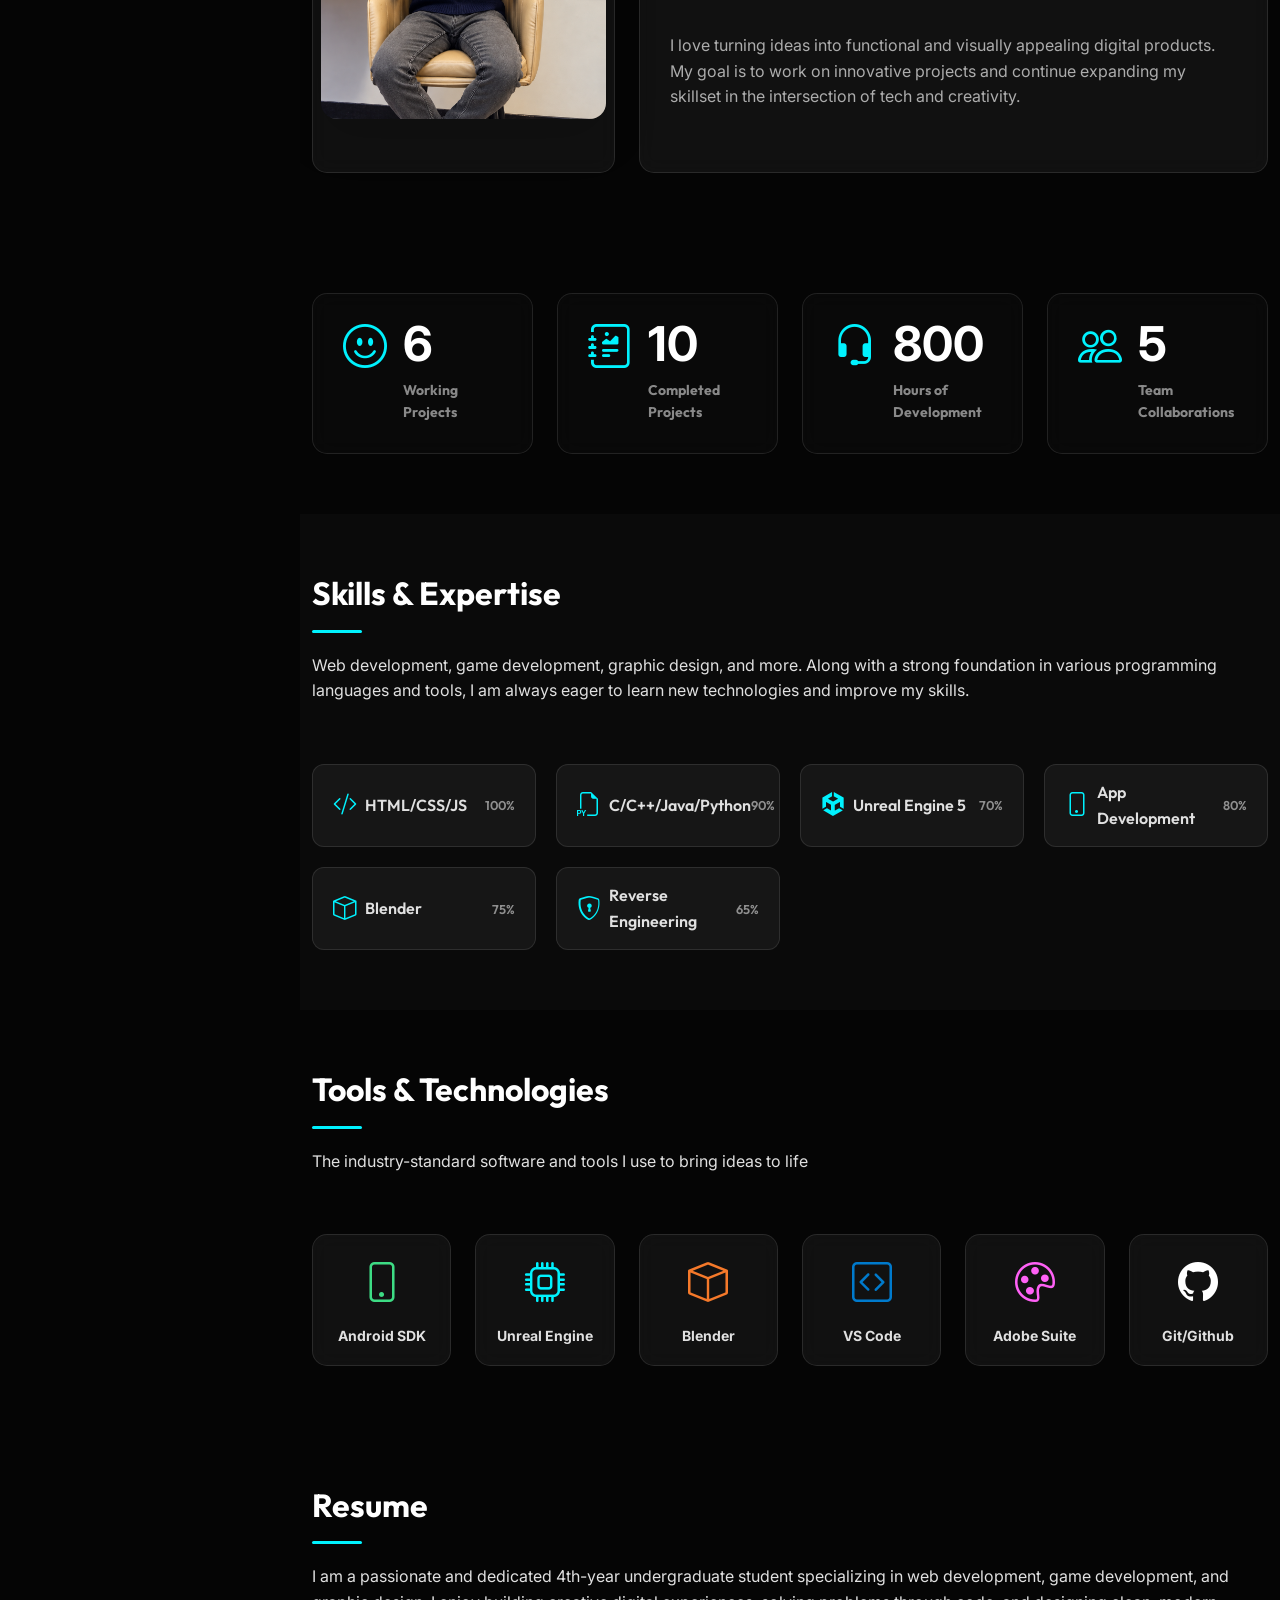
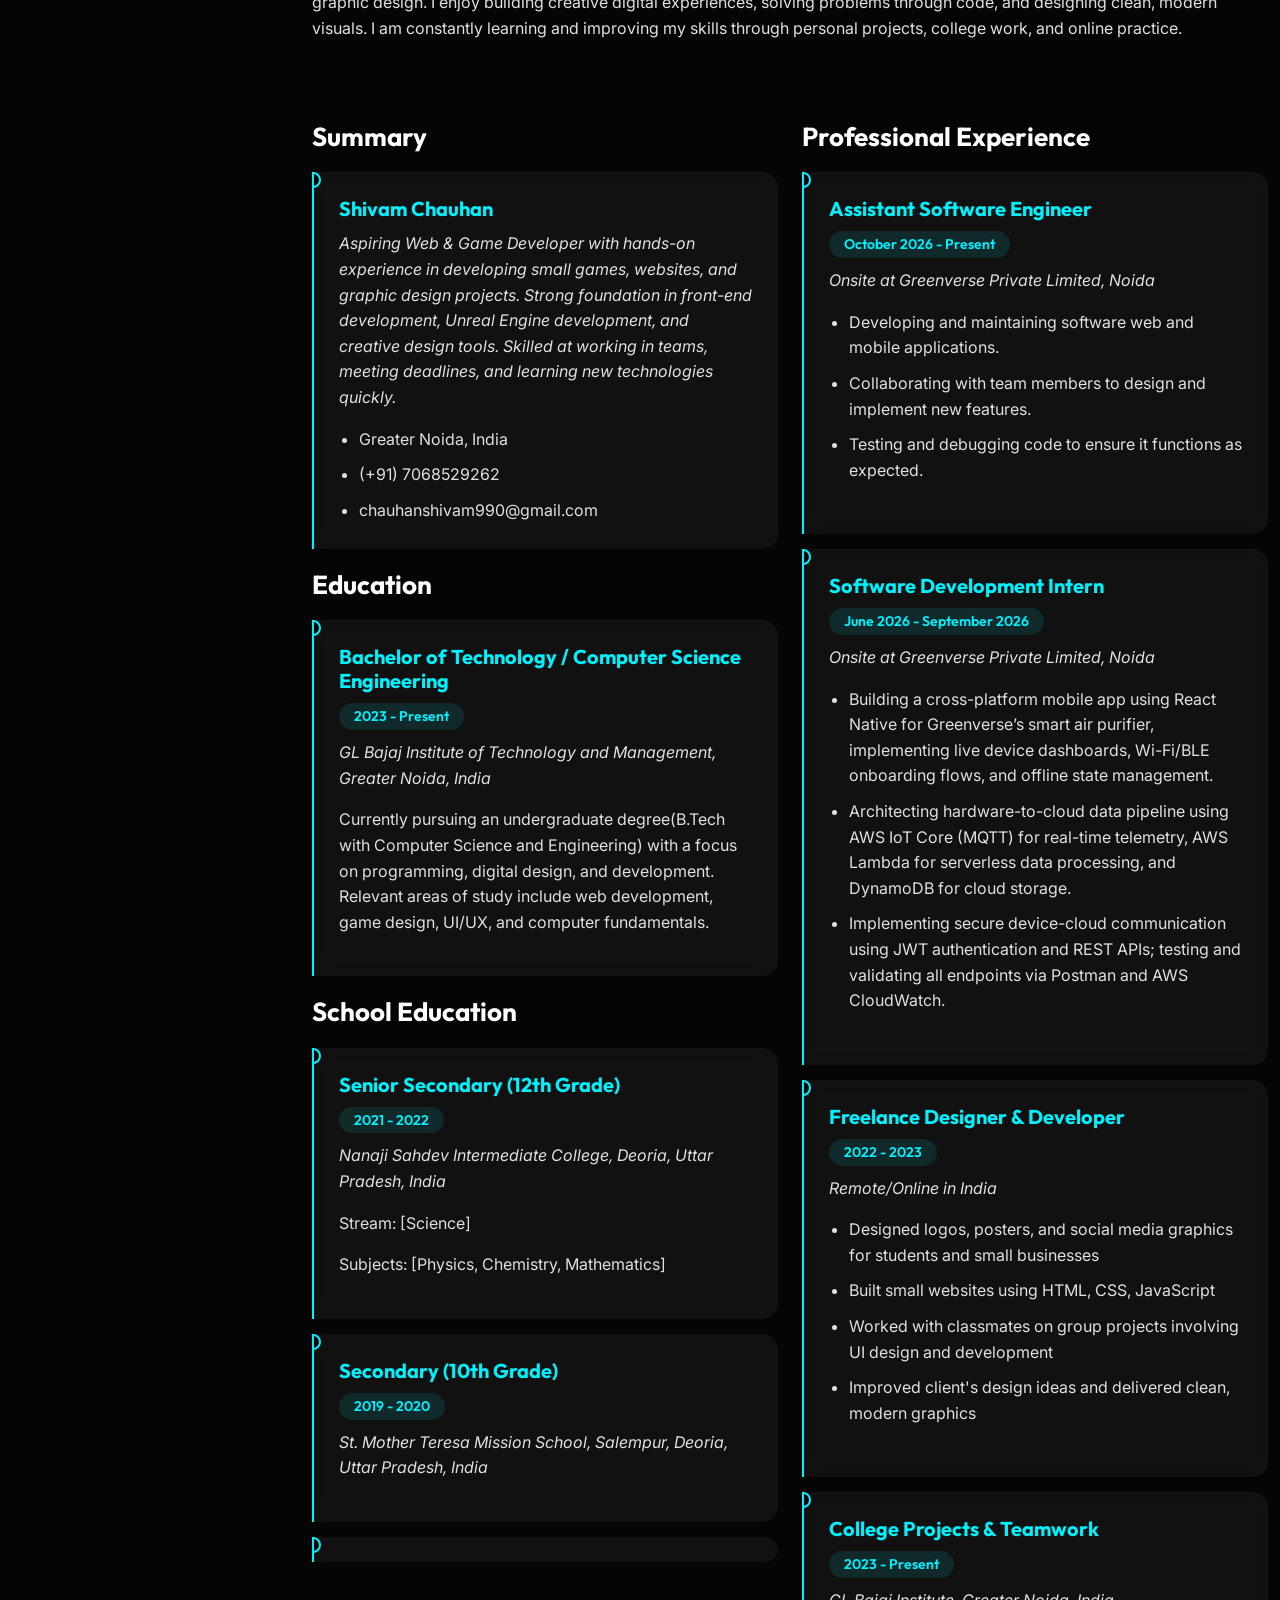
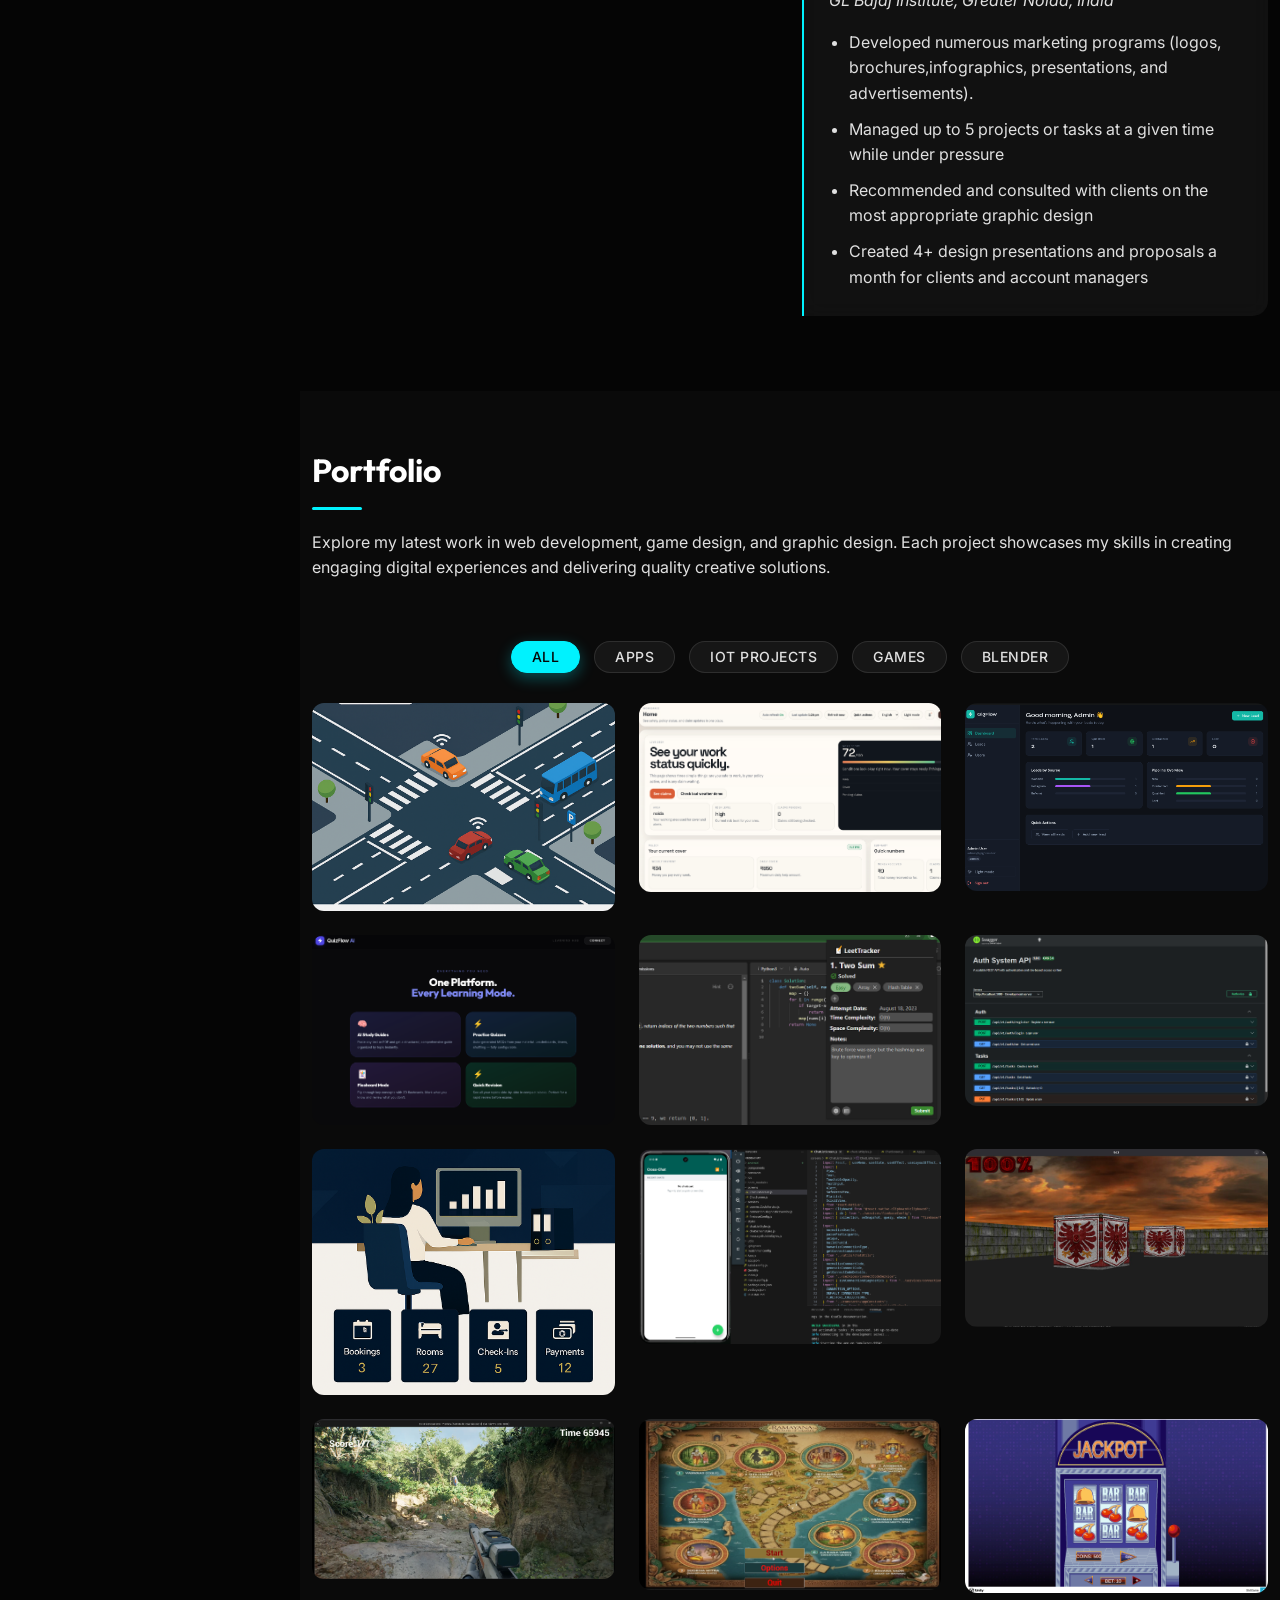
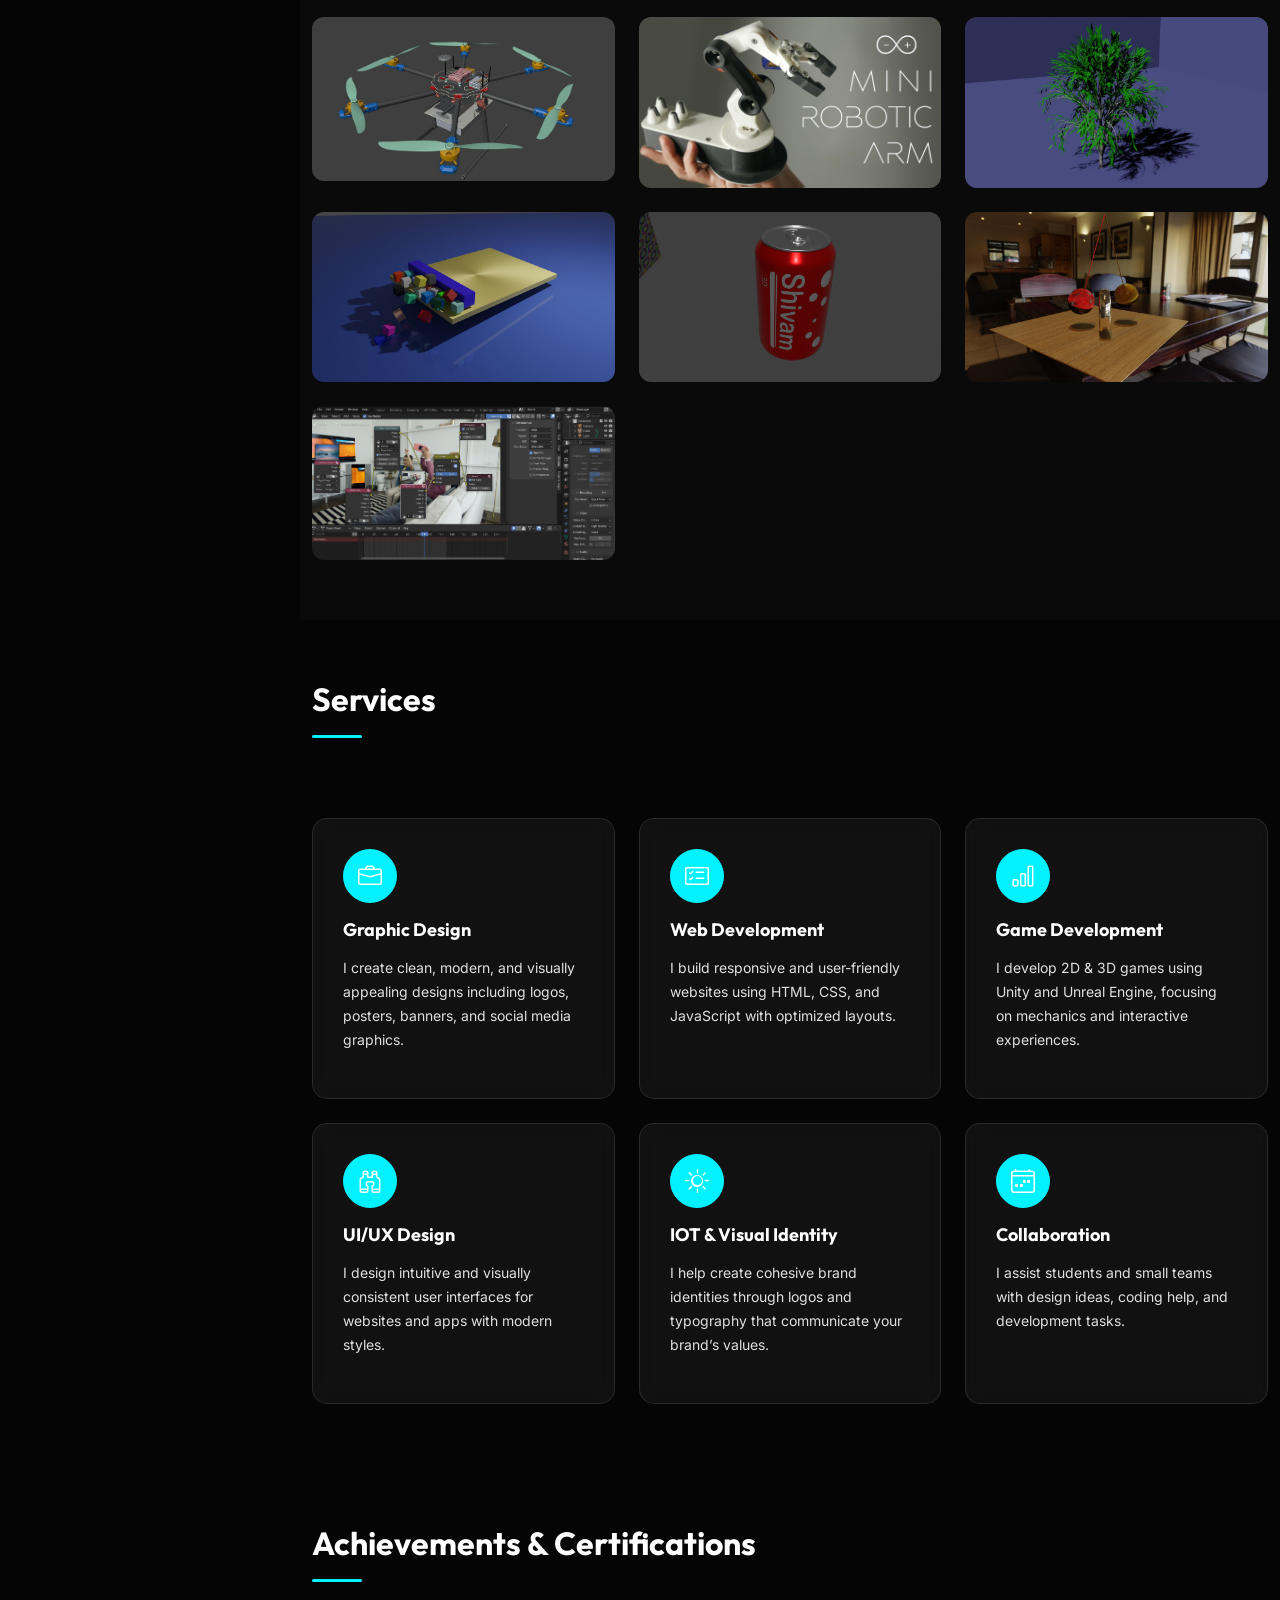
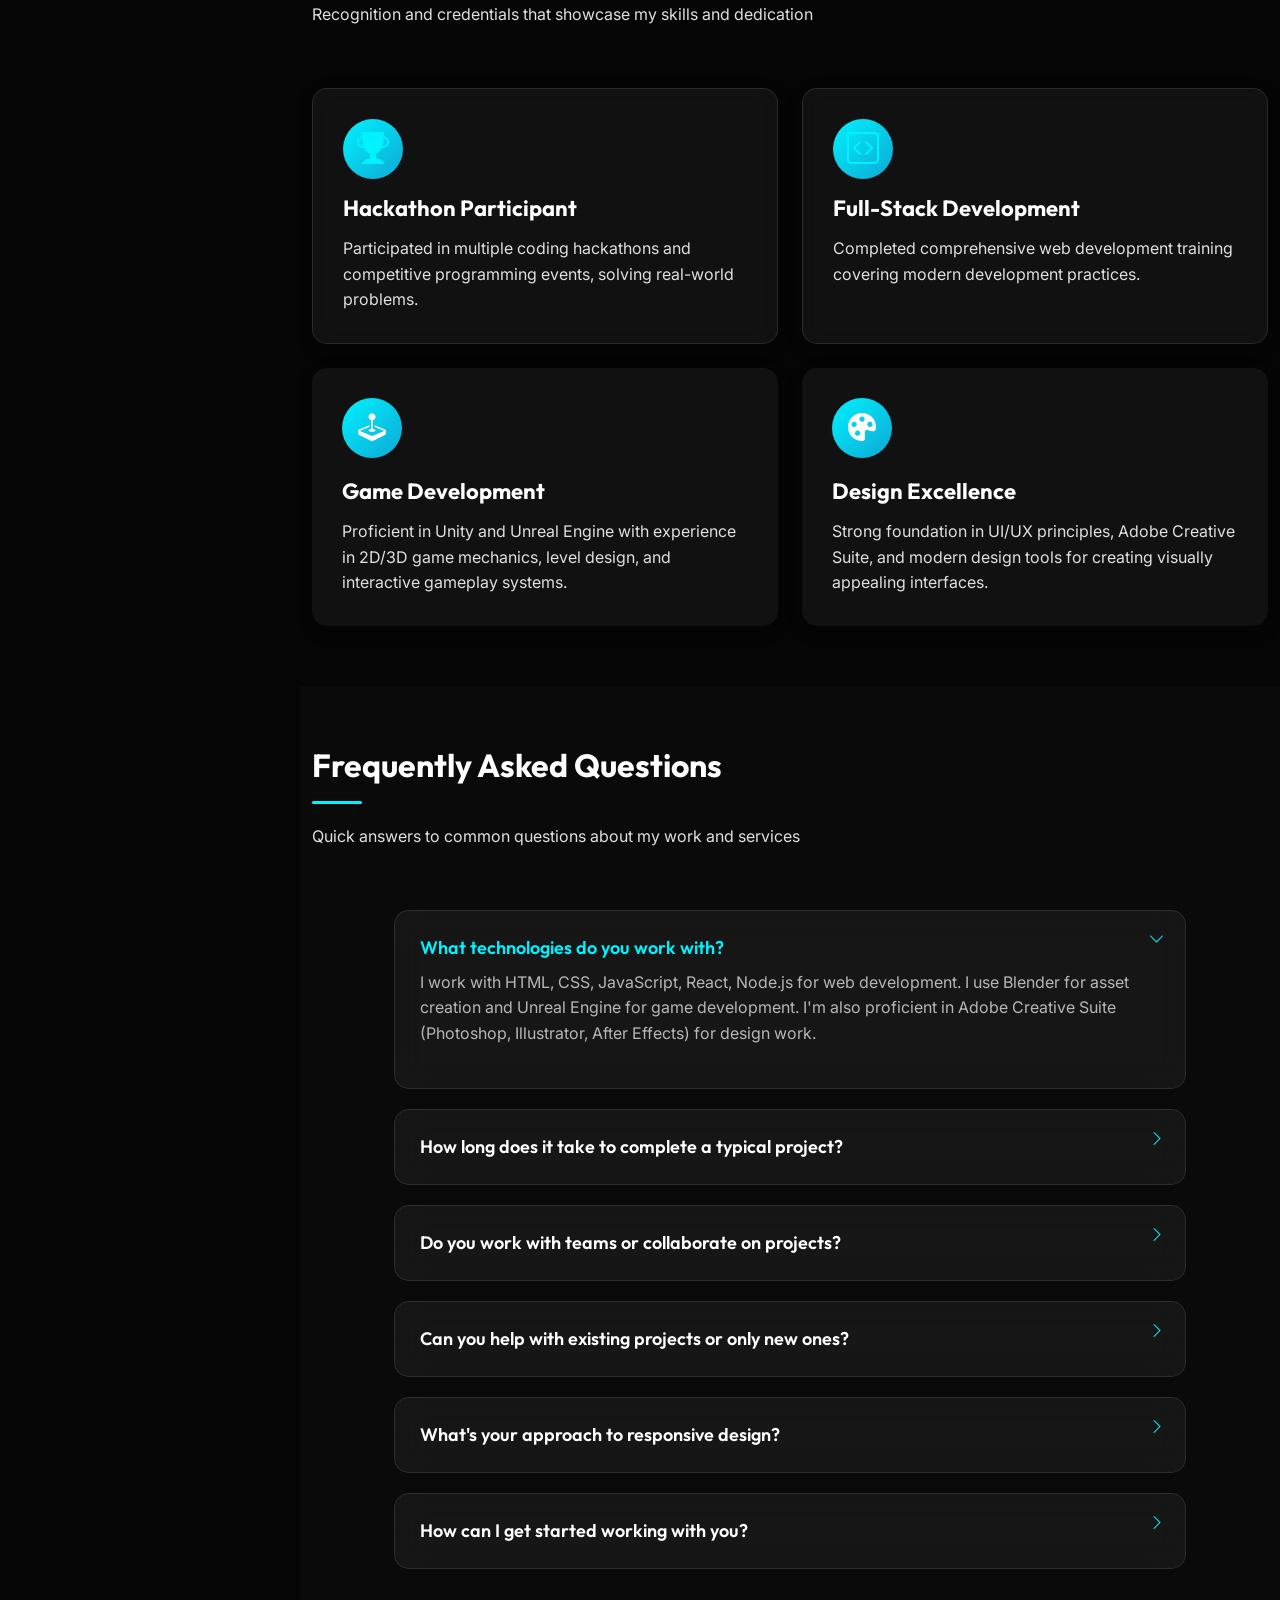
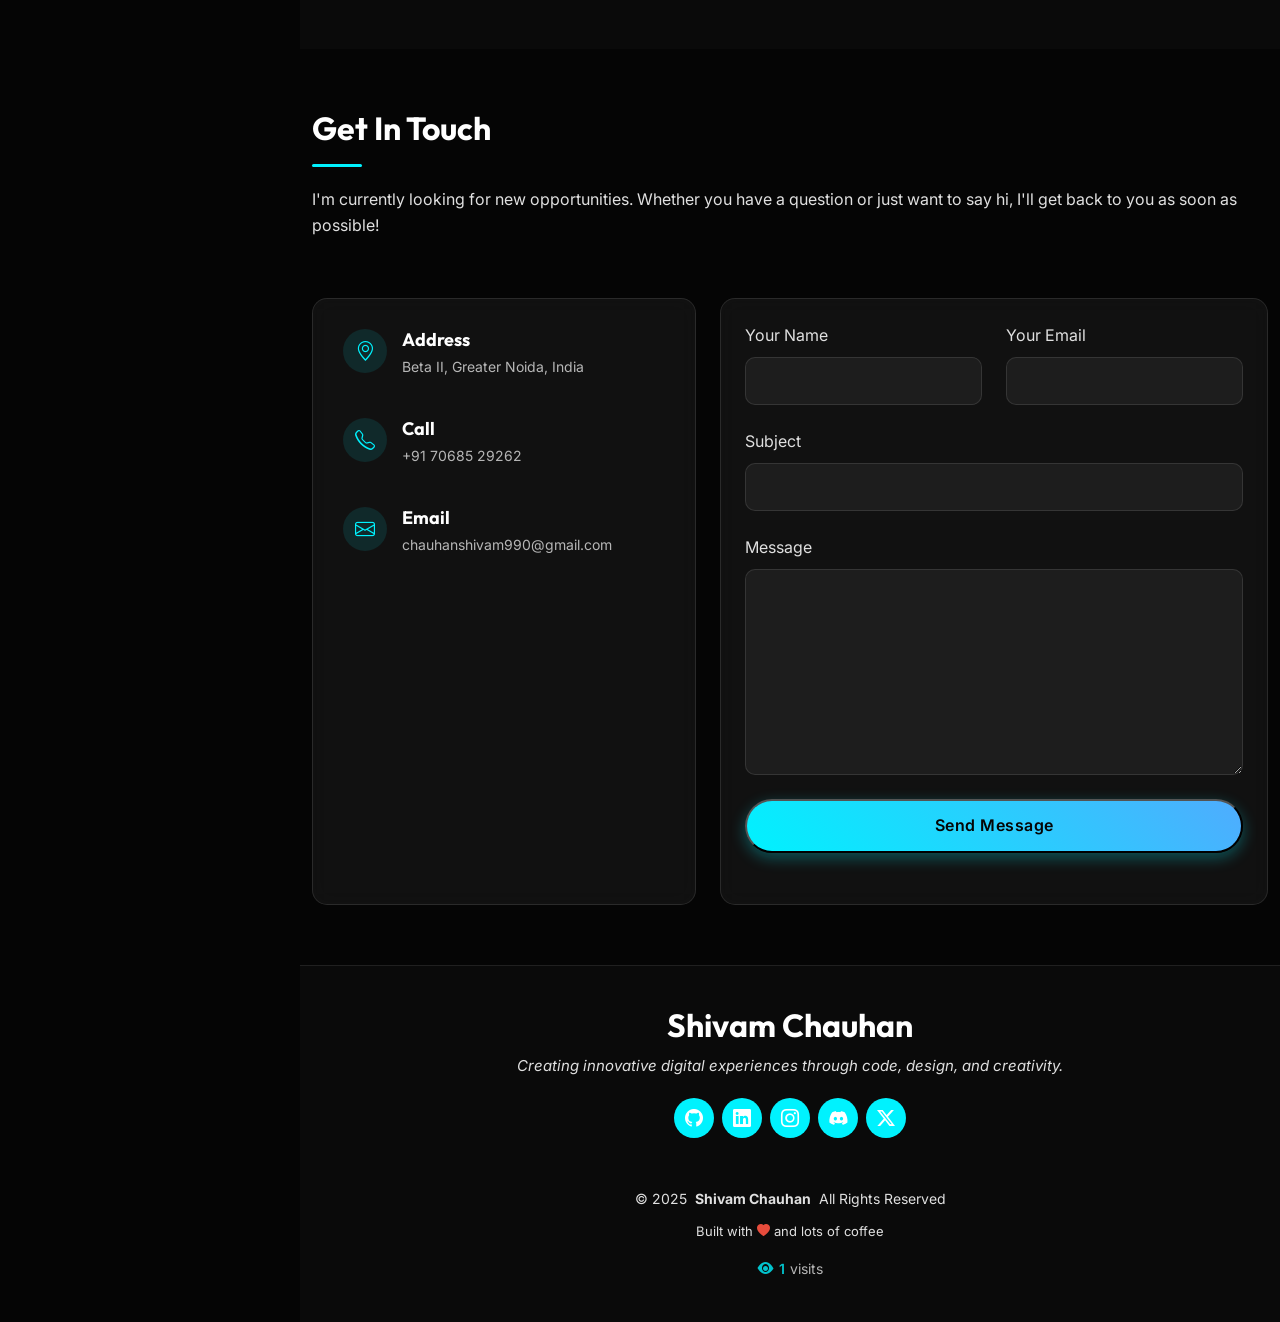
==== commit e457966d: "removed percentage" ====
--- a/index.html
+++ b/index.html
@@ -394,7 +394,7 @@
               <h4>Senior Secondary (12th Grade)</h4>
               <h5>2021 - 2022</h5>
               <p><em>Nanaji Sahdev Intermediate College, Deoria, Uttar Pradesh, India</em></p>
-              <p>Stream: [Science] | Percentage/CGPA: XX%</p>
+              <p>Stream: [Science]</p>
               <p>Subjects: [Physics, Chemistry, Mathematics]</p>
             </div><!-- End Resume Item -->
 
@@ -402,8 +402,8 @@
               <h4>Secondary (10th Grade)</h4>
               <h5>2019 - 2020</h5>
               <p><em>St. Mother Teresa Mission School, Salempur, Deoria, Uttar Pradesh, India</em></p>
-              <p>Percentage/CGPA: XX%</p>
-              <p>Achievements: [...]</p>
+              <!-- <p>Percentage/CGPA: XX%</p> -->
+              <!-- <p>Achievements: [...]</p> -->
             </div><!-- End Resume Item -->
 
             <div class="resume-item">
